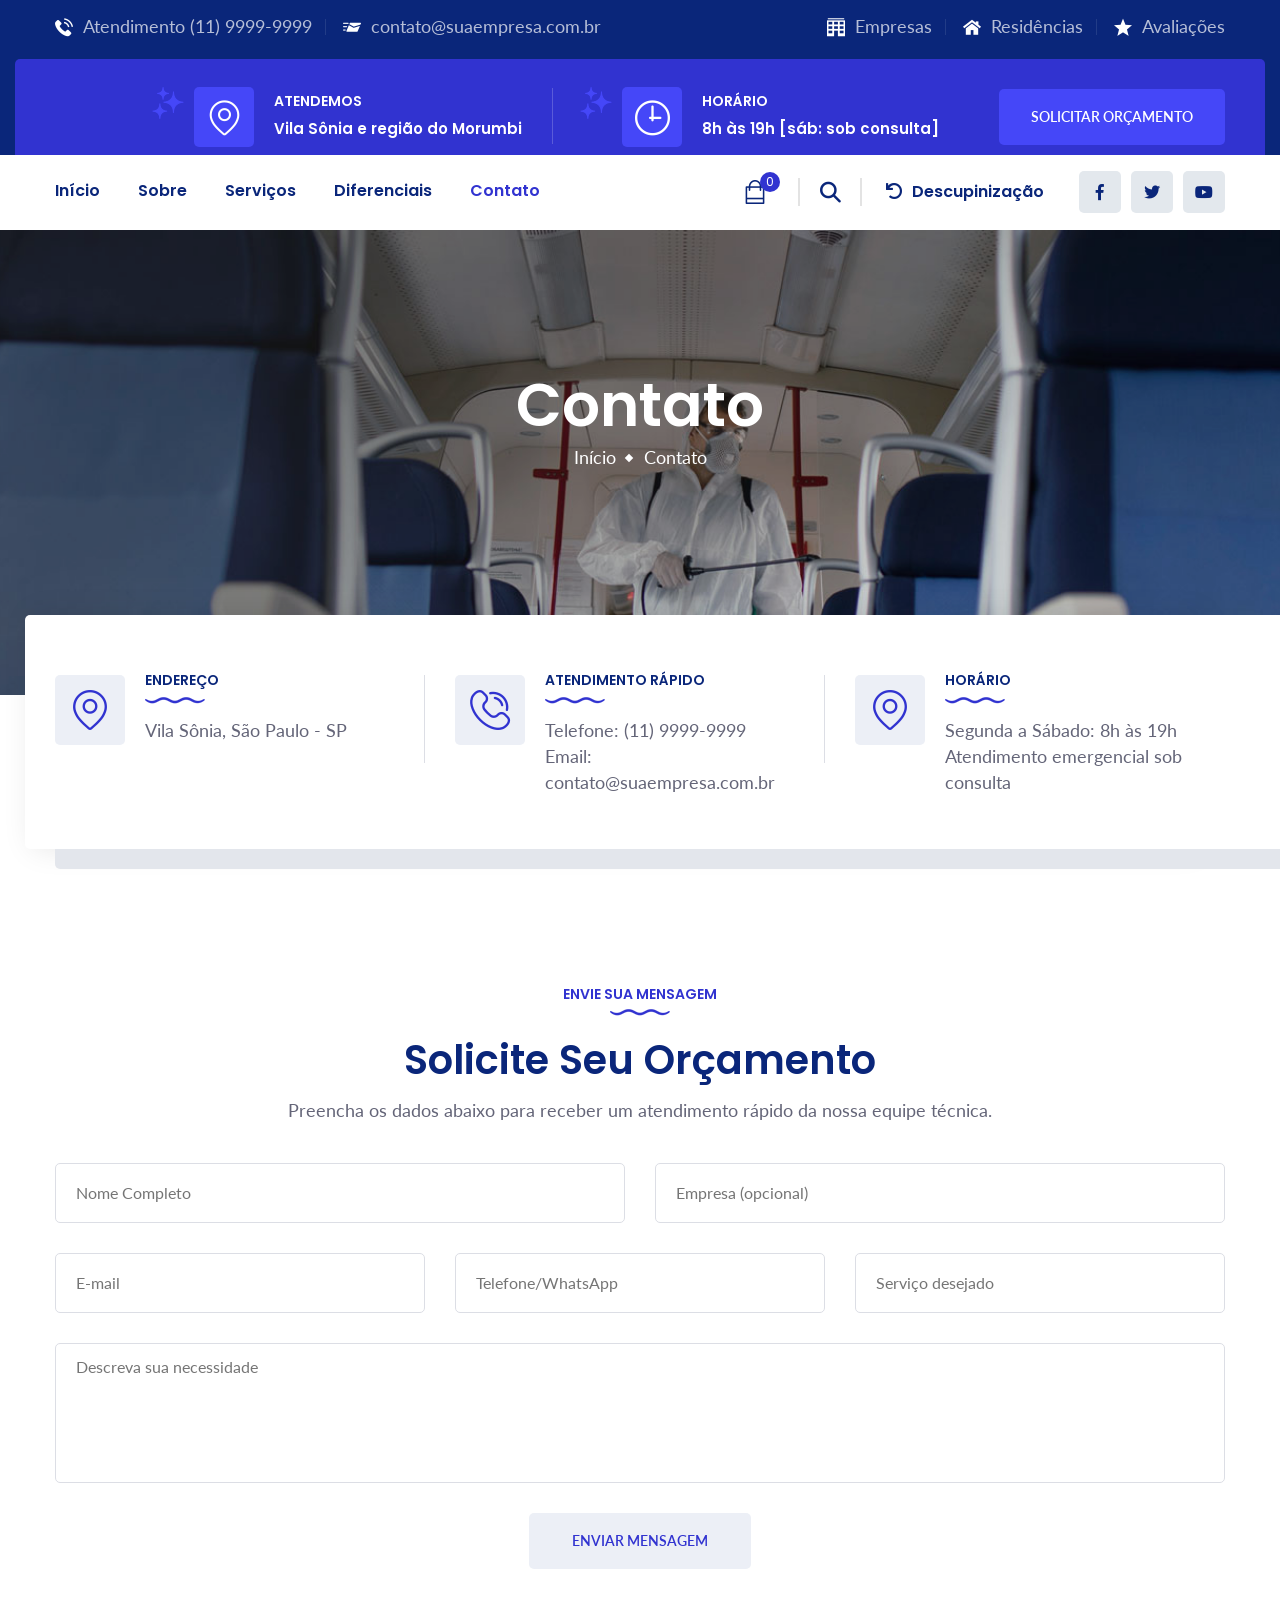
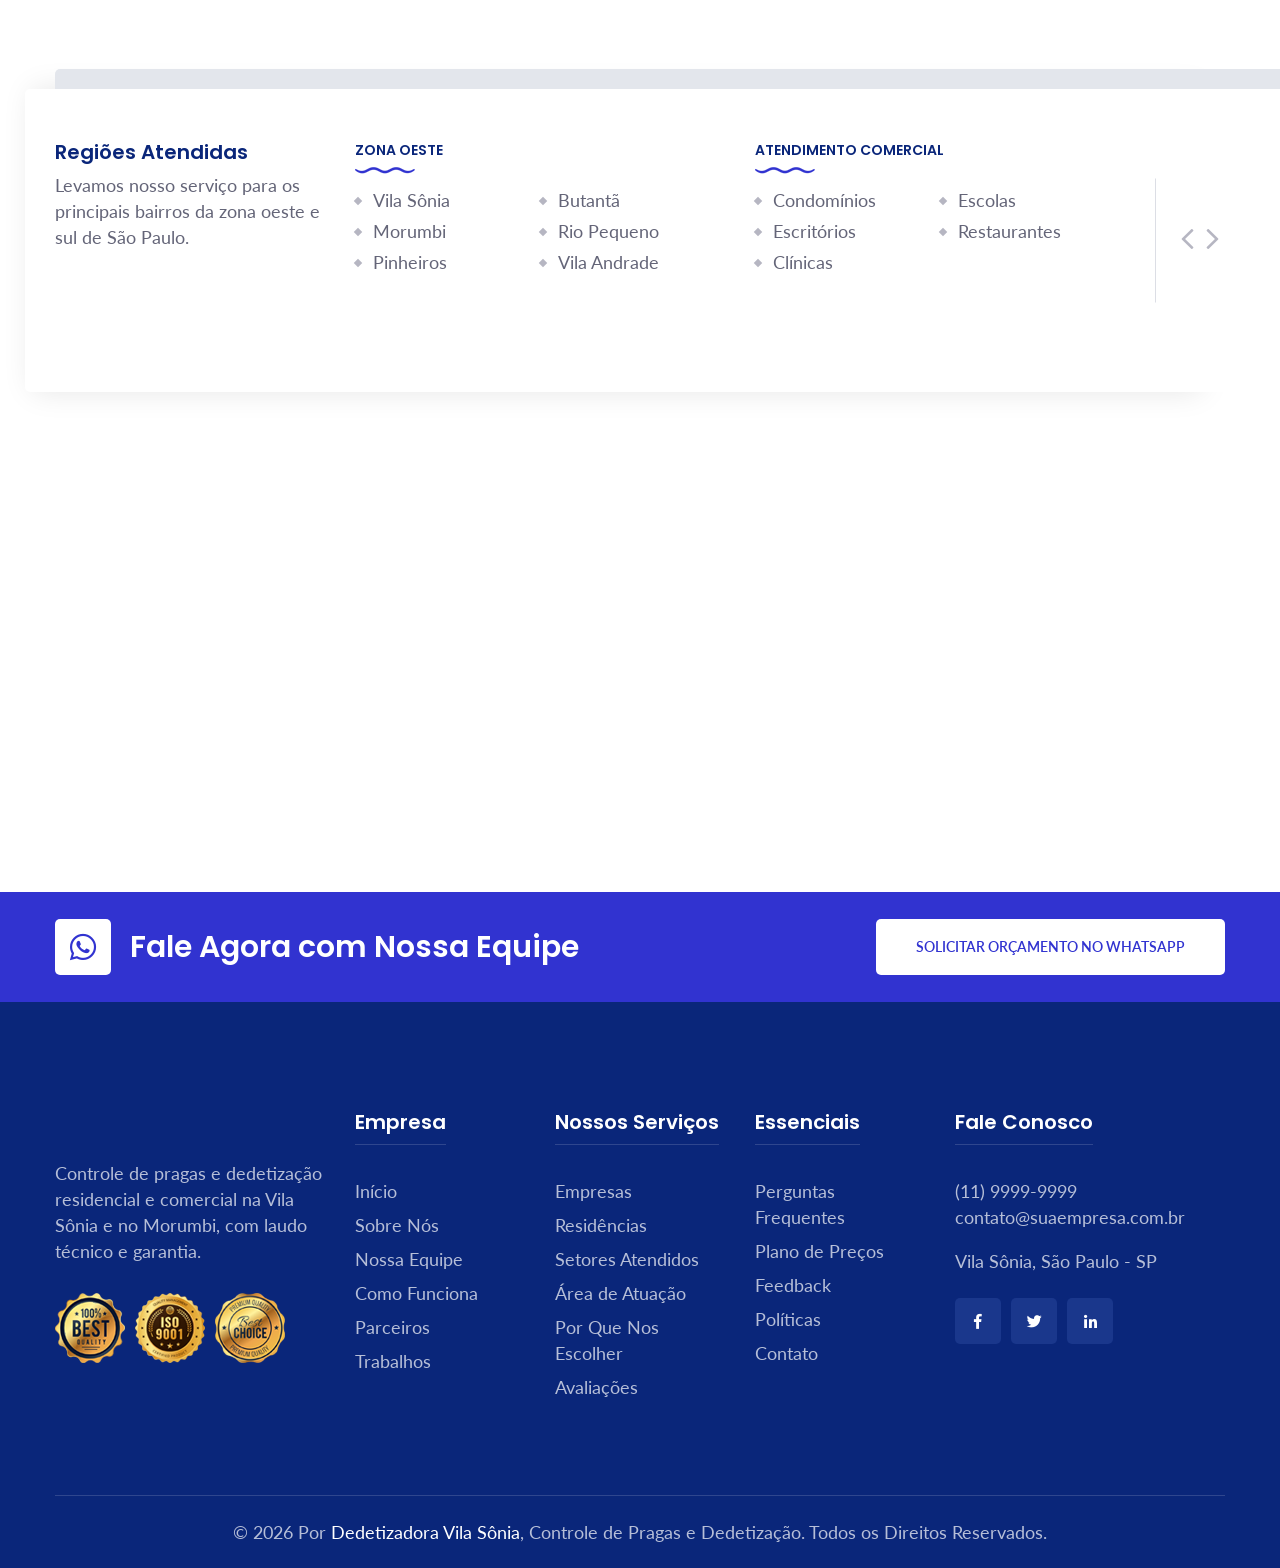
==== contato.html @ 726e2c31 "Ajusta páginas e conteúdo do site" ====
<!DOCTYPE html>
<html lang="pt-BR">
<head>
<meta charset="utf-8">
<meta http-equiv="X-UA-Compatible" content="IE=edge">
<meta name="viewport" content="width=device-width, initial-scale=1.0, maximum-scale=1.0, user-scalable=0">

<title>Contato | Dedetizadora Vila Sônia</title>

<!-- Fav Icon -->
<link rel="icon" href="assets/images/favicon.ico" type="image/x-icon">

<!-- Google Fonts -->
<link href="https://fonts.googleapis.com/css2?family=Poppins:ital,wght@0,300;0,400;0,500;0,600;0,700;0,800;0,900;1,300;1,400;1,500;1,600;1,700;1,800;1,900&display=swap" rel="stylesheet">
<link href="https://fonts.googleapis.com/css2?family=Lato:ital,wght@0,300;0,400;0,700;0,900;1,300;1,400;1,700;1,900&display=swap" rel="stylesheet">

<!-- Stylesheets -->
<link href="assets/css/font-awesome-all.css" rel="stylesheet">
<link href="assets/css/flaticon.css" rel="stylesheet">
<link href="assets/css/owl.css" rel="stylesheet">
<link href="assets/css/bootstrap.css" rel="stylesheet">
<link href="assets/css/jquery.fancybox.min.css" rel="stylesheet">
<link href="assets/css/animate.css" rel="stylesheet">
<link href="assets/css/nice-select.css" rel="stylesheet">
<link href="assets/css/jquery-ui.css" rel="stylesheet">
<link href="assets/css/jquery.bootstrap-touchspin.css" rel="stylesheet">
<link href="assets/css/color.css" rel="stylesheet">
<link href="assets/css/style.css" rel="stylesheet">
<link href="assets/css/responsive.css" rel="stylesheet">

<style>
    .area-section .single-area-box .area-list.contact-list li {
        float: none;
        width: 100%;
    }

    .area-section .single-area-box .area-list.contact-list li a {
        overflow-wrap: anywhere;
        word-break: break-word;
    }
</style>

</head>


<!-- page wrapper -->
<body>

    <div class="boxed_wrapper">

        <!-- main header -->
        <header class="main-header style-five">
            <div class="page-header-mobile-info">
                <div class="page-header-mobile-info-content">
                    <!-- header-top -->
                    <div class="header-top-two">
                        <div class="auto-container">
                            <div class="top-inner clearfix">
                                <ul class="info pull-left clearfix">
                                    <li><i class="flaticon-telephone"></i>Atendimento <a href="tel:+551199999999">(11) 9999-9999</a></li>
                                    <li><i class="flaticon-email"></i><a href="mailto:contato@suaempresa.com.br">contato@suaempresa.com.br</a></li>
                                </ul>
                                <ul class="info pull-right clearfix">
                                    <li><i class="flaticon-property"></i><a href="index.html">Empresas</a></li>
                                    <li><i class="flaticon-home"></i><a href="index.html">Residências</a></li>
                                    <li><i class="flaticon-star"></i><a href="index.html">Avaliações</a></li>
                                </ul>
                            </div>
                        </div>
                    </div>
                    <!-- header-upper -->
                    <div class="header-upper">
                        <div class="auto-container">
                            <div class="upper-inner clearfix">
                                <div class="logo-box pull-left">
                                    <figure class="logo"><a href="index-3.html"><img src="assets/images/logo.png" alt=""></a></figure>
                                </div>
                                <div class="right-column pull-right">
                                    <ul class="info-list clearfix">
                                        <li>
                                            <div class="shape" style="background-image: url(assets/images/icons/star-8.png);"></div>
                                            <i class="flaticon-location"></i>
                                            <h6>Atendemos</h6>
                                            <h5>Vila Sônia e região do Morumbi</h5>
                                        </li>
                                        <li>
                                            <div class="shape" style="background-image: url(assets/images/icons/star-8.png);"></div>
                                            <i class="flaticon-circular-clock"></i>
                                            <h6>Horário</h6>
                                            <h5>8h às 19h [sáb: sob consulta]</h5>
                                        </li>
                                        <li class="btn-box">
                                            <a href="index-3.html" class="theme-btn-four thm-btn">Solicitar Orçamento</a>
                                        </li>
                                    </ul>
                                </div>
                            </div>
                        </div>
                    </div>
                </div>
                <div class="toggle-box clearfix">
                    <div class="page-header-mobile-info-toggle"></div>
                    <div class="btn-box">
                        <a href="index.html" class="theme-btn-four thm-btn">Solicitar Orçamento</a>
                    </div>
                </div>
            </div>
            <!-- header-top -->
            <div class="header-top-two auto-hidden">
                <div class="auto-container">
                    <div class="top-inner clearfix">
                        <ul class="info pull-left clearfix">
                            <li><i class="flaticon-telephone"></i>Atendimento <a href="tel:+551199999999">(11) 9999-9999</a></li>
                            <li><i class="flaticon-email"></i><a href="mailto:contato@suaempresa.com.br">contato@suaempresa.com.br</a></li>
                        </ul>
                        <ul class="info pull-right clearfix">
                            <li><i class="flaticon-property"></i><a href="index.html">Empresas</a></li>
                            <li><i class="flaticon-home"></i><a href="index.html">Residências</a></li>
                            <li><i class="flaticon-star"></i><a href="index.html">Avaliações</a></li>
                        </ul>
                    </div>
                </div>
            </div>
            <!-- header-upper -->
            <div class="header-upper auto-hidden">
                <div class="auto-container">
                    <div class="upper-inner clearfix">
                        <div class="logo-box pull-left">
                            <figure class="logo"><a href="index-3.html"><img src="" alt=""></a></figure>
                        </div>
                        <div class="right-column pull-right">
                            <ul class="info-list clearfix">
                                <li>
                                    <div class="shape" style="background-image: url(assets/images/icons/star-8.png);"></div>
                                    <i class="flaticon-location"></i>
                                    <h6>Atendemos</h6>
                                    <h5>Vila Sônia e região do Morumbi</h5>
                                </li>
                                <li>
                                    <div class="shape" style="background-image: url(assets/images/icons/star-8.png);"></div>
                                    <i class="flaticon-circular-clock"></i>
                                    <h6>Horário</h6>
                                    <h5>8h às 19h [sáb: sob consulta]</h5>
                                </li>
                                <li class="btn-box">
                                    <a href="index-3.html" class="theme-btn-four thm-btn">Solicitar Orçamento</a>
                                </li>
                            </ul>
                        </div>
                    </div>
                </div>
            </div>

            <!-- header-lower -->
            <div class="header-lower">
                <div class="auto-container">
                    <div class="outer-box clearfix">
                        <div class="menu-area pull-left clearfix">
                            <!--Mobile Navigation Toggler-->
                            <div class="mobile-nav-toggler">
                                <i class="icon-bar"></i>
                                <i class="icon-bar"></i>
                                <i class="icon-bar"></i>
                            </div>
                            <nav class="main-menu navbar-expand-md navbar-light">
                                <div class="collapse navbar-collapse show clearfix" id="navbarSupportedContent">
                                    <ul class="navigation clearfix">
                                        <li class="dropdown"><a href="index.html">Início</a></li>
                                        <li class="dropdown"><a href="quem-somos.html">Sobre</a></li>
                                        <li class="dropdown"><a href="servicos.html">Serviços</a></li>
                                        <li class="dropdown"><a href="index.html">Diferenciais</a></li>
                                        <li class="current"><a href="contato.html">Contato</a></li>
                                    </ul>
                                </div>
                            </nav>
                        </div>
                        <div class="menu-right-content clearfix">
                            <div class="cart-box"><a href="shop.html"><i class="flaticon-shopping-bag"></i><span>0</span></a></div>
                            <div class="search-box-outer">
                                <div class="dropdown">
                                    <button class="search-box-btn" type="button" id="dropdownMenu3" data-toggle="dropdown" aria-haspopup="true" aria-expanded="false"><i class="flaticon-loupe"></i></button>
                                    <div class="dropdown-menu search-panel" aria-labelledby="dropdownMenu3">
                                        <div class="form-container">
                                            <form method="post" action="blog.html">
                                                <div class="form-group">
                                                    <input type="search" name="search-field" value="" placeholder="Buscar...." required="">
                                                    <button type="submit" class="search-btn"><span class="fas fa-search"></span></button>
                                                </div>
                                            </form>
                                        </div>
                                    </div>
                                </div>
                            </div>
                            <div class="restore-option"><a href="index.html"><i class="fas fa-undo"></i>Descupinização</a></div>
                            <ul class="social-links clearfix">
                                <li><a href="index.html"><i class="fab fa-facebook-f"></i></a></li>
                                <li><a href="index.html"><i class="fab fa-twitter"></i></a></li>
                                <li><a href="index.html"><i class="fab fa-youtube"></i></a></li>
                            </ul>
                        </div>
                    </div>
                </div>
            </div>

            <!--sticky Header-->
            <div class="sticky-header">
                <div class="auto-container">
                    <div class="outer-box clearfix">
                        <div class="menu-area pull-left">
                            <nav class="main-menu clearfix">
                                <!--Keep This Empty / Menu will come through Javascript-->
                            </nav>
                        </div>
                        <div class="menu-right-content clearfix">
                            <div class="cart-box"><a href="shop.html"><i class="flaticon-shopping-bag"></i><span>0</span></a></div>
                            <div class="search-box-outer">
                                <div class="dropdown">
                                    <button class="search-box-btn" type="button" id="dropdownMenu4" data-toggle="dropdown" aria-haspopup="true" aria-expanded="false"><i class="flaticon-loupe"></i></button>
                                    <div class="dropdown-menu search-panel" aria-labelledby="dropdownMenu4">
                                        <div class="form-container">
                                            <form method="post" action="blog.html">
                                                <div class="form-group">
                                                    <input type="search" name="search-field" value="" placeholder="Buscar...." required="">
                                                    <button type="submit" class="search-btn"><span class="fas fa-search"></span></button>
                                                </div>
                                            </form>
                                        </div>
                                    </div>
                                </div>
                            </div>
                            <div class="restore-option"><a href="index.html"><i class="fas fa-undo"></i>Descupinização</a></div>
                            <ul class="social-links clearfix">
                                <li><a href="index.html"><i class="fab fa-facebook-f"></i></a></li>
                                <li><a href="index.html"><i class="fab fa-twitter"></i></a></li>
                                <li><a href="index.html"><i class="fab fa-youtube"></i></a></li>
                            </ul>
                        </div>
                    </div>
                </div>
            </div>
        </header>
        <!-- main-header end -->

        <div class="mobile-menu">
            <div class="menu-backdrop"></div>
            <div class="close-btn"><i class="fas fa-times"></i></div>
            
            <nav class="menu-box">
                <div class="nav-logo"><a href="index.html"><img src="assets/images/logo-2.png" alt="" title=""></a></div>
                <div class="menu-outer"><!--Here Menu Will Come Automatically Via Javascript / Same Menu as in Header--></div>
                <div class="contact-info">
                    <h4>Fale Conosco</h4>
                    <ul>
                        <li>Vila Sônia, São Paulo - SP</li>
                        <li><a href="tel:+551199999999">(11) 9999-9999</a></li>
                        <li><a href="mailto:contato@suaempresa.com.br">contato@suaempresa.com.br</a></li>
                    </ul>
                </div>
                <div class="social-links">
                    <ul class="clearfix">
                        <li><a href="index.html"><span class="fab fa-twitter"></span></a></li>
                        <li><a href="index.html"><span class="fab fa-facebook-square"></span></a></li>
                        <li><a href="index.html"><span class="fab fa-pinterest-p"></span></a></li>
                        <li><a href="index.html"><span class="fab fa-instagram"></span></a></li>
                        <li><a href="index.html"><span class="fab fa-youtube"></span></a></li>
                    </ul>
                </div>
            </nav>
        </div><!-- End Mobile Menu -->

        <!-- Page Title -->
        <section class="page-title contact-page style-two centred" style="background-image: url(assets/images/background/page-title-2.jpg);">
            <div class="auto-container">
                <div class="content-box">
                    <div class="title">
                        <h1>Contato</h1>
                    </div>
                    <ul class="bread-crumb clearfix">
                        <li><a href="index.html">Início</a></li>
                        <li>Contato</li>
                    </ul>
                </div>
            </div>
        </section>
        <!-- End Page Title -->


        <!-- contact-info-section -->
        <section class="contact-info-section">
            <div class="auto-container">
                <div class="inner-container">
                    <div class="row clearfix">
                        <div class="col-lg-4 col-md-6 col-sm-12 info-column">
                            <div class="single-info-box">
                                <div class="inner-box">
                                    <div class="icon-box"><i class="flaticon-location"></i></div>
                                    <h6>Endereço</h6>
                                    <p>Vila Sônia, São Paulo - SP</p>
                                </div>
                            </div>
                        </div>
                        <div class="col-lg-4 col-md-6 col-sm-12 info-column">
                            <div class="single-info-box">
                                <div class="inner-box">
                                    <div class="icon-box"><i class="flaticon-phone-call"></i></div>
                                    <h6>Atendimento Rápido</h6>
                                    <p>Telefone: <a href="tel:+551199999999">(11) 9999-9999</a><br />Email: <a href="mailto:contato@suaempresa.com.br">contato@suaempresa.com.br</a></p>
                                </div>
                            </div>
                        </div>
                        <div class="col-lg-4 col-md-6 col-sm-12 info-column">
                            <div class="single-info-box">
                                <div class="inner-box">
                                    <div class="icon-box"><i class="flaticon-location"></i></div>
                                    <h6>Horário</h6>
                                    <p>Segunda a Sábado: 8h às 19h<br />Atendimento emergencial sob consulta</p>
                                </div>
                            </div>
                        </div>
                    </div>
                </div>
            </div>
        </section>
        <!-- contact-info-section -->


        <!-- contact-section -->
        <section class="contact-section sec-pad">
            <div class="auto-container">
                <div class="sec-title text-center">
                    <h6>Envie Sua Mensagem</h6>
                    <h2>Solicite Seu Orçamento</h2>
                    <p>Preencha os dados abaixo para receber um atendimento rápido da nossa equipe técnica.</p>
                </div>
                <div class="form-inner">
                    <form method="post" action="index.html" id="contact-form" class="default-form"> 
                        <div class="row clearfix">
                            <div class="col-lg-6 col-md-6 col-sm-12 form-group">
                                <input type="text" name="username" placeholder="Nome Completo" required="">
                            </div>
                            <div class="col-lg-6 col-md-6 col-sm-12 form-group">
                                <input type="text" name="company" placeholder="Empresa (opcional)">
                            </div>
                            <div class="col-lg-4 col-md-6 col-sm-12 form-group">
                                <input type="email" name="email" placeholder="E-mail" required="">
                            </div>
                            <div class="col-lg-4 col-md-6 col-sm-12 form-group">
                                <input type="text" name="phone" required="" placeholder="Telefone/WhatsApp">
                            </div>
                            <div class="col-lg-4 col-md-12 col-sm-12 form-group">
                                <input type="text" name="subject" required="" placeholder="Serviço desejado">
                            </div>
                            <div class="col-lg-12 col-md-12 col-sm-12 form-group">
                                <textarea name="message" placeholder="Descreva sua necessidade"></textarea>
                            </div>
                            <div class="col-lg-12 col-md-12 col-sm-12 form-group message-btn centred">
                                <button class="theme-btn-three thm-btn" type="submit" name="submit-form">Enviar Mensagem</button>
                            </div>
                        </div>
                    </form>
                </div>
            </div>
        </section>
        <!-- contact-section end -->


        <!-- area-section -->
        <section class="area-section">
            <div class="auto-container">
                <div class="inner-container">
                    <div class="single-item-carousel owl-carousel owl-theme owl-dots-none">
                        <div class="row clearfix">
                            <div class="col-lg-3 col-md-6 col-sm-12 text-column">
                                <div class="text">
                                    <h4>Regiões Atendidas</h4>
                                    <p>Levamos nosso serviço para os principais bairros da zona oeste e sul de São Paulo.</p>
                                </div>
                            </div>
                            <div class="col-lg-4 col-md-6 col-sm-12 area-column">
                                <div class="single-area-box">
                                    <h6>Zona Oeste</h6>
                                    <ul class="area-list clearfix">
                                        <li>Vila Sônia</li>
                                        <li>Butantã</li>
                                        <li>Morumbi</li>
                                        <li>Rio Pequeno</li>
                                        <li>Pinheiros</li>
                                        <li>Vila Andrade</li>
                                    </ul>
                                </div>
                            </div>
                            <div class="col-lg-4 col-md-12 col-sm-12 area-column">
                                <div class="single-area-box">
                                    <h6>Atendimento Comercial</h6>
                                    <ul class="area-list clearfix">
                                        <li>Condomínios</li>
                                        <li>Escolas</li>
                                        <li>Escritórios</li>
                                        <li>Restaurantes</li>
                                        <li>Clínicas</li>
                                    </ul>
                                </div>
                            </div>
                        </div>
                        <div class="row clearfix">
                            <div class="col-lg-3 col-md-6 col-sm-12 text-column">
                                <div class="text">
                                    <h4>Regiões Atendidas</h4>
                                    <p>Atendimento rápido para imóveis residenciais e comerciais.</p>
                                </div>
                            </div>
                            <div class="col-lg-4 col-md-6 col-sm-12 area-column">
                                <div class="single-area-box">
                                    <h6>Zona Sul</h6>
                                    <ul class="area-list clearfix">
                                        <li>Santo Amaro</li>
                                        <li>Campo Limpo</li>
                                        <li>Vila Progredior</li>
                                        <li>Brooklin</li>
                                        <li>Itaim Bibi</li>
                                        <li>Jardim Guedala</li>
                                    </ul>
                                </div>
                            </div>
                            <div class="col-lg-4 col-md-12 col-sm-12 area-column">
                                <div class="single-area-box">
                                    <h6>Soluções Mais Buscadas</h6>
                                    <ul class="area-list clearfix">
                                        <li>Dedetização</li>
                                        <li>Desratização</li>
                                        <li>Descupinização</li>
                                        <li>Controle preventivo</li>
                                        <li>Laudo técnico</li>
                                    </ul>
                                </div>
                            </div>
                        </div>
                        <div class="row clearfix">
                            <div class="col-lg-3 col-md-6 col-sm-12 text-column">
                                <div class="text">
                                    <h4>Fale Conosco</h4>
                                    <p>Solicite uma visita técnica e receba orientação personalizada.</p>
                                </div>
                            </div>
                            <div class="col-lg-4 col-md-6 col-sm-12 area-column">
                                <div class="single-area-box">
                                    <h6>Contato Direto</h6>
                                    <ul class="area-list clearfix contact-list">
                                        <li><a href="tel:+551199999999">(11) 9999-9999</a></li>
                                        <li><a href="mailto:contato@suaempresa.com.br">contato@suaempresa.com.br</a></li>
                                        <li>Segunda a Sábado</li>
                                        <li>8h às 19h</li>
                                        <li>Vila Sônia - SP</li>
                                    </ul>
                                </div>
                            </div>
                            <div class="col-lg-4 col-md-12 col-sm-12 area-column">
                                <div class="single-area-box">
                                    <h6>Canal Rápido</h6>
                                    <ul class="area-list clearfix contact-list">
                                        <li><a href="https://wa.me/551199999999?text=Ol%C3%A1!%20Quero%20um%20or%C3%A7amento%20de%20controle%20de%20pragas." target="_blank" rel="noopener noreferrer">Falar no WhatsApp</a></li>
                                        <li>Resposta rápida</li>
                                        <li>Orçamento sem compromisso</li>
                                        <li>Atendimento técnico</li>
                                        <li>Suporte pós-serviço</li>
                                    </ul>
                                </div>
                            </div>
                        </div>
                    </div>
                </div>
            </div>
        </section>
        <!-- area-section end -->


        <!-- google-map-section -->
        <section class="google-map-section">
            <div class="map-inner">
                <div 
                    class="google-map" 
                    id="contact-google-map" 
                    data-map-lat="40.712776" 
                    data-map-lng="-74.005974" 
                    data-icon-path="assets/images/icons/map-marker.png"  
                    data-map-title="Brooklyn, New York, United Kingdom" 
                    data-map-zoom="12" 
                    data-markers='{
                        "marker-1": [40.712776, -74.005974, "<h4>Branch Office</h4><p>77/99 New York</p>","assets/images/icons/map-marker.png"]
                    }'>

                </div>
            </div>
        </section>
        <!-- google-map-section end -->


        <!-- subscribe-section -->
        <section class="subscribe-section bg-color-1">
            <div class="auto-container">
                <div class="row clearfix">
                    <div class="col-lg-6 col-md-6 col-sm-12 text-column">
                        <div class="text">
                            <h3><i class="fab fa-whatsapp"></i>Fale Agora com Nossa Equipe</h3>
                        </div>
                    </div>
                    <div class="col-lg-6 col-md-6 col-sm-12 form-column">
                        <div class="subscribe-form">
                            <div class="form-group">
                                <button type="button" class="theme-btn-two" onclick="window.open('https://wa.me/551199999999?text=Ol%C3%A1!%20Quero%20um%20or%C3%A7amento%20de%20dedetiza%C3%A7%C3%A3o.','_blank','noopener')">Solicitar Orçamento no WhatsApp</button>
                            </div>
                        </div>
                    </div>
                </div>
            </div>
        </section>
        <!-- subscribe-section end -->


        <!-- main-footer -->
        <footer class="main-footer bg-color-2">
            <div class="auto-container">
                <div class="footer-top">
                    <div class="row clearfix">
                        <div class="col-lg-3 col-md-6 col-sm-12 footer-column">
                            <div class="footer-widget logo-widget">
                                <figure class="footer-logo"><a href="index.html"><img src="" alt=""></a></figure>
                                <div class="text">
                                    <p>Controle de pragas e dedetização residencial e comercial na Vila Sônia e no Morumbi, com laudo técnico e garantia.</p>
                                </div>
                                <ul class="award-list clearfix">
                                    <li><img src="assets/images/resource/award-1.png" alt="Certificado ANVISA"></li>
                                    <li><img src="assets/images/resource/award-2.png" alt="Certificado Vigilância Sanitária"></li>
                                    <li><img src="assets/images/resource/award-3.png" alt="Selo de garantia"></li>
                                </ul>
                            </div>
                        </div>
                        <div class="col-lg-2 col-md-6 col-sm-12 footer-column">
                            <div class="footer-widget links-widget">
                                <div class="widget-title">
                                    <h4>Empresa</h4>
                                </div>
                                <div class="widget-content">
                                    <ul class="links-list clearfix">
                                        <li><a href="index.html">Início</a></li>
                                        <li><a href="index.html">Sobre Nós</a></li>
                                        <li><a href="index.html">Nossa Equipe</a></li>
                                        <li><a href="index.html">Como Funciona</a></li>
                                        <li><a href="index.html">Parceiros</a></li>
                                        <li><a href="index.html">Trabalhos</a></li>
                                    </ul>
                                </div>
                            </div>
                        </div>
                        <div class="col-lg-2 col-md-6 col-sm-12 footer-column">
                            <div class="footer-widget links-widget">
                                <div class="widget-title">
                                    <h4>Nossos Serviços</h4>
                                </div>
                                <div class="widget-content">
                                    <ul class="links-list clearfix">
                                        <li><a href="index.html">Empresas</a></li>
                                        <li><a href="index.html">Residências</a></li>
                                        <li><a href="index.html">Setores Atendidos</a></li>
                                        <li><a href="index.html">Área de Atuação</a></li>
                                        <li><a href="index.html">Por Que Nos Escolher</a></li>
                                        <li><a href="index.html">Avaliações</a></li>
                                    </ul>
                                </div>
                            </div>
                        </div>
                        <div class="col-lg-2 col-md-6 col-sm-12 footer-column">
                            <div class="footer-widget links-widget">
                                <div class="widget-title">
                                    <h4>Essenciais</h4>
                                </div>
                                <div class="widget-content">
                                    <ul class="links-list clearfix">
                                        <li><a href="index.html">Perguntas Frequentes</a></li>
                                        <li><a href="index.html">Plano de Preços</a></li>
                                        <li><a href="index.html">Feedback</a></li>
                                        <li><a href="index.html">Políticas</a></li>
                                        <li><a href="index.html">Contato</a></li>
                                    </ul>
                                </div>
                            </div>
                        </div>
                        <div class="col-lg-3 col-md-6 col-sm-12 footer-column">
                            <div class="footer-widget contact-widget">
                                <div class="widget-title">
                                    <h4>Fale Conosco</h4>
                                </div>
                                <ul class="info clearfix"> 
                                    <li>
                                        <a href="tel:+551199999999">(11) 9999-9999</a>
                                        <a href="mailto:contato@suaempresa.com.br">contato@suaempresa.com.br</a>
                                    </li>
                                    <li>Vila Sônia, São Paulo - SP</li>
                                </ul>
                                <ul class="footer-social clearfix">
                                    <li><a href="index.html"><i class="fab fa-facebook-f"></i></a></li>
                                    <li><a href="index.html"><i class="fab fa-twitter"></i></a></li>
                                    <li><a href="index.html"><i class="fab fa-linkedin-in"></i></a></li>
                                </ul>
                            </div>
                        </div>
                    </div>
                </div>
                <div class="footer-bottom centred">
                    <p>&copy; 2026 Por <a href="index.html">Dedetizadora Vila Sônia</a>, Controle de Pragas e Dedetização. Todos os Direitos Reservados. </p>
                </div>
            </div>
        </footer>
        <!-- main-footer end -->


        <!--Scroll to top-->
        <button class="scroll-top scroll-to-target" data-target="html">
            <span class="flaticon-up-arrow"></span>
        </button>
    </div>


    <!-- jequery plugins -->
    <script src="assets/js/jquery.js"></script>
    <script src="assets/js/popper.min.js"></script>
    <script src="assets/js/bootstrap.min.js"></script>
    <script src="assets/js/owl.js"></script>
    <script src="assets/js/wow.js"></script>
    <script src="assets/js/validation.js"></script>
    <script src="assets/js/jquery.fancybox.js"></script>
    <script src="assets/js/appear.js"></script>
    <script src="assets/js/jquery.countTo.js"></script>
    <script src="assets/js/scrollbar.js"></script>
    <script src="assets/js/jquery.nice-select.min.js"></script>

    <!-- map script -->
    <script src="https://maps.googleapis.com/maps/api/js?key=AIzaSyA-CE0deH3Jhj6GN4YvdCFZS7DpbXexzGU"></script>
    <script src="assets/js/gmaps.js"></script>
    <script src="assets/js/map-helper.js"></script>

    <!-- main-js -->
    <script src="assets/js/script.js"></script>

</body><!-- End of .page_wrapper -->
</html>
---- assets/css/flaticon.css ----
/*
  	Flaticon icon font: Flaticon
  	Creation date: 24/12/2020 15:12
  	*/

@font-face {
  font-family: "Flaticon";
  src: url("../fonts/Flaticon.eot");
  src: url("../fonts/Flaticon.eot?#iefix") format("embedded-opentype"),
       url("../fonts/Flaticon.woff2") format("woff2"),
       url("../fonts/Flaticon.woff") format("woff"),
       url("../fonts/Flaticon.ttf") format("truetype"),
       url("../fonts/Flaticon.svg#Flaticon") format("svg");
  font-weight: normal;
  font-style: normal;
}

@media screen and (-webkit-min-device-pixel-ratio:0) {
  @font-face {
    font-family: "Flaticon";
    src: url("../fonts/Flaticon.svg#Flaticon") format("svg");
  }
}

[class^="flaticon-"]:before, [class*=" flaticon-"]:before,
[class^="flaticon-"]:after, [class*=" flaticon-"]:after {   
  font-family: Flaticon;
  font-style: normal;
}

.flaticon-property:before { content: "\f100"; }
.flaticon-home:before { content: "\f101"; }
.flaticon-loupe:before { content: "\f102"; }
.flaticon-telephone:before { content: "\f103"; }
.flaticon-shopping-bag:before { content: "\f104"; }
.flaticon-right-arrow:before { content: "\f105"; }
.flaticon-next:before { content: "\f106"; }
.flaticon-location:before { content: "\f107"; }
.flaticon-circular-clock:before { content: "\f108"; }
.flaticon-appointment:before { content: "\f109"; }
.flaticon-cleaning:before { content: "\f10a"; }
.flaticon-smartphone:before { content: "\f10b"; }
.flaticon-check-mark:before { content: "\f10c"; }
.flaticon-chat:before { content: "\f10d"; }
.flaticon-calculator:before { content: "\f10e"; }
.flaticon-brush:before { content: "\f10f"; }
.flaticon-virus:before { content: "\f110"; }
.flaticon-play-button:before { content: "\f111"; }
.flaticon-share:before { content: "\f112"; }
.flaticon-quote:before { content: "\f113"; }
.flaticon-up-arrow:before { content: "\f114"; }
.flaticon-email:before { content: "\f115"; }
.flaticon-star:before { content: "\f116"; }
.flaticon-life-insurance:before { content: "\f117"; }
.flaticon-man:before { content: "\f118"; }
.flaticon-save-the-world:before { content: "\f119"; }
.flaticon-rating:before { content: "\f11a"; }
.flaticon-hospital:before { content: "\f11b"; }
.flaticon-gym:before { content: "\f11c"; }
.flaticon-office-building:before { content: "\f11d"; }
.flaticon-school:before { content: "\f11e"; }
.flaticon-clean-1:before { content: "\f11f"; }
.flaticon-money:before { content: "\f120"; }
.flaticon-phone-call:before { content: "\f121"; }
.flaticon-goverment:before { content: "\f122"; }
.flaticon-blog:before { content: "\f123"; }
.flaticon-faq:before { content: "\f124"; }
.flaticon-location-1:before { content: "\f125"; }
.flaticon-maze:before { content: "\f126"; }
.flaticon-knowledge:before { content: "\f127"; }
.flaticon-email-1:before { content: "\f128"; }
.flaticon-play-button-arrowhead:before { content: "\f129"; }
.flaticon-virus-1:before { content: "\f12a"; }
.flaticon-check-list:before { content: "\f12b"; }
.flaticon-reliability:before { content: "\f12c"; }
.flaticon-check-list-1:before { content: "\f12d"; }
.flaticon-workplace:before { content: "\f12e"; }
.flaticon-right-arrow-1:before { content: "\f12f"; }
.flaticon-right-quotes-symbol:before { content: "\f130"; }
.flaticon-heart-shape-outline:before { content: "\f131"; }
.flaticon-compare:before { content: "\f132"; }
---- assets/css/nice-select.css ----
.nice-select {
  -webkit-tap-highlight-color: transparent;
  background-color: #fff;
  border-radius: 5px;
  border: solid 1px #e8e8e8;
  box-sizing: border-box;
  clear: both;
  cursor: pointer;
  display: block;
  float: left;
  font-family: inherit;
  font-size: 14px;
  font-weight: normal;
  height: 42px;
  line-height: 40px;
  outline: none;
  padding-left: 18px;
  padding-right: 30px;
  position: relative;
  text-align: left !important;
  -webkit-transition: all 0.2s ease-in-out;
  transition: all 0.2s ease-in-out;
  -webkit-user-select: none;
     -moz-user-select: none;
      -ms-user-select: none;
          user-select: none;
  white-space: nowrap;
  width: auto; }
  .nice-select:hover {
    border-color: #dbdbdb; }
  .nice-select:active, .nice-select.open, .nice-select:focus {
    border-color: #999; }
  .nice-select:after {
    border-bottom: 2px solid #999;
    border-right: 2px solid #999;
    content: '';
    display: block;
    height: 5px;
    margin-top: -4px;
    pointer-events: none;
    position: absolute;
    right: 12px;
    top: 50%;
    -webkit-transform-origin: 66% 66%;
        -ms-transform-origin: 66% 66%;
            transform-origin: 66% 66%;
    -webkit-transform: rotate(45deg);
        -ms-transform: rotate(45deg);
            transform: rotate(45deg);
    -webkit-transition: all 0.15s ease-in-out;
    transition: all 0.15s ease-in-out;
    width: 5px; }
  .nice-select.open:after {
    -webkit-transform: rotate(-135deg);
        -ms-transform: rotate(-135deg);
            transform: rotate(-135deg); }
  .nice-select.open .list {
    opacity: 1;
    pointer-events: auto;
    -webkit-transform: scale(1) translateY(0);
        -ms-transform: scale(1) translateY(0);
            transform: scale(1) translateY(0); }
  .nice-select.disabled {
    border-color: #ededed;
    color: #999;
    pointer-events: none; }
    .nice-select.disabled:after {
      border-color: #cccccc; }
  .nice-select.wide {
    width: 100%; }
    .nice-select.wide .list {
      left: 0 !important;
      right: 0 !important; }
  .nice-select.right {
    float: right; }
    .nice-select.right .list {
      left: auto;
      right: 0; }
  .nice-select.small {
    font-size: 12px;
    height: 36px;
    line-height: 34px; }
    .nice-select.small:after {
      height: 4px;
      width: 4px; }
    .nice-select.small .option {
      line-height: 34px;
      min-height: 34px; }
  .nice-select .list {
    background-color: #fff;
    border-radius: 5px;
    box-shadow: 0 0 0 1px rgba(68, 68, 68, 0.11);
    box-sizing: border-box;
    margin-top: 4px;
    opacity: 0;
    overflow: hidden;
    padding: 0;
    pointer-events: none;
    position: absolute;
    top: 100%;
    left: 0;
    -webkit-transform-origin: 50% 0;
        -ms-transform-origin: 50% 0;
            transform-origin: 50% 0;
    -webkit-transform: scale(0.75) translateY(-21px);
        -ms-transform: scale(0.75) translateY(-21px);
            transform: scale(0.75) translateY(-21px);
    -webkit-transition: all 0.2s cubic-bezier(0.5, 0, 0, 1.25), opacity 0.15s ease-out;
    transition: all 0.2s cubic-bezier(0.5, 0, 0, 1.25), opacity 0.15s ease-out;
    z-index: 9; }
    .nice-select .list:hover .option:not(:hover) {
      background-color: transparent !important; }
  .nice-select .option {
    cursor: pointer;
    font-weight: 400;
    line-height: 40px;
    list-style: none;
    min-height: 40px;
    outline: none;
    padding-left: 18px;
    padding-right: 29px;
    text-align: left;
    -webkit-transition: all 0.2s;
    transition: all 0.2s; }
    .nice-select .option:hover, .nice-select .option.focus, .nice-select .option.selected.focus {
      background-color: #f6f6f6; }
    .nice-select .option.selected {
      font-weight: bold; }
    .nice-select .option.disabled {
      background-color: transparent;
      color: #999;
      cursor: default; }

.no-csspointerevents .nice-select .list {
  display: none; }

.no-csspointerevents .nice-select.open .list {
  display: block; }
---- assets/css/color.css ----
/* template-color */

.scroll-top{
  background-color: #3133d0;
}

.preloader-close{
	color: #3133d0;
}

.green-color .preloader-close{
	color: #17ab4b;
}

.red-color .preloader-close{
	color: #f4544e;
}

.handle-preloader{
	background: #3133d0;
}

.green-color .handle-preloader{
	background: #17ab4b;
}

.red-color .handle-preloader{
	background: #f4544e;
}

.header-top .top-inner .info li a:hover{
   color: #3133d0;
}

.header-top .top-inner .info li i{
	color: #3133d0;
}

.header-top .top-inner .search-box .form-group input:focus + button,
.header-top .top-inner .search-box .form-group button:hover{
  color: #3133d0;
}

.header-top .top-inner .social-links li a:hover{
  color: #3133d0;
}

.header-top .top-inner .support-box p a:hover{
  color: #3133d0;
}

.header-top .top-inner .support-box p i{
	color: #3133d0;
}

.main-menu .navigation > li.current > a,
.main-menu .navigation > li:hover > a{
  color: #3133d0;
}

.main-menu .navigation > li > ul,
.main-menu .navigation > li > .megamenu{
	border-top: 3px solid #3133d0;
}

.main-menu .navigation > li > ul > li > a:hover,
.main-menu .navigation > li > .megamenu li > a:hover{
	color: #3133d0;
}

.main-menu .navigation > li > ul > li > a:hover:before{
	color: #3133d0;
}

.main-menu .navigation > li > ul > li > ul > li > a:hover{
  color: #3133d0;
}

.main-header .menu-right-content .cart-box a span{
	background: #3133d0;
}

.thm-btn-one{
	border: 2px solid #3133d0;
}

.thm-btn-one i{
	background: #3133d0;
}

.thm-btn-one:before{
	background: #3133d0;
}

.thm-btn-one:hover{
	background: #3133d0;
}

.main-header .menu-right-content .cart-box a:hover{
  color: #3133d0;
}

.thm-btn:before{
	background: #3133d0;
}

.banner-section .owl-nav .owl-next:hover,
.banner-section .owl-nav .owl-prev:hover{
  color: #3133d0;
}

.banner-section .other-content{
	background: rgba(79,104,197,0.95);
}

.banner-section .other-content .mail-box i{
	background: #3133d0;
}

.banner-section .other-content .mail-box p a:hover{
  color: #3133d0;
}

.highlights-section .big-block .inner-box .location-box .zip-form .form-group input:focus + button{
  background: #3133d0;
}

.highlights-section .big-block .inner-box .location-box .zip-form .form-group input:focus{
  border-color: #3133d0 !important;
}

.highlights-section .small-block .inner-box .icon-box{
	color: #3133d0;
}

.highlights-section .small-block .inner-box:hover .icon-box{
	background: #3133d0;
}

.highlights-section .small-block .inner-box:before{
	border: 2px solid #3133d0;
}

.sec-title h6{
	color: #3133d0;
}

.content_block_1 .content-box .inner-box .right-column li i{
	background: #3133d0;
}

.service-section .image-layer:before{
	background: #3133d0;
}

.service-section .tab-btn-one .tab-btns li.active-btn:before{
  border-color: #3133d0;
}

.service-section .tab-btn-one .tab-btns li.active-btn:after{
  background: #3133d0;
}

.service-section .product-tab-btns li.active-btn{
	background: #3133d0;
}

.service-carousel .owl-nav .owl-prev:hover,
.service-carousel .owl-nav .owl-next:hover{
  color: #3133d0;
}

.content_block_2 .content-box .list-item li:before{
	color: #3133d0;
}

.other-text p a{
	color: #3133d0;
	border-bottom: 1px solid #3133d0;
}

.image_block_2 .image-box .image:after{
	border: 2px solid #3133d0;
}

.image_block_2 .image-box .image-content{
	background: #3133d0;
}

.progress-box .bar-inner{
	background: #3133d0;
}

.progress-box .bar-inner:before{
	background: #3133d0;
}

.progress-box .count-text{
	color: #3133d0;
}

.content_block_4 .content-box .inner-box a{
	color: #3133d0;
}

.content_block_4 .content-box .inner-box .step-list li:hover .icon-box{
  color: #3133d0;
}

.content_block_4 .content-box .inner-box .step-list li:before{
  border: 4px dotted #3133d0;
}

.project-block-one .inner-box .text a{
	background: #3133d0;
}

.nav-style-one .owl-nav .owl-prev:hover,
.nav-style-one .owl-nav .owl-next:hover{
  background: #3133d0 !important;
}

.project-section .other-text p a{
  color: #3133d0;
  border-bottom: 1px solid #3133d0;
}

.content_block_6 .content-box .estimate-form .form-group input:focus{
  border-color: #3133d0 !important;
}

.content_block_6 .content-box .estimate-form button{
	background: #3133d0;
}

.content_block_7 .content-box .other-text .share-option .list li a:hover{
  color: #3133d0;
}

.news-block-one .inner-box .image-box .post-date h6{
	background: #3133d0;
}

.news-block-one .inner-box .lower-content .category a:hover{
  color: #3133d0;
  border-color: #3133d0;
}

.news-block-one .inner-box .lower-content h4 a:hover{
  color: #3133d0;
}

.news-block-one .inner-box .lower-content .link a{
	color: #3133d0;
}

.news-block-one .inner-box .lower-content .link a:before{
	background: #3133d0;
}

.testimonial-section .client-thumb-outer .thumb-item .thumb-box:before{
	border: 2px solid #3133d0;
}

.testimonial-block-one .inner-box h4{
	color: #3133d0;
}

.testimonial-block-one .inner-box .author-box .designation{
	color: #3133d0;
}

.testimonial-block-one .inner-box .quote-box .quote{
	background: #3133d0;
}

.bg-color-1{
	background: #3133d0;
}

.subscribe-section .text h3 i{
	color: #3133d0;
}

.subscribe-section .subscribe-form .form-group button{
	color: #3133d0;
}

.scroll-top{
	background: #3133d0;
}

.main-header.style-two .header-top .top-inner .info li i{
  color: #17ab4b;
}

.main-header.style-two .header-top .top-inner .info li a:hover{
  color: #17ab4b;
}

.main-header.style-two .social-links .social-list li a:hover{
  color: #17ab4b;
}

.main-header.style-two .social-links .social-list li a span{
	color: #17ab4b;
}

.thm-btn.green-color:before{
  background: #17ab4b !important;
}

.main-header.style-two .main-menu .navigation > li.current > a, 
.main-header.style-two .main-menu .navigation > li:hover > a{
  color: #17ab4b;
}

.main-header.style-two .main-menu .navigation > li > ul, 
.main-header.style-two .main-menu .navigation > li > .megamenu{
  border-color: #17ab4b;
}

.main-header.style-two .main-menu .navigation > li > ul > li > a:hover, 
.main-header.style-two .main-menu .navigation > li > .megamenu li > a:hover{
  color: #17ab4b;
}

.main-header.style-two .main-menu .navigation > li > ul > li > a:hover:before{
  color: #17ab4b;
}

.main-header.style-two .main-menu .navigation > li > ul > li > ul > li > a:hover{
  color: #17ab4b;
}

.main-header .search-box-btn:hover{
  color: #17ab4b;
}

.main-header.style-two .menu-right-content .cart-box a:hover{
	color: #17ab4b;
}

.main-header.style-two .menu-right-content .cart-box a span{
  background: #17ab4b;
}

.banner-section.style-two .banner-content .support-box .btn-box a{
	border: 2px solid #17ab4b;
	color: #17ab4b;
}

.banner-section.style-two .banner-content .support-box .btn-box a:hover{
	background: #17ab4b;
}

.banner-section.style-two .banner-content .support-box .mail-box i{
	background: #17ab4b;
}

.banner-section.style-two .banner-content .support-box .mail-box a:hover{
  color: #17ab4b;
}

.banner-section.style-two .owl-nav .owl-next:hover, 
.banner-section.style-two .owl-nav .owl-prev:hover{
  background: #17ab4b;
}

.feature-block-one .inner-box .icon-box{
	color: #17ab4b;
}

.feature-block-one .inner-box:hover .icon-box{
  background: #17ab4b;
}

.green-color .feature-block-one .inner-box:before{
	border: 2px solid #17ab4b;
}

.green-color .sec-title h6{
  color: #17ab4b;
}

.green-color .content_block_8 .content-box .list li:before{
  color: #17ab4b;
}

.green-color .content_block_8 .content-box h4 span{
  color: #17ab4b;
}

.green-color .service-block-one .inner-box .lower-content .icon-box{
	color: #17ab4b;
}

.green-color .service-block-one .inner-box:hover .lower-content .icon-box{
	background: #17ab4b;
}

.green-color .service-block-one .inner-box .lower-content a:hover{
  color: #17ab4b;
}

.green-color .service-block-one .inner-box .lower-content .link a{
	color: #17ab4b;
}

.green-color .service-block-one .inner-box:hover .lower-content .link a:before{
	background: #17ab4b;
}

.green-color .service-style-two .tab-btn-box .tab-btns li.active-btn,
.green-color .service-style-two .tab-btn-box .tab-btns li:hover{
  background: #17ab4b;
  border-color: #17ab4b;
}

.green-color .facts-section .single-column .inner-box .content-box .icon-box{
	background: #17ab4b;
}

.green-color .facts-section .single-column .inner-box .content-box h6{
	color: #17ab4b;
}

.green-color .facts-section .single-column .inner-box .content-box a:hover{
  border-color: #17ab4b;
  background: #17ab4b;
}

.green-color .content_block_9 .content-box .icon-list li span{
	background: #17ab4b;
}

.content_block_9 .content-box .icon-list li:hover,
.content_block_9 .content-box .icon-list li.active-btn{
  border-color: #17ab4b;
  color: #17ab4b;
}

.green-color .theme-btn-three{
  color: #17ab4b;
}

.green-color .scroll-top{
	background: #17ab4b;
}

.green-color .project-block-two .inner-box .image-box:before{
	background: #17ab4b;
}

.green-color .project-block-two .inner-box .content-box .link a{
	color: #17ab4b;
}

.team-block-one .inner-box .social-links .social-list li a{
	background: #3b5998;
}

.team-block-one .inner-box .social-links .social-list li:nth-child(2) a{
	background: #55acee;
}

.team-block-one .inner-box .social-links .social-list li:last-child a{
	background: #dc4e41;
}

.green-color .team-block-one .inner-box .image-box:before{
	background: #17ab4b;
}

.green-color .team-block-one .inner-box .lower-content h4 a:hover{
  color: #17ab4b;
}

.green-color .team-block-one .inner-box .lower-content .designation{
	color: #17ab4b;
}

.green-color .content_block_6 .content-box .estimate-form .form-group input:focus{
	border-color: #17ab4b !important;
}

.green-color .content_block_6 .content-box .estimate-form button{
	background: #17ab4b;
}

.green-color .content_block_7 .content-box .other-text .share-option .list li a:hover{
	color: #17ab4b;
}

.green-color .testimonial-style-two .slider-pager .thumb-box li .thumb:before{
	background: #17ab4b;
}

.green-color .content_block_11 .content-box h4{
	color: #17ab4b;
}

.green-color .content_block_11 .content-box .author-info h4 span{
	color: #17ab4b;
}

.green-color .testimonial-style-two .bx-controls.bx-has-controls-direction a.bx-prev:hover,
.green-color .testimonial-style-two .bx-controls.bx-has-controls-direction a.bx-next:hover{
  background: #17ab4b;
}

.bg-color-4{
	background: #17ab4b;
}

.green-color .news-section.style-two .nav-style-one .owl-nav .owl-prev:hover, 
.green-color .news-section.style-two .nav-style-one .owl-nav .owl-next:hover{
  background: #17ab4b !important;
}

.green-color .news-block-one .inner-box .image-box .post-date h6{
	background: #17ab4b;
}

.green-color .news-block-one .inner-box .lower-content .category a:hover{
	color: #17ab4b;
	border-color: #17ab4b;
}

.green-color .news-block-one .inner-box .lower-content h4 a:hover{
	color: #17ab4b;
}

.green-color .news-block-one .inner-box .lower-content .link a{
	color: #17ab4b;
}

.green-color .news-block-one .inner-box .lower-content .link a:before{
	background: #17ab4b;
}

.green-color .appointment-section .inner-box .info-list li.btn-box a:hover{
	color: #17ab4b;
}

.green-color .footer-top-two .links-widget .links-list li a:hover{
  color: #17ab4b;
}

.green-color .footer-top-two .post-widget .post h6 a{
	color: #17ab4b;
	border-bottom: 1px solid #17ab4b;
}

.green-color .footer-top-two .post-widget .post h5 a:hover{
  color: #17ab4b;
}

.green-color .footer-top-two .location-widget .zip-form input:focus{
  border-color: #17ab4b !important;
}

.green-color .footer-top-two .location-widget .zip-form button{
	background: #17ab4b;
}

.green-color .footer-bottom-two .footer-nav li a:hover{
  color: #17ab4b;
}

.theme-btn-four{
	background: #f4544e;
}

.red-color .header-upper .info-list li i{
	color: #f4544e;
}

.red-color .main-menu .navigation > li.current > a, 
.red-color .main-menu .navigation > li:hover > a{
	color: #f4544e;
}

.red-color .main-menu .navigation > li > ul, 
.red-color .main-menu .navigation > li > .megamenu{
	border-top: 3px solid #f4544e;
}

.red-color .main-menu .navigation > li > ul > li > a:hover, 
.red-color .main-menu .navigation > li > .megamenu li > a:hover{
	color: #f4544e;
}

.red-color .main-menu .navigation > li > ul > li > a:hover:before{
	color: #f4544e;
}

.red-color .main-menu .navigation > li > ul > li > ul > li > a:hover{
	color: #f4544e;
}

.main-header.style-three .menu-right-content .social-links li a{
	background: #3b5998;
}

.main-header.style-three .menu-right-content .social-links li:nth-child(2) a{
	background: #55acee;
}

.main-header.style-three .menu-right-content .social-links li:last-child a{
	background: #cd201f;
}

.red-color .main-header .menu-right-content .cart-box a span{
	background: #f4544e;
}

.red-color .main-header .menu-right-content .cart-box a:hover{
	color: #f4544e;
}

.red-color .main-header .search-box-btn:hover{
	color: #f4544e;
}

.banner-section.style-three .content-box h6{
	background: #f4544e;
}

.banner-section.style-three .banner-carousel .content-box .btn-box a:hover{
	color: #f4544e;
}

.banner-section.style-three .owl-nav .owl-next:hover, 
.banner-section.style-three .owl-nav .owl-prev:hover{
  background: #f4544e;
}

.red-color .banner-section.style-three .more-content .inner-box .icon-box{
	color: #f4544e;
}

.red-color .banner-section.style-three .more-content .inner-box .link a:hover{
	background: #f4544e;
}

.bg-color-5{
	background: #f4544e;
}

.red-color .feature-style-two .single-column .review-box .author-info h6{
	color: #f4544e;
}

.red-color .feature-style-two .single-column .review-box .icon-box:before{
	background: #f4544e;
}

.red-color .sec-title h6{
	color: #f4544e;
}

.red-color .service-block-two .inner-box .lower-content h4 a:hover{
  color: #f4544e;
}

.red-color .service-block-two .inner-box .lower-content .link a{
	color: #f4544e;
}

.red-color .service-block-two .inner-box .lower-content .link a:hover{
  border-color: #f4544e;
}

.red-color .project-block-three .inner-box .lower-content .icon-box{
	color: #f4544e;
}

.red-color .project-block-three .inner-box:hover .lower-content .icon-box{
  background: #f4544e;
}

.red-color .project-block-three .inner-box:hover .lower-content .text .link a{
	background: #f4544e;
}

.red-color .project-style-three .owl-nav .owl-prev:hover,
.red-color .project-style-three .owl-nav .owl-next:hover{
  background: #f4544e !important;
}

.red-color .works-block-one .inner-box .icon-box{
	color: #f4544e;
}

.red-color .works-block-one .inner-box:hover .count-text{
	color: #f4544e;
}

.red-color .scroll-top{
	background: #f4544e;
}

.red-color .content_block_13 .content-box{
	background: #f4544e;
}

.red-color .accordion-box .block .acc-btn.active .icon-outer{
	border-color: #f4544e;
	background: #f4544e;
}

.red-color .testimonial-block-two .inner-box:hover{
  border-color: #f4544e;
}

.red-color .testimonial-block-two .inner-box:hover .icon-box{
	background: #f4544e;
	border-color: #f4544e;
}

.red-color .testimonial-block-two .inner-box h4{
	color: #f4544e;
}

.red-color .testimonial-block-two .inner-box .author-info .designation{
	color: #f4544e;
}

.red-color .nav-style-one .owl-nav .owl-prev:hover, 
.red-color .nav-style-one .owl-nav .owl-next:hover{
  background: #f4544e !important;
}

.red-color .news-block-one .inner-box .image-box .post-date h6{
	background: #f4544e;
}

.red-color .news-block-one .inner-box .lower-content .category a:hover{
	color: #f4544e;
	border-color: #f4544e;
}

.red-color .news-block-one .inner-box .lower-content h4 a:hover{
	color: #f4544e;
}

.red-color .news-block-one .inner-box .lower-content .link a{
	color: #f4544e;
}

.red-color .news-block-one .inner-box .lower-content .link a:before{
	background: #f4544e;
}

.red-color .other-text p a{
	color: #f4544e;
	border-color: #f4544e;
}

.red-color .footer-top-three .logo-inner .call i{
	color: #f4544e;
}

.red-color .footer-top-three .subscribe-form .form-group input:focus{
  border-color: #f4544e !important;
}

.red-color .footer-top-three .subscribe-form .form-group .theme-btn-four.thm-btn:hover{
  color: #f4544e !important;
}

.red-color .footer-style-three .widget-section .links-widget .links-list li a:hover{
  color: #f4544e;
}

.red-color .footer-style-three .widget-section .post-widget .post h6 a{
	color: #f4544e;
	border-bottom: 1px solid #f4544e;
}

.red-color .footer-style-three .widget-section .post-widget .post h5 a:hover{
  color: #f4544e;
}

.red-color .footer-style-three .widget-section .subscribe-widget .form-group input:focus{
	border-color: #f4544e !important;
}

.red-color .footer-style-three .widget-section .subscribe-widget .form-group button:hover{
  color: #f4544e !important;
}

.red-color .footer-bottom-three .copyright p a{
  color: #f4544e;
}

.red-color .footer-bottom-three .footer-nav li a:hover{
  color: #f4544e;
}

.feature-style-two .single-column .review-box .icon-box:before{
	background: #3133d0;
}

.feature-style-two .upper-content .inner-box .single-item h2{
	color: #3133d0;
}

.feature-style-two .upper-content .inner-box .single-item .link a:hover:before{
	background: #3133d0;
}

.feature-style-two .upper-content .inner-box .single-item .link a i{
	color: #3133d0;
}

.award-section .bg-layer:before{
	background: #3133d0;
}

.award-block-one .inner-box:before{
	background: #3133d0;
}

.team-block-one .inner-box .lower-content h4 a:hover{
	color: #3133d0;
}

.team-block-one .inner-box .lower-content .designation{
	color: #3133d0;
}

.team-block-one .inner-box .image-box:before{
	background: #3133d0;
}

.page-links:before{
	background: #3133d0;
}

.chooseus-section .tabs-box .tab-buttons li.active-btn,
.chooseus-section .tabs-box .tab-buttons li:hover{
  background: #3133d0;
}

.chooseus-section .tabs-content .tabs-inner .content-box a{
	color: #3133d0;
}

.main-header.style-four .header-lower .menu-right-content .cart-box a:hover{
  background: #3133d0;
}

.main-header.style-four .header-lower .menu-right-content .btn-box i{
	color: #3133d0;
}

.main-header.style-four .header-lower .menu-right-content .btn-box a:hover{
  color: #3133d0;
}

.project-block-two .inner-box .image-box:before{
	background: #3133d0;
}

.project-block-two .inner-box .content-box .link a{
	color: #3133d0;
}

.pagination li a:hover,
.pagination li a.current{
  background: #3133d0;
}

.project-details-content .two-column .content-box .single-box .rating li{
	color: #3133d0;
}

.project-details-content .single-discription .title-inner h3 i{
	background: #3133d0;
}

.project-details-content .single-discription .text-inner:before{
	color: #3133d0;
}

.feedback-block-one .inner-box .video-btn a:hover{
  background: #f60202;
}

.feedback-block-one .inner-box .share-option .share-links li a:hover{
  color: #3133d0;
}

.testimonial-block-two .inner-box:hover .icon-box{
	background: #3133d0;
}

.testimonial-block-two .inner-box:hover{
	border-color: #3133d0;
}

.testimonial-block-two .inner-box h4{
	color: #3133d0;
}

.testimonial-block-two .inner-box .author-info .designation{
	color: #3133d0;
}

.faq-search .title-inner .icon-box{
	color: #3133d0;
}

.faq-search .search-inner .search-form .form-group input:focus{
  border-color: #3133d0 !important;
}

.faq-search .search-inner .search-form .form-group button{
	background: #3133d0;
}

.accordion-box .block .acc-btn.active .icon-outer{
	background: #3133d0;
	border-color: #3133d0;;
}

.faq-style-three .tab-btn-box .tab-btns li i{
	color: #3133d0;
}

.faq-style-three .tab-btn-box .tab-btns li.active-btn:after{
	color: #3133d0;
}

.ask-section .ask-form .form-group input:focus,
.ask-section .ask-form .form-group textarea:focus{
  border-color: #3133d0 !important;
}

.error-section .inner-box h1{
	color: #3133d0;
}

.content_block_15 .content-box .list-item li:before{
	color: #3133d0;
}

.service-block-three .inner-box .image-box{
	background: #3133d0;
}

.service-block-three .inner-box .lower-content h4 a:hover{
  color: #3133d0;
}

.service-block-one .inner-box .lower-content a:hover{
	color: #3133d0;
}

.service-block-one .inner-box:hover .lower-content .icon-box{
	background: #3133d0;
}

.service-block-one .inner-box:hover .lower-content .link a:before{
	background: #3133d0;
}

.service-block-one .inner-box .lower-content .link a{
	color: #3133d0;
}

.content_block_16 .content-box .inner-box .single-item .icon-box{
	color: #3133d0;
}

.pricing-block-one .pricing-table .table-header a{
	color: #3133d0;
}

.pricing-block-one .pricing-table .table-header a:hover{
  background: #3133d0;
}

.pricing-block-one .pricing-table .table-content .list li:before{
	color: #3133d0;
}

.service-sidebar .category-widget .category-list li a:after{
	background: #3133d0;
}

.service-sidebar .category-widget .category-list li a.current:before,
.service-sidebar .category-widget .category-list li a:hover:before{
	color: #3133d0;
}

.service-sidebar .banner-widget .content-box .icon-box{
	color: #3133d0;
}

.service-sidebar .banner-widget .form-inner .form-group input:focus,
.service-sidebar .banner-widget .form-inner .form-group textarea:focus{
	border: 1px solid #3133d0 !important;
}

.service-sidebar .banner-widget .form-inner .form-group .theme-btn-four{
	background: #3133d0;
}

.service-details-content .content-two .inner-box .single-item .icon-box{
	color: #3133d0;
	box-shadow: 3px 3px 0px 0px #3133d0;
}

.service-details-content .content-two .image-box .doc-content a{
	background: #3133d0;
}

.service-details-content .content-three .inner-box{
	background: #3133d0;
}

.blog-sidebar .sidebar-search .search-form .form-group input:focus{
  border-color: #3133d0 !important;
}

.blog-sidebar .sidebar-search .search-form .form-group button{
	background: #3133d0;
}

.blog-sidebar .category-widget .category-list li a:hover{
  background: #3133d0;
}

.blog-sidebar .post-widget .post .category a:hover{
  color: #3133d0;
  border-color: #3133d0;
}

.blog-sidebar .post-widget .post h5 a:hover{
  color: #3133d0;
}

.blog-sidebar .post-widget .owl-nav .owl-prev:hover,
.blog-sidebar .post-widget .owl-nav .owl-next:hover{
  color: #3133d0;
}

.blog-sidebar .tags-widget .tags-list li a:hover{
  background: #3133d0;
}

.blog-sidebar .archives-widget .widget-content .icon-box{
	background: #3133d0;
}

.news-block-one .inner-box .lower-content .post-date h6{
	background: #3133d0;
}

.sidebar-page-container .news-block-one .inner-box:before{
	border: 2px solid #3133d0;
}

.news-block-two .inner-box .lower-content .link a{
	color: #3133d0;
}

.news-block-two .inner-box .lower-content .link a:before{
	background: #3133d0;
}

.news-block-two .inner-box .lower-content .inner .category a:hover{
	color: #3133d0;
	border-color: #3133d0;
}

.news-block-two .inner-box .lower-content .inner h2 a:hover{
  color: #3133d0;
}

.news-block-two .inner-box .lower-content .info-box .share-box .social-links .social-box li a:hover{
  color: #3133d0;
}

.news-block-two .inner-box .lower-content .info-box .share-box:hover{
	color: #3133d0;
}

.blog-details-content .content-two blockquote{
	background: #3133d0;
}

.blog-details-content .post-share-option .post-tags li a:hover{
  color: #3133d0;
}

.blog-details-content .post-share-option .post-tags li h6 i{
	color: #3133d0;
}

.blog-details-content .post-share-option .social-links li:first-child a{
	background: #3b5999;
}

.blog-details-content .post-share-option .social-links li:nth-child(2) a{
	background: #55acee;
}

.blog-details-content .post-share-option .social-links li:nth-child(3) a{
	background: #dd4b39;
}

.blog-details-content .post-share-option .social-links li:last-child a{
	background: #0077b5;
}

.blog-details-content .post-nav h5 a:hover{
	color: #3133d0;
}

.blog-details-content .comment-box .comment .comment-info .post-date{
	color: #3133d0;
}

.blog-details-content .comment-box .comment .comment-inner .reply-btn:hover{
  color: #3133d0;
}

.default-form .form-group input:focus,
.default-form .form-group textarea:focus{
  border-color: #3133d0 !important;
}

.default-form .form-group button{
	background: #3133d0;
}

.service-section .tab-buttons-2 li.active-btn-2{
  background: #3133d0;
}

.shop-sidebar .sidebar-search .search-form .form-group button{
	background: #3133d0;
}

.shop-sidebar .sidebar-search .search-form .form-group input:focus{
  border-color: #3133d0 !important;
}

.shop-sidebar .category-widget .category-list li a:hover{
  color: #3133d0;
}

.range-slider .ui-slider .ui-slider-range{
	background: #3133d0;
}

.range-slider .ui-state-default,
.range-slider .ui-widget-content .ui-state-default{
	background: #3133d0;
}

.shop-sidebar .post-widget .post:hover .post-thumb{
	border-color: #3133d0;
}

.shop-sidebar .post-widget .post a:hover{
  color: #3133d0;
}

.shop-block-one .inner-box .image-box .info-list li a:hover{
  background: #3133d0;
}

.shop-block-one .inner-box .lower-content .rating-box li{
	color: #3133d0;
}

.shop-block-one .inner-box .lower-content a:hover{
  color: #3133d0;
}

.shop-block-one .inner-box:hover{
  border-color: #3133d0;
}

.product-details-content .product-details .title-box .customer-review .rating-box li{
	color: #3133d0;
}

.product-details-content .product-details .title-box .customer-review a:hover{
  color: #3133d0;
}

.product-details-content .product-details .text .category li a{
  color: #3133d0;
}

.product-details-content .product-details .product-info li:before{
	color: #3133d0;
}

.addto-cart-box button{
	background: #3133d0;
}

.addto-cart-box .like-btn a:hover{
  background: #3133d0;
}

.product-details-content .product-details .share-option .social-links li:first-child a{
	background: #3b5998;
}

.product-details-content .product-details .share-option .social-links li:nth-child(2) a{
	background: #55acee;
}

.product-details-content .product-details .share-option .social-links li:nth-child(3) a{
	background: #dc4e41;
}

.product-details-content .product-details .share-option .social-links li:last-child a{
	background: #cd201f;
}

.product-discription .tabs-content .single-review-box .rating-box li{
	color: #3133d0;
}

.product-discription .tabs-content .single-review-box h5 span{
	color: #3133d0;
}

.product-discription .tabs-content .comment-form .rating-box .rating li{
	color: #3133d0;
}

.cart-table tbody tr .prod-column .column-box .prod-thumb:hover{
  border-color: #3133d0;
}

.cart-table tbody tr .total-price{
	color: #3133d0;
}

.cart-table tbody tr .remove-btn:hover{
	color: #3133d0;
	border-color: #3133d0;
}

.cart-section .apply-coupon .form-group input:focus{
	border-color: #3133d0 !important;
}

.cart-section .apply-coupon .form-group button{
	color: #3133d0;
}

.cart-section .btn-box .cart-btn{
	color: #3133d0;
}

.cart-section .btn-box .cart-btn:hover{
  background: #3133d0;
  border-color: #3133d0;
}

.cart-section .btn-box button.theme-btn-four{
	background: #3133d0;
}

.myaccount-section .form-group input:focus{
	border-color: #3133d0 !important;
}

.myaccount-section .login-inner .other-option li:nth-child(2) a{
	background: #3b5998;
}

.myaccount-section .login-inner .other-option li:nth-child(3) a{
	background: #55acee;
}

.myaccount-section .login-inner .other-option li:last-child a{
	background: #dc4e41;
}

.myaccount-section .form-group button.theme-btn-four{
	background: #3133d0;
}

.myaccount-section .register-inner .text p span{
	color: #3133d0;
}

.contact-section .default-form .theme-btn-three{
	color: #3133d0;
}

.contact-info-section .single-info-box .inner-box .icon-box{
	color: #3133d0;
}

.contact-info-section .single-info-box .inner-box p a:hover{
  color: #3133d0;
}

.area-section .owl-nav .owl-prev:hover,
.area-section .owl-nav .owl-next:hover{
	color: #3133d0;
}

.checkout-page-section .information-inner .field-input input:focus{
  border-color: #3133d0 !important;
}

.checkout-page-section .order-summary .tax-box h5 span{
	color: #3133d0;
}

.checkout-page-section .order-summary .btn-box .theme-btn-four{
	background: #3133d0;
}

.checkout-page-section .accordion .payment-info .field-input input:focus{
  border-color: #3133d0 !important;
}

.checkout-page-section .accordion .payment-info .field-input .theme-btn-four{
	background: #3133d0;
}

.mobile-menu .navigation li > a:before{
	border-left: 5px solid #3133d0;
}

.green-color .mobile-menu .navigation li > a:before{
	border-left: 5px solid #17ab4b;
}

.red-color .mobile-menu .navigation li > a:before{
	border-left: 5px solid #f4544e;
}

.theme-btn-three{
	background: #0a267a;
}

.footer-social li a:hover{
	color: #3133d0;
}

.main-header.style-five{
	background: #0a267a;
}

.main-header.style-five .menu-right-content .restore-option a:hover{
 	color: #3133d0; 
}

.main-header.style-five .menu-right-content .social-links li a:hover{
	background: #3133d0;
}

.main-header.style-five .search-box-btn:hover{
  color: #3133d0;
}
---- assets/css/style.css ----
/* Css For Sanito */

/************ TABLE OF CONTENTS ***************
1. Fonts
2. Reset
3. Global
4. Main Header/style-one/style-two
5. Main Slider/style-one/style-two
6. Intro Section
7. Welcome Section
9. Cta Section
8. Research Fields
10. Testimonial Section
11. Researches Section
12. Team Section
14. Video
15. Fact Counter
16. News Section
19. Clients Section
20. Main Footer
21. Footer Bottom
22. Research Style Two
23. Innovative Solution
24. Discover Section
25. Testimonial Section
26. Chooseus Section
27. News Style Two
28. Page Title
29. Research Page Section
30. Research Details
31. Professor Page Section
32. Professor Details
33. About Section
34. Error Section
35. Blog Page Section
36. Blog Details
37. Blog Sidebar
38. Contact Section
39. Google Map


**********************************************/



/*** 

====================================================================
  Reset
====================================================================

 ***/
* {
  margin:0px;
  padding:0px;
  border:none;
  outline:none;
}


/*** 

====================================================================
  Global Settings
====================================================================

 ***/


body {
  font-size:18px;
  color:#646578;
  line-height:26px;
  font-weight:400;
  background:#ffffff;
  font-family: 'Lato', sans-serif;
  background-size:cover;
  background-repeat:no-repeat;
  background-position:center top;
  -webkit-font-smoothing: antialiased;
}

  @media (min-width:1200px) {
  .container {
    max-width: 1170px;
    padding: 0px 15px;
  }
}

.large-container{
  max-width: 1450px;
  padding: 0px 15px;
  margin: 0 auto;
}

.container-fluid{
  padding: 0px;
}

.auto-container{
  position:static;
  max-width:1200px;
  padding:0px 15px;
  margin:0 auto;
}

.small-container{
  max-width:680px;
  margin:0 auto;
}

.boxed_wrapper{
  position: relative;
  margin: 0 auto;
  overflow: hidden !important;
  width: 100%;
  min-width: 300px;
}


a{
  text-decoration:none;
  transition:all 500ms ease;
  -moz-transition:all 500ms ease;
  -webkit-transition:all 500ms ease;
  -ms-transition:all 500ms ease;
  -o-transition:all 500ms ease;
}

a:hover{
  text-decoration:none;
  outline:none;
}

input,button,select,textarea{
  font-family: 'Lato', sans-serif;
  font-weight: 400;
  font-size: 15px;
}

ul,li{
  list-style:none;
  padding:0px;
  margin:0px; 
}

input{
  transition: all 500ms ease;
}

button:focus,
input:focus,
textarea:focus{
  outline: none;
  box-shadow: none;
  transition: all 500ms ease;
}

p{
  position: relative;
  font-family: 'Lato', sans-serif;
  color: #646578;
  font-weight: 400;
  margin: 0px;
  transition: all 500ms ease;
}

h1,h2,h3,h4,h5,h6{
  position:relative;
  font-family: 'Poppins', sans-serif;
  font-weight: 400;
  color: #0a267a;
  margin: 0px;
  transition: all 500ms ease;
}

h4{
  font-size: 20px;
  line-height: 30px;
  font-weight: 600;
}

h6{
  font-size: 14px;
  line-height: 24px;
  font-weight: 600;
}

/* Preloader */

.handle-preloader {
  align-items: center;
  -webkit-align-items: center;
  display: flex;
  display: -ms-flexbox;
  height: 100%;
  justify-content: center;
  -webkit-justify-content: center;
  position: fixed;
  left: 0;
  top: 0;
  width: 100%;
  z-index: 9999999;
}

.preloader-close{
  position: fixed;
  z-index: 99999999;
  font-size: 14px;
  line-height: 30px;
  background: #fff;
  padding: 5px 20px 3px 20px;
  cursor: pointer;
  right: 0;
  top: 0;
  font-weight: 600;
}

.handle-preloader .animation-preloader {
  position: absolute;
  z-index: 100;
}

.handle-preloader .animation-preloader .spinner{
  animation: spinner 1s infinite linear;
  border-radius: 50%;
  height: 150px;
  margin: 0 auto 45px auto;
  width: 150px;
}

.handle-preloader .animation-preloader .txt-loading {
  text-align: center;
  user-select: none;
}

.handle-preloader .animation-preloader .txt-loading .letters-loading:before{
  animation: letters-loading 4s infinite;
  content: attr(data-text-preloader);
  left: 0;
  opacity: 0;
  top:0;
  position: absolute;
}

.handle-preloader .animation-preloader .txt-loading .letters-loading{
  font-weight: 700;
  letter-spacing: 15px;
  display: inline-block;
  position: relative;
  font-size: 70px;
  line-height: 70px;
  text-transform: uppercase;
}

.handle-preloader .animation-preloader .txt-loading .letters-loading:nth-child(2):before {animation-delay: 0.2s;}
.handle-preloader .animation-preloader .txt-loading .letters-loading:nth-child(3):before {animation-delay: 0.4s;}
.handle-preloader .animation-preloader .txt-loading .letters-loading:nth-child(4):before {animation-delay: 0.6s;}
.handle-preloader .animation-preloader .txt-loading .letters-loading:nth-child(5):before {animation-delay: 0.8s;}
.handle-preloader .animation-preloader .txt-loading .letters-loading:nth-child(6):before { animation-delay: 1s;}
.handle-preloader .animation-preloader .txt-loading .letters-loading:nth-child(7):before { animation-delay: 1.2s;}
.handle-preloader .animation-preloader .txt-loading .letters-loading:nth-child(8):before { animation-delay: 1.4s;}
.handle-preloader .loader-section {
  background-color: #ffffff;
  height: 100%;
  position: fixed;
  top: 0;
  width: calc(50% + 1px);
}

.preloader .loaded .animation-preloader {
  opacity: 0;
  transition: 0.3s ease-out;
}

.handle-preloader .animation-preloader .txt-loading .letters-loading{
  color: #ffffff;
}

.handle-preloader .animation-preloader .txt-loading .letters-loading:before{
  color: #ffffff;
}

.handle-preloader .animation-preloader .spinner{
  border: 3px solid #ffffff;
  border-top-color: rgba(255, 255, 255, 0.4); 
}

/* AnimaciÃ³n del preloader */
@keyframes spinner {
  to {
    transform: rotateZ(360deg);
  }
}
@keyframes letters-loading {
  0%,
  75%,
  100% {
    opacity: 0;
    transform: rotateY(-90deg);
  }

  25%,
  50% {
    opacity: 1;
    transform: rotateY(0deg);
  }
}

@media screen and (max-width: 767px) {
  .handle-preloader .animation-preloader .spinner {
    height: 8em;
    width: 8em;
  }
}
@media screen and (max-width: 500px) {
  .handle-preloader .animation-preloader .spinner {
    height: 7em;
    width: 7em;
  }
  .handle-preloader .animation-preloader .txt-loading .letters-loading {font-size: 40px; letter-spacing: 10px;}
}


.centred{
  text-align: center;
}

.pull-left{
  float: left;
}

.pull-right{
  float: right;
}


figure{
  margin: 0px;
}

img {
  display: inline-block;
  max-width: 100%;
  height: auto;
  transition-delay: .1s;
  transition-timing-function: ease-in-out;
  transition-duration: .7s;
  transition-property: all;
}

/** button **/

.thm-btn-one{
  position: relative;
  display: inline-block;
  font-size: 14px;
  line-height: 26px;
  font-family: 'Poppins', sans-serif;
  color: #0a267a;
  font-weight: 600;
  padding: 7px 60px 9px 15px;
  text-align: center;
  text-transform: uppercase;
  border-radius: 5px;
  transition: all 500ms ease;
  z-index: 1;
}

.thm-btn-one i{
  position: absolute;
  top: -2px;
  right: -2px;
  width: 46px;
  height: 46px;
  line-height: 46px;
  font-size: 20px;
  color: #fff;
  text-align: center;
  border-radius: 0px 5px 5px 0px;
}

.thm-btn-one:before{
  position: absolute;
  content: '';
  width: 0%;
  top: 0px;
  right: 44px;
  height: 100%;
  border-radius: 5px 0px 0px 5px;
  z-index: -1;
  transition: all 500ms ease;
}

.thm-btn-one:hover:before{
  width: calc(100% - 44px);
}

.thm-btn-one:hover{
  color: #fff;
}

.theme-btn-two{
  position: relative;
  display: inline-block;
  font-size: 14px;
  line-height: 24px;
  font-weight: 600;
  color: #0a267a;
  text-transform: uppercase;
  background: #ffffff;
  padding: 16px 34px;
  border-radius: 5px;
  transition: all 500ms ease;
}

.theme-btn-two:hover{
  color: #ffffff;
}

.thm-btn{
  position: relative;
  overflow: hidden;
  z-index: 1;
}

.thm-btn:before{
  webkit-transition-duration: 800ms;
  transition-duration: 800ms;
  position: absolute;
  width: 200%;
  height: 200%;
  content: "";
  top: 110%;
  left: 50%;
  -webkit-transform: translateX(-50%);
  transform: translateX(-50%);
  border-radius: 50%;
  z-index: -1;
}

.thm-btn:hover:before{
  top: -40%;
}

.thm-btn.green-color:before{

}

.theme-btn-three{
  position: relative;
  display: inline-block;
  font-size: 14px;
  line-height: 24px;
  font-weight: 600;
  color: #ffffff;
  text-transform: uppercase;
  padding: 16px 54px;
  border-radius: 5px;
  transition: all 500ms ease;
}

.theme-btn-three:hover{
  color: #fff !important;
}

.theme-btn-four{
  position: relative;
  display: inline-block;
  font-size: 14px;
  line-height: 24px;
  font-weight: 600;
  text-transform: uppercase;
  color: #fff !important;
  padding: 16px 32px;
  border-radius: 5px;
  transition: all 500ms ease;
}

.theme-btn-four.thm-btn:before{
  background: #0a267a;
}


.pagination{
  position: relative;
  display: block;
}

.pagination li{
  display: inline-block;
  margin: 0px 3px;
}

.pagination li a{
  position: relative;
  display: inline-block;
  font-size: 18px;
  font-weight: 600;
  font-family: 'Poppins', sans-serif;
  height: 52px;
  width: 52px;
  line-height: 52px;
  text-align: center;
  color: #0a267a;
  background: #eceff6;
  border-radius: 5px;
  z-index: 1;
  transition: all 500ms ease;
}

.pagination li:last-child a{
  width: 90px;
  font-size: 14px;
  text-transform: uppercase;
  color: #646578;
}

.pagination li:last-child a i{
  margin-left: 5px;
}

.pagination li a:hover,
.pagination li a.current{
  color: #ffffff !important;
}


.sec-pad{
  padding: 113px 0px 120px 0px;
}

.sec-pad-2{
  padding: 120px 0px !important;
}

.mr-0{
  margin: 0px !important;
}

.scroll-top{
  width: 55px;
  height: 55px;
  line-height: 55px;
  position: fixed;
  bottom: 105%;
  right: 60px;
  font-size: 20px;
  border-radius: 5px;
  z-index: 99;
  color: #ffffff;
  text-align: center;
  cursor: pointer;
  transition: 1s ease;
}

.scroll-top.open {
  bottom: 60px;
}

.scroll-top span{
  color: #fff;
}

.sec-title{
  position: relative;
  display: block;
  margin-bottom: 40px;
}

.sec-title h6{
  display: block;
  font-size: 14px;
  line-height: 24px;
  font-weight: 600;
  text-transform: uppercase;
  margin-bottom: 11px;
}

.sec-title h2{
  display: block;
  font-size: 40px;
  line-height: 50px;
  font-weight: 600;
}

.sec-title.text-left h6{
  padding-left: 70px;
}

.green-color .sec-title h6{

}

.sec-title.text-left h6:before{
  position: absolute;
  content: '';
  background: url(../images/icons/wave-2.png);
  width: 60px;
  height: 7px;
  left: 0px;
  top: 50%;
  transform: translateY(-50%);
  background-repeat: no-repeat;
}

.green-color .sec-title h6:before{
  background: url(../images/icons/wave-5.png) !important;
}

.red-color .sec-title h6:before{
  background: url(../images/icons/wave-6.png) !important;
}

.sec-title.text-center{
  text-align: center !important;
}

.sec-title.text-center h6{
  padding-bottom: 10px;
  margin-bottom: 19px;
}

.sec-title.text-center h6:before{
  position: absolute;
  content: '';
  background: url(../images/icons/wave-2.png);
  width: 60px;
  height: 7px;
  left: 50%;
  transform: translateX(-50%);
  bottom: 0px;
  background-repeat: no-repeat;
}

.sec-title.light h6,
.sec-title.light h2{
  color: #fff;
}

.sec-title.light h6:before{
  background: url(../images/icons/wave-3.png);
}



/*** 

====================================================================
                        Home-Page-One
====================================================================

***/


/** main-header **/

.main-header{
  position:relative;
  left:0px;
  top:0px;
  z-index:999;
  width:100%;
  transition:all 500ms ease;
  -moz-transition:all 500ms ease;
  -webkit-transition:all 500ms ease;
  -ms-transition:all 500ms ease;
  -o-transition:all 500ms ease;
}

.sticky-header{
  position:fixed;
  opacity:0;
  visibility:hidden;
  left:0px;
  top:0px;
  width:100%;
  z-index:0;
  background-color: #ffffff;
  border-bottom: 1px solid rgba(0,0,0,0.1);
  transition:all 500ms ease;
  -moz-transition:all 500ms ease;
  -webkit-transition:all 500ms ease;
  -ms-transition:all 500ms ease;
  -o-transition:all 500ms ease;
}

.fixed-header .sticky-header{
  z-index:999;
  opacity:1;
  visibility:visible;
  -ms-animation-name: fadeInDown;
  -moz-animation-name: fadeInDown;
  -op-animation-name: fadeInDown;
  -webkit-animation-name: fadeInDown;
  animation-name: fadeInDown;
  -ms-animation-duration: 500ms;
  -moz-animation-duration: 500ms;
  -op-animation-duration: 500ms;
  -webkit-animation-duration: 500ms;
  animation-duration: 500ms;
  -ms-animation-timing-function: linear;
  -moz-animation-timing-function: linear;
  -op-animation-timing-function: linear;
  -webkit-animation-timing-function: linear;
  animation-timing-function: linear;
  -ms-animation-iteration-count: 1;
  -moz-animation-iteration-count: 1;
  -op-animation-iteration-count: 1;
  -webkit-animation-iteration-count: 1;
  animation-iteration-count: 1;
}


/** header-top **/

.header-top{
  position: relative;
  border-bottom: 1px solid #dcdee5;
}

.header-top .top-inner{
  position: relative;
  display: flex;
  flex-wrap: wrap;
  align-items: center;
  justify-content: space-between;
}

.header-top .top-inner .info li{
  position: relative;
  display: inline-block;
  font-size: 18px;
  line-height: 52.5px;
  padding-left: 28px;
  color: #646578;
  margin-right: 26px;
}

.header-top .top-inner .info li:last-child{
  margin: 0px !important;
}

.header-top .top-inner .info li:before{
  position: absolute;
  content: '';
  background: #dcdee5;
  width: 1px;
  height: 16px;
  top: 19px;
  right: -14px;
}

.header-top .top-inner .info li:last-child:before{
  display: none;
}

.header-top .top-inner .info li a{
  color: #646578;
}

.header-top .top-inner .info li a:hover{
  text-decoration: underline;
}

.header-top .top-inner .info li i{
  position: absolute;
  left: 0px;
  top: 1px;
}

.header-top .top-inner .info{
  position: relative;
  padding: 0px 20px;
  border-left: 1px solid #dcdee5;
  border-right: 1px solid #dcdee5;
}

.header-top .top-inner .search-box .form-group{
  position: relative;
  min-width: 430px;
  padding: 0px 20px;
  margin: 0px;
}

.header-top .top-inner .search-box .form-group input[type='search']{
  position: relative;
  width: 100%;
  height: 52px;
  font-size: 18px;
  color: #646578;
  padding: 10px 0px;
}

.header-top .top-inner .search-box .form-group button{
  position: absolute;
  top: 12px;
  right: 18px;
  font-size: 18px;
  background: transparent;
  font-weight: 600;
  color: #646578;
  cursor: pointer;
  transition: all 500ms ease;
}

.header-top .top-inner .search-box .form-group input:focus + button,
.header-top .top-inner .search-box .form-group button:hover{

}

.header-top .top-inner .social-links li{
  position: relative;
  display: inline-block;
  font-size: 16px;
  line-height: 52.5px;
  margin: 0px 14px;
}

.header-top .top-inner .social-links li:before{
  position: absolute;
  content: '';
  background: #dcdee5;
  width: 1px;
  height: 16px;
  top: 18px;
  right: -17px;
}

.header-top .top-inner .social-links li:last-child:before{
  display: none;
}

.header-top .top-inner .social-links li a{
  display: inline-block;
  font-size: 16px;
  color: #646578;
}

.header-top .top-inner .social-links li a:hover{

}

.header-top .top-inner .social-links{
  position: relative;
  padding: 0px 6px;
  border-left: 1px solid #dcdee5;
  border-right: 1px solid #dcdee5;
}

.header-top .top-inner .support-box{
  position: relative;
  margin-left: 17px;
}

.header-top .top-inner .support-box p{
  position: relative;
  font-size: 18px;
  color: #646578;
  padding-left: 28px;
}

.header-top .top-inner .support-box p a{
  color: #646578;
}

.header-top .top-inner .support-box p a:hover{

}

.header-top .top-inner .support-box p i{
  position: absolute;
  left: 0px;
  top: 0px;
}

.main-header .logo-box{
  position: relative;
  padding: 23px 0px;
}

.main-header .logo-box .logo{
  max-width: 137px;
  width: 100%;
}

.main-header .logo-box .logo img{
  width: 100%;
}

.main-header .menu-right-content{
  position: relative;
  float: left;
  padding-left: 18px;
  margin-left: 20px;
  margin-top: 23px;
}

.main-header .menu-right-content:before{
  position: absolute;
  content: '';
  background: #dcdee5;
  width: 1px;
  height: 34px;
  left: 0px;
  top: 6px;
}

.main-header .menu-right-content .cart-box,
.main-header .menu-right-content .btn-box{
  position: relative;
  float: left;
}

.main-header .menu-right-content .cart-box{
  margin-right: 53px;
  margin-top: 10px;
}

.main-header .menu-right-content .cart-box a{
  position: relative;
  display: inline-block;
  font-size: 24px;
  color: #0a267a;
}

.main-header .menu-right-content .cart-box a:hover{

}

.main-header .menu-right-content .cart-box a span{
  position: absolute;
  top: 1px;
  right: -13px;
  width: 20px;
  height: 20px;
  line-height: 20px;
  font-size: 12px;
  font-family: 'Poppins', sans-serif;
  color: #fff;
  text-align: center;
  border-radius: 50%;
  transition: all 500ms ease;
}

.main-header .menu-right-content .cart-box a:hover span{
  background: #222;
}


/** main-menu **/

.main-menu{
  float: left;
}

.main-menu .navbar-collapse{
  padding:0px;
  display:block !important;
}

.main-menu .navigation{
  margin:0px;
}

.main-menu .navigation > li{
  position:inherit;
  float:left;
  z-index:2;
  padding:31.5px 0px;
  margin: 0px 19px;
  -webkit-transition:all 300ms ease;
  -moz-transition:all 300ms ease;
  -ms-transition:all 300ms ease;
  -o-transition:all 300ms ease;
  transition:all 300ms ease;
}

.main-menu .navigation > li:last-child{
  margin-right:0px !important;
}

.main-menu .navigation > li:first-child{
  margin-left: 0px !important;
}

.main-menu .navigation > li > a{
  position:relative;
  display:block;
  text-align:center;
  font-size:16px;
  line-height:30px;
  font-family: 'Poppins', sans-serif;
  font-weight:600;
  opacity:1;
  color: #0a267a;
  z-index:1;
  -webkit-transition:all 500ms ease;
  -moz-transition:all 500ms ease;
  -ms-transition:all 500ms ease;
  -o-transition:all 500ms ease;
  transition:all 500ms ease;
}

.main-menu .navigation > li.current > a,
.main-menu .navigation > li:hover > a{
  
}

.main-menu .navigation > li > ul,
.main-menu .navigation > li > .megamenu{
  position:absolute;
  left: inherit;
  top:85%;
  width:230px;
  z-index:100;
  display:none;
  opacity: 0;
  visibility: hidden;
  padding: 10px 0px;
  filter: alpha(opacity=0);
  background: #fff;
  border-radius: 5px;
  -webkit-transition: all 0.2s ease-out;
  transition: all 0.2s ease-out;
  -moz-transition: all 0.2s ease-out;
  -ms-transition: all 0.2s ease-out;
  box-shadow: 0px 4px 4px 1px rgba(0,0,0,0.1);
  -webkit-transform: rotateX(-90deg);
  transform: rotateX(-90deg);
  -webkit-transform-origin: 0 0;
  transform-origin: 0 0;
}

.main-menu .navigation > li > ul.from-right{
  left:auto;
  right:0px;  
}

.main-menu .navigation > li > ul > li{
  position:relative;
  width:100%;
  padding: 0px 30px;
  -webkit-transition: all 0.2s cubic-bezier(0.4,0.28,0.31,1.28) 0s;
  transition: all 0.2s cubic-bezier(0.4,0.28,0.31,1.28) 0s;
  opacity: 0;
  visibility: hidden;
  -webkit-transform: translateY(5px);
  transform: translateY(5px);
}

.main-menu .navigation > li:hover > ul > li{
  opacity: 1;
  visibility: visible;
  -webkit-transform: translateY(0);
  transform: translateY(0);
}

.main-menu .navigation > li > ul > li:nth-child(2n+1) {
  -webkit-transition-delay: 0.1s;
  transition-delay: 0.1s;
}

.main-menu .navigation > li > ul > li:nth-child(2n+2) {
  -webkit-transition-delay: 0.15s;
  transition-delay: 0.15s;
}

.main-menu .navigation > li > ul > li:nth-child(2n+3) {
  -webkit-transition-delay: 0.2s;
  transition-delay: 0.2s;
}

.main-menu .navigation > li > ul > li:nth-child(2n+4) {
  -webkit-transition-delay: 0.25s;
  transition-delay: 0.25s;
}

.main-menu .navigation > li > ul > li:nth-child(2n+5) {
  -webkit-transition-delay: 0.3s;
  transition-delay: 0.3s;
}

.main-menu .navigation > li > ul > li:nth-child(2n+6) {
  -webkit-transition-delay: 0.35s;
  transition-delay: 0.35s;
}

.main-menu .navigation > li > ul > li:nth-child(2n+7) {
  -webkit-transition-delay: 0.4s;
  transition-delay: 0.4s;
}

.main-menu .navigation > li > ul > li:nth-child(2n+8) {
  -webkit-transition-delay: 0.45s;
  transition-delay: 0.45s;
}

.main-menu .navigation > li > ul > li:last-child{
  border-bottom:none; 
}

.main-menu .navigation > li > ul > li > a,
.main-menu .navigation > li > .megamenu li > a{
  position:relative;
  display:block;
  padding:7px 0px;
  line-height:24px;
  font-weight:600;
  font-size:16px;
  font-family: 'Poppins', sans-serif;
  text-transform:capitalize;
  color:#646578;
  text-align: left;
  transition:all 500ms ease;
  -moz-transition:all 500ms ease;
  -webkit-transition:all 500ms ease;
  -ms-transition:all 500ms ease;
  -o-transition:all 500ms ease;
}

.main-menu .navigation > li > ul > li > a{
  border-bottom: 1px solid #dcdee5;
  padding: 14px 0px 13px 0px;
}

.main-menu .navigation > li > ul > li > a:hover{
  padding-left: 11px;
}

.main-menu .navigation > li > ul > li > a:before{
  position: absolute;
  content: "\f105";
  font-family: 'Font Awesome 5 Pro';
  font-size: 16px;
  left: 0px;
  top: 14px;
  color: #fff;
  opacity: 0;
  font-weight: 400;
  transition: all 500ms ease;
}

.main-menu .navigation > li > ul > li > a:hover:before{
  opacity: 1;
}

.main-menu .navigation > li > ul > li > a:hover,
.main-menu .navigation > li > .megamenu li > a:hover{

}

.main-menu .navigation > li > ul > li:last-child > a,
.main-menu .navigation > li > .megamenu li:last-child > a{
  border-bottom: none;
}

.main-menu .navigation > li > ul > li.dropdown > a:after{
  font-family: 'Font Awesome 5 Pro';
  content: "\f105";
  position:absolute;
  right:20px;
  top:14px;
  display:block;
  line-height:24px;
  font-size:16px;
  font-weight:800;
  text-align:center;
  z-index:5;  
}

.main-menu .navigation > li > ul > li > ul{
  position:absolute;
  right:100%;
  top:0%;
  width:230px;
  z-index:100;
  display:none;
  padding: 10px 0px;
  filter: alpha(opacity=0);
  background: #fff;
  border-radius: 0px 0px 10px 10px;
  -webkit-transition: all 0.2s ease-out;
  transition: all 0.2s ease-out;
  -moz-transition: all 0.2s ease-out;
  -ms-transition: all 0.2s ease-out;
  -webkit-box-shadow: 0px 4px 4px 1px rgba(0,0,0,0.2);
  box-shadow: 0px 4px 4px 1px rgba(0,0,0,0.2);
  -webkit-transform: rotateX(-90deg);
  transform: rotateX(-90deg);
  -webkit-transform-origin: 0 0;
  transform-origin: 0 0;
}

.main-menu .navigation > li > ul > li > ul.from-right{
  left:auto;
  right:0px;  
}

.main-menu .navigation > li > ul > li > ul > li{
  position:relative;
  width:100%;
  padding: 0px 30px;
}

.main-menu .navigation > li > ul > li > ul > li{
  position:relative;
  width:100%;
  padding: 0px 30px;
  -webkit-transition: all 0.2s cubic-bezier(0.4,0.28,0.31,1.28) 0s;
  transition: all 0.2s cubic-bezier(0.4,0.28,0.31,1.28) 0s;
  opacity: 0;
  visibility: hidden;
  -webkit-transform: translateY(5px);
  transform: translateY(5px);
}

.main-menu .navigation > li > ul > li:hover > ul > li{
  opacity: 1;
  visibility: visible;
  -webkit-transform: translateY(0);
  transform: translateY(0);
}

.main-menu .navigation > li > ul > li > ul > li:nth-child(2n+1) {
  -webkit-transition-delay: 0.1s;
  transition-delay: 0.1s;
}

.main-menu .navigation > li > ul > li > ul > li:nth-child(2n+2) {
  -webkit-transition-delay: 0.15s;
  transition-delay: 0.15s;
}

.main-menu .navigation > li > ul > li > ul > li:nth-child(2n+3) {
  -webkit-transition-delay: 0.2s;
  transition-delay: 0.2s;
}

.main-menu .navigation > li > ul > li > ul > li:nth-child(2n+4) {
  -webkit-transition-delay: 0.25s;
  transition-delay: 0.25s;
}

.main-menu .navigation > li > ul > li > ul > li:last-child{
  border-bottom:none; 
}

.main-menu .navigation > li > ul > li > ul > li:last-child{
  border-bottom:none; 
}

.main-menu .navigation > li > ul > li > ul > li > a{
  position:relative;
  display:block;
  padding:7px 0px;
  line-height:24px;
  font-weight:500;
  font-size:15px;
  font-family: 'Poppins', sans-serif;
  text-transform:capitalize;
  color:#646578;
  text-align: left;
  transition:all 500ms ease;
  -moz-transition:all 500ms ease;
  -webkit-transition:all 500ms ease;
  -ms-transition:all 500ms ease;
  -o-transition:all 500ms ease;
}

.main-menu .navigation > li > ul > li > ul > li:last-child > a{
  border-bottom: none;
}

.main-menu .navigation > li > ul > li > ul > li > a:hover{
  
}

.main-menu .navigation > li > ul > li > ul > li.dropdown > a:after{
  font-family: 'Font Awesome 5 Pro';
  content: "\f105";
  position:absolute;
  right:20px;
  top:12px;
  display:block;
  line-height:24px;
  font-size:16px;
  font-weight:900;
  z-index:5;  
}

.main-menu .navigation > li.dropdown:hover > ul,
.main-menu .navigation > li.dropdown:hover > .megamenu{
  visibility:visible;
  opacity:1;
  filter: alpha(opacity=100);
  top: 85%;
  -webkit-transform: rotateX(0);
  transform: rotateX(0);
}

.main-menu .navigation li > ul > li.dropdown:hover > ul{
  visibility:visible;
  opacity:1;
  filter: alpha(opacity=100);
  top: 0%;
  -webkit-transform: rotateX(0);
  transform: rotateX(0); 
}

.main-menu .navigation li.dropdown .dropdown-btn{
  position:absolute;
  right:-32px;
  top:66px;
  width:34px;
  height:30px;
  text-align:center;
  font-size:18px;
  line-height:26px;
  color:#3b3b3b;
  cursor:pointer;
  display: none;
  z-index:5;
  transition: all 500ms ease;
}

.main-menu .navigation li.current.dropdown .dropdown-btn,
.main-menu .navigation li:hover .dropdown-btn{
  
}

.main-menu .navigation li.dropdown ul li.dropdown .dropdown-btn{
  display: none;
}

.menu-area .mobile-nav-toggler {
  position: relative;
  float: right;
  font-size: 40px;
  line-height: 50px;
  cursor: pointer;
  color: #3786ff;
  display: none;
}

.menu-area .mobile-nav-toggler .icon-bar{
  position: relative;
  height: 2px;
  width: 30px;
  display: block;
  margin-bottom: 5px;
  background-color: #222222;
  -webkit-transition: all 300ms ease;
  -moz-transition: all 300ms ease;
  -ms-transition: all 300ms ease;
  -o-transition: all 300ms ease;
  transition: all 300ms ease;
}

.menu-area .mobile-nav-toggler .icon-bar:last-child{
  margin-bottom: 0px;
}


/** megamenu-style **/

.main-menu .navigation > li.dropdown > .megamenu{
  position: absolute;
  width: 100%;
  padding: 30px 50px;
  left: 0px;
}

.main-menu .navigation li.dropdown .megamenu li h4{
  font-weight: 500;
  padding: 3px 0px;
  margin-bottom: 10px;
}


/** mobile-menu **/

.nav-outer .mobile-nav-toggler{
  position: relative;
  float: right;
  font-size: 40px;
  line-height: 50px;
  cursor: pointer;
  color:#3786ff;
  display: none;
}

.mobile-menu{
  position: fixed;
  right: 0;
  top: 0;
  width: 300px;
  padding-right:30px;
  max-width:100%;
  height: 100%;
  opacity: 0;
  visibility: hidden;
  z-index: 999999;
  transition: all 900ms ease;
}

.mobile-menu .navbar-collapse{
  display:block !important; 
}

.mobile-menu .nav-logo{
  position:relative;
  padding:50px 25px;
  text-align:left;  
  padding-bottom: 100px;
}

.mobile-menu-visible{
  overflow: hidden;
}

.mobile-menu-visible .mobile-menu{
  opacity: 1;
  visibility: visible;
}

.mobile-menu .menu-backdrop{
  position: fixed;
  left: 0%;
  top: 0;
  width: 100%;
  height: 100%;
  z-index: 1;
  transition: all 900ms ease;
  background-color: #000;
}

.mobile-menu-visible .mobile-menu .menu-backdrop{
  opacity: 0.70;
  visibility: visible;
  right: 100%;
  -webkit-transition: all .8s ease-out 0s;
  -o-transition: all .8s ease-out 0s
}

.mobile-menu .menu-box{
  position: absolute;
  left: 0px;
  top: 0px;
  width: 100%;
  height: 100%;
  max-height: 100%;
  overflow-y: auto;
  background: #262626;
  padding: 0px 0px;
  z-index: 5;
  opacity: 0;
  visibility: hidden;
  border-radius: 0px;
  -webkit-transform: translateX(100%);
  -ms-transform: translateX(100%);
  transform: translateX(100%);
  transition: all 900ms ease !important;
}

.mobile-menu-visible .mobile-menu .menu-box{
  opacity: 1;
  visibility: visible;
  -webkit-transition: all 0.7s ease;
  -o-transition: all 0.7s ease;
  transition: all 0.7s ease;
  -webkit-transform: translateX(0%);
  -ms-transform: translateX(0%);
  transform: translateX(0%);
}

.mobile-menu .close-btn{
  position: absolute;
  right: 25px;
  top: 10px;
  line-height: 30px;
  width: 24px;
  text-align: center;
  font-size: 16px;
  color: #ffffff;
  cursor: pointer;
  z-index: 10;
  -webkit-transition:all 0.9s ease;
  -moz-transition:all 0.9s ease;
  -ms-transition:all 0.9s ease;
  -o-transition:all 0.9s ease;
  transition:all 0.9s ease;
}

.mobile-menu-visible .mobile-menu .close-btn{
  -webkit-transform:rotate(360deg);
  -ms-transform:rotate(360deg);
  transform:rotate(360deg);
}

.mobile-menu .close-btn:hover{
  -webkit-transform:rotate(90deg);
  -ms-transform:rotate(90deg);
  transform:rotate(90deg);
}

.mobile-menu .navigation{
  position: relative;
  display: block;
  width: 100%;
  float: none;
}

.mobile-menu .navigation li{
  position: relative;
  display: block;
  border-top: 1px solid rgba(255,255,255,0.10);
}

.mobile-menu .navigation:last-child{
  border-bottom: 1px solid rgba(255,255,255,0.10);
}

.mobile-menu .navigation li > ul > li:first-child{
  border-top: 1px solid rgba(255,255,255,0.10);
}

.mobile-menu .navigation li > a{
  position: relative;
  display: block;
  line-height: 24px;
  padding: 10px 25px;
  font-size: 15px;
  font-weight: 500;
  color: #ffffff;
  text-transform: uppercase;
  -webkit-transition: all 500ms ease;
  -moz-transition: all 500ms ease;
  -ms-transition: all 500ms ease;
  -o-transition: all 500ms ease;
  transition: all 500ms ease; 
}

.mobile-menu .navigation li ul li > a{
  font-size: 16px;
  margin-left: 20px;
  text-transform: capitalize;
}

.mobile-menu .navigation li > a:before{
  content:'';
  position:absolute;
  left:0;
  top:0;
  height:0;
  -webkit-transition: all 500ms ease;
  -moz-transition: all 500ms ease;
  -ms-transition: all 500ms ease;
  -o-transition: all 500ms ease;
  transition: all 500ms ease; 
}

.mobile-menu .navigation li.current > a:before{
  height:100%;
}

.mobile-menu .navigation li.dropdown .dropdown-btn{
  position:absolute;
  right:6px;
  top:6px;
  width:32px;
  height:32px;
  text-align:center;
  font-size:16px;
  line-height:32px;
  color:#ffffff;
  background:rgba(255,255,255,0.10);
  cursor:pointer;
  border-radius:2px;
  -webkit-transition: all 500ms ease;
  -moz-transition: all 500ms ease;
  -ms-transition: all 500ms ease;
  -o-transition: all 500ms ease;
  transition: all 500ms ease; 
  z-index:5;
}

.mobile-menu .navigation li.dropdown .dropdown-btn.open{
  color: #ffffff;
  -webkit-transform:rotate(90deg);
  -ms-transform:rotate(90deg);
  transform:rotate(90deg);  
}

.mobile-menu .navigation li > ul,
.mobile-menu .navigation li > ul > li > ul,
.mobile-menu .navigation > li.dropdown > .megamenu{
  display: none;
}

.mobile-menu .social-links{
  position:relative;
  padding:0px 25px;
}

.mobile-menu .social-links li{
  position:relative;
  display:inline-block;
  margin:0px 10px 10px;
}

.mobile-menu .social-links li a{
  position:relative;
  line-height:32px;
  font-size:16px;
  color:#ffffff;
  -webkit-transition: all 500ms ease;
  -moz-transition: all 500ms ease;
  -ms-transition: all 500ms ease;
  -o-transition: all 500ms ease;
  transition: all 500ms ease; 
}

.mobile-menu .social-links li a:hover{
  
}

div#mCSB_1_container{
  top: 0px !important;
}

.mobile-menu .contact-info {
  position: relative;
  padding: 120px 30px 20px 30px;
}

.mobile-menu .contact-info h4 {
  position: relative;
  font-size: 20px;
  color: #ffffff;
  font-weight: 700;
  margin-bottom: 20px;
}

.mobile-menu .contact-info ul li {
  position: relative;
  display: block;
  font-size: 15px;
  color: rgba(255,255,255,0.80);
  margin-bottom: 3px;
}

.mobile-menu .contact-info ul li a{
  color: rgba(255,255,255,0.80);
}

.mobile-menu .contact-info ul li a:hover{
  
}

.mobile-menu .contact-info ul li:last-child{
  margin-bottom: 0px;
}

.main-header .outer-box{
  position: relative;
}



/** banner-section **/

.banner-section{
  position: relative;
}

.banner-carousel{
  position: relative;
}

.banner-carousel .slide-item{
  position: relative;
  padding: 150px 0px 260px 0px;
  overflow: hidden;
}

.banner-carousel .slide-item:before{
  position: absolute;
  content: '';
  width: 100%;
  height: 100%;
  background: -webkit-linear-gradient(0deg, rgba(35,35,35,1), rgba(0,0,0,0.0) 100%);
  top: 0px;
  right: 0px;
  z-index: 1;
}

.banner-carousel .slide-item .image-layer{
  position:absolute;
  left:0;
  top:0;
  width:100%;
  height:100%;
  background-repeat: no-repeat;
  background-position: center;
  background-size: cover;
  -webkit-transform:scale(1);
  -ms-transform:scale(1);
  transform:scale(1);
  -webkit-transition: all 6000ms linear;
  -moz-transition: all 6000ms linear;
  -ms-transition: all 6000ms linear;
  -o-transition: all 6000ms linear;
  transition: all 6000ms linear;
}

.banner-carousel .active .slide-item .image-layer{
  -webkit-transform:scale(1.15);
  -ms-transform:scale(1.15);
  transform:scale(1.15);
}

.banner-carousel .content-box{
  position: relative;
  display: block;
  max-width: 480px;
  z-index:5;
}

.banner-carousel .content-box h2{
  position: relative;
  display: block;
  color: #fff;
  font-size: 60px;
  line-height: 72px;
  font-weight: 600;
  margin-bottom: 28px;
  opacity: 0;
  -webkit-transform: translateY(100px);
  -moz-transform: translateY(100px);
  -ms-transform: translateY(100px);
  -o-transform: translateY(100px);
  transform: translateY(100px);
  -webkit-transition: all 700ms ease;
  -moz-transition: all 700ms ease;
  -ms-transition: all 700ms ease;
  -o-transition: all 700ms ease;
  transition: all 700ms ease;
}

.banner-carousel .active .content-box h2{
  opacity: 1;
  -webkit-transform: translateY(0);
  -moz-transform: translateY(0);
  -ms-transform: translateY(0);
  -o-transform: translateY(0);
  transform: translateY(0);
  -webkit-transition-delay: 700ms;
  -moz-transition-delay: 700ms;
  -ms-transition-delay: 700ms;
  -o-transition-delay: 700ms;
  transition-delay: 700ms;
}

.banner-carousel .content-box p{
  position: relative;
  display: block;
  color: #fff;
  margin-bottom: 35px;
  opacity: 0;
  -webkit-transform: translateY(100px);
  -moz-transform: translateY(100px);
  -ms-transform: translateY(100px);
  -o-transform: translateY(100px);
  transform: translateY(100px);
  -webkit-transition: all 1000ms ease;
  -moz-transition: all 1000ms ease;
  -ms-transition: all 1000ms ease;
  -o-transition: all 1000ms ease;
  transition: all 1000ms ease;
}

.banner-carousel .active .content-box p{
  opacity: 1;
  -webkit-transform: translateY(0);
  -moz-transform: translateY(0);
  -ms-transform: translateY(0);
  -o-transform: translateY(0);
  transform: translateY(0);
  -webkit-transition-delay: 1000ms;
  -moz-transition-delay: 1000ms;
  -ms-transition-delay: 1000ms;
  -o-transition-delay: 1000ms;
  transition-delay: 1000ms;
}

.banner-carousel .content-box .btn-box{
  position: relative;
  opacity: 0;
  -webkit-transform: translateY(100px);
  -moz-transform: translateY(100px);
  -ms-transform: translateY(100px);
  -o-transform: translateY(100px);
  transform: translateY(100px);
  -webkit-transition: all 1300ms ease;
  -moz-transition: all 1300ms ease;
  -ms-transition: all 1300ms ease;
  -o-transition: all 1300ms ease;
  transition: all 1300ms ease;
}

.banner-carousel .active .content-box .btn-box{
  opacity: 1;
  -webkit-transform: translateY(0);
  -moz-transform: translateY(0);
  -ms-transform: translateY(0);
  -o-transform: translateY(0);
  transform: translateY(0);
  -webkit-transition-delay: 1300ms;
  -moz-transition-delay: 1300ms;
  -ms-transition-delay: 1300ms;
  -o-transition-delay: 1300ms;
  transition-delay: 1300ms;
}

.owl-dots-none .owl-dots,
.owl-nav-none .owl-nav{
  display: none !important;
}

.banner-section .owl-nav{
  position: absolute;
  top: 50%;
  transform: translateY(-50%);
  width: 100%;
}

.banner-section .owl-nav .owl-next,
.banner-section .owl-nav .owl-prev{
  position: absolute;
  display: inline-block;
  font-size: 60px;
  line-height: 60px;
  color: #fff;
  font-weight: 400;
  cursor: pointer;
  transition: all 500ms ease;
  z-index: 1;
}

.banner-section .owl-nav .owl-prev{
  right: 50px;
}

.banner-section .owl-nav .owl-next{
  left: 50px;
}

.banner-section .owl-nav .owl-next:hover,
.banner-section .owl-nav .owl-prev:hover{

}

.banner-section .other-content{
  position: absolute;
  left: 0px;
  bottom: 0px;
  right: 0px;
  width: 100%;
  z-index: 1;
}

.banner-section .other-content .content-inner{
  position: relative;
  padding: 22px 0px 26px 0px;
}

.banner-section .other-content .content-inner .cloud-shape{
  position: absolute;
  right: -120px;
  bottom: 0px;
  width: 577px;
  height: 193px;
  background-repeat: no-repeat;
}

.banner-section .other-content .info-box li{
  position: relative;
  display: inline-block;
  padding-left: 50px;
  margin-right: 85px;
}

.banner-section .other-content .info-box li:last-child{
  margin: 0px !important;
}

.banner-section .other-content .info-box li i{
  position: absolute;
  left: 0px;
  top: 8px;
  font-size: 40px;
  color: #fff;
  line-height: 40px;
}

.banner-section .other-content .info-box li h6{
  display: block;
  font-size: 14px;
  line-height: 26px;
  color: #fff;
  font-weight: 600;
}

.banner-section .other-content .info-box li h6 strong{
  display: block;
  text-transform: uppercase;
  font-weight: 600;
}

.banner-section .other-content .mail-box{
  position: relative;
  padding-right: 70px;
  text-align: right;
}

.banner-section .other-content .mail-box i{
  position: absolute;
  top: 1px;
  right: 0px;
  width: 54px;
  height: 54px;
  line-height: 54px;
  font-size: 30px;
  color: #fff;
  text-align: center;
  border-radius: 10px;
}

.banner-section .other-content .mail-box h6{
  display: block;
  font-size: 14px;
  line-height: 26px;
  font-weight: 600;
  text-transform: uppercase;
}

.banner-section .other-content .mail-box p{
  display: block;
  font-size: 16px;
  line-height: 24px;
  color: #646578;
  font-weight: 600;
}

.banner-section .other-content .mail-box p a{
  display: inline-block;
  color: #646578;
}

.banner-section .other-content .mail-box p a:hover{

}


/** highlights-section **/

.highlights-section{
  position: relative;
  padding-top: 120px;
}

.highlights-section .big-block .inner-box{
  position: relative;
  display: block;
  overflow: hidden;
  background: #fff;
  padding: 29px 30px 40px 30px;
  box-shadow: 0px 15px 20px 0px rgba(0,0,0,0.04);
  border-radius: 5px;
  text-align: right;
}

.highlights-section .big-block .inner-box .shape{
  position: absolute;
  top: 0px;
  right: 0px;
  left: 0px;
  width: 100%;
  height: 100%;
  background-size: cover;
  background-repeat: no-repeat;
  background-position: top center;
}

.highlights-section .big-block .inner-box .image-box{
  position: absolute;
  left: 0px;
  bottom: 0px;
}

.highlights-section .big-block .inner-box h4{
  display: block;
  font-size: 20px;
  line-height: 30px;
  font-weight: 600;
  text-transform: uppercase;
  margin-bottom: 71px;
}

.highlights-section .big-block .inner-box .location-box{
  position: relative;
  display: inline-block;
  text-align: left;
}

.highlights-section .big-block .inner-box .location-box h6{
  display: block;
  font-size: 14px;
  line-height: 24px;
  font-weight: 600;
  text-transform: uppercase;
  margin-bottom: 8px;
}

.highlights-section .big-block .inner-box .location-box .zip-form .form-group{
  position: relative;
  min-width: 270px;
  margin: 0px;
}

.highlights-section .big-block .inner-box .location-box .zip-form .form-group input[type='text']{
  position: relative;
  width: 100%;
  height: 60px;
  border: 1px solid #dcdee5;
  font-size: 18px;
  color: #dcdee5;
  border-radius: 5px;
  padding: 10px 50px 10px 20px;
  transition: all 500ms ease;
}

.highlights-section .big-block .inner-box .location-box .zip-form .form-group button{
  position: absolute;
  top: 1px;
  right: 1px;
  height: 58px;
  width: 59px;
  line-height: 58px;
  font-size: 24px;
  background: #eceff6;
  text-align: center;
  color: #babac5;
  font-weight: 700;
  border-radius: 0px 5px 5px 0px;
  transition: all 500ms ease;
}

.highlights-section .big-block .inner-box .location-box .zip-form .form-group input:focus{

}

.highlights-section .big-block .inner-box .location-box .zip-form .form-group input:focus + button{
  color: #fff;
}

.highlights-section .small-block .inner-box{
  position: relative;
  display: block;
  padding: 40px 15px 34px 30px;
  background: #eceff6;
  border-radius: 5px;
  transition: all 500ms ease;
}

.highlights-section .small-block .inner-box:hover{
  background: #fff;
}

.highlights-section .small-block .inner-box:before{
  position: absolute;
  content: '';
  width: 100%;
  height: 0%;
  left: 0px;
  top: 0px;
  right: 0px;
  opacity: 0;
  border-radius: 5px;
  transition: all 500ms ease;
}

.highlights-section .small-block .inner-box:hover:before{
  height: 100%;
  opacity: 1;
}

.highlights-section .small-block .inner-box .icon-box{
  position: relative;
  display: inline-block;
  width: 60px;
  height: 60px;
  line-height: 60px;
  font-size: 40px;
  background: #fff;
  text-align: center;
  border-radius: 5px;
  margin-bottom: 24px;
  transition: all 500ms ease;
}

.highlights-section .small-block .inner-box:hover .icon-box{
  color: #fff;
}

.highlights-section .small-block .inner-box .icon-box .shape{
  position: absolute;
  top: -15px;
  right: -37px;
  width: 32px;
  height: 32px;
  transform: scale(0,0);
  transition: all 500ms ease;
  background-repeat: no-repeat;
}

.highlights-section .small-block .inner-box:hover .icon-box .shape{
  transform: scale(1,1);
}

.highlights-section .small-block .inner-box h4{
  display: block;
  font-size: 20px;
  line-height: 30px;
  font-weight: 600;
  padding-bottom: 30px;
  margin-bottom: 22px;
}

.highlights-section .small-block .inner-box h4:before{
  position: absolute;
  content: '';
  background: url(../images/icons/wave-1.png);
  width: 60px;
  height: 18px;
  left: 0px;
  bottom: 0px;
  background-repeat: no-repeat;
}

.highlights-section .small-block .inner-box p{
  position: relative;
  color: #646578;
}


/** about-section **/

.about-section{
  position: relative;
  padding: 113px 0px;
}

.content_block_1 .content-box .text{
  position: relative;
  margin-bottom: 30px;
}

.content_block_1 .content-box .inner-box .left-column li{
  position: relative;
  margin-bottom: 21px;
}

.content_block_1 .content-box .inner-box .left-column li:last-child{
  margin-bottom: 0px;
}

.content_block_1 .content-box .inner-box .left-column li h6{
  font-size: 14px;
  line-height: 24px;
  font-weight: 600;
  color: #646578;
  text-transform: uppercase;
  margin-bottom: 1px;
}

.content_block_1 .content-box .inner-box .right-column li{
  position: relative;
  display: block;
  padding-left: 75px;
  margin-bottom: 24px;
}

.content_block_1 .content-box .inner-box .right-column li:last-child{
  margin-bottom: 0px;
}

.content_block_1 .content-box .inner-box .right-column li i{
  position: absolute;
  left: 0px;
  top: 5px;
  width: 46px;
  height: 46px;
  line-height: 46px;
  font-size: 24px;
  color: #fff;
  border-radius: 5px;
  text-align: center;
}

.content_block_1 .content-box .inner-box{
  position: relative;
  margin-bottom: 42px;
}

.content_block_1 .content-box .sec-title{
  margin-bottom: 22px;
}

.image_block_1 .image-box{
  position: relative;
  display: block;
  padding-right: 60px;
}

.image_block_1 .image-box img{
  width: 100%;
}

.image_block_1 .image-box .image-1{
  position: relative;
  border-radius: 50%;
}

.image_block_1 .image-box .image-1 img{
  border-radius: 50%;
}

.image_block_1 .image-box .image-2{
  position: absolute;
  right: 0px;
  bottom: 28px;
  border-radius: 50%;
}

.image_block_1 .image-box .image-2 img{
  border-radius: 50%;
}

.image_block_1 .image-box .image-3-bg{
  position: absolute;
  top: 32px;
  right: 0px;
  width: 190px;
  height: 190px;
  background: #fff;
  border: 15px solid #eceff6;
  border-radius: 50%;
  box-shadow: 0px 15px 20px 0px rgba(0,0,0,0.1);
}

.image_block_1 .image-box .image-3-bg:before{
  position: absolute;
  content: '';
  background: #eceff6;
  width: 15px;
  height: 160px;
  top: 3px;
  right: 68px;
  z-index: 1;
  transform: rotate(30deg);
  box-shadow: 0px 0px 10px 0px rgba(0,0,0,0.15);
}

.image_block_1 .image-box .image-3{
  position: absolute;
  top: 63px;
  right: 31px;
}

.rotate-me {
  animation-name: rotateme;
  animation-duration: 30s;
  animation-iteration-count: infinite;
  animation-timing-function: linear;
  -webkit-animation-name: rotateme;
  -webkit-animation-duration: 30s;
  -webkit-animation-iteration-count: infinite;
  -webkit-animation-timing-function: linear;
  -moz-animation-name: rotateme;
  -moz-animation-duration: 30s;
  -moz-animation-iteration-count: infinite;
  -moz-animation-timing-function: linear;
  -ms-animation-name: rotateme;
  -ms-animation-duration: 30s;
  -ms-animation-iteration-count: infinite;
  -ms-animation-timing-function: linear;
  -o-animation-name: rotateme;
  -o-animation-duration: 30s;
  -o-animation-iteration-count: infinite;
  -o-animation-timing-function: linear;
}


/** service-section **/

.service-section{
  position: relative;
  padding-top: 113px;
}

.service-section .image-layer{
  position: absolute;
  top: 0px;
  left: 0px;
  right: 0px;
  width: 100%;
  height: 515px;
  background-size: cover;
  background-repeat: no-repeat;
  background-position: center;
}

.service-section .image-layer:before{
  position: absolute;
  content: '';
  width: 100%;
  height: 100%;
  left: 0px;
  top: 0px;
  right: 0px;
  opacity: 0.9;
}

.tabs-box .tab{
  position:relative;
  display:none;
  transition: all 900ms ease;
  -moz-transition: all 900ms ease;
  -webkit-transition: all 900ms ease;
  -ms-transition: all 900ms ease;
  -o-transition: all 900ms ease;
}

.tabs-box .tab.active-tab{
  display:block;  
}

.tabs-box .tab{
  transform:scale(0.9,0.9) translateY(0px);
}

.tabs-box .tab.active-tab{
  transform:scale(1) translateY(0px);
}

.tabs-box-2 .tab-2{
  position:relative;
  display:none;
}

.tabs-box-2 .tab-2.active-tab-2{
  display:block;  
}

.tabs-box-2 .tab-2{
  transform:scale(0.9,0.9) translateY(0px);
}

.tabs-box-2 .tab-2.active-tab-2{
  transform:scale(1) translateY(0px);
}

.service-section .tab-btn-one .tab-btns{
  position: relative;
  display: block;
}

.service-section .tab-btn-one .tab-btns li{
  position: relative;
  display: inline-block;
  font-size: 20px;
  line-height: 30px;
  font-family: 'Poppins', sans-serif;
  color: #fff;
  font-weight: 600;
  width: 270px;
  background: rgba(255,255,255,0.3);
  padding: 20px 30px;
  text-align: left;
  cursor: pointer;
  margin-right: 7px;
  border-radius: 5px 5px 0px 0px;
  transition: all 500ms ease;
}

.service-section .tab-btn-one .tab-btns li:last-child{
  margin: 0px !important;
}

.service-section .tab-btn-one .tab-btns li:before{
  position: absolute;
  content: '';
  width: 20px;
  height: 20px;
  border: 1px solid #b2bbdd;
  border-radius: 50%;
  top: 25px;
  right: 20px;
  transition: all 500ms ease;
}

.service-section .tab-btn-one .tab-btns li.active-btn:before{

}

.service-section .tab-btn-one .tab-btns li:after{
  position: absolute;
  content: '';
  width: 8px;
  height: 8px;
  background: #c5cdea;
  border-radius: 50%;
  top: 31px;
  right: 26px;
  transition: all 500ms ease;
}

.service-section .tab-btn-one .tab-btns li.active-btn:after{
  
}

.service-section .tab-btn-one .tab-btns li.active-btn{
  background: #eceff6;
  color: #0a267a;
}

.service-section .tab-buttons-2{
  position: relative;
  display: block;
  background: #eceff6;
  padding: 40px 30px;
  padding-right: 120px;
  border-radius: 0px 5px 5px 5px;
}

.service-section .tab-buttons-2 li{
  position: relative;
  display: block;
  width: 100%;
  font-size: 18px;
  line-height: 28px;
  color: #0a267a;
  font-weight: 600;
  background: #fff;
  padding: 16px 30px;
  text-align: left;
  border-radius: 5px;
  cursor: pointer;
  z-index: 1;
  transition: all 500ms ease;
}

.service-section .tab-buttons-2 li i{
  position: absolute;
  top: 18px;
  right: 20px;
  font-size: 24px;
  transition: all 500ms ease;
}

.service-section .tab-buttons-2 li.active-btn-2{
  color: #fff;
}

.service-section .tab-buttons-2 li.active-btn-2 i{
  transform: rotate(90deg);
}

.service-carousel .owl-nav{
  position: absolute;
  top: 40px;
  right: 30px;
  display: inline-block;
  background: #fff;
  width: 70px;
  height: 60px;
  line-height: 60px;
  text-align: center;
}

.service-carousel .owl-nav .owl-prev,
.service-carousel .owl-nav .owl-next{
  position: relative;
  display: inline-block;
  font-size: 35px;
  margin: 0px 0px;
  padding: 0px 5px;
  font-weight: 400;
  cursor: pointer;
  border-radius: 5px;
  transition: all 500ms ease;
}

.service-carousel .owl-nav .owl-prev:hover,
.service-carousel .owl-nav .owl-next:hover{

}

.service-section .tabs-content-2{
  position: relative;
  display: block;
  padding: 75px 0px 80px 0px;
}

.service-section .tabs-content-2:before{
  position: absolute;
  content: '';
  background: #ffffff;
  width: calc(100% + 150px);
  height: calc(100% + 90px);
  left: -75px;
  top: -90px;
  box-shadow: 0px 10px 30px 0px rgba(0,0,0,0.08);
  border-radius: 5px;
  z-index: -1;
}

.content_block_2 .content-box h2{
  display: block;
  font-size: 30px;
  line-height: 38px;
  font-weight: 600;
  margin-bottom: 24px;
}

.content_block_2 .content-box .text{
  margin-bottom: 28px;
}

.content_block_2 .content-box .list-item{
  margin-bottom: 37px;
}

.content_block_2 .content-box .list-item li{
  position: relative;
  display: block;
  padding-left: 30px;
  margin-bottom: 11px;
}

.content_block_2 .content-box .list-item li:last-child{
  margin-bottom: 0px;
}

.content_block_2 .content-box .list-item li:before{
  position: absolute;
  content: "\f10c";
  font-family: 'Flaticon';
  font-size: 16px;
  left: 0px;
  top: 1px;
}

.content_block_2 .content-box .btn-box{
  margin-bottom: 27px;
}

.content_block_2 .content-box .other-text{
  position: relative;
  display: block;
}

.content_block_2 .content-box .other-text p{
  color: #0a267a;
}

.content_block_2 .content-box .other-text p a{
  display: inline-block;
}

.content_block_2 .content-box .other-text p a:hover{
  color: #0a267a;
  border-color: #0a267a;
}

.content_block_2 .content-box .other-text .arrow{
  position: absolute;
  bottom: 35px;
  right: -23px;
  width: 166px;
  height: 107px;
  background-repeat: no-repeat;
}

.image_block_2 .image-box{
  position: relative;
  display: block;
  padding-left: 65px;
  margin-top: 25px;
}

.image_block_2 .image-box .image{
  position: relative;
  display: block;
  border-radius: 5px;
}

.image_block_2 .image-box .image:after{
  position: absolute;
  content: '';
  width: 100%;
  height: 100%;
  left: -20px;
  top: -20px;
  border-radius: 5px;
}

.image_block_2 .image-box .image img{
  width: 100%;
  border-radius: 5px;
}

.image_block_2 .image-box .image-content{
  position: absolute;
  left: 0px;
  bottom: 80px;
  width: 130px;
  height: 130px;
  text-align: center;
  border-radius: 50%;
  padding: 36px 15px;
}

.image_block_2 .image-box .image-content h6{
  display: block;
  font-size: 14px;
  line-height: 22px;
  font-weight: 600;
  color: #ffffff;
  text-transform: uppercase;
}

.image_block_2 .image-box .image-content h2{
  display: block;
  font-size: 36px;
  line-height: 45px;
  color: #ffffff;
  font-weight: 600;
}


/** works-section **/

.works-section{
  position: relative;
}

.works-section .pattern-layer{
  position: absolute;
  left: 0px;
  bottom: 0px;
  right: 0px;
  width: 100%;
  height: 251px;
  background-repeat: no-repeat;
  background-size: cover;
}

.content_block_3 .content-box .text{
  margin-bottom: 43px;
}

.content_block_3 .content-box .inner-box{
  position: relative;
  padding-right: 30px;
  padding-bottom: 30px;
}

.content_block_3 .content-box .inner-box .image{
  position: relative;
  display: block;
  border-radius: 5px;
}

.content_block_3 .content-box .inner-box .image img{
  width: 100%;
  border-radius: 5px;
}

.content_block_3 .content-box .inner-box .progress-inner{
  position: absolute;
  right: 0px;
  bottom: 0px;
  width: 370px;
  padding: 34px 30px 40px 30px;
  background: #fff;
  box-shadow: 0px 10px 30px 0px rgba(0,0,0,0.08);
  border-radius: 5px;
}

.content_block_3 .content-box .sec-title{
  margin-bottom: 22px;
}

.progress-box{
  position: relative;
  display: block;
  margin-bottom: 24px;
}

.progress-box:last-child{
  margin-bottom: 0px;
}

.progress-box .bar{
  position:relative;
  width:100%;
  height:8px;
  background:#eceff6;
  border-radius:5px;
}

.progress-box .bar:before{
  position: absolute;
  content: '';
  width: 2px;
  height: 14px;
  left: 0px;
  top: -6px;
}

.progress-box .bar-inner{
  position:relative;
  display:block;
  border-radius:5px;
  width:0px;
  height:8px;
  -webkit-transition:all 1500ms ease;
  -ms-transition:all 1500ms ease;
  -o-transition:all 1500ms ease;
  -moz-transition:all 1500ms ease;
  transition:all 1500ms ease; 
}

.progress-box .bar-inner:before{
  position: absolute;
  content: '';
  width: 16px;
  height: 16px;
  border: 3px solid #fff;
  border-radius: 50%;
  top: -4px;
  right: 0px;
}

.progress-box .count-text{
  position:absolute;
  top: -33px;
  right: 0px;
  font-size:14px;
  font-family: 'Poppins', sans-serif;
  font-weight: 600;
  -webkit-transition:all 500ms ease;
  -ms-transition:all 500ms ease;
  -o-transition:all 500ms ease;
  -moz-transition:all 500ms ease;
  transition:all 500ms ease;  
}

.progress-box h6{
  display: block;
  font-size: 15px;
  line-height: 24px;
  font-weight: 600;
  margin-bottom: 8px;
}

.content_block_4 .content-box{
  position: relative;
  display: block;
  padding: 0px 90px;
  max-width: 570px;
  width: 100%;
  margin: 0 auto;
  margin-top: 108px;
}

.content_block_4 .content-box .inner-box{
  position: relative;
  display: inline-block;
  width: 390px;
  height: 390px;
  background: #eceff6;
  border-radius: 50%;
  text-align: center;
  padding: 80px 70px;
}

.content_block_4 .content-box .inner-box h4{
  display: block;
  font-size: 20px;
  line-height: 30px;
  font-weight: 600;
  padding-bottom: 30px;
  margin-bottom: 22px;
}

.content_block_4 .content-box .inner-box h4:before {
  position: absolute;
  content: '';
  background: url(../images/icons/wave-1.png);
  width: 60px;
  height: 18px;
  left: 50%;
  transform: translateX(-50%);
  bottom: 0px;
  background-repeat: no-repeat;
}

.content_block_4 .content-box .inner-box p{
  margin-bottom: 14px;
}

.content_block_4 .content-box .inner-box a{
  position: relative;
  display: inline-block;
  font-size: 14px;
  line-height: 24px;
  font-family: 'Poppins', sans-serif;
  font-weight: 600;
  text-transform: uppercase;
  z-index: 1;
}

.content_block_4 .content-box .inner-box a:hover{
  text-decoration: underline;
}

.content_block_4 .content-box .inner-box .step-list{
  position: absolute;
  left: 0px;
  top: 0px;
  right: 0px;
  width: 100%;
  height: 100%;
}

.content_block_4 .content-box .inner-box .step-list li{
  position: absolute;
  display: inline-block;
  width: 150px;
  height: 150px;
  text-align: center;
  background: #fff;
  border-radius: 50%;
  padding: 38px 30px;
  cursor: pointer;
  box-shadow: 0px 0px 20px 0px rgba(0,0,0,0.05);
}

.content_block_4 .content-box .inner-box .step-list li:before{
  position: absolute;
  content: '';
  width: calc(100% - 20px);
  height: calc(100% - 20px);
  left: 10px;
  top: 10px;
  border-radius: 50%;
  opacity: 0;
  transition: all 500ms ease;
}

.content_block_4 .content-box .inner-box .step-list li:hover:before{
  opacity: 1;
}

.content_block_4 .content-box .inner-box .step-list li:first-child{
  left: 50%;
  transform: translateX(-50%);
  top: -105px;
}

.content_block_4 .content-box .inner-box .step-list li:nth-child(2){
  top: 50%;
  transform: translateY(-50%);
  right: -90px;
}

.content_block_4 .content-box .inner-box .step-list li:nth-child(3){
  left: 50%;
  transform: translateX(-50%);
  bottom: -105px;
}

.content_block_4 .content-box .inner-box .step-list li:last-child{
  left: -90px;
  top: 50%;
  transform: translateY(-50%);
}

.content_block_4 .content-box .inner-box .step-list li .icon-box{
  position: relative;
  display: inline-block;
  font-size: 42px;
  line-height: 40px;
  color: #b6b6c2;
  margin-bottom: 9px;
  transition: all 500ms ease;
}

.content_block_4 .content-box .inner-box .step-list li:hover .icon-box{

}

.content_block_4 .content-box .inner-box .step-list li h6{
  display: block;
  font-size: 14px;
  line-height: 24px;
  font-weight: 600;
  text-transform: uppercase;
}

.content_block_4 .content-box .inner-box .arrow{
  position: absolute;
  left: 0px;
  top: 0px;
  right: 0px;
  width: 100%;
  height: 100%;
}

.content_block_4 .content-box .inner-box .arrow{
  position: absolute;
  width: 460px;
  height: 461px;
  left: -35px;
  top: -38px;
  background-repeat: no-repeat;
  z-index: -1;
}


/** project-section **/

.project-section{
  position: relative;
  padding: 113px 0px 119px 0px;
}

.project-section .owl-carousel{
  max-width: 570px;
  margin: 0 auto;
  width: 100%;
  display: block;
}

.project-section .owl-stage-outer {
  overflow: visible;
}

.project-section .project-inner{
  position: relative;
  display: block;
  overflow: hidden;
  border-radius: 5px;
}

.project-block-one .inner-box{
  position: relative;
  display: block;
}

.project-block-one .inner-box .image-box{
  position: relative;
  display: block;
  border-radius: 5px;
}

.project-block-one .inner-box .image-box img{
  width: 100%;
  border-radius: 5px;
}

.project-block-one .inner-box .text{
  position: absolute;
  left: 30px;
  bottom: 30px;
  width: calc(100% - 60px);
  background: #fff;
  padding: 15px 30px;
  overflow: hidden;
  border-radius: 5px;
  transform: scale(0,0);
  transition: all 500ms ease;
}

.project-block-one .inner-box .text a{
  position: absolute;
  top: 0px;
  right: 0px;
  width: 60px;
  height: 60px;
  line-height: 60px;
  text-align: center;
  font-size: 24px;
  color: #fff;
}

.project-block-one .inner-box .text a:hover{
  background: #0a267a;
}

.owl-item.active .project-block-one .inner-box .text{
  transform: scale(1,1);
}

.project-section .owl-nav{
  position: absolute;
  top: 40%;
  width: 100%;
}

.project-section .nav-style-one .owl-nav .owl-prev,
.project-section .nav-style-one .owl-nav .owl-next{
  position: absolute;
}

.nav-style-one .owl-nav .owl-prev,
.nav-style-one .owl-nav .owl-next{
  position: relative;
  display: inline-block;
  font-size: 30px;
  color: #b1b6c1;
  width: 50px;
  height: 70px;
  text-align: center;
  line-height: 70px;
  background: #fff;
  border-radius: 5px;
  cursor: pointer;
  margin: 0px;
  box-shadow: 0px 0px 20px 0px rgba(0,0,0,0.1);
  transition: all 500ms ease;
}

.project-section .owl-nav .owl-prev{
  left: -95px;
}

.project-section .owl-nav .owl-next{
  right: -95px;
}

.nav-style-one .owl-nav .owl-prev:hover,
.nav-style-one .owl-nav .owl-next:hover{
  color: #fff;
}

.other-text{
  position: relative;
  display: block;
  margin-top: 53px;
}

.other-text p{
  color: #0a267a;
}

.other-text p a{

}

.other-text p a:hover{
  color: #0a267a;
  border-color: #0a267a;
}


/** booking-section **/

.booking-section{
  position: relative;
  background: #edf0f7;
}

.nice-select:after{
  position: absolute;
  content: "\f0dd";
  font-family: 'Font Awesome 5 Pro';
  font-size: 18px;
  color: #b6b6c2;
  top: -7px;
  right: 7px;
  margin: 0px;
  font-weight: 700;
  border: none !important;
  transform: rotate(0deg) !important;
}

.nice-select{
  position: relative;
  display: block;
  width: 100%;
  height: 50px;
  max-width: 100%;
  line-height: 50px;
  border: none !important;
  border-bottom: 1px solid #dcdee5 !important;
  font-size: 15px;
  color: #646578;
  background: transparent;
  border-radius: 0px;
  padding: 0px 0px;
}

.booking-section .single-column{
  position: relative;
  float: left;
  width: 33.333%;
}

.content_block_5 .content-box{
  position: relative;
  display: block;
  padding: 73px 50px 80px 60px;
  width: 100%;
  background-size: cover;
  background-repeat: no-repeat;
  background-position: center;
}

.content_block_5 .content-box .shape{
  position: absolute;
  left: 0px;
  top: 0px;
  height: 100%;
  width: 478px;
  background-repeat: no-repeat;
}

.content_block_5 .content-box h2{
  display: block;
  font-size: 40px;
  line-height: 50px;
  color: #fff;
  font-weight: 600;
  margin-bottom: 24px;
}

.content_block_5 .content-box .list-item{
  position: relative;
  margin-bottom: 160px;
}

.content_block_5 .content-box .list-item li{
  position: relative;
  display: block;
  color: #fff;
  padding-left: 30px;
  margin-bottom: 10px;
}

.content_block_5 .content-box .list-item li:last-child{
  margin-bottom: 0px;
}

.content_block_5 .content-box .list-item li:before {
  position: absolute;
  content: "\f10c";
  font-family: 'Flaticon';
  font-size: 16px;
  left: 0px;
  top: 1px;
}

.content_block_5 .content-box .support-box{
  position: relative;
  display: block;
  background: #fff;
  padding: 14.5px 30px;
  border-radius: 5px;
  text-align: center;
}

.content_block_5 .content-box .support-box h6{
  position: relative;
  display: inline-block;
  font-size: 14px;
  line-height: 24px;
  font-weight: 600;
  text-transform: uppercase;
  padding-left: 30px;
}

.content_block_5 .content-box .support-box h6 i{
  position: absolute;
  left: 0px;
  top: 0px;
  font-size: 20px;
  font-weight: 400;
}

.content_block_5 .content-box .support-box h6 a{
  display: inline-block;
  color: #0a267a;
}

.content_block_5 .content-box .support-box h6 a:hover{
  text-decoration: underline;
}

.content_block_6 .content-box{
  position: relative;
  display: block;
  padding: 73px 60px 74px 60px;
}

.content_block_6 .content-box .bg-layer{
  position: absolute;
  top: 0px;
  right: 0px;
  left: 0px;
  width: 100%;
  height: 100%;
  background-size: cover;
  background-repeat: no-repeat;
  background-position: center;
}

.content_block_6 .content-box .sec-title{
  margin-bottom: 29px;
}

.content_block_6 .content-box .estimate-form .inner-box{
  position: relative;
  display: block;
  background: #fff;
  padding: 10px 30px 24px 30px;
  border-radius: 5px;
  margin-bottom: 20px;
}

.content_block_6 .content-box .estimate-form .form-group{
  position: relative;
  height: 50px;
  margin-bottom: 7px;
}

.content_block_6 .content-box .estimate-form .form-group input[type='text'],
.content_block_6 .content-box .estimate-form .form-group input[type='email']{
  position: relative;
  width: 100%;
  height: 50px;
  border-bottom: 1px solid #dcdee5;
  font-size: 15px;
  color: #646578;
  padding: 0px 0px;
  transition: all 500ms ease;
}

.content_block_6 .content-box .estimate-form .form-group input:focus{

}

.content_block_6 .content-box .estimate-form button{
  position: relative;
  display: block;
  width: 100%;
  font-size: 14px;
  line-height: 24px;
  font-family: 'Poppins', sans-serif;
  color: #fff;
  font-weight: 600;
  text-transform: uppercase;
  text-align: center;
  padding: 16px 30px;
  text-align: center;
  border-radius: 5px;
  transition: all 500ms ease;
}

.content_block_6 .content-box .estimate-form button:hover{
  background: #0a267a;
}

.content_block_7 .content-box{
  position: relative;
  display: block;
  width: 100%;
  background-size: cover;
  background-repeat: no-repeat;
  background-position: center;
  padding: 299px 60px 80px 60px;
}

.content_block_7 .content-box .video-btn{
  position: relative;
  display: block;
  text-align: center;
  margin-bottom: 168px;
}

.content_block_7 .content-box .video-btn a{
  position: relative;
  display: inline-block;
  font-size: 110px;
  width: 110px;
  height: 110px;
  line-height: 110px;
  color: #fff;
  text-align: center;
  border-radius: 50%;
}

.content_block_7 .content-box .video-btn .border-animation {
  position: absolute;
  top: 0;
  left: 0;
  width: 100%;
  height: 100%;
  border: 2px solid rgba(255,255,255,.5);
  -webkit-border-radius: 50%;
  -khtml-border-radius: 50%;
  -moz-border-radius: 50%;
  -ms-border-radius: 50%;
  -o-border-radius: 50%;
  border-radius: 50%;
  animation: squares 2.9s linear 0s infinite;
  -webkit-animation: squares 2.9s linear 0s infinite;
  -ms-animation: squares 2.9s linear 0s infinite;
  -o-animation: squares 2.9s linear 0s infinite;
  -webkit-animation-play-state: running;
  -moz-animation-play-state: running;
  -o-animation-play-state: running;
  animation-play-state: running;
  opacity: 0;
}

.content_block_7 .content-box .video-btn .border-animation.border-2 {
  -webkit-animation-delay: 1s;
  -moz-animation-delay: 1s;
  -o-animation-delay: 1s;
  animation-delay: 1s;
}

.content_block_7 .content-box .video-btn .border-animation.border-3 {
  -webkit-animation-delay: 2s;
  -moz-animation-delay: 2s;
  -o-animation-delay: 2s;
  animation-delay: 2s;
}

.content_block_7 .content-box .other-text{
  position: relative;
  display: block;
  background: #fff;
  padding: 15px 30px;
  border-radius: 5px;
}

.content_block_7 .content-box .other-text h6{
  font-size: 15px;
  line-height: 26px;
  font-weight: 600;
}

.content_block_7 .content-box .other-text h6 i{
  margin-right: 6px;
}

.content_block_7 .content-box .other-text .share-option{
  position: absolute;
  top: 15px;
  right: 30px;
  cursor: pointer;
}

.content_block_7 .content-box .other-text .share-option h6{
  text-transform: uppercase;
}

.content_block_7 .content-box .other-text .share-option:before{
  position: absolute;
  content: '';
  background: #dcdee5;
  width: 1px;
  height: 36px;
  left: -20px;
  top: -5px;
}

.content_block_7 .content-box .other-text .share-option .list{
  position: absolute;
  left: 0px;
  top: -10px;
  width: 110px;
  opacity: 0;
  visibility: hidden;
  transition: all 500ms ease;
}

.content_block_7 .content-box .other-text .share-option:hover .list{
  top: -20px;
  opacity: 1;
  visibility: visible;
}

.content_block_7 .content-box .other-text .share-option .list li{
  position: relative;
  display: inline-block;
  font-size: 15px;
  color: #0a267a;
  margin: 0px 5px;
}

.content_block_7 .content-box .other-text .share-option .list li a{
  color: #0a267a;
}

.content_block_7 .content-box .other-text .share-option .list li a:hover{

}


/** news-section **/

.news-section{
  position: relative;
}

.news-section .owl-carousel .owl-stage-outer{
  overflow: visible;
}

.news-section .owl-item{
  opacity: 0;
}

.news-section .owl-item.active{
  opacity: 1;
}

.news-block-one .inner-box{
  position: relative;
  display: block;
  background: #fff;
  border-radius: 5px;
  box-shadow: 0px 10px 30px 0px rgba(0,0,0,0.08);
}

.news-block-one .inner-box .image-box{
  position: relative;
}

.news-block-one .inner-box .image-box .image{
  position: relative;
  display: block;
  overflow: hidden;
  border-radius: 5px 5px 0px 0px;
}

.news-block-one .inner-box .image-box .image img{
  width: 100%;
  border-radius: 5px 5px 0px 0px;
  transition: all 500ms ease;
}

.news-block-one .inner-box:hover .image-box .image img{
  transform: scale(1.05);
}

.news-block-one .inner-box .image-box .post-date{
  position: absolute;
  left: 30px;
  top: -23px;
}

.news-block-one .inner-box .image-box .post-date h6{
  position: relative;
  display: inline-block;
  font-size: 14px;
  line-height: 24px;
  font-weight: 600;
  color: #fff;
  text-transform: uppercase;
  padding: 9.5px 13px;
  text-align: center;
  border-radius: 5px;
}

.news-block-one .inner-box .image-box .post-date h6 span{
  font-size: 24px;
}

.news-block-one .inner-box .lower-content{
  position: relative;
  display: block;
  padding: 20px 30px 23px 30px;
}

.news-block-one .inner-box .lower-content .category a{
  position: relative;
  display: inline-block;
  font-size: 14px;
  line-height: 18px;
  font-family: 'Poppins', sans-serif;
  color: #646578;
  font-weight: 600;
  text-transform: uppercase;
  border-bottom: 1px solid #9e9ea9;
  margin-bottom: 13px;
}

.news-block-one .inner-box .lower-content .category a:hover{

}

.news-block-one .inner-box .lower-content h4{
  margin-bottom: 13px;
}

.news-block-one .inner-box .lower-content h4 a{
  display: inline-block;
  color: #0a267a; 
}

.news-block-one .inner-box .lower-content h4 a:hover{

}

.news-block-one .inner-box .lower-content .link a{
  position: relative;
  display: inline-block;
  font-size: 14px;
  line-height: 24px;
  font-family: 'Poppins', sans-serif;
  font-weight: 600;
  text-transform: uppercase;
  padding-left: 10px;
}

.news-block-one .inner-box .lower-content .link a:before{
  position: absolute;
  content: '';
  width: 2px;
  height: 11px;
  left: 0px;
  top: 6px;
}

.news-block-one .inner-box .lower-content .link a:hover{
  text-decoration: underline;
}

.news-section .owl-nav{
  position: absolute;
  top: -130px;
  right: 0px;
}

.news-section .owl-nav .owl-prev{
  margin-right: 15px;
}

.news-section .sec-title{
  margin-bottom: 52px;
}

.news-section .nav-style-one .owl-nav .owl-prev,
.news-section .nav-style-one .owl-nav .owl-next{
  background: #eceff6;
  box-shadow: none;
}


/** testimonial-section **/

.testimonial-section{
  position: relative;
  padding: 113px 0px 55px 0px;
}

.testimonial-section .bg-layer{
  position: absolute;
  left: 0px;
  top: 0px;
  right: 0px;
  width: 100%;
  height: 710px;
  background-size: cover;
  background-repeat: no-repeat;
}

.testimonial-section .bg-layer:before{
  position: absolute;
  content: '';
  background: #eceff6;
  width: 100%;
  height: 100%;
  left: 0px;
  top: 0px;
  right: 0px;
  opacity: 0.9;
}

.testimonial-section .client-thumb-outer{
  position: relative;
  display: block;
  width: 490px;
  margin: 0 auto;
  margin-top: 60px;
  overflow: hidden;
  padding: 10px 10px;
}

.testimonial-section .client-thumb-outer .client-thumbs-carousel{
  position: relative;
  max-width: 100px;
}

.testimonial-section .client-thumb-outer .client-thumbs-carousel .owl-stage-outer{
  overflow:visible;
}

.testimonial-section .client-thumb-outer .client-thumbs-carousel .thumb-item{
  position:relative;
  width:100px;
  border-radius:50%;
}

.testimonial-section .client-thumb-outer .thumb-item .thumb-box{
  width:100px;
  height:100px;
  cursor:pointer;
  overflow: hidden;
  border-radius:50%;
}

.testimonial-section .client-thumb-outer .thumb-item .thumb-box:before{
  position: absolute;
  content: '';
  width: calc(100% + 14px);
  height: calc(100% + 14px);
  left: -7px;
  top: -7px;
  border-radius: 50%;
  opacity: 0;
  transition: all 500ms ease;
}

.testimonial-section .client-thumb-outer .owl-item.active .thumb-box:before{
  opacity: 1;
}

.testimonial-section .client-thumb-outer .client-thumbs-carousel .thumb-item img{
  overflow:hidden;
  width:100%;
  height:100%;
  display:block;
  border-radius:50%;
}

.testimonial-section .image-box .image{
  position: relative;
  display: block;
  overflow: hidden;
  border-radius: 5px;
}

.testimonial-section .image-box .image img{
  width: 100%;
  border-radius: 5px;
}

.testimonial-section .image-box .image h6{
  position: relative;
  display: inline-block;
  font-size: 14px;
  line-height: 24px;
  color: #fff;
  font-weight: 600;
  text-transform: uppercase;
  background: rgba(255,255,255,0.3);
  padding: 6px 20px;
  text-align: center;
  border-radius: 5px;
}

.testimonial-section .image-box .image .before{
  position: absolute;
  left: 20px;
  top: 20px;
}

.testimonial-section .image-box .image .after{
  position: absolute;
  right: 20px;
  bottom: 20px;
}

.testimonial-block-one .inner-box{
  position: relative;
  display: block;
  background: #fff;
  padding: 43px 40px 47px 40px;
  border-radius: 5px;
}

.testimonial-block-one .inner-box h4{
  margin-bottom: 3px;
}

.testimonial-block-one .inner-box .rating-box{
  position: relative;
  margin-bottom: 16px;
}

.testimonial-block-one .inner-box .rating-box li{
  position: relative;
  display: inline-block;
  font-size: 14px;
  color: #b6b6c2;
}

.testimonial-block-one .inner-box .text{
  margin-bottom: 26px;
}

.testimonial-block-one .inner-box .text p{
  line-height: 30px;
}

.testimonial-block-one .inner-box .author-box h4{
  color: #0a267a;
  margin-bottom: 2px;
}

.testimonial-block-one .inner-box .author-box .designation{
  position: relative;
  display: block;
  font-size: 14px;
  line-height: 20px;
  font-family: 'Poppins', sans-serif;
  font-weight: 600;
  text-transform: uppercase;
}

.testimonial-block-one .inner-box .quote-box{
  position: absolute;
  right: 30px;
  bottom: 30px;
}

.testimonial-block-one .inner-box .quote-box .quote{
  position: relative;
  display: inline-block;
  width: 60px;
  height: 60px;
  line-height: 60px;
  font-size: 30px;
  color: #fff;
  text-align: center;
  border-radius: 50%;
}

.testimonial-block-one .inner-box .quote-box .shape{
  position: absolute;
  left: -37px;
  top: -3px;
  width: 32px;
  height: 32px;
  transition: all 500ms ease;
  background-repeat: no-repeat;
}


/** clients-section **/

.clients-section{
  position: relative;
  padding-bottom: 120px;
}

.clients-section .upper-title .sec-title,
.clients-section .upper-title .text{
  width: 50%;
}

.clients-section .upper-title .text{
  margin-top: 25px;
}

.clients-section .clients-logo-box img{
  display: block;
  max-width: 100%;
  width: auto;
  margin: 0 auto;
  -webkit-transition: all 300ms ease;
  -moz-transition: all 300ms ease;
  -ms-transition: all 300ms ease;
  -o-transition: all 300ms ease;
  transition: all 300ms ease;
}

.clients-section .clients-logo-box img:hover{
  filter: grayscale(100%);
  -webkit-filter: grayscale(100%);
  -moz-filter: grayscale(100%);
  -o-filter: grayscale(100%);
  -ms-filter: grayscale(100%);
}

.clients-section .clients-logo-box{
  position: relative;
  display: block;
}

.clients-section .clients-logo-box:before{
  position: absolute;
  content: '';
  background: #dcdee5;
  width: 1px;
  height: 75px;
  top: 0px;
  right: -15px;
}

.clients-section .clients-carousel{
  position: relative;
  border-bottom: 1px solid #dcdee5;
  padding-bottom: 40px;
  margin-bottom: 20px;
}

.clients-section .clients-carousel:before{
  position: absolute;
  content: '';
  background: #dcdee5;
  width: 1px;
  height: 75px;
  top: 0px;
  right: 0px;
}

.clients-section .clients-carousel:after{
  position: absolute;
  content: '';
  background: #dcdee5;
  width: 1px;
  height: 75px;
  top: 0px;
  left: 0px;
}


/** subscribe-section **/

.subscribe-section{
  position: relative;
  padding: 27px 0px;
}

.subscribe-section .text h3{
  position: relative;
  display: block;
  font-size: 30px;
  line-height: 56px;
  color: #fff;
  font-weight: 600;
  padding-left: 75px;
}

.subscribe-section .text h3 i{
  position: absolute;
  left: 0px;
  top: 0px;
  width: 56px;
  height: 56px;
  line-height: 56px;
  font-size: 30px;
  background: #fff;
  border-radius: 5px;
  font-weight: 400;
  text-align: center;
}

.subscribe-section .subscribe-form .form-group{
  position: relative;
  display: block;
  padding-right: 195px;
  margin-bottom: 0px;
}

.subscribe-section .subscribe-form .form-group input[type='email']{
  position: relative;
  width: 100%;
  height: 56px;
  border: 1px solid rgba(255,255,255,0.2);
  border-radius: 5px;
  font-size: 18px;
  color: #fff;
  padding: 10px 30px;
  background: transparent;
  transition: all 500ms ease;
}

.subscribe-section .subscribe-form .form-group input::-webkit-input-placeholder{
  color:#fff;
}

.subscribe-section .subscribe-form .form-group input:focus{
  border-color: #0a267a;
}

.subscribe-section .subscribe-form .form-group button{
  position: absolute;
  top: 0px;
  right: 0px;
  padding: 16px 40px;
  transition: all 500ms ease;
}

.subscribe-section .subscribe-form .form-group button:hover{
  background: #0a267a;
  color: #fff;
}

.bg-color-2{
  background: #0a267a;
}


/** main-footer **/

.main-footer{
  position: relative;
}

.footer-top{
  position: relative;
  padding: 105px 0px 95px 0px;
  border-bottom: 1px solid rgba(255,255,255,0.15);
}

.footer-top .logo-widget{
  margin-top: -5px;
}

.footer-top .logo-widget .footer-logo{
  position: relative;
  margin-bottom: 32px;
}

.main-footer p,
.main-footer a{
  color: rgba(255,255,255,0.7);
}

.footer-top .logo-widget .text{
  margin-bottom: 29px;
}

.footer-top .logo-widget .award-list li{
  position: relative;
  display: inline-block;
  float: left;
  margin-right: 10px;
}

.footer-top .logo-widget .award-list li:last-child{
  margin: 0px !important;
}

.footer-top .widget-title{
  position: relative;
  display: block;
  margin-bottom: 33px;
}

.footer-top .widget-title h4{
  display: inline-block;
  color: #fff;
  padding-bottom: 7px;
  border-bottom: 1px solid rgba(255,255,255,0.15);
}

.footer-top .links-widget .links-list li{
  position: relative;
  display: block;
  margin-bottom: 8px;
}

.footer-top .links-widget .links-list li:last-child{
  margin-bottom: 0px;
}

.footer-top .links-widget .links-list li a{
  display: inline-block;
}

.footer-top .links-widget .links-list li a:hover{
  color: #fff;
}

.footer-top .contact-widget .info li{
  position: relative;
  display: block;
  margin-bottom: 18px;
  color: rgba(255,255,255,0.7);
}

.footer-top .contact-widget .info li:last-child{
  margin-bottom: 0px;
}

.footer-top .contact-widget .info li a:hover{
  color: #fff;
}

.footer-top .contact-widget .info{
  margin-bottom: 24px;
}

.footer-social li{
  position: relative;
  display: inline-block;
  float: left;
  margin-right: 10px;
}

.footer-social li:last-child{
  margin: 0px !important;
}

.footer-social li a{
  position: relative;
  display: inline-block;
  font-size: 15px;
  color: #fff;
  background: #1a378c;
  width: 46px;
  height: 46px;
  line-height: 46px;
  text-align: center;
  border-radius: 5px;
}

.footer-social li a:hover{
  background: #ffffff;
}

.footer-bottom{
  position: relative;
  padding: 23px 0px;
}

.footer-bottom a{
  color: #fff;
}

.footer-bottom a:hover{
  text-decoration: underline;
}


/*** 

====================================================================
                        Home-Page-Two
====================================================================

***/


/** header-style-two **/

.main-header.style-two{
  position: relative;
  background: #f3f3f3;
  padding: 0px 250px;
}

.main-header.style-two .logo-box{
  position: absolute;
  left: 40px;
  top: 46px;
  padding: 0px;
}

.main-header.style-two .header-top .top-inner{
  display: block;
}

.main-header.style-two .header-top .top-inner .info li i{

}

.main-header.style-two .header-top .top-inner .info li a:hover{

}

.main-header.style-two .header-top .top-inner .info{
  border: none;
}

.main-header.style-two .header-top{
  border-bottom: none;
}

.main-header.style-two .social-links{
  position: absolute;
  top: 45px;
  right: 40px;
  z-index: 1;
}

.main-header.style-two .social-links .social-list{
  position: relative;
  display: inline-block;
  padding: 10px 5px;
  border: 1px solid #d0d0d0;
  border-radius: 5px;
}

.main-header.style-two .social-links .social-list li{
  position: relative;
  display: inline-block;
  margin: 0px 14px;
}

.main-header.style-two .social-links .social-list li:before{
  position: absolute;
  content: '';
  background: #d2d2d2;
  width: 1px;
  height: 16px;
  top: 6px;
  right: -16px;
}

.main-header.style-two .social-links .social-list li:last-child:before{
  display: none;
}

.main-header.style-two .social-links .social-list li a{
  position: relative;
  display: inline-block;
  font-size: 16px;
  color: #646578;
}

.main-header.style-two .social-links .social-list li a:hover{

}

.main-header.style-two .social-links .social-list li a span{
  position: absolute;
  left: 50%;
  transform: translateX(-50%);
  top: 44px;
  width: 90px;
  height: 30px;
  line-height: 30px;
  background: #fff;
  font-size: 14px;
  border-radius: 4px;
  text-align: center;
  opacity: 0;
  visibility: hidden;
  box-shadow: 0px 0px 20px 0px rgba(0,0,0,0.1);
  transition: all 500ms ease;
}

.main-header.style-two .social-links .social-list li a span:before{
  position: absolute;
  content: '';
  background: #fff;
  width: 14px;
  height: 14px;
  left: 50%;
  transform: translateX(-50%) rotate(45deg);
  top: -6px;
}

.main-header.style-two .social-links .social-list li a:hover span{
  top: 34px;
  opacity: 1;
  visibility: visible;
}

.main-header.style-two .header-lower{
  position: relative;
  display: block;
  background: #fff;
  padding: 0px 40px;
  border-radius: 5px 5px 0px 0px;
}

.main-header.style-two .menu-right-content{
  float: right;
  padding-left: 0px;
  margin-left: 0px;
}

.main-header.style-two .menu-right-content:before{
  display: none;
}

.main-header.style-two .main-menu .navigation > li.current > a, 
.main-header.style-two .main-menu .navigation > li:hover > a{

}

.main-header.style-two .main-menu .navigation > li > ul, 
.main-header.style-two .main-menu .navigation > li > .megamenu{

}

.main-header.style-two .main-menu .navigation > li > ul > li > a:hover, 
.main-header.style-two .main-menu .navigation > li > .megamenu li > a:hover{

}

.main-header.style-two .main-menu .navigation > li > ul > li > a:hover:before{

}

.main-header.style-two .main-menu .navigation > li > ul > li > ul > li > a:hover{

}

.main-header.style-two .menu-right-content .btn-box .theme-btn-three{
  padding: 16px 32px;
  color: #0a267a;
  background: #f3f3f3;
}

.main-header.style-two .menu-right-content{
  margin-top: 18px;
}

.main-header.style-two .menu-right-content .cart-box{
  margin-top: 15px;
}

.main-header.style-two .menu-right-content .cart-box a:hover{

}

.main-header.style-two .menu-right-content .cart-box a span{
  
}


/** search box btn **/

.main-header .search-box-outer {
  position: relative;
  display: inline-block;
  float: left;
  margin: 14px 40px 0px 0px;
}

.main-header .search-box-outer:before{
  position: absolute;
  content: '';
  background: #e3e3e3;
  width: 2px;
  height: 28px;
  left: -24px;
  top: -1px;
}

.main-header .search-box-btn{
  position: relative;
  font-size: 20px;
  color: #0a267a;
  cursor: pointer;
  font-weight: 600;
  display: inline-block;
  background: transparent;
  transition: all 500ms ease;
}

.main-header .search-box-btn:hover{
  
}

.main-header .search-box-outer .dropdown-menu {
  top: 55px !important;
  padding: 0px;
  width: 330px;
  border-radius: 0px;
  background: #ffffff;
  right: 0;
  left: auto !important;
  transform: translate3d(0px, 0px, 0px) scale3d(0.8,0.8,0.8) !important;
  border-color: transparent;
  border-radius: 3px;
  box-shadow: 7px 5px 30px 0 rgba(72,73,121,0.15);
  transition: .5s ease;
  display: block;
  opacity: 0;
  visibility: hidden;
}

.main-header .search-box-outer .show .dropdown-menu {
  display: block;
  transform: scale3d(1,1,1)!important;
  opacity: 1;
  visibility: visible;
}

.main-header .search-panel .form-container{
  padding: 30px;
}

.main-header .search-panel .form-group {
  position: relative;
  margin: 0px;
}

.main-header .search-panel input[type="text"],
.main-header .search-panel input[type="search"],
.main-header .search-panel input[type="password"],
.main-header .search-panel select {
  display: block;
  width: 100%;
  line-height: 24px;
  padding: 9px 50px 9px 15px;
  height: 50px;
  border: 1px solid #f3f5fe;
  border-radius: 3px;
  background: #f3f5fe;
}

.main-header .search-panel input:focus,
.main-header .search-panel select:focus {
  border-color: #f3f5fe;
}

.main-header .search-panel .search-btn {
  position: absolute;
  right: 1px;
  top: 1px;
  width: 50px;
  height: 48px;
  text-align: center;
  color: #111111;
  background: #f3f5fe;
  font-size: 14px;
  border-radius: 0px 3px 3px 0px;
  cursor: pointer;
}

.dropdown-toggle::after {
  display: none;
}


/** banner-style-two **/

.banner-section.style-two{
  position: relative;
}

.banner-section.style-two .banner-carousel .slide-item{
  padding: 230px 0px;
}

.banner-section.style-two .banner-carousel .slide-item:before{
  display: none;
}

.banner-section.style-two .banner-content{
  position: relative;
  max-width: 570px;
  width: 100%;
  background: #fff;
  padding: 41px 30px 50px 30px;
  border-radius: 5px;
  z-index: 5;
  opacity: 0;
  -webkit-transform: translateY(100px);
  -moz-transform: translateY(100px);
  -ms-transform: translateY(100px);
  -o-transform: translateY(100px);
  transform: translateY(100px);
  -webkit-transition: all 1000ms ease;
  -moz-transition: all 1000ms ease;
  -ms-transition: all 1000ms ease;
  -o-transition: all 1000ms ease;
  transition: all 1000ms ease;
}

.banner-section.style-two .active .banner-content{
  opacity: 1;
  -webkit-transform: translateY(0);
  -moz-transform: translateY(0);
  -ms-transform: translateY(0);
  -o-transform: translateY(0);
  transform: translateY(0);
  -webkit-transition-delay: 1000ms;
  -moz-transition-delay: 1000ms;
  -ms-transition-delay: 1000ms;
  -o-transition-delay: 1000ms;
  transition-delay: 1000ms;
}

.banner-section.style-two .banner-content h2{
  font-size: 40px;
  line-height: 50px;
  font-weight: 600;
  margin-bottom: 22px;
}

.banner-section.style-two .banner-content p{
  margin-bottom: 34px;
}

.banner-section.style-two .banner-content .support-box .btn-box,
.banner-section.style-two .banner-content .support-box .mail-box{
  position: relative;
  float: left;
}

.banner-section.style-two .banner-content .support-box .btn-box{
  margin-right: 20px;
}

.banner-section.style-two .banner-content .support-box .btn-box a{
  position: relative;
  display: inline-block;
  font-size: 14px;
  line-height: 26px;
  font-family: 'Poppins', sans-serif;
  font-weight: 600;
  text-transform: uppercase;
  text-align: center;
  padding: 13px 30px;
  border-radius: 5px;
}

.banner-section.style-two .banner-content .support-box .btn-box a:hover{
  color: #fff;
}

.banner-section.style-two .banner-content .support-box .mail-box{
  position: relative;
  padding-left: 70px;
}

.banner-section.style-two .banner-content .support-box .mail-box i{
  position: absolute;
  left: 0px;
  top: 0px;
  width: 56px;
  height: 56px;
  line-height: 56px;
  font-size: 30px;
  color: #fff;
  text-align: center;
  border-radius: 10px;
}

.banner-section.style-two .banner-content .support-box .mail-box h6{
  display: block;
  font-size: 14px;
  line-height: 24px;
  font-weight: 600;
  text-transform: uppercase;
  margin-bottom: 0px;
}

.banner-section.style-two .banner-content .support-box .mail-box a{
  display: inline-block;
  font-size: 14px;
  line-height: 20px;
  font-family: 'Poppins', sans-serif;
  color: #646578;
  font-weight: 600;
  text-transform: uppercase;
}

.banner-section.style-two .banner-content .support-box .mail-box a:hover{

}

.banner-section.style-two .owl-nav .owl-next, 
.banner-section.style-two .owl-nav .owl-prev{
  display: inline-block;
  width: 70px;
  height: 70px;
  line-height: 70px;
  text-align: center;
  background: #ffffff;
  border-radius: 5px;
  color: #b6b6c2;
  font-size: 40px;
}

.banner-section.style-two .owl-nav .owl-next:hover, 
.banner-section.style-two .owl-nav .owl-prev:hover{
  color: #fff;
}


/** feature-section **/

.feature-section{
  position: relative;
  padding: 120px 0px 120px 0px;
}

.feature-block-one .inner-box{
  position: relative;
  display: block;
  background: #ffffff;
  box-shadow: 0px 5px 40px 0px rgba(0,0,0,0.07);
  padding: 40px 15px 34px 30px;
  border-radius: 5px;
}

.feature-block-one .inner-box:before{
  position: absolute;
  content: '';
  width: 100%;
  height: 0%;
  left: 0px;
  top: 0px;
  right: 0px;
  opacity: 0;
  border-radius: 5px;
  transition: all 500ms ease;
}

.feature-block-one .inner-box:hover:before{
  height: 100%;
  opacity: 1;
}

.green-color .feature-block-one .inner-box:before{

}

.feature-block-one .inner-box .icon-box{
  position: relative;
  display: inline-block;
  width: 60px;
  height: 60px;
  line-height: 60px;
  font-size: 35px;
  background: #f3f3f3;
  text-align: center;
  border-radius: 5px;
  margin-bottom: 24px;
  transition: all 500ms ease;
}

.feature-block-one .inner-box:hover .icon-box{
  color: #fff;
}

.feature-block-one .inner-box .icon-box .shape{
  position: absolute;
  top: -15px;
  right: -37px;
  width: 32px;
  height: 32px;
  transform: scale(0,0);
  transition: all 500ms ease;
  background-repeat: no-repeat;
}

.feature-block-one .inner-box:hover .icon-box .shape{
  transform: scale(1,1);
}

.feature-block-one .inner-box h4{
  position: relative;
  margin-bottom: 22px;
  padding-bottom: 30px;
}

.feature-block-one .inner-box h4:before {
  position: absolute;
  content: '';
  background: url(../images/icons/wave-4.png);
  width: 60px;
  height: 18px;
  left: 0px;
  bottom: 0px;
  background-repeat: no-repeat;
}

.bg-color-3{
  background: #f3f3f3;
}


/** about-style-two **/

.about-style-two{
  position: relative;
}

.about-style-two .image-layer{
  position: absolute;
  top: 0px;
  right: 0px;
  height: 100%;
  width: 100%;
  background-size: cover;
  background-repeat: no-repeat;
}

.about-style-two .image-box{
  position: relative;
  display: block;
  margin-right: 10px;
}

.about-style-two .image-box .image{
  position: relative;
  display: block;
  overflow: hidden;
  border-radius: 5px;
}

.about-style-two .image-box .image img{
  width: 100%;
  border-radius: 5px;
}

.about-style-two .image-box .image:before{
  position: absolute;
  top: 0;
  left: -75%;
  display: block;
  content: '';
  width: 50%;
  height: 100%;
  background: -o-linear-gradient(left, rgba(255, 255, 255, 0) 0%, rgba(255, 255, 255, .3) 100%);
  background: -webkit-gradient(linear, left top, right top, from(rgba(255, 255, 255, 0)), to(rgba(255, 255, 255, .3)));
  background: linear-gradient(to right, rgba(255, 255, 255, 0) 0%, rgba(255, 255, 255, .3) 100%);
  -webkit-transform: skewX(-25deg);
  -ms-transform: skewX(-25deg);
  transform: skewX(-25deg);
}

.about-style-two .image-box .image:hover:before{
  -webkit-animation: shine 1s;
  animation: shine 1s;
}

@-webkit-keyframes shine {
  100% {
    left: 125%;
  }
}

@keyframes shine {
  100% {
    left: 125%;
  }
}

.content_block_8 .content-box{
  position: relative;
  display: block;
  margin-top: -7px;
}

.content_block_8 .content-box p{
  margin-bottom: 20px;
}

.content_block_8 .content-box .list{
  margin-bottom: 29px;
}

.content_block_8 .content-box .list li{
  position: relative;
  display: block;
  padding-left: 30px;
  margin-bottom: 11px;
}

.content_block_8 .content-box .list li:last-child{
  margin-bottom: 0px;
}

.content_block_8 .content-box .list li:before {
  position: absolute;
  content: "\f10c";
  font-family: 'Flaticon';
  font-size: 16px;
  left: 0px;
  top: 2px;
}

.green-color .content_block_8 .content-box .list li:before{

}

.content_block_8 .content-box .signature{
  position: relative;
  margin-bottom: 14px;
}

.content_block_8 .content-box h4 span{
  font-size: 14px;
  text-transform: uppercase;
}

.green-color .content_block_8 .content-box h4 span{

}


/** service-style-two **/

.service-style-two{
  position: relative;
  padding-bottom: 66px;
}

.line-box{
  position: absolute;
  left: 0px;
  top: 0px;
  right: 0px;
  max-width: 1170px;
  width: 100%;
  height: 100%;
  margin: 0 auto;
}

.line-box .line{
  position: absolute;
  width: 1px;
  height: 100%;
  background: #e3e3e3;
}

.line-box .line-1{
  left: 0px;
}

.line-box .line-2{
  left: 25%;
}

.line-box .line-3{
  left: 50%;
}

.line-box .line-4{
  left: 75%;
}

.line-box .line-5{
  left: 100%;
}

.tabs-inner .service-block-one{
  float: left;
  width: 25%;
}

.tabs-inner .service-block-one:nth-child(2),
.tabs-inner .service-block-one:last-child{
  margin-top: 30px;
}

.service-block-one .inner-box{
  position: relative;
  display: block;
  overflow: hidden;
}

.service-block-one .inner-box .image-box{
  position: relative;
  display: block;
  overflow: hidden;
  border-radius: 5px;
}

.service-block-one .inner-box .image-box img{
  width: 100%;
  transition: all 500ms ease;
}

.service-block-one .inner-box:hover .image-box img{
  transform: scale(1.05);
}

.service-block-one .inner-box .lower-content{
  position: relative;
  padding: 24px 20px 20px 20px;
}

.service-block-one .inner-box .lower-content .icon-box{
  position: absolute;
  top: -29px;
  right: 20px;
  width: 56px;
  height: 56px;
  line-height: 56px;
  background: #fff;
  text-align: center;
  border-radius: 5px;
  font-size: 30px;
  box-shadow: 0px 10px 30px 0px rgba(0,0,0,0.1);
  transition: all 500ms ease;
}

.service-block-one .inner-box:hover .lower-content .icon-box{
  color: #fff;
}

.service-block-one .inner-box .lower-content h4{
  position: relative;
  padding-bottom: 30px;
  margin-bottom: 22px;
}

.service-block-one .inner-box .lower-content h4:before {
  position: absolute;
  content: '';
  background: url(../images/icons/wave-4.png);
  width: 60px;
  height: 18px;
  left: 0px;
  bottom: 0px;
  background-repeat: no-repeat;
}

.service-block-one .inner-box .lower-content a{
  color: #0a267a;
}

.service-block-one .inner-box .lower-content a:hover{

}

.service-block-one .inner-box .lower-content p{
  margin-bottom: 14px;
}

.service-block-one .inner-box .lower-content .link a{
  position: relative;
  display: inline-block;
  font-size: 14px;
  line-height: 26px;
  font-family: 'Poppins', sans-serif;
  font-weight: 600;
  padding-left: 16px;
  text-transform: uppercase;
}

.service-block-one .inner-box .lower-content .link a i{
  position: absolute;
  left: 2px;
  top: 4px;
  font-size: 20px;
  opacity: 0;
  transition: all 500ms ease;
}

.service-block-one .inner-box:hover .lower-content .link a i{
  opacity: 1;
}

.service-block-one .inner-box .lower-content .link{
  position: relative;
  display: block;
  text-align: right;
}

.service-block-one .inner-box .lower-content .link a:before{
  position: absolute;
  content: '';
  background: #e3e3e3;
  width: 165px;
  height: 0.5px;
  top: 50%;
  transform: translateY(-50%);
  right: 88px;
  transition: all 500ms ease;
}

.service-block-one .inner-box:hover .lower-content .link a:before{

}

.service-style-two .tab-btn-box{
  position: relative;
  margin-bottom: 50px;
}

.service-style-two .tab-btn-box .tab-btns{
  position: relative;
  max-width: 320px;
  width: 100%;
  margin: 0 auto;
}

.service-style-two .tab-btn-box .tab-btns li{
  position: relative;
  display: inline-block;
  float: left;
  font-size: 18px;
  line-height: 26px;
  font-family: 'Poppins', sans-serif;
  color: #0a267a;
  font-weight: 600;
  width: 160px;
  padding: 14px 15px;
  text-align: center;
  cursor: pointer;
  border: 1px solid #e3e3e3;
  transition: all 500ms ease;
}

.service-style-two .tab-btn-box .tab-btns li:first-child{
  border-right: none;
  border-radius: 5px 0px 0px 5px;
}

.service-style-two .tab-btn-box .tab-btns li:last-child{
  border-left: none;
  border-radius: 0px 5px 5px 0px;
}

.service-style-two .tab-btn-box .tab-btns li.active-btn,
.service-style-two .tab-btn-box .tab-btns li:hover{
  color: #fff;
}

.service-style-two .sec-title{
  margin-bottom: 30px;
}


/** facts-section **/

.facts-section{
  position: relative;
}

.facts-section .single-column{
  position: relative;
  float: left;
  width: 50%;
  overflow: hidden;
}

.facts-section .single-column .inner-box{
  position: relative;
  width: 100%;
  background-size: cover;
  background-repeat: no-repeat;
  background-position: center;
  padding: 120px 30px;
}

.facts-section .single-column .inner-box:before{
  position: absolute;
  content: '';
  background: #121212;
  width: 100%;
  height: 100%;
  left: 0px;
  top: 0px;
  opacity: 0.6;
}

.facts-section .single-column .inner-box .content-box{
  position: relative;
  max-width: 560px;
  width: 100%;
  margin: 0 auto;
}

.facts-section .single-column .inner-box .content-box .icon-box{
  position: relative;
  display: inline-block;
  width: 100px;
  height: 100px;
  line-height: 100px;
  font-size: 60px;
  color: #fff;
  border-radius: 50%;
  margin-bottom: 23px;
}

.facts-section .single-column .inner-box .content-box h6{
  display: block;
  font-size: 14px;
  line-height: 24px;
  font-weight: 600;
  text-transform: uppercase;
  margin-bottom: 10px;
}

.facts-section .single-column .inner-box .content-box h2{
  display: block;
  font-size: 40px;
  line-height: 52px;
  color: #fff;
  font-weight: 600;
  margin-bottom: 28px;
}

.facts-section .single-column .inner-box .content-box a{
  position: relative;
  display: inline-block;
  font-size: 14px;
  line-height: 26px;
  font-family: 'Poppins', sans-serif;
  font-weight: 600;
  text-transform: uppercase;
  color: #fff;
  border: 2px solid #fff;
  text-align: center;
  padding: 13px 41px;
  border-radius: 5px;
}

.facts-section .single-column .inner-box .content-box a:hover{

}

.facts-section .single-column:first-child .bubble-box{
  position: absolute;
  left: -150px;
  top: 50%;
  width: 554px;
  height: 572px;
  background-repeat: no-repeat;
  -webkit-animation: animateBubble 15s linear infinite,sideWays 2s ease-in-out infinite alternate;
  -moz-animation: animateBubble 15s linear infinite,sideWays 2s ease-in-out infinite alternate;
  animation: animateBubble 15s linear infinite,sideWays 2s ease-in-out infinite alternate;
}

.facts-section .single-column:last-child .bubble-box{
  position: absolute;
  right: -150px;
  top: 50%;
  width: 572px;
  height: 554px;
  background-repeat: no-repeat;
  -webkit-animation: animateBubble 15s linear infinite,sideWays 2s ease-in-out infinite alternate;
  -moz-animation: animateBubble 15s linear infinite,sideWays 2s ease-in-out infinite alternate;
  animation: animateBubble 15s linear infinite,sideWays 2s ease-in-out infinite alternate;
}


/** works-style-two **/

.works-style-two{
  position: relative;
  padding: 120px 0px;
}

.content_block_9 .content-box{
  position: relative;
  display: block;
  padding-top: 115px;
  max-width: 370px;
  margin: 0 auto;
  margin-right: 130px;
  margin-left: 70px;
}

.content_block_9 .image-box{
  position: relative;
  display: block;
  max-width: 370px;
  margin: 0 auto;
}

.content_block_9 .image-box .image-1{
  position: relative;
  display: block;
  border-radius: 50%;
}

.content_block_9 .image-box .image-1 img{
  width: 100%;
  border-radius: 50%;
}

.content_block_9 .image-box .image-2{
  position: absolute;
  left: 90px;
  top: 90px;
}

.content_block_9 .content-box .icon-list{
  position: absolute;
  left: 0px;
  top: 0px;
  right: 0px;
  width: 100%;
  height: 100%;
}

.content_block_9 .content-box .icon-list li{
  position: absolute;
  display: inline-block;
  width: 90px;
  height: 90px;
  line-height: 90px;
  border: 1px solid #e3e3e3;
  border-radius: 50%;
  text-align: center;
  background: #fff;
  font-size: 40px;
  color: #b6b6c2;
  cursor: pointer;
  z-index: 1;
  transition: all 500ms ease;
}

.content_block_9 .content-box .icon-list li:hover,
.content_block_9 .content-box .icon-list li.active-btn{

}

.content_block_9 .content-box .icon-list li:first-child{
  top: 0px;
  left: 50%;
  transform: translateX(-50%);
}

.content_block_9 .content-box .icon-list li:nth-child(2){
  top: 80px;
  right: -42px;
}

.content_block_9 .content-box .icon-list li:nth-child(3){
  bottom: 140px;
  right: -114px;
}

.content_block_9 .content-box .icon-list li:last-child{
  bottom: -33px;
  right: -47px;
}

.content_block_9 .content-box .icon-list li span{
  position: absolute;
  top: -6px;
  right: -5px;
  width: 32px;
  height: 32px;
  line-height: 32px;
  font-size: 15px;
  font-family: 'Poppins', sans-serif;
  color: #ffffff;
  font-weight: 600;
  border-radius: 50%;
  transform: scale(0,0);
  transition: all 500ms ease;
}

.content_block_9 .content-box .icon-list li:hover span,
.content_block_9 .content-box .icon-list li.active-btn span{
  transform: scale(1,1);
}

.content_block_9 .content-box .stroke-line{
  position: absolute;
  top: 46px;
  right: -71px;
  width: 262px;
  height: 515px;
  background-repeat: no-repeat;
}

.content_block_10 .content-box{
  position: relative;
  display: block;
}

.content_block_10 .content-box .text{
  position: relative;
  margin-bottom: 34px;
}

.content_block_10 .content-box .tabs-inner .inner{
  position: relative;
  padding: 9px 0px 13px 200px;
  margin-bottom: 40px;
}

.content_block_10 .content-box .tabs-inner .inner .image-box{
  position: absolute;
  left: 0px;
  top: 0px;
  width: 170px;
  height: 170px;
  border-radius: 50%;
}

.content_block_10 .content-box .tabs-inner .inner .image-box img{
  width: 100%;
  border-radius: 50%;
}

.content_block_10 .content-box .tabs-inner .inner h6{
  position: relative;
  display: block;
  font-size: 14px;
  line-height: 24px;
  font-weight: 600;
  color: #646578;
  text-transform: uppercase;
  margin-bottom: 1px;
}

.content_block_10 .content-box .tabs-inner .inner h4{
  margin-bottom: 15px;
}

.content_block_10 .content-box .sec-title{
  margin-bottom: 22px;
}

.content_block_10 .content-box .tabs-inner .btn-box .theme-btn-three{
  background: #f3f3f3;
  padding: 16px 50px;
}


/** project-style-two **/

.project-style-two{
  position: relative;
  padding: 113px 0px 90px 0px;
}

.project-block-two .inner-box{
  position: relative;
  display: block;
  border-radius: 5px;
  margin-bottom: 30px;
  transition: all 500ms ease;
}

.project-block-two .inner-box:hover{
  box-shadow: 0 40px 20px -30px rgba(0,0,0,0.5);
}

.project-block-two .inner-box .image-box{
  position: relative;
  display: block;
  overflow: hidden;
  border-radius: 5px;
}

.project-block-two .inner-box .image-box:before{
  position: absolute;
  content: '';
  left: 0px;
  top: 0px;
  right: 0px;
  width: 100%;
  height: 100%;
  opacity: 0.9;
  transform: scale(0,0);
  transition: all 500ms ease;
}

.project-block-two .inner-box:hover .image-box:before{
  transform: scale(1,1);
}

.project-block-two .inner-box .image-box img{
  width: 100%;
  border-radius: 5px;
}

.project-block-two .inner-box .content-box{
  position: absolute;
  left: 50%;
  top: 50%;
  width: 100%;
  padding: 15px;
  transform: translate(-50%,-50%);
  text-align: center;
  z-index: 1;
  transition: all 500ms ease;
}

.project-block-two .inner-box .content-box .link a{
  position: relative;
  display: inline-block;
  width: 70px;
  height: 50px;
  line-height: 50px;
  background: #fff;
  font-size: 24px;
  text-align: center;
  border-radius: 5px;
  margin-bottom: 23px;
  transform: scale(0,0);
}

.project-block-two .inner-box:hover .content-box .link a{
  transform: scale(1,1);
}

.project-block-two .inner-box .content-box h4{
  position: relative;
  top: 15px;
  opacity: 0;
  display: block;
  transition: all 500ms ease;
  -webkit-transition-delay: 500ms;
  -moz-transition-delay: 500ms;
  -ms-transition-delay: 500ms;
  -o-transition-delay: 500ms;
  transition-delay: 500ms;
}

.project-block-two .inner-box:hover .content-box h4{
  opacity: 1;
  top: 0px;
}

.project-block-two .inner-box .content-box a{
  display: inline-block;
  color: #fff;
}

.project-block-two .inner-box .content-box a:hover{
  text-decoration: underline;
}

.project-block-two .inner-box .content-box h6{
  position: relative;
  top: 15px;
  opacity: 0;
  color: #fff;
  text-transform: uppercase;
  transition: all 500ms ease;
  -webkit-transition-delay: 600ms;
  -moz-transition-delay: 600ms;
  -ms-transition-delay: 600ms;
  -o-transition-delay: 600ms;
  transition-delay: 600ms;
}

.project-block-two .inner-box:hover .content-box h6{
  top: 0px;
  opacity: 1;
}


/** team-section **/

.team-section{
  position: relative;
}

.team-block-one .inner-box{
  position: relative;
  display: block;
  border: 1px solid #e3e3e3;
  border-radius: 5px;
  overflow: hidden;
  max-width: 270px;
  margin: 0 auto;
}

.team-block-one .inner-box .social-links{
  position: absolute;
  top: 20px;
  right: 20px;
  width: 46px;
  height: 46px;
  line-height: 46px;
  border: 1px solid #e3e3e3;
  border-radius: 5px;
  text-align: center;
  font-size: 24px;
  font-family: 'Poppins', sans-serif;
  color: #b6b6c2;
  cursor: pointer;
  z-index: 3;
}

.team-block-one .inner-box .social-links .social-list li{
  position: relative;
  display: block;
  padding-bottom: 5px;
}

.team-block-one .inner-box .social-links .social-list li:last-child{
  padding-bottom: 0px;
}

.team-block-one .inner-box .social-links .social-list li a{
  position: relative;
  display: inline-block;
  width: 46px;
  height: 46px;
  line-height: 46px;
  font-size: 15px;
  color: #fff;
  text-align: center;
  border-radius: 5px;
}

.team-block-one .inner-box .social-links .social-list li:nth-child(2) a{
  
}

.team-block-one .inner-box .social-links .social-list li:last-child a{
  
}

.team-block-one .inner-box .social-links .social-list{
  position: absolute;
  left: 0px;
  top: 0px;
  visibility: hidden;
  opacity: 0;
  z-index: 1;
  transition: all 500ms ease;
}

.team-block-one .inner-box .social-links:hover .social-list{
  top: 50px;
  opacity: 1;
  visibility: visible;
}

.team-block-one .inner-box .image-box{
  position: relative;
  margin: 39px 0px 0px 29px;
  width: 160px;
  height: 160px;
  border-radius: 50%;
  overflow: hidden;
}

.team-block-one .inner-box .image-box img{
  width: 100%;
  border-radius: 50%;
}

.team-block-one .inner-box .image-box a{
  position: absolute;
  left: 0px;
  top: 0px;
  right: 0px;
  width: 100%;
  height: 100%;
  font-size: 0px;
  color: #fff;
  z-index: 2;
}

.team-block-one .inner-box .image-box:before{
  position: absolute;
  content: '';
  width: 100%;
  height: 100%;
  left: 0px;
  top: 0px;
  right: 0px;
  transform: scale(0,0);
  opacity: 0.9;
  z-index: 1;
  transition: all 500ms ease;
}

.team-block-one .inner-box:hover .image-box:before{
  transform: scale(1,1);
}

.team-block-one .inner-box .lower-content{
  position: relative;
  padding: 24px 30px 32px 30px;
}

.team-block-one .inner-box .lower-content h4{
  display: block;
}

.team-block-one .inner-box .lower-content h4 a{
  display: inline-block;
  color: #0a267a;
}

.team-block-one .inner-box .lower-content h4 a:hover{

}

.team-block-one .inner-box .lower-content .designation{
  position: relative;
  display: block;
  font-size: 14px;
  line-height: 24px;
  font-family: 'Poppins', sans-serif;
  font-weight: 600;
  text-transform: uppercase;
}

.team-block-one .inner-box .pattern{
  position: absolute;
  left: 0px;
  top: 0px;
  width: 100%;
  height: 100%;
  background-size: cover;
  background-repeat: no-repeat;
  z-index: -1;
}

.team-section .sec-title{
  margin-bottom: 30px;
}

.team-section .sec-title .btn-box{
  position: absolute;
  top: 18px;
  right: 0px;
}

.team-section .sec-title .btn-box .theme-btn-three{
  background: #f3f3f3;
  padding: 16px 47px;
}


/** testimonial-style-two **/

.testimonial-style-two{
  position: relative;
  padding: 120px 0px;
}

.testimonial-style-two .slider-pager{
  position: relative;
  display: block;
  min-height: 465px;
  margin-right: 40px;
  margin-top: 7px;
  max-width: 530px;
  width: 100%;
}

.testimonial-style-two .slider-pager .thumb-box{
  position: absolute;
  width: 100%;
  min-height: 465px;
}

.testimonial-style-two .slider-pager .thumb-box li{
  position: absolute;
  width: 290px;
  height: 290px;
  border-radius: 5px;
}

.testimonial-style-two .slider-pager .thumb-box li img{
  width: 100%;
  border-radius: 5px;
}

.testimonial-style-two .slider-pager .thumb-box li:first-child{
  left: 0px;
  top: 0px;
}

.testimonial-style-two .slider-pager .thumb-box li:nth-child(2){
  left: 95px;
  bottom: 0px;
}

.testimonial-style-two .slider-pager .thumb-box li:last-child{
  right: 0px;
  top: 60px;
}

.testimonial-style-two .slider-pager .thumb-box li .thumb{
  position: relative;
  display: inline-block;
  filter: blur(2px);
  -webkit-filter: blur(2px);
  transition: all 500ms ease;
}

.testimonial-style-two .slider-pager .thumb-box li .thumb:before{
  position: absolute;
  content: "\f113";
  font-family: 'Flaticon';
  width: 90px;
  height: 90px;
  line-height: 90px;
  text-align: center;
  font-size: 30px;
  color: #fff;
  border-radius: 50%;
  left: 50%;
  top: 50%;
  transform: translate(-50%,-50%) scale(0,0);
  transition: all 500ms ease;
}

.testimonial-style-two .slider-pager .thumb-box li .active .thumb:before{
  transform: translate(-50%,-50%) scale(1,1);
}

.testimonial-style-two .slider-pager .thumb-box li .active .thumb{
  z-index: 1;
  filter: blur(0px);
  -webkit-filter: blur(0px);
}

.content_block_11 .content-box{
  position: relative;
  display: block;
}

.content_block_11 .content-box h4{
  margin-bottom: 4px;
}

.content_block_11 .content-box .rating-box li{
  position: relative;
  display: inline-block;
  font-size: 14px;
  color: #b6b6c2;
}

.content_block_11 .content-box .rating-box{
  margin-bottom: 15px;
  position: relative;
}

.content_block_11 .content-box p{
  line-height: 30px;
  margin-bottom: 26px;
}

.content_block_11 .content-box .author-info h4{
  color: #0a267a;
}

.content_block_11 .content-box .author-info h4 span{
  font-size: 14px;
  text-transform: uppercase;
}

.content_block_11 .content-box .sec-title{
  margin-bottom: 22px;
}

.bx-wrapper{
  position: relative;
}

.testimonial-style-two .bx-controls.bx-has-controls-direction{
  position: absolute;
  left: 50%;
  bottom: 0px;
  margin-left: 10px;
  z-index: 99;
}

.testimonial-style-two .bx-controls.bx-has-controls-direction a.bx-prev,
.testimonial-style-two .bx-controls.bx-has-controls-direction a.bx-next{
  position: relative;
  display: inline-block;
  width: 70px;
  height: 50px;
  line-height: 50px;
  font-size: 30px;
  background: #f3f3f3;
  color: #b6b6c2;
  text-align: center;
  border-radius: 10px;
  cursor: pointer;
  z-index: 1;
  margin: 0px 5px;
  transition: all 500ms ease;
}

.testimonial-style-two .bx-controls.bx-has-controls-direction a.bx-prev:hover,
.testimonial-style-two .bx-controls.bx-has-controls-direction a.bx-next:hover{
  color: #fff;
}


/** clients-style-two **/

.clients-section.style-two{
  padding: 60px 0px;
}

.clients-section.style-two .clients-carousel{
  padding-bottom: 0px;
  border-bottom: none;
  margin-bottom: 0px
}

.clients-section.style-two .clients-logo-box:before{
  background: rgba(0,0,0,0.2);
}

.clients-section.style-two .clients-carousel:before,
.clients-section.style-two .clients-carousel:after{
  background: rgba(0,0,0,0.2);
}


/** news-style-two **/

.news-section.style-two .nav-style-one .owl-nav .owl-prev, 
.news-section.style-two .nav-style-one .owl-nav .owl-next{
  background: #f3f3f3;
  color: #b6b6c2;
}

.news-section.style-two .nav-style-one .owl-nav .owl-prev:hover, 
.news-section.style-two .nav-style-one .owl-nav .owl-next:hover{
  color: #fff;
}


/** appointment-section **/

.appointment-section{
  position: relative;
}

.appointment-section .inner-box{
  position: relative;
  padding: 38px 40px 41px 40px;
  border-radius: 5px;
  margin-bottom: -75px;
  z-index: 1;
}

.appointment-section .inner-box h5{
  display: block;
  font-size: 15px;
  line-height: 26px;
  color: #fff;
  font-weight: 600;
  margin-bottom: 7px;
}

.appointment-section .inner-box .text h3{
  display: block;
  font-size: 30px;
  line-height: 38px;
  font-weight: 600;
  color: #ffffff;
}

.appointment-section .inner-box .info-list li{
  position: relative;
  display: inline-block;
  float: left;
  margin-right: 90px;
  padding-left: 57px;
}

.appointment-section .inner-box .info-list li:before{
  position: absolute;
  content: '';
  background: rgba(0,0,0,0.15);
  width: 2px;
  height: 56px;
  left: -40px;
  top: 0px;
}

.appointment-section .inner-box .info-list li:last-child{
  margin: 0px !important;
  padding: 0px;
}

.appointment-section .inner-box .info-list li i{
  position: absolute;
  left: 0px;
  top: 12px;
  font-size: 36px;
  color: #fff;
}

.appointment-section .inner-box .info-list{
  position: relative;
  margin-top: 12px;
}

.appointment-section .inner-box .info-list li h6{
  color: #fff;
  text-transform: uppercase;
}

.appointment-section .inner-box .info-list li h5 a{
  color: #fff;
}

.appointment-section .inner-box .info-list li h5 a:hover{
  text-decoration: underline;
}

.appointment-section .inner-box .info-list li h5{
  margin-bottom: 6px;
}

.appointment-section .inner-box .info-list li.btn-box a{
  position: relative;
  display: inline-block;
  font-size: 14px;
  line-height: 26px;
  font-family: 'Poppins', sans-serif;
  font-weight: 600;
  text-transform: uppercase;
  color: #fff;
  border: 2px solid #fff;
  text-align: center;
  padding: 13px 28px;
  border-radius: 5px;
}

.appointment-section .inner-box .info-list li.btn-box a:hover{
  background: #fff;
}


/** footer-style-two **/

.footer-style-two{
  position: relative;
}

.footer-style-two .footer-top-two{
  position: relative;
  padding: 166px 0px 97px 0px;
  border-top: 1px solid #e3e3e3;
  border-bottom: 1px solid #e3e3e3;
}

.footer-style-two p,
.footer-style-two a{
  color: #646578;
}

.footer-top-two .widget-title{
  margin-bottom: 15px;
}

.footer-top-two .logo-widget .text{
  margin-bottom: 34px;
}

.footer-top-two .footer-logo{
  position: relative;
  margin-bottom: 12px;
}

.footer-top-two .links-widget .links-list li{
  position: relative;
  display: block;
  float: left;
  width: 50%;
  margin-bottom: 8px;
}

.footer-top-two .links-widget .links-list li:last-child{
  margin-bottom: 0px;
}

.footer-top-two .links-widget .links-list li a{
  display: inline-block;
}

.footer-top-two .links-widget .links-list li a:hover{

}

.footer-top-two .post-widget .post h6 {
  position: relative;
  text-transform: uppercase;
  line-height: 20px;
  margin-bottom: 13px;
}

.footer-top-two .post-widget .post h6 a{
  display: inline-block;
}

.footer-top-two .post-widget .post{
  position: relative;
  margin-bottom: 22px;
}

.footer-top-two .post-widget .post:last-child{
  margin-bottom: 0px;
}

.footer-top-two .post-widget .post h5{
  display: block;
  font-size: 15px;
  line-height: 26px;
  color: #646578;
  font-weight: 500;
}

.footer-top-two .post-widget .post h5 a{
  display: inline-block;
  color: #646578;
}

.footer-top-two .post-widget .post h5 a:hover{

}

.footer-top-two .location-widget .text{
  position: relative;
  margin-bottom: 24px;
}

.footer-top-two .location-widget .zip-form{
  position: relative;
}

.footer-top-two .location-widget .zip-form input[type='text']{
  position: relative;
  width: 100%;
  height: 56px;
  border: 1px solid #e3e3e3;
  border-radius: 5px;
  font-size: 15px;
  color: #646578;
  padding: 10px 20px;
  margin-bottom: 15px;
  transition: all 500ms ease;
}

.footer-top-two .location-widget .zip-form input:focus{

}

.footer-top-two .location-widget .zip-form button{
  position: relative;
  display: inline-block;
  font-size: 14px;
  line-height: 26px;
  font-family: 'Poppins', sans-serif;
  font-weight: 600;
  text-transform: uppercase;
  color: #fff;
  text-align: center;
  padding: 10.5px 37.5px;
  border-radius: 5px;
  cursor: pointer;
  transition: all 500ms ease;
}

.footer-top-two .location-widget .zip-form button:hover{
  background: #0a267a;
}

.footer-top-two .anim-icon{
  position: absolute;
  left: 0px;
  top: 0px;
  right: 0px;
  max-width: 1920px;
  width: 100%;
  height: 100%;
  margin: 0 auto;
}

.footer-top-two .anim-icon .icon{
  position: absolute;
  background-repeat: no-repeat;
}

.footer-top-two .anim-icon .icon-1{
  left: 100px;
  top: 100px;
  width: 47px;
  height: 46px;
}

.footer-top-two .anim-icon .icon-2{
  left: 130px;
  bottom: 180px;
  width: 28px;
  height: 27px;
}

.footer-top-two .anim-icon .icon-3{
  left: 310px;
  bottom: 60px;
  width: 39px;
  height: 39px;
}

.footer-top-two .anim-icon .icon-4{
  left: 585px;
  top: 120px;
  width: 46px;
  height: 46px;
}

.footer-top-two .anim-icon .icon-5{
  width: 30px;
  height: 30px;
  border: 9px solid #f3f3f3;
  border-radius: 50%;
  left: 48%;
  top: 90px;
}

.footer-top-two .anim-icon .icon-6{
  width: 30px;
  height: 30px;
  border: 9px solid #f3f3f3;
  border-radius: 50%;
  left: 48%;
  bottom: 50px;
}

.footer-top-two .anim-icon .icon-7{
  right: 690px;
  top: 135px;
  width: 47px;
  height: 46px;
}

.footer-top-two .anim-icon .icon-8{
  width: 30px;
  height: 30px;
  border: 9px solid #f3f3f3;
  border-radius: 50%;
  right: 250px;
  top: 190px;
}

.footer-top-two .anim-icon .icon-9{
  right: 290px;
  bottom: 100px;
  width: 39px;
  height: 39px;
}

.footer-top-two .anim-icon .icon-10{
  right: 100px;
  top: 240px;
  width: 47px;
  height: 46px;
}

.footer-top-two .anim-icon .icon-11{
  right: 80px;
  top: 50px;
  width: 46px;
  height: 46px;
}

.footer-bottom-two{
  position: relative;
  padding: 24px 0px;
}

.footer-bottom-two .footer-nav li{
  position: relative;
  display: inline-block;
  margin: 0px 15px;
}

.footer-bottom-two .footer-nav li:before{
  position: absolute;
  content: '';
  background: #d2d2d2;
  width: 1px;
  height: 16px;
  top: 6px;
  right: -15px;
}

.footer-bottom-two .footer-nav li:last-child:before{
  display: none;
}

.footer-bottom-two .footer-nav li a{
  display: inline-block;
}

.footer-bottom-two .footer-nav li a:hover{

}



/*** 

====================================================================
                        Home-Page-Three
====================================================================

***/


/** header-style-three **/

.header-upper{
  position: relative;
  width: 100%;
  background: #f3f3f3;
  padding-bottom: 38px;
}

.header-upper .logo-box{
  position: relative;
  padding: 21.5px 0px;
}

.header-upper .info-list li{
  position: relative;
  display: inline-block;
  float: left;
  padding-left: 53px;
  margin-right: 60px;
}

.header-upper .info-list li:first-child:before{
  position: absolute;
  content: '';
  background: #dadada;
  width: 2px;
  height: 56px;
  top: -1px;
  right: -31px;
}

.header-upper .right-column{
  position: relative;
  margin-top: 18px;
}

.header-upper .info-list li.btn-box{
  padding: 0px !important;
  margin: 0px !important;
}

.header-upper .info-list li i{
  position: absolute;
  left: 0px;
  top: 14px;
  font-size: 40px;
}

.header-upper .info-list li h6{
  text-transform: uppercase;
  color: #646578;
  margin-bottom: 1px;
}

.header-upper .info-list li h5{
  position: relative;
  display: block;
  font-size: 15px;
  line-height: 26px;
  color: #646578;
  font-weight: 600;
}

.main-header.style-three .header-lower .outer-box{
  position: relative;
  width: 100%;
}

.main-header.style-three .header-lower .outer-box .main-box{
  position: absolute;
  left: 0px;
  top: -38px;
  right: 0px;
  width: 100%;
  background: #fff;
  padding: 0px 40px;
  border-radius: 5px;
}

.main-header.style-three .header-lower .outer-box .main-box:before{
  position: absolute;
  content: '';
  background: rgba(255,255,255,0.4);
  left: 10px;
  top: 10px;
  width: calc(100% - 20px);
  height: 100%;
  border-radius: 5px;
}

.main-header.style-three .menu-right-content{
  float: right;
  margin-top: 16px;
  padding-left: 0px;
  margin-left: 0px;
}

.main-header.style-three .menu-right-content:before{
  display: none;
}

.main-header.style-three .menu-right-content .social-links{
  position: relative;
  float: left;
}

.main-header.style-three .menu-right-content .social-links li{
  position: relative;
  display: inline-block;
  float: left;
  margin-right: 10px;
}

.main-header.style-three .menu-right-content .social-links li:last-child{
  margin: 0px !important;
}

.main-header.style-three .menu-right-content .social-links li a{
  position: relative;
  display: inline-block;
  width: 42px;
  height: 42px;
  line-height: 42px;
  font-size: 15px;
  color: #fff;
  text-align: center;
  border-radius: 5px;
}

.main-header.style-three .menu-right-content .social-links li:nth-child(2) a{
  
}

.main-header.style-three .menu-right-content .social-links li:last-child a{
  
}

.main-header.style-three .header-lower .main-menu .navigation > li{
  padding: 23px 0px;
}

.main-header.style-three .search-box-outer{
  margin-top: 10px;
  margin-right: 32px;
}


/** banner-style-three **/

.banner-section.style-three{
  position: relative;
}

.banner-section.style-three .banner-carousel .slide-item{
  padding: 250px 0px 310px 0px;
}

.banner-section.style-three .banner-carousel .slide-item:before{
  background: #000000;
  opacity: 0.3;
}

.banner-section.style-three .content-box{
  max-width: 100%;
}

.banner-section.style-three .content-box h6{
  position: relative;
  display: inline-block;
  font-size: 14px;
  line-height: 24px;
  color: #fff;
  text-transform: uppercase;
  font-weight: 600;
  padding: 10px 19px;
  text-align: center;
  border-radius: 5px;
  margin-bottom: 16px;
  opacity: 0;
  -webkit-transform: translateY(100px);
  -moz-transform: translateY(100px);
  -ms-transform: translateY(100px);
  -o-transform: translateY(100px);
  transform: translateY(100px);
  -webkit-transition: all 700ms ease;
  -moz-transition: all 700ms ease;
  -ms-transition: all 700ms ease;
  -o-transition: all 700ms ease;
  transition: all 700ms ease;
}

.banner-section.style-three .banner-carousel .active .content-box h6{
  opacity: 1;
  -webkit-transform: translateY(0);
  -moz-transform: translateY(0);
  -ms-transform: translateY(0);
  -o-transform: translateY(0);
  transform: translateY(0);
  -webkit-transition-delay: 700ms;
  -moz-transition-delay: 700ms;
  -ms-transition-delay: 700ms;
  -o-transition-delay: 700ms;
  transition-delay: 700ms;
}

.banner-section.style-three .banner-carousel .content-box h2{
  position: relative;
  display: block;
  color: #fff;
  font-size: 72px;
  line-height: 82px;
  font-weight: 600;
  margin-bottom: 24px;
  text-transform: uppercase;
  opacity: 0;
  -webkit-transform: translateY(100px);
  -moz-transform: translateY(100px);
  -ms-transform: translateY(100px);
  -o-transform: translateY(100px);
  transform: translateY(100px);
  -webkit-transition: all 1000ms ease;
  -moz-transition: all 1000ms ease;
  -ms-transition: all 1000ms ease;
  -o-transition: all 1000ms ease;
  transition: all 1000ms ease;
}

.banner-section.style-three .banner-carousel .active .content-box h2{
  opacity: 1;
  -webkit-transform: translateY(0);
  -moz-transform: translateY(0);
  -ms-transform: translateY(0);
  -o-transform: translateY(0);
  transform: translateY(0);
  -webkit-transition-delay: 1000ms;
  -moz-transition-delay: 1000ms;
  -ms-transition-delay: 1000ms;
  -o-transition-delay: 1000ms;
  transition-delay: 1000ms;
}

.banner-section.style-three .banner-carousel .content-box .btn-box a{
  position: relative;
  display: inline-block;
  font-size: 14px;
  line-height: 26px;
  font-family: 'Poppins', sans-serif;
  font-weight: 600;
  text-transform: uppercase;
  color: #fff;
  border: 2px solid #fff;
  text-align: center;
  padding: 13px 32px;
  border-radius: 5px;
}

.banner-section.style-three .banner-carousel .content-box .btn-box a:hover{
  background: #fff;
}

.banner-section.style-three .owl-nav .owl-next, 
.banner-section.style-three .owl-nav .owl-prev {
  display: inline-block;
  width: 70px;
  height: 70px;
  line-height: 70px;
  text-align: center;
  background: #ffffff;
  border-radius: 5px;
  color: #b6b6c2;
  font-size: 40px;
}

.banner-section.style-three .owl-nav .owl-next:hover, 
.banner-section.style-three .owl-nav .owl-prev:hover{
  color: #fff;
}

.banner-section.style-three .more-content{
  position: absolute;
  left: 0px;
  bottom: 0px;
  width: 100%;
  background: transparent;
  z-index: 1;
}

.banner-section.style-three .more-content .content-inner{
  position: relative;
  display: block;
  background: #fff;
  border-radius: 5px;
  box-shadow: 0px 10px 30px 0px rgba(0,0,0,0.07);
}

.banner-section.style-three .more-content .content-inner .single-column{
  position: relative;
  float: left;
  width: 33.333%;
}

.banner-section.style-three .more-content .inner-box{
  position: relative;
  padding: 25px 30px 25px 92px;
  border-right: 1px solid #e3e3e3;
  text-align: left;
}

.banner-section.style-three .more-content .single-column:nth-child(2) .inner-box{
  padding-left: 30px;
}

.banner-section.style-three .more-content .single-column:last-child .inner-box{
  border: none;
}

.banner-section.style-three .more-content .inner-box .icon-box{
  position: absolute;
  left: 30px;
  top: 35px;
  font-size: 50px;
  line-height: 50px;
}

.banner-section.style-three .more-content .inner-box .link{
  position: absolute;
  top: 30px;
  right: 30px;
}

.banner-section.style-three .more-content .inner-box .link a{
  position: relative;
  display: inline-block;
  width: 50px;
  height: 50px;
  line-height: 50px;
  background: #f3f3f3;
  text-align: center;
  border-radius: 5px;
  font-size: 24px;
  color: #babac5;
}

.banner-section.style-three .more-content .inner-box .link a:hover{
  color: #fff;
}


/** feature-style-two **/

.feature-style-two{
  position: relative;
  padding-top: 120px;
}

.feature-style-two .inner-container{
  position: relative;
  display: block;
  border-radius: 5px;
  overflow: hidden;
}

.feature-style-two .inner-container .single-column{
  position: relative;
  float: left;
  width: 33.333%;
}

.feature-style-two .single-column .image-box img{
  width: 100%;
}

.feature-style-two .single-column .review-box{
  position: relative;
  display: block;
  padding: 70px 47px 53px 40px;
}

.feature-style-two .single-column .review-box .icon-box{
  position: relative;
  display: inline-block;
  font-size: 65px;
  line-height: 50px;
  color: #fff;
  margin-bottom: 20px;
  z-index: 1;
}

.feature-style-two .single-column .review-box .icon-box:before{
  position: absolute;
  content: '';
  top: -10px;
  right: -35px;
  width: 60px;
  height: 60px;
  border-radius: 50%;
  z-index: -1;
}

.feature-style-two .single-column .review-box .text{
  margin-bottom: 26px;
}

.feature-style-two .single-column .review-box .text p{
  font-size: 22px;
  line-height: 32px;
  color: #ffffff;
}

.feature-style-two .single-column .review-box .author-info h4{
  color: #ffffff;
  margin-bottom: 0px;
}

.feature-style-two .single-column .review-box .author-info h6{
  text-transform: uppercase;
  color: rgba(255,255,255,0.8);
}

.feature-style-two .single-column .inner-box{
  position: relative;
  display: block;
  padding: 53px 40px 61px 40px;
}

.feature-style-two .single-column .inner-box h3{
  font-size: 24px;
  line-height: 32px;
  color: #fff;
  font-weight: 600;
  margin-bottom: 16px;
}

.feature-style-two .single-column .inner-box p{
  color: #fff;
  margin-bottom: 18px;
}

.feature-style-two .single-column .inner-box .list li{
  position: relative;
  display: block;
  color: #fff;
  padding-left: 30px;
  margin-bottom: 10px;
}

.feature-style-two .single-column .inner-box .list li:last-child{
  margin-bottom: 0px;
}

.feature-style-two .single-column .inner-box .list li:before {
  position: absolute;
  content: "\f10c";
  font-family: 'Flaticon';
  font-size: 16px;
  left: 0px;
  top: 1px;
}

.feature-style-two .single-column .inner-box .shape{
  position: absolute;
  right: 20px;
  bottom: 20px;
  width: 200px;
  height: 205px;
  background-repeat: no-repeat;
}


/** service-style-three **/

.service-style-three{
  position: relative;
  padding: 113px 0px;
}

.service-style-three .sec-title{
  margin-bottom: 128px;
}

.service-block-two .inner-box{
  position: relative;
  display: block;
  text-align: center;
}

.service-block-two .inner-box .image-box{
  position: relative;
  display: inline-block;
  margin-bottom: 75px;
}

.service-block-two .inner-box .image-box .image{
  position: relative;
  display: inline-block;
  width: 160px;
  height: 160px;
  border-radius: 50%;
}

.service-block-two .inner-box .image-box .image img{
  width: 100%;
  border-radius: 50%;
  filter: grayscale(100%);
  -webkit-filter: grayscale(100%);
  -moz-filter: grayscale(100%);
  -o-filter: grayscale(100%);
  -ms-filter: grayscale(100%);
  transition: all 500ms ease;
}

.service-block-two .inner-box:hover .image-box .image img{
  filter: grayscale(0%);
  -webkit-filter: grayscale(0%);
  -moz-filter: grayscale(0%);
  -o-filter: grayscale(0%);
  -ms-filter: grayscale(0%);
}

.service-block-two .inner-box .image-box .shape-1{
  position: absolute;
  top: -87px;
  right: 0px;
  width: 93px;
  height: 70px;
  background-repeat: no-repeat;
  transition: all 500ms ease;
}

.service-block-two .inner-box:hover .image-box .shape-1{
  opacity: 0;
}

.service-block-two .inner-box .image-box .shape-2{
  position: absolute;
  top: -87px;
  right: 0px;
  width: 93px;
  height: 70px;
  background-repeat: no-repeat;
  transform: scale(0,0);
  transition: all 500ms ease;
}

.service-block-two .inner-box:hover .image-box .shape-2{
  transform: scale(1,1);
}

.service-block-two .inner-box .image-box .shape-3{
  position: absolute;
  left: -40px;
  top: -26px;
  width: 240px;
  height: 233px;
  background-repeat: no-repeat;
}

.service-block-two .inner-box .lower-content h4{
  display: block;
  margin-bottom: 10px;
}

.service-block-two .inner-box .lower-content h4 a{
  display: inline-block;
  color: #0a267a;
}

.service-block-two .inner-box .lower-content h4 a:hover{

}

.service-block-two .inner-box .lower-content p{
  margin-bottom: 19px;
}

.service-block-two .inner-box .lower-content .link a{
  position: relative;
  display: inline-block;
  font-size: 14px;
  line-height: 20px;
  font-family: 'Poppins', sans-serif;
  font-weight: 600;
  text-transform: uppercase;
  border-bottom: 2px solid transparent;
}

.service-block-two .inner-box .lower-content .link a:hover{

}


/** project-style-three **/

.project-style-three{
  position: relative;
  padding: 113px 0px 110px 0px;
}

.project-style-three .sec-title{
  margin-bottom: 20px;
}

.project-style-three .outer-container{
  position: relative;
  padding: 0px 20px;
}

.project-block-three{
  position: relative;
  margin: 10px 0px;
}

.project-block-three .inner-box{
  position: relative;
  display: block;
  overflow: hidden;
  border-radius: 5px;
  transition: all 500ms ease;
}

.project-block-three .inner-box:hover{
  transform: scaleY(1.04);
}

.project-block-three .inner-box .image-box{
  position: relative;
  display: block;
  overflow: hidden;
  border-radius: 5px;
}

.project-block-three .inner-box .image-box:before{
  position: absolute;
  content: '';
  background: #000000;
  width: 100%;
  height: 100%;
  left: 0px;
  top: 0px;
  right: 0px;
  opacity: 0.2;
  z-index: 1;
  transition: all 500ms ease;
}

.project-block-three .inner-box:hover .image-box:before{
  opacity: 0.8;
}

.project-block-three .inner-box .image-box img{
  width: 100%;
  border-radius: 5px;
  transition: all 500ms ease;
}

.project-block-three .inner-box:hover .image-box img{
  transform: scale(1.05);
}

.project-block-three .inner-box .lower-content{
  position: absolute;
  left: 0px;
  top: 0px;
  right: 0px;
  width: 100%;
  height: 100%;
  z-index: 2;
}

.project-block-three .inner-box .lower-content .icon-box{
  position: absolute;
  left: 30px;
  top: 40px;
  width: 56px;
  height: 56px;
  line-height: 56px;
  background: #fff;
  border-radius: 5px;
  font-size: 35px;
  text-align: center;
  transition: all 500ms ease;
}

.project-block-three .inner-box:hover .lower-content .icon-box{
  color: #fff;
}

.project-block-three .inner-box .lower-content .text{
  position: absolute;
  left: 0px;
  right: 0px;
  bottom: 0px;
  width: 100%;
  padding: 0px 25px 41px 40px;
}

.project-block-three .inner-box .lower-content .text p{
  position: relative;
  color: #a4a4ae;
  margin-bottom: 27px;
  opacity: 0;
  top: 15px;
  transition: all 500ms ease;
}

.project-block-three .inner-box:hover .lower-content .text p{
  top: 0px;
  opacity: 1;
}

.project-block-three .inner-box .lower-content .text h3{
  display: block;
  font-size: 24px;
  line-height: 32px;
  color: #ffffff;
  font-weight: 600;
}

.project-block-three .inner-box .lower-content .text .link{
  position: absolute;
  right: 25px;
  bottom: 30px;
}

.project-block-three .inner-box .lower-content .text .link a{
  position: relative;
  display: inline-block;
  width: 50px;
  height: 50px;
  line-height: 50px;
  text-align: center;
  font-size: 24px;
  color: #fff;
  border-radius: 50%;
}

.project-block-three .inner-box:hover .lower-content .text .link a{

}

.project-style-three .owl-nav{
  position: absolute;
  top: -100px;
  right: 0px;
  left: 0px;
  max-width: 1170px;
  width: 100%;
  margin: 0 auto;
  text-align: right;
}

.project-style-three .owl-nav .owl-prev{
  margin-right: 10px;
}

.project-style-three .owl-nav .owl-prev,
.project-style-three .owl-nav .owl-next{
  box-shadow: none;
}

.project-style-three .owl-nav .owl-prev:hover,
.project-style-three .owl-nav .owl-next:hover{
  color: #fff;
}


/** works-style-three **/

.works-style-three{
  position: relative;
}

.works-style-three .content_block_5 .content-box {
  padding: 42px 50px 50px 60px;
}

.works-style-three .content_block_5 .content-box .list-item{
  margin-bottom: 47px;
}

.works-style-three .inner-content{
  position: relative;
  display: block;
  margin: 0px -30px;
  background: #fff;
  border-radius: 5px;
  overflow: hidden;
  box-shadow: 0px 0px 40px 0px rgba(0,0,0,0.07);
}

.content_block_12 .content-box{
  position: relative;
  display: block;
}

.content_block_12 .content-box:before{
  position: absolute;
  content: '';
  background: #e3e3e3;
  width: calc(100% - 30px);
  height: 0.5px;
  left: 30px;
  top: 53%;
  transform: translateY(-50%);
}

.content_block_12 .content-box:after{
  position: absolute;
  content: '';
  background: #e3e3e3;
  width: 0.5px;
  height: calc(100% - 100px);
  left: 50%;
  top: 50px;
  transform: translateX(-50%);
}

.works-block-one .inner-box{
  position: relative;
  display: block;
  padding: 50px 0px 23px 30px;
}

.works-block:nth-child(2) .works-block-one .inner-box,
.works-block:last-child .works-block-one .inner-box{
  padding-left: 10px;
}

.works-block:nth-child(3) .works-block-one .inner-box,
.works-block:nth-child(4) .works-block-one .inner-box{
  padding-top: 30px;
}

.works-block-one .inner-box .count-text{
  position: absolute;
  top: 60px;
  right: 10px;
  font-size: 60px;
  line-height: 60px;
  font-family: 'Poppins', sans-serif;
  color: #f3f3f3;
  font-weight: 600;
  transition: all 500ms ease;
}

.works-block-one .inner-box:hover .count-text{

}

.works-block-one .inner-box .icon-box{
  position: relative;
  display: inline-block;
  font-size: 40px;
  width: 77px;
  height: 77px;
  line-height: 77px;
  background: #fff;
  text-align: center;
  border-radius: 50px;
  margin-bottom: 27px;
  box-shadow: -5px 1px 15px 0px rgba(0,0,0,0.06);
  transition: all 500ms ease;
}

.works-block-one .inner-box:hover .icon-box{
  background: #f3f3f3;
  box-shadow: none;
}

.works-block-one .inner-box .icon-box:before{
  position: absolute;
  content: '';
  width: 100%;
  height: 100%;
  left: 0px;
  top: 0px;
  border-radius: 50%;    
  box-shadow: 3px 3px 0px 0px #eaeaea;
  transition: all 500ms ease;
}

.works-block-one .inner-box:hover .icon-box:before{

}

.red-color .works-block-one .inner-box:hover .icon-box:before{
  box-shadow: 3px 3px 0px 0px #f4544e;
}

.works-block-one .inner-box h4{
  margin-bottom: 10px;
}


/** faq-section **/

.faq-section{
  position: relative;
  overflow: hidden;
}

.faq-section .sec-title{
  margin-bottom: 22px;
}

.faq-section .image-layer{
  position: absolute;
  left: 0px;
  top: 120px;
}

.faq-section .image-layer img{
  width: 100%;
}

.content_block_13 .content-box{
  position: relative;
  display: block;
  margin-right: 30px;
  padding: 45px 30px 17px 30px;
  border-radius: 5px;
  margin-top: 107px;
}

.content_block_13 .content-box .upper-box h3{
  display: block;
  font-size: 30px;
  line-height: 38px;
  color: #fff;
  font-weight: 600;
  margin-bottom: 4px;
}

.content_block_13 .content-box .upper-box p{
  color: #fff;
}

.content_block_13 .content-box .upper-box{
  position: relative;
  margin-bottom: 31px;
}

.content_block_13 .content-box .single-box{
  position: relative;
  padding: 0px 0px 0px 110px;
  padding-bottom: 37px;
  margin-bottom: 32px;
  border-bottom: 1px solid rgba(0,0,0,0.15);
}

.content_block_13 .content-box .single-box:last-child{
  border-bottom: none;
  margin-bottom: 0px;
}

.content_block_13 .content-box .single-box .image-box{
  position: absolute;
  left: 0px;
  top: 3px;
  width: 90px;
  height: 90px;
}

.content_block_13 .content-box .single-box h4{
  color: #fff;
  margin-bottom: 10px;
}

.content_block_13 .content-box .single-box p{
  color: #fff;
}

.accordion-box .block{
  position: relative;
  display: block;
  padding: 0px 30px;
  margin-bottom: 13px;
  border-radius: 5px;
  background: #fff;
  transition: all 500ms ease;
}

.accordion-box .block.active-block{
  padding-bottom: 26px;
}

.accordion-box .block:last-child{
  margin-bottom: 0px;
}

.accordion-box .block .acc-content.current{
  display:block;  
}

.accordion-box .block .acc-btn{
  position: relative;
  display: block;
  padding: 20px 50px 18px 0px;
  cursor: pointer;
  transition: all 500ms ease;
}

.accordion-box .block .acc-btn h5{
  font-size: 16px;
  line-height: 26px;
  font-weight: 600;
  transition: all 500ms ease;
}

.accordion-box .block .acc-btn.active h5{

}

.accordion-box .block .acc-btn .icon-outer{
  position: absolute;
  display: inline-block;
  top: 17px;
  right: 0px;
  font-size: 18px;
  width: 30px;
  height: 30px;
  line-height: 25px;
  border: 1px solid #e4e4e4;
  border-radius: 50%;
  font-weight: 700;
  text-align: center;
  cursor: pointer;
  color: #646578;
  transition: all 500ms ease;
  z-index: 1;
}

.accordion-box .block .acc-btn.active .icon-outer{
  line-height: 36px;
  color: #fff;
}

.accordion-box .block .acc-btn.active .icon-outer i:before{
  font-family: 'Font Awesome 5 Pro';
  content: "\f0de";
}

.accordion-box .block .acc-content{
  position:relative;
  display:none;
  background: #f3f3f3;
  padding: 23px 30px 24px 30px;
  border-radius: 5px;
}


/** testimonial-style-three **/

.testimonial-style-three{
  position: relative;
}

.testimonial-style-three .owl-carousel .owl-stage-outer{
  overflow: visible;
}

.testimonial-style-three .owl-carousel .owl-stage-outer .owl-item{
  opacity: 0;
}

.testimonial-style-three .owl-carousel .owl-stage-outer .owl-item.active{
  opacity: 1;
}

.testimonial-block-two .inner-box{
  position: relative;
  display: block;
  background: #fff;
  border-radius: 5px;
  box-shadow: 0px 0px 40px 0px rgba(0,0,0,0.08);
  padding: 49px 20px 41px 30px;
  border: 2px solid transparent;
  transition: all 500ms ease;
}

.testimonial-block-two .inner-box:hover{

}

.testimonial-block-two .inner-box .icon-box{
  position: absolute;
  display: inline-block;
  left: 30px;
  top: -25px;
  width: 50px;
  height: 50px;
  line-height: 50px;
  background: #fff;
  border: 1px solid #e7e7e7;
  border-radius: 50%;
  font-size: 20px;
  color: #b6b6c2;
  text-align: center;
  transition: all 500ms ease;
}

.testimonial-block-two .inner-box:hover .icon-box{
  color: #fff;
  box-shadow: 0px 0px 0px 10px rgba(255,255,255,1);
}

.testimonial-block-two .inner-box h4{
  margin-bottom: 4px;
}

.testimonial-block-two .inner-box .rating-box li{
  position: relative;
  display: inline-block;
  font-size: 14px;
  color: #b6b6c2;
}

.testimonial-block-two .inner-box .rating-box{
  margin-bottom: 15px;
}

.testimonial-block-two .inner-box p{
  line-height: 30px;
  margin-bottom: 26px;
}

.testimonial-block-two .inner-box .author-info h4{
  color: #0a267a;
  margin-bottom: 0px;
}

.testimonial-block-two .inner-box .author-info .designation{
  position: relative;
  display: block;
  font-size: 14px;
  line-height: 24px;
  font-family: 'Poppins', sans-serif;
  font-weight: 600;
  text-transform: uppercase;
}

.testimonial-style-three .owl-nav{
  position: absolute;
  top: -135px;
  right: 0px;
}

.testimonial-style-three .nav-style-one .owl-nav .owl-prev{
  margin-right: 10px;
}

.testimonial-style-three .nav-style-one .owl-nav .owl-prev, 
.testimonial-style-three .nav-style-one .owl-nav .owl-next{
  box-shadow: none;
  background: #f3f3f3;
  color: #b6b6c2;
}

.testimonial-style-three .nav-style-one .owl-nav .owl-prev:hover, 
.testimonial-style-three .nav-style-one .owl-nav .owl-next:hover{
  color: #fff;
}

.testimonial-style-three .sec-title{
  margin-bottom: 52px;
}


/** footer-style-three **/

.footer-style-three{
  position: relative;
}

.footer-top-three{
  position: relative;
  padding: 97px 0px 36px 0px;
  border-bottom: 1px solid rgba(255,255,255,0.1);
}

.footer-top-three .logo-inner .footer-logo,
.footer-top-three .logo-inner .call{
  position: relative;
  float: left;
}

.footer-top-three .logo-inner .footer-logo{
  margin-right: 63px;
}

.footer-top-three .logo-inner .footer-logo:before{
  position: absolute;
  content: '';
  background: rgba(255,255,255,0.1);
  width: 1px;
  height: 56px;
  top: 0px;
  right: -32px;
}

.footer-top-three .logo-inner .call{
  padding-left: 52px;
  margin-top: 3px;
}

.footer-top-three .logo-inner .call i{
  position: absolute;
  left: 0px;
  top: 12px;
  font-size: 36px;
}

.footer-top-three .logo-inner .call h6{
  color: #fff;
  text-transform: uppercase;
  margin-bottom: 1px;
}

.footer-top-three .logo-inner .call h5{
  position: relative;
  display: block;
  font-size: 15px;
  line-height: 26px;
  color: #a4a4ae;
}

.footer-top-three .logo-inner .call h5 a{
  display: inline-block;
  color: #a4a4ae;
}

.footer-top-three .logo-inner .call h5 a:hover{
  color: #fff;
  text-decoration: underline;
}

.footer-top-three .subscribe-form .form-group{
  position: relative;
  padding-right: 195px;
  margin-bottom: 0px;
}

.footer-top-three .subscribe-form .form-group input[type='email']{
  position: relative;
  width: 100%;
  height: 56px;
  border: 1px solid rgba(255,255,255,0.1);
  border-radius: 5px;
  font-size: 18px;
  color: #a4a4ae;
  background: transparent;
  padding: 10px 20px;
  transition: all 500ms ease;
}

.footer-top-three .subscribe-form .form-group input::-webkit-input-placeholder{
  color:#a4a4ae;
}

.footer-top-three .subscribe-form .form-group input:focus{

}

.footer-top-three .subscribe-form .form-group button{
  position: absolute;
  top: 0px;
  right: 0px;
  padding: 16px 40px;
  transition: all 500ms ease;
}

.footer-top-three .subscribe-form .form-group .theme-btn-four.thm-btn:before{
  background: #ffffff;
}

.footer-top-three .subscribe-form .form-group .theme-btn-four.thm-btn:hover{

}

.footer-style-three .widget-section{
  position: relative;
  padding: 74px 0px 100px 0px;
  border-bottom: 1px solid rgba(255,255,255,0.1);
}

.footer-style-three .widget-section .widget-title{
  position: relative;
  margin-bottom: 24px;
  padding-bottom: 14px;
}

.footer-style-three .widget-section .widget-title h4{
  color: #fff;
}

.footer-style-three .widget-section .widget-title:before{
  position: absolute;
  content: '';
  background: url(../images/icons/wave-6.png);
  width: 60px;
  height: 7px;
  left: 0px;
  bottom: 0px;
  background-repeat: no-repeat;
}

.footer-style-three .widget-section .links-widget .links-list li{
  position: relative;
  display: inline-block;
  float: left;
  width: 50%;
  margin-bottom: 14px;
}

.footer-style-three .widget-section .links-widget .links-list li:last-child{
  margin-bottom: 0px;
}

.footer-style-three .widget-section .links-widget .links-list li a{
  position: relative;
  display: inline-block;
  font-size: 18px;
  color: #a4a4ae;
  padding-left: 16px;
}

.footer-style-three .widget-section .links-widget .links-list li a:before{
  position: absolute;
  content: '\f101';
  font-family: 'Font Awesome 5 Pro';
  left: 0px;
  top: 2px;
  font-size: 15px;
}

.footer-style-three .widget-section .links-widget .links-list li a:hover{

}

.footer-style-three .widget-section .post-widget .post{
  position: relative;
  padding: 0px 0px 0px 100px;
  margin-bottom: 15px;
  min-height: 88px;
}

.footer-style-three .widget-section .post-widget .post:last-child{
  margin-bottom: 0px;
}

.footer-style-three .widget-section .post-widget .post .post-thumb{
  position: absolute;
  left: 0px;
  top: 7px;
  width: 70px;
  height: 70px;
  border-radius: 5px;
}

.footer-style-three .widget-section .post-widget .post .post-thumb img{
  width: 100%;
  border-radius: 5px;
}

.footer-style-three .widget-section .post-widget .post h6{
  text-transform: uppercase;
  margin-bottom: 12px;
}

.footer-style-three .widget-section .post-widget .post h6 a{
  display: inline-block;
  line-height: 18px;
}

.footer-style-three .widget-section .post-widget .post h6 a:hover{
  color: #fff;
  border-color: #fff;
}

.footer-style-three .widget-section .post-widget .post h5{
  display: block;
  font-size: 15px;
  line-height: 26px;
  color: #a4a4ae;
}

.footer-style-three .widget-section .post-widget .post h5 a{
  display: inline-block;
  color: #a4a4ae;
}

.footer-style-three .widget-section .post-widget .post h5 a:hover{

}

.footer-style-three .widget-section .subscribe-widget .form-group{
  position: relative;
  margin-bottom: 12px;
  min-height: 60px;
}

.footer-style-three .widget-section .subscribe-widget .form-group:last-child{
  margin-bottom: 0px;
}

.footer-style-three .widget-section .subscribe-widget .form-group input[type='text'],
.footer-style-three .widget-section .subscribe-widget .form-group input[type='email']{
  position: relative;
  display: block;
  width: 100%;
  height: 60px;
  border: 1px solid rgba(255,255,255,0.1);
  border-radius: 5px;
  font-size: 15px;
  color: #a4a4ae;
  background: transparent;
  padding: 10px 20px;
  transition: all 500ms ease;
}

.footer-style-three .widget-section .subscribe-widget .form-group input::-webkit-input-placeholder{
  color:#a4a4ae;
}

.footer-style-three .widget-section .subscribe-widget .form-group input:focus{

}

.footer-style-three .widget-section .subscribe-widget .form-group .nice-select{
  font-size: 15px;
  color: #a4a4ae;
  height: 60px;
  border: 1px solid rgba(255,255,255,0.1) !important;
  padding: 5px 20px;
  border-radius: 5px;
}

.footer-style-three .widget-section .subscribe-widget .form-group .nice-select:after{
  top: 0px;
  right: 27px;
}

.footer-style-three .widget-section .subscribe-widget .form-group button{
  display: block;
  width: 100%;
  padding: 18px 30px;
  transition: all 500ms ease;
}

.footer-style-three .widget-section .subscribe-widget .form-group button:before{
  background: #ffffff;
}

.footer-style-three .widget-section .subscribe-widget .form-group button:hover{

}

.footer-style-three .widget-section .subscribe-widget .widget-title{
  margin-bottom: 30px;
}

.footer-bottom-three{
  position: relative;
  padding: 34px 0px;
}

.footer-bottom-three .copyright p{
  color: #a4a4ae;
}

.footer-bottom-three .copyright p a{

}

.footer-bottom-three .copyright p a:hover{
  color: #fff; 
}

.footer-bottom-three .footer-nav li{
  position: relative;
  display: inline-block;
  color: #a4a4ae;
  float: left;
  margin-right: 30px;
}

.footer-bottom-three .footer-nav li:last-child{
  margin: 0px !important;
}

.footer-bottom-three .footer-nav li a{
  color: #a4a4ae;
}

.footer-bottom-three .footer-nav li a:hover{

}

.footer-bottom-three .footer-nav li a:before{
  position: absolute;
  content: '';
  background: rgba(255,255,255,0.1);
  width: 1px;
  height: 15px;
  top: 8px;
  right: -16px;
}

.footer-bottom-three .footer-nav li:last-child a:before{
  display: none;
}


/*** 

====================================================================
                        About-Page
====================================================================

***/

/** page-title **/

.page-title{
  position: relative;
  padding: 124px 0px 129px 0px;
  width: 100%;
  background-size: cover;
  background-repeat: no-repeat;
  background-position: center;
}

.page-title:before{
  position: absolute;
  content: '';
  background: #131313;
  width: 100%;
  height: 100%;
  left: 0px;
  top: 0px;
  right: 0px;
  opacity: 0.2;
}

.page-title .content-box .title{
  position: relative;
  display: block;
  margin-bottom: 9px;
}

.page-title .content-box .title h1{
  font-size: 60px;
  line-height: 60px;
  color: #fff;
  font-weight: 600;
}

.page-title .bread-crumb li{
  position: relative;
  display: inline-block;
  color: #fff;
  padding-right: 16px;
  margin-right: 7px;
}

.page-title .bread-crumb li:last-child{
  padding: 0px !important;
  margin: 0px !important;
}

.page-title .bread-crumb li a{
  color: #fff;
}

.page-title .bread-crumb li a:hover{
  text-decoration: underline;
}

.page-title .bread-crumb li:before{
  position: absolute;
  content: '';
  background: #fff;
  width: 6px;
  height: 6px;
  top: 11px;
  right: 0px;
  transform: rotate(45deg);
}

.page-title .bread-crumb li:last-child:before{
  display: none;
}


/** feature-style-two **/

.feature-style-two .upper-content{
  position: relative;
  display: block;
  margin-bottom: 54px;
}

.feature-style-two .upper-content .sec-title{
  margin-bottom: 0px;
}

.feature-style-two .upper-content .sec-title h2{
  margin-bottom: 22px;
}

.feature-style-two .upper-content .inner-box{
  position: relative;
  display: block;
  border: 1px solid #dcdee5;
  border-radius: 5px;
  margin-top: 7px;
}

.feature-style-two .upper-content .inner-box .single-item{
  position: relative;
  float: left;
  width: 50%;
  padding: 31px 30px 28px 30px;
  overflow: hidden;
}

.feature-style-two .upper-content .inner-box .single-item:before{
  position: absolute;
  content: '';
  background: #dcdee5;
  width: 1px;
  height: calc(100% - 70px);
  top: 35px;
  right: 0px;
}

.feature-style-two .upper-content .inner-box .single-item:last-child:before{
  display: none;
}

.feature-style-two .upper-content .inner-box .single-item .icon-box{
  position: absolute;
  top: 47px;
  right: 20px;
  font-size: 60px;
  color: #eceff6;
}

.feature-style-two .upper-content .inner-box .single-item h2{
  display: block;
  font-size: 45px;
  line-height: 45px;
  font-weight: 600;
  margin-bottom: 8px;
}

.feature-style-two .upper-content .inner-box .single-item h5{
  display: block;
  font-size: 18px;
  line-height: 28px;
  font-weight: 600;
  margin-bottom: 28px;
}

.feature-style-two .upper-content .inner-box .single-item .link a i{
  position: absolute;
  left: -11px;
  top: 3px;
  font-size: 20px;
  opacity: 0;
  transition: all 500ms ease;
}

.feature-style-two .upper-content .inner-box .single-item .link a:hover i{
  opacity: 1;
}

.feature-style-two .upper-content .inner-box .single-item .link{
  position: relative;
  display: block;
  text-align: right;
}

.feature-style-two .upper-content .inner-box .single-item .link a:before{
  position: absolute;
  content: '';
  background: #e3e3e3;
  width: 113px;
  height: 0.5px;
  top: 50%;
  transform: translateY(-50%);
  right: 111px;
  transition: all 500ms ease;
}

.feature-style-two .upper-content .inner-box .single-item .link a:hover:before{

}

.feature-style-two .upper-content .inner-box .single-item .link a{
  position: relative;
  display: inline-block;
  font-size: 14px;
  line-height: 24px;
  font-family: 'Poppins', sans-serif;
  color: #646578;
  font-weight: 600;
  text-transform: uppercase;
}

.feature-style-two .upper-content .inner-box .single-item:last-child .link a:before{
  width: 123px;
  right: 101px;
}


/** award-section **/

.award-section{
  position: relative;
  padding-top: 113px;
}

.award-section .bg-layer{
  position: absolute;
  left: 0px;
  top: 0px;
  right: 0px;
  width: 100%;
  height: 445px;
  background-size: cover;
  background-repeat: no-repeat;
  background-attachment: fixed;
}

.award-section .bg-layer:before{
  position: absolute;
  content: '';
  width: 100%;
  height: 100%;
  left: 0px;
  top: 0px;
  right: 0px;
  opacity: 0.9;
}

.award-section .owl-stage-outer{
  overflow: visible;
}

.award-section .owl-stage-outer .owl-item{
  opacity: 0;
}

.award-section .owl-stage-outer .owl-item.active{
  opacity: 1;
}

.award-block-one .inner-box{
  position: relative;
  display: block;
  background: #fff;
  padding: 47px 20px 47px 140px;
  border-radius: 5px;
  box-shadow: 0px 10px 30px 0px rgba(0,0,0,0.08);
}

.award-block-one .inner-box:before{
  position: absolute;
  content: '';
  left: 0px;
  top: 5px;
  width: 100%;
  height: 100%;
  border-radius: 5px;
  z-index: -1;
}

.award-block-one .inner-box .award-image{
  position: absolute;
  left: 30px;
  top: 50px;
}

.award-block-one .inner-box h4{
  margin-bottom: 10px;
}

.award-section .owl-nav{
  position: relative;
  display: block;
  text-align: center;
  margin-top: 55px;
}

.award-section .nav-style-one .owl-nav .owl-prev, 
.award-section .nav-style-one .owl-nav .owl-next{
  box-shadow: none;
  margin: 0px 5px;
  width: 70px;
  height: 50px;
  line-height: 50px;
  background: #eceff6;
}

.team-section.about-page .team-block-one .inner-box{
  border: none;
  box-shadow: 0px 0px 20px 0px rgba(0,0,0,0.08);
}

.page-links{
  position: relative;
  padding: 38px 0px 42px 0px;
}

.page-links:before{
  position: absolute;
  content: '';
  left: 0px;
  top: 0px;
  width: 50%;
  height: 100%;
}

.page-links .text-column:first-child{
  padding-right: 30px;
}

.page-links .text-column:first-child .text a{
  right: 30px;
}

.page-links .text-column:last-child{
  padding-left: 30px;
}

.page-links .text h4{
  color: #fff;
}

.page-links .text a{
  position: absolute;
  top: 1px;
  right: 0px;
  display: inline-block;
  font-size: 14px;
  line-height: 24px;
  font-family: 'Poppins', sans-serif;
  font-weight: 600;
  color: #ffffff;
  text-transform: uppercase;
}

.page-links .text a i{
  position: relative;
  top: 3px;
  margin-left: 10px;
  font-size: 24px;
}

.page-links .text a:hover{
  text-decoration: underline;
}

.page-links .text .icon-box{
  position: absolute;
  top: 5px;
  right: 140px;
  font-size: 90px;
  color: rgba(0,0,0,0.1);
}


/** chooseus-section **/

.chooseus-section{
  position: relative;
  background: #eceff6;
}

.chooseus-section .tabs-box{
  position: relative;
  display: block;
  background: #fff;
  border-radius: 5px;
  padding: 50px 50px;
}

.chooseus-section .tabs-box .tabs-content{
  position: relative;
  padding: 0px 180px;
}

.chooseus-section .tabs-box .tab-buttons{
  position: absolute;
  top: 50px;
  z-index: 1;
}

.chooseus-section .tabs-box .tab-btns-one{
  left: 50px;
}

.chooseus-section .tabs-box .tab-btns-two{
  right: 50px;
}

.chooseus-section .tabs-box .tab-buttons li{
  position: relative;
  display: block;
  width: 150px;
  height: 150px;
  background: #eceff6;
  border-radius: 5px;
  text-align: center;
  padding: 30px 30px;
  cursor: pointer;
  z-index: 1;
  margin-bottom: 12px;
  transition: all 500ms ease;
}

.chooseus-section .tabs-box .tab-buttons li:last-child{
  margin-bottom: 0px;
}

.chooseus-section .tabs-box .tab-buttons li .icon-box{
  position: relative;
  display: inline-block;
  font-size: 45px;
  line-height: 40px;
  color: #aeaeba;
  transition: all 500ms ease;
  margin-bottom: 8px;
}

.chooseus-section .tabs-box .tab-buttons li h5{
  display: block;
  font-size: 18px;
  line-height: 26px;
  font-weight: 600;
  transition: all 500ms ease;
}

.chooseus-section .tabs-box .tab-buttons li.active-btn,
.chooseus-section .tabs-box .tab-buttons li:hover{

}

.chooseus-section .tabs-box .tab-buttons li.active-btn .icon-box,
.chooseus-section .tabs-box .tab-buttons li:hover .icon-box{
  color: #fff;
}

.chooseus-section .tabs-box .tab-buttons li.active-btn h5,
.chooseus-section .tabs-box .tab-buttons li:hover h5{
  color: #fff;
}

.chooseus-section .tabs-content .tabs-inner{
  position: relative;
}

.chooseus-section .tabs-content .tabs-inner .image-box{
  position: relative;
  display: block;
  border-radius: 5px;
}

.chooseus-section .tabs-content .tabs-inner .image-box img{
  width: 100%;
  border-radius: 5px;
}

.chooseus-section .tabs-content .tabs-inner .content-box{
  position: absolute;
  left: 30px;
  bottom: 30px;
  width: calc(100% - 60px);
  background: #fff;
  border-radius: 5px;
  padding: 35px 30px 33px 30px;
}

.chooseus-section .tabs-content .tabs-inner .content-box h3{
  display: block;
  font-size: 24px;
  line-height: 32px;
  font-weight: 600;
  margin-bottom: 10px;
}

.chooseus-section .tabs-content .tabs-inner .content-box p{
  margin-bottom: 14px;
}

.chooseus-section .tabs-content .tabs-inner .content-box a{
  position: relative;
  display: inline-block;
  font-size: 14px;
  line-height: 24px;
  font-family: 'Poppins', sans-serif;
  font-weight: 600;
  text-transform: uppercase;
}

.chooseus-section .tabs-content .tabs-inner .content-box a:hover{
  text-decoration: underline;
}


/*** 

====================================================================
                        Project-Page
====================================================================

***/

/** header-style-four **/

.main-header.style-four{
  position: relative;
}

.main-header.style-four .header-lower{
  position: relative;
  background: transparent;
}

.main-header.style-four .header-lower .main-box{
  position: absolute;
  width: 100%;
  left: 0px;
  top: 0px;
  right: 0px;
  background: transparent;
}

.main-header.style-four .header-lower .main-menu .navigation > li > a{
  color: #ffffff;
}

.main-header.style-four .header-lower .menu-right-content .cart-box a{
  width: 44px;
  height: 44px;
  line-height: 44px;
  text-align: center;
  color: #fff;
  font-size: 20px;
  border-radius: 50%;
  background: rgba(0,0,0,0.4);
}

.main-header.style-four .header-lower .menu-right-content .cart-box a:hover{

}

.main-header.style-four .header-lower .menu-right-content .btn-box{
  position: relative;
  background: #fff;
  border-radius: 5px;
  padding: 12px 25px 12px 70px;
}

.main-header.style-four .header-lower .menu-right-content .btn-box i{
  position: absolute;
  left: 20px;
  top: 18px;
  font-size: 40px;
  line-height: 40px;
}

.main-header.style-four .header-lower .menu-right-content .btn-box h6{
  display: block;
  font-size: 14px;
  line-height: 20px;
  font-weight: 600;
  text-transform: uppercase;
  margin-bottom: 0px;
}

.main-header.style-four .header-lower .menu-right-content .btn-box a{
  display: inline-block;
  font-size: 15px;
  line-height: 22px;
  font-family: 'Poppins', sans-serif;
  color: #75768a;
  font-weight: 600;
}

.main-header.style-four .header-lower .menu-right-content .btn-box a:hover{

}

.main-header.style-four .header-lower .main-menu .navigation > li{
  padding-top: 40px;
}

.main-header.style-four .header-top{
  border-bottom: none;
}

.main-header.style-four .header-lower .menu-right-content:before{
  background: rgba(255,255,255,0.3);
  top: 10px;
  height: 50px;
}

.main-header.style-four .header-lower .menu-right-content{
  margin-top: 20px;
}

.main-header.style-four .header-lower .menu-right-content .cart-box{
  margin-top: 13px;
}

.page-title.style-two{
  padding: 145px 0px;
}

.project-style-two .pagination-wrapper{
  position: relative;
  margin-top: 20px;
}


/** project-details **/

.project-details{
  position: relative;
  padding: 120px 0px 55px 0px;
}

.project-details-content .two-column .image-box{
  position: relative;
  display: block;
  border-radius: 5px;
}

.project-details-content .two-column .image-box img{
  width: 100%;
  border-radius: 5px;
}

.project-details-content .two-column .content-box{
  position: relative;
  display: block;
  background: #eceff6;
  padding: 34px 40px 32px 40px;
  border-radius: 5px;
  margin-bottom: 30px;
}

.project-details-content .two-column .content-box h4{
  position: relative;
  display: block;
  padding-bottom: 14px;
  margin-bottom: 24px;
}

.project-details-content .two-column .content-box h4:before{
  position: absolute;
  content: '';
  background: url(../images/icons/wave-2.png);
  width: 60px;
  height: 7px;
  left: 0px;
  bottom: 0px;
  background-repeat: no-repeat;
}

.project-details-content .two-column .content-box .left-column,
.project-details-content .two-column .content-box .right-column{
  position: relative;
  float: left;
  width: 50%;
}

.project-details-content .two-column .content-box .single-box{
  position: relative;
  margin-bottom: 18px;
}

.project-details-content .two-column .content-box .single-box:last-child{
  margin-bottom: 0px;
}

.project-details-content .two-column .content-box .single-box h6{
  display: block;
  font-size: 14px;
  line-height: 22px;
  font-weight: 600;
  text-transform: uppercase;
  margin-bottom: 0px;
}

.project-details-content .two-column .content-box .single-box .rating li{
  position: relative;
  display: inline-block;
  font-size: 13px;
}

.project-details-content .two-column .content-box .single-box .social-box li{
  position: relative;
  display: inline-block;
  float: left;
  margin-right: 10px;
}

.project-details-content .two-column .content-box .single-box .social-box li:last-child{
  margin: 0px !important;
}

.project-details-content .two-column .content-box .single-box .social-box li a{
  position: relative;
  display: inline-block;
  font-size: 14px;
  color: #ffffff;
  width: 35px;
  height: 35px;
  line-height: 35px;
  text-align: center;
  border-radius: 5px;
}

.project-details-content .two-column .content-box .single-box .social-box li:first-child a{
  background: #3b5998;
}

.project-details-content .two-column .content-box .single-box .social-box li:nth-child(2) a{
  background: #55acee;
}

.project-details-content .two-column .content-box .single-box .social-box li:nth-child(3) a{
  background: #dc4e41;
}

.project-details-content .two-column .content-box .single-box .social-box li:last-child a{
  background: #cd201f;
}

.project-details-content .two-column .content-box .single-box .social-box{
  padding-top: 6px;
}

.project-details-content .text{
  position: relative;
  display: block;
  padding: 43px 0px 54px 0px;
  border-bottom: 1px solid #dcdee5;
}

.project-details-content .text p{
  margin-bottom: 17px;
}

.project-details-content .text p:last-child{
  margin-bottom: 0px;
}

.project-details-content .single-discription{
  position: relative;
  display: block;
  padding: 44px 0px 43px 0px;
  border-bottom: 1px solid #dcdee5;
}

.project-details-content .single-discription .title-inner,
.project-details-content .single-discription .text-inner{
  position: relative;
  float: left;
  width: 50%;
}

.project-details-content .single-discription .title-inner h3{
  position: relative;
  display: block;
  font-size: 24px;
  line-height: 34px;
  font-weight: 600;
  padding-left: 75px;
}

.project-details-content .single-discription .title-inner h3 i{
  position: absolute;
  display: inline-block;
  left: 0px;
  top: 6px;
  width: 55px;
  height: 55px;
  line-height: 55px;
  font-size: 35px;
  color: #ffffff;
  font-weight: 400;
  text-align: center;
  border-radius: 5px;
}

.project-details-content .single-discription .title-inner{
  padding-right: 50px;
}

.project-details-content .single-discription .title-inner:before{
  position: absolute;
  content: '';
  background: #dcdee5;
  width: 1px;
  height: 150px;
  top: 7px;
  right: 30px;
}

.project-details-content .single-discription .text-inner{
  position: relative;
  padding-left: 30px;
}

.project-details-content .single-discription .text-inner:before {
  position: absolute;
  content: "\f10c";
  font-family: 'Flaticon';
  font-size: 16px;
  left: 0px;
  top: 1px;
}

.project-details-content .single-discription .text-inner p{
  margin-bottom: 17px;
}

.project-details-content .single-discription .text-inner .list li{
  position: relative;
  display: block;
  padding-left: 18px;
  margin-bottom: 7px;
}

.project-details-content .single-discription .text-inner .list li:last-child{
  margin-bottom: 0px;
}

.project-details-content .single-discription .text-inner .list li:before{
  position: absolute;
  content: '';
  background: #b6b6c2;
  width: 6px;
  height: 6px;
  left: 0px;
  top: 11px;
  transform: rotate(45deg);
}

.related-project{
  position: relative;
  padding-bottom: 120px;
}

.related-project .title-box{
  position: relative;
  display: block;
  margin-bottom: 22px;
}

.related-project .title-box h3{
  display: block;
  font-size: 24px;
  line-height: 32px;
  font-weight: 600;
}

.related-project .project-block-two .inner-box{
  margin-bottom: 0px;
}


/** feedback-section **/

.feedback-section{
  position: relative;
  background: #eceff6;
}

.feedback-block-one .inner-box{
  position: relative;
  display: block;
  overflow: hidden;
  border-radius: 5px;
  box-shadow: 0px 0px 20px 0px rgba(0,0,0,0.05);
}

.feedback-block-one .inner-box .video-btn{
  position: absolute;
  left: 50%;
  top: 50%;
  transform: translate(-50%,-50%);
  width: 100%;
  text-align: center;
}

.feedback-block-one .inner-box .video-btn a{
  position: relative;
  display: inline-block;
  font-size: 20px;
  color: #fff;
  width: 90px;
  height: 50px;
  line-height: 50px;
  border-radius: 5px;
  text-align: center;
  background: rgba(0,0,0,0.8);
}

.feedback-block-one .inner-box .video-btn a:hover{

}

.feedback-block-one .inner-box .share-option{
  position: absolute;
  top: 20px;
  right: 20px;
  width: 90px;
  height: 30px;
  line-height: 30px;
  background: #fff;
  border-radius: 5px;
  text-align: center;
  cursor: pointer;
}

.feedback-block-one .inner-box .share-option span{
  font-size: 14px;
  font-family: 'Poppins', sans-serif;
  font-weight: 600;
  color: #000;
  text-transform: uppercase;
}

.feedback-block-one .inner-box .share-option span i{
  color: #0a267a;
  margin-right: 8px;
}

.feedback-block-one .inner-box .share-option .share-links{
  position: absolute;
  right: 0px;
  top: 35px;
  width: 90px;
  opacity: 0;
  visibility: hidden;
  transition: all 500ms ease;
}

.feedback-block-one .inner-box .share-option:hover .share-links{
  opacity: 1;
  visibility: visible;
  top: 25px;
}

.feedback-block-one .inner-box .share-option .share-links li{
  position: relative;
  display: inline-block;
  margin: 0px 3px;
}

.feedback-block-one .inner-box .share-option .share-links li a{
  display: inline-block;
  font-size: 15px;
  color: #fff;
}

.feedback-block-one .inner-box .share-option .share-links li a:hover{

}


/** review-page-section **/

.review-page-section{
  position: relative;
  padding-bottom: 65px;
  padding-top: 25px;
  background: #eceff6;
}

.review-page-section .testimonial-block-two .inner-box{
  margin-bottom: 55px;
}


/*** 

====================================================================
                        Faq-Page
====================================================================

***/

.faq-search{
  position: relative;
  padding-top: 120px;
  padding-bottom: 70px;
}

.faq-search .title-inner{
  position: relative;
  display: block;
  margin-bottom: 29px;
}

.faq-search .title-inner .icon-box{
  position: relative;
  font-size: 55px;
  line-height: 50px;
  margin-bottom: 23px;
}

.faq-search .title-inner h2{
  font-size: 40px;
  line-height: 50px;
  font-weight: 600;
}

.faq-search .search-inner{
  position: relative;
  display: block;
  margin-bottom: 22px;
}

.faq-search .search-inner .search-form .form-group{
  position: relative;
  max-width: 770px;
  width: 100%;
  margin: 0 auto;
}

.faq-search .search-inner .search-form .form-group input[type='search']{
  position: relative;
  width: 100%;
  height: 60px;
  border: 1px solid #dcdee5;
  border-radius: 5px;
  font-size: 18px;
  color: #646578;
  padding: 10px 140px 10px 50px;
}

.faq-search .search-inner .search-form .form-group i{
  position: absolute;
  left: 20px;
  top: 17px;
  font-size: 18px;
  font-weight: 700;
  color: #646578;
  z-index: 1;
}

.faq-search .search-inner .search-form .form-group input:focus{

}

.faq-search .search-inner .search-form .form-group button{
  position: absolute;
  top: 8px;
  right: 8px;
  width: 120px;
  height: 45px;
  line-height: 45px;
  font-size: 14px;
  font-family: 'Poppins', sans-serif;
  font-weight: 600;
  color: #fff;
  text-transform: uppercase;
  cursor: pointer;
  border-radius: 5px;
  transition: all 500ms ease;
}

.faq-search .search-inner .search-form .form-group button:hover{
  background: #0a267a;
}

.faq-search .other-text{
  margin: 0px;
}

.faq-search .other-text a{
  border-bottom: none;
}


/** faq-style-two **/

.faq-style-two{
  position: relative;
  padding-bottom: 120px;
}

.faq-style-two .accordion-box .block,
.faq-style-three .accordion-box .block{
  background: #eceff6;
}

.faq-style-two .accordion-box .block .acc-content,
.faq-style-three .accordion-box .block .acc-content{
  background: #ffffff;
}

.faq-style-two .content_block_7 .content-box{
  padding-top: 200px;
  padding-bottom: 20px;
  border-radius: 5px;
}

.faq-style-two .content_block_7 .content-box .video-btn{
  margin-bottom: 150px;
}

.faq-style-two .content_block_14 .content-box{
  margin-top: -6px;
}

.faq-style-two .content_block_14 .title-box{
  position: relative;
  display: block;
  padding-bottom: 17px;
  margin-bottom: 40px;
}

.faq-style-two .content_block_14 .title-box:before {
  position: absolute;
  content: '';
  background: url(../images/icons/wave-2.png);
  width: 60px;
  height: 7px;
  left: 0px;
  bottom: 0px;
  background-repeat: no-repeat;
}

.faq-style-two .content_block_14 .title-box h3{
  font-size: 30px;
  line-height: 40px;
  font-weight: 600;
}


/** faq-style-three **/

.faq-style-three{
  position: relative;
  padding-bottom: 120px;
  border-bottom: 1px solid #dcdee5;
}

.faq-style-three .tab-btn-box{
  position: relative;
  display: block;
  border-top: 1px solid #dcdee5;
  border-bottom: 1px solid #dcdee5;
  margin-bottom: 60px;
}

.faq-style-three .tab-btn-box .tab-btns li{
  position: relative;
  float: left;
  width: 50%;
  font-size: 18px;
  line-height: 26px;
  font-family: 'Poppins', sans-serif;
  color: #0a267a;
  font-weight: 600;
  padding: 26px 0px 25px 0px;
  cursor: pointer;
  z-index: 1;
  transition: all 500ms ease;
}

.faq-style-three .tab-btn-box .tab-btns li i{
  margin-right: 10px;
}

.faq-style-three .tab-btn-box .tab-btns li:last-child{
  padding-left: 30px;
}

.faq-style-three .tab-btn-box .tab-btns li.active-btn{
  background: #eceff6;
}

.faq-style-three .tab-btn-box .tab-btns li:before{
  position: absolute;
  content: '';
  background: #eceff6;
  width: 5000px;
  height: 100%;
  top: 0px;
  opacity: 0;
  z-index: -1;
  transition: all 500ms ease;
}

.faq-style-three .tab-btn-box .tab-btns li.active-btn:before{
  opacity: 1;
}

.faq-style-three .tab-btn-box .tab-btns li:first-child:before{
  right: 0px;
}

.faq-style-three .tab-btn-box .tab-btns li:last-child:before{
  left: 0px;
}

.faq-style-three .tab-btn-box .tab-btns li:after{
  position: absolute;
  content: "\f105";
  font-family: 'Flaticon';
  font-size: 24px;
  top: 27px;
  right: 0px;
  color: #bbbbc6;
  font-weight: 400;
  transition: all 500ms ease;
}

.faq-style-three .tab-btn-box .tab-btns li:first-child:after{
  right: 30px;
}

.faq-style-three .tab-btn-box .tab-btns li.active-btn:after{
  transform: rotate(90deg);
}


/** ask-section **/

.ask-section{
  position: relative;
  padding: 93px 0px 120px 0px;
}

.ask-section .title-inner{
  position: relative;
  margin-bottom: 44px;
}

.ask-section .title-inner h3{
  position: relative;
  display: block;
  font-size: 30px;
  line-height: 40px;
  font-weight: 600;
  padding-bottom: 15px;
  margin-bottom: 8px;
}

.ask-section .title-inner h3:before {
  position: absolute;
  content: '';
  background: url(../images/icons/wave-2.png);
  width: 60px;
  height: 7px;
  left: 50%;
  transform: translateX(-50%);
  bottom: 0px;
  background-repeat: no-repeat;
}

.ask-section .ask-form .form-group{
  position: relative;
  margin-bottom: 30px;
}

.ask-section .ask-form .form-group:last-child{
  margin-bottom: 0px;
}

.ask-section .ask-form .form-group input[type='text'],
.ask-section .ask-form .form-group input[type='email'],
.ask-section .ask-form .form-group textarea{
  position: relative;
  display: block;
  width: 100%;
  height: 60px;
  border: 1px solid #dcdee5;
  border-radius: 5px;
  font-size: 15px;
  color: #646578;
  padding: 10px 30px;
  text-align: left;
  transition: all 500ms ease;
}

.ask-section .ask-form .form-group textarea{
  height: 140px;
  resize: none;
}

.ask-section .ask-form .form-group input:focus,
.ask-section .ask-form .form-group textarea:focus{

}

/** error-section **/

.error-section{
  position: relative;
  padding: 100px 0px 120px 0px;
}

.error-section .inner-box .theme-btn-one i{
  margin-right: 10px;
}

.error-section .inner-box .error-image{
  position: relative;
  display: inline-block;
  margin-bottom: 60px;
}

.error-section .inner-box h1{
  font-size: 200px;
  line-height: 200px;
  font-weight: 700;
  margin-bottom: 10px;
}

.error-section .inner-box h2{
  position: relative;
  display: block;
  font-size: 30px;
  line-height: 42px;
  font-weight: 600;
  margin-bottom: 60px;
}


/*** 

====================================================================
                        Service-Page
====================================================================

***/

.about-service{
  position: relative;
  padding: 120px 0px 115px 0px;
}

.content_block_15 .content-box{
  position: relative;
}

.content_block_15 .content-box .text{
  position: relative;
  margin-bottom: 20px;
}

.content_block_15 .content-box .list-item li{
  position: relative;
  display: block;
  padding-left: 30px;
  margin-bottom: 11px;
}

.content_block_15 .content-box .list-item li:last-child{
  margin-bottom: 0px;
}

.content_block_15 .content-box .list-item li:before {
  position: absolute;
  content: "\f10c";
  font-family: 'Flaticon';
  font-size: 16px;
  left: 0px;
  top: 2px;
}

.content_block_15 .content-box .sec-title{
  margin-bottom: 22px;
}

.service-block-three .inner-box{
  position: relative;
  display: block;
}

.service-block-three .inner-box .image-box{
  position: relative;
  display: block;
  overflow: hidden;
  border-radius: 5px 5px 0px 0px;
  margin-bottom: 10px;
}

.service-block-three .inner-box .image-box img{
  width: 100%;
  border-radius: 5px 5px 0px 0px;
  transition: all 500ms ease;
}

.service-block-three .inner-box:hover .image-box img{
  opacity: 0.2;
  transform: scale(1.05);
}

.service-block-three .inner-box .lower-content{
  position: relative;
  display: block;
  background: #fff;
  padding: 34px 20px 34px 30px;
  box-shadow: 0px 0px 20px 0px rgba(0,0,0,0.08);
}

.service-block-three .inner-box .lower-content h4{
  display: block;
  margin-bottom: 5px;
}

.service-block-three .inner-box .lower-content h4 a{
  display: inline-block;
  color: #0a267a;
}

.service-block-three .inner-box .lower-content h4 a:hover{

}

.bg-color-6{
  background: #eceff6;
}

.service-style-two.service-page .service-block-one .inner-box .lower-content h4:before{
  background: url(../images/icons/wave-1.png);
}

.service-style-two.service-page .owl-nav{
  position: absolute;
  top: -110px;
  right: 0px;
}

.mt-30{
  margin-top: 30px;
}

.service-style-two.service-page .nav-style-one .owl-nav .owl-prev, 
.service-style-two.service-page .nav-style-one .owl-nav .owl-next{
  box-shadow: none;
}

.service-style-two.service-page .nav-style-one .owl-nav .owl-prev{
  margin-right: 10px;
}


/** pricing-section **/

.pricing-section{
  position: relative;
  padding: 113px 0px 70px 0px;
}

.pricing-section .pricing-inner{
  margin-top: 7px;
}

.content_block_16 .content-box{
  position: relative;
  display: block;
}

.content_block_16 .content-box .inner-box .single-item{
  position: relative;
  display: block;
  margin-bottom: 43px;
}

.content_block_16 .content-box .inner-box .single-item .icon-box{
  position: relative;
  font-size: 70px;
  line-height: 70px;
  margin-bottom: 21px;
}

.content_block_16 .content-box .inner-box .single-item h4{
  margin-bottom: 9px;
}

.content_block_16 .content-box .sec-title h2{
  margin-bottom: 22px;
}

.content_block_16 .content-box .sec-title{
  margin-bottom: 32px;
}

.pricing-block-one .pricing-table{
  position: relative;
  display: block;
  background: #fff;
  padding: 36px 30px 30px 30px;
  border-radius: 5px;
  box-shadow: 0px 0px 30px 0px rgba(0,0,0,0.08);
}

.pricing-block-one .pricing-table .table-header{
  position: relative;
  text-align: center;
  margin-bottom: 22px;
}

.pricing-block-one .pricing-table .table-header h3{
  display: block;
  font-size: 24px;
  line-height: 30px;
  font-weight: 600;
  margin-bottom: 1px;
}

.pricing-block-one .pricing-table .table-header p{
  font-size: 15px;
  margin-bottom: 25px;
}

.pricing-block-one .pricing-table .table-header a{
  position: relative;
  display: block;
  font-size: 14px;
  line-height: 26px;
  font-family: 'Poppins', sans-serif;
  font-weight: 600;
  background: #eceff6;
  padding: 16px 20px;
  text-align: center;
  border-radius: 5px;
  text-transform: uppercase;
}

.pricing-block-one .pricing-table .table-header a:hover{
  color: #fff;
}

.pricing-block-one .pricing-table .table-content .list li{
  position: relative;
  display: block;
  font-size: 18px;
  line-height: 28px;
  padding: 12px 0px;
  border-bottom: 1px solid #dcdee5;
}

.pricing-block-one .pricing-table .table-content .list li:before{
  position: absolute;
  content: "\f00c";
  font-family: 'Font Awesome 5 Pro';
  font-size: 14px;
  font-weight: 700;
  top: 13px;
  right: 0px;
}

.pricing-block-one .pricing-table .table-content .list li.remove:before{
  content: "\f00d";
  color: #b6b6c2;
}

.pricing-block-one .pricing-table .table-content{
  position: relative;
  margin-bottom: 20px;
}

.pricing-block-one .pricing-table .table-footer h2{
  font-size: 40px;
  line-height: 50px;
  font-weight: 600;
  padding-left: 15px;
}

.pricing-block-one .pricing-table .table-footer h2 span{
  position: absolute;
  left: 0px;
  top: -6px;
  font-size: 20px;
}

.pricing-block:first-child{
  padding-top: 80px;
}


/** service-details **/

.service-details{
  position: relative;
  padding: 120px 0px;
}

.service-sidebar .category-widget{
  position: relative;
  display: block;
  background: #eceff6;
  padding: 30px;
  border-radius: 5px;
  margin-bottom: 40px;
}

.service-sidebar .category-widget .category-list li{
  position: relative;
  display: block;
  margin-bottom: 3px;
}

.service-sidebar .category-widget .category-list li:last-child{
  margin-bottom: 0px;
}

.service-sidebar .category-widget .category-list li a{
  position: relative;
  display: block;
  font-size: 18px;
  line-height: 28px;
  font-family: 'Poppins', sans-serif;
  color: #0a267a;
  font-weight: 600;
  background: #ffffff;
  border-radius: 5px;
  padding: 18.5px 20px;
  z-index: 1;
}

.service-sidebar .category-widget .category-list li a:before{
  position: absolute;
  content: '\f0da';
  font-family: 'Font Awesome 5 Pro';
  width: 30px;
  height: 30px;
  line-height: 30px;
  border: 1px solid #d0d4dd;
  color: #646578;
  background: #ffffff;
  border-radius: 5px;
  text-align: center;
  top: 18px;
  right: 20px;
  transition: all 500ms ease;
}

.service-sidebar .category-widget .category-list li a:after{
  position: absolute;
  content: '';
  width: 0%;
  height: 100%;
  left: 0px;
  top: 0px;
  z-index: -1;
  border-radius: 5px;
  transition: all 500ms ease;
}

.service-sidebar .category-widget .category-list li a.current:after,
.service-sidebar .category-widget .category-list li a:hover:after{
  width: 100%;
}

.service-sidebar .category-widget .category-list li a.current,
.service-sidebar .category-widget .category-list li a:hover{
  color: #fff;
}

.service-sidebar .category-widget .category-list li a.current:before,
.service-sidebar .category-widget .category-list li a:hover:before{
  border-color: #ffffff;
}

.service-sidebar .banner-widget{
  position: relative;
  display: block;
  background: #fff;
  border-radius: 10px;
  overflow: hidden;
  box-shadow: 0px 10px 30px 0px rgba(0,0,0,0.08);
}

.service-sidebar .banner-widget .widget-content{
  position: relative;
  display: block;
  width: 100%;
  padding: 45px 30px 40px 30px;
  background-size: cover;
  background-repeat: no-repeat;
}

.service-sidebar .banner-widget .widget-content .shape{
  position: absolute;
  left: 0px;
  top: 0px;
  height: 100%;
  width: 278px;
  background-repeat: no-repeat;
  background-size: cover;
}

.service-sidebar .banner-widget .content-box{
  position: relative;
  max-width: 200px;
  width: 100%;
}

.service-sidebar .banner-widget .content-box .icon-box{
  position: relative;
  display: inline-block;
  width: 60px;
  height: 60px;
  line-height: 60px;
  font-size: 40px;
  background: #ffffff;
  text-align: center;
  border-radius: 5px;
  margin-bottom: 23px;
}

.service-sidebar .banner-widget .content-box .icon-box .icon-shape{
  position: absolute;
  top: -15px;
  right: -38px;
  width: 32px;
  height: 32px;
  background-repeat: no-repeat;
}

.service-sidebar .banner-widget .content-box h3{
  display: block;
  font-size: 24px;
  line-height: 32px;
  color: #ffffff;
  font-weight: 600;
  text-transform: uppercase;
  margin-bottom: 22px;
}

.service-sidebar .banner-widget .content-box .theme-btn-two:hover{
  background: #0a267a;
}

.service-sidebar .banner-widget .form-inner{
  position: relative;
  display: block;
  padding: 33px 30px 40px 30px;
}

.service-sidebar .banner-widget .form-inner h3{
  display: block;
  font-size: 24px;
  line-height: 32px;
  font-weight: 600;
  margin-bottom: 22px;
}

.service-sidebar .banner-widget .form-inner .form-group{
  position: relative;
  min-height: 56px;
  margin-bottom: 20px;
}

.service-sidebar .banner-widget .form-inner .form-group:last-child{
  margin-bottom: 0px;
}

.service-sidebar .banner-widget .form-inner .form-group input[type='text'],
.service-sidebar .banner-widget .form-inner .form-group input[type='email'],
.service-sidebar .banner-widget .form-inner .form-group .nice-select,
.service-sidebar .banner-widget .form-inner .form-group textarea{
  position: relative;
  display: block;
  width: 100%;
  height: 56px;
  line-height: 36px;
  background: #eceff6;
  border: 1px solid #eceff6;
  border-radius: 5px;
  padding: 10px 20px;
  font-size: 15px;
  color: #646578;
  transition: all 500ms ease;
}

.service-sidebar .banner-widget .form-inner .form-group .nice-select{
  border: 1px solid #eceff6 !important;
}

.service-sidebar .banner-widget .form-inner .form-group textarea{
  resize: none;
  height: 110px;
}

.service-sidebar .banner-widget .form-inner .form-group input:focus,
.service-sidebar .banner-widget .form-inner .form-group textarea:focus{

}

.service-sidebar .banner-widget .form-inner .form-group .nice-select:after{
  top: 3px;
  right: 25px;
  font-size: 18px;
  color: #b6b6c2;
}

.service-sidebar .banner-widget .form-inner .form-group .theme-btn-four{
  display: block;
  width: 100%;
}

.service-details-content{
  position: relative;
}

.service-details-content .content-one .image-box{
  position: relative;
  display: block;
  margin-bottom: 35px;
  border-radius: 5px;
}

.service-details-content .content-one .image-box img{
  width: 100%;
  border-radius: 5px;
}

.service-details-content .content-one h3{
  display: block;
  font-size: 30px;
  line-height: 38px;
  font-weight: 600;
  margin-bottom: 15px;
}

.service-details-content .content-one .text p{
  margin-bottom: 17px;
}

.service-details-content .content-one .text p:last-child{
  margin-bottom: 0px;
}

.service-details-content .content-one{
  position: relative;
  margin-bottom: 48px;
}

.service-details-content .content-two .inner-box .single-item{
  position: relative;
  display: block;
  padding-left: 100px;
  margin-bottom: 27px;
}

.service-details-content .content-two .inner-box .single-item:last-child{
  margin-bottom: 0px;
}

.service-details-content .content-two .inner-box .single-item .icon-box{
  position: absolute;
  left: 0px;
  top: 6px;
  display: inline-block;
  width: 77px;
  height: 77px;
  line-height: 77px;
  text-align: center;
  background: #eceff6;
  border-radius: 50%;
  font-size: 40px;
}

.service-details-content .content-two .inner-box .single-item h4{
  position: relative;
  padding-bottom: 30px;
  margin-bottom: 23px
}

.service-details-content .content-two .inner-box .single-item h4:before {
  position: absolute;
  content: '';
  background: url(../images/icons/wave-1.png);
  width: 60px;
  height: 18px;
  left: 0px;
  bottom: 0px;
  background-repeat: no-repeat;
}

.service-details-content .content-two .image-box{
  position: relative;
  display: block;
  border-radius: 5px;
  background: #ffffff;
  overflow: hidden;
  margin-top: 6px;
  box-shadow: 0px 10px 30px 0px rgba(0,0,0,0.08);
}

.service-details-content .content-two .image-box img{
  width: 100%;
}

.service-details-content .content-two .image-box .doc-content{
  position: relative;
  padding: 17px 20px 19px 20px;
}

.service-details-content .content-two .image-box .doc-content h6{
  font-size: 16px;
  line-height: 26px;
  font-weight: 600;
  margin-bottom: 0px;
}

.service-details-content .content-two .image-box .doc-content span{
  position: relative;
  display: block;
  font-size: 14px;
  line-height: 18px;
  font-family: 'Poppins', sans-serif;
  color: #5a5a68;
  font-weight: 600;
  text-transform: uppercase;
}

.service-details-content .content-two .image-box .doc-content a{
  position: absolute;
  top: 20px;
  right: 20px;
  display: inline-block;
  font-size: 14px;
  line-height: 24px;
  font-weight: 600;
  text-transform: uppercase;
  color: #fff !important;
  padding: 8px 22px;
  border-radius: 5px;
  z-index: 1;
  transition: all 500ms ease;
}

.service-details-content .content-two .image-box .doc-content a:hover{
  background: #0a267a;
}

.service-details-content .content-two{
  position: relative;
  margin-bottom: 54px;
}

.service-details-content .content-three .inner-box{
  position: relative;
  display: block;
  padding-left: 360px;
  border-radius: 5px;
  overflow: hidden;
}

.service-details-content .content-three .inner-box .image-box{
  position: absolute;
  left: 0px;
  top: 0px;
}

.service-details-content .content-three .inner-box .image-box img{
  width: 100%;
}

.service-details-content .content-three .inner-box .text{
  position: relative;
  padding: 36px 30px 34px 40px;
}

.service-details-content .content-three .inner-box .text .shape {
  position: absolute;
  right: 20px;
  bottom: 20px;
  width: 200px;
  height: 205px;
  background-repeat: no-repeat;
}

.service-details-content .content-three .inner-box .text h3{
  display: block;
  font-size: 24px;
  line-height: 30px;
  color: #ffffff;
  font-weight: 600;
  margin-bottom: 11px;
}

.service-details-content .content-three .inner-box .text p{
  color: #ffffff;
  margin-bottom: 17px;
}

.service-details-content .content-three .inner-box .text .list li{
  position: relative;
  color: #ffffff;
  padding-left: 18px;
  margin-bottom: 7px;
}

.service-details-content .content-three .inner-box .text .list li:last-child{
  margin-bottom: 0px;
}


.service-details-content .content-three .inner-box .text .list li:before{
  position: absolute;
  content: '';
  background: #ffffff;
  width: 6px;
  height: 6px;
  left: 0px;
  top: 11px;
  transform: rotate(45deg);
}

.service-details-content .content-three{
  margin-bottom: 56px;
}

.service-details-content .content-four h3{
  display: block;
  font-size: 24px;
  line-height: 30px;
  font-weight: 600;
  margin-bottom: 23px;
}

.service-details-content .content-four .cost-box{
  position: relative;
  display: block;
  border: 1px solid #dcdee5;
  border-radius: 5px;
  overflow: hidden;
}

.service-details-content .content-four .cost-box .single-item{
  position: relative;
  float: left;
  width: 33.333%;
}

.service-details-content .content-four .cost-box .single-item li{
  position: relative;
  display: block;
  padding: 15px 20px 19px 30px;
}

.service-details-content .content-four .cost-box .single-item li.title{
  padding: 27px 20px 25px 30px;
}

.service-details-content .content-four .cost-box .single-item li h5{
  font-size: 18px;
  line-height: 28px;
  font-weight: 600;
}

.service-details-content .content-four .cost-box .single-item li:nth-child(2n+1) {
  background: #eceff6;
}

.service-details-content .content-four .cost-box .single-item li{
  border-right: 1px solid #dcdee5;
}

.service-details-content .content-four .cost-box .single-item:last-child li{
  border: none !important;
}

.mr-30{
  margin-right: 30px;
}


/*** 

====================================================================
                        Blog-Page
====================================================================

***/

.sidebar-page-container{
  position: relative;
  padding: 120px 0px;
}

.blog-sidebar .sidebar-widget{
  position: relative;
  display: block;
  background: #e9ecf3;
  padding: 32px 30px 40px 30px;
  border-radius: 5px;
  margin-bottom: 40px;
}

.blog-sidebar .sidebar-widget:last-child{
  margin-bottom: 0px;
}

.blog-sidebar .widget-title{
  position: relative;
  margin-bottom: 22px;
}

.blog-sidebar .sidebar-search .search-form .form-group{
  position: relative;
  padding-right: 62px;
  margin: 0px;
}

.blog-sidebar .sidebar-search .search-form .form-group input[type='search']{
  position: relative;
  width: 100%;
  height: 52px;
  background: #fff;
  border: 1px solid #ffffff;
  border-radius: 5px;
  font-size: 18px;
  color: #646578;
  padding: 10px 20px;
  transition: all 500ms ease;
}

.blog-sidebar .sidebar-search .search-form .form-group input:focus{

}

.blog-sidebar .sidebar-search .search-form .form-group button{
  position: absolute;
  top: 0px;
  right: 0px;
  width: 52px;
  height: 52px;
  line-height: 52px;
  font-size: 20px;
  color: #ffffff;
  text-align: center;
  border-radius: 5px;
  cursor: pointer;
  transition: all 500ms ease;
}

.blog-sidebar .category-widget .category-list li{
  position: relative;
  display: block;
  margin-bottom: 10px;
}

.blog-sidebar .category-widget .category-list li a{
  position: relative;
  display: block;
  font-size: 18px;
  color: #646578;
  background: #ffffff;
  padding: 15px 40px 9px 45px;
  border-radius: 5px;
}

.blog-sidebar .category-widget .category-list li a span{
  position: absolute;
  top: 12px;
  right: 20px;
  color: #ffffff;
  transition: all 500ms ease;
}

.blog-sidebar .category-widget .category-list li a:before{
  position: absolute;
  content: "\f07b";
  font-family: 'Font Awesome 5 Pro';
  font-size: 14px;
  font-weight: 400;
  color: #b6b6c2;
  left: 20px;
  top: 15px;
  transition: all 500ms ease;
}

.blog-sidebar .category-widget .category-list li a:hover:before{
  color: #ffffff;
}

.blog-sidebar .category-widget .category-list li a:hover{
  color: #ffffff;
}

.blog-sidebar .post-widget .post .post-thumb{
  position: relative;
  display: block;
  border-radius: 5px;
  margin-bottom: 10px;
}

.blog-sidebar .post-widget .post .post-thumb img{
  width: 100%;
  border-radius: 5px;
}

.blog-sidebar .post-widget .post .category a{
  position: relative;
  display: inline-block;
  font-size: 14px;
  line-height: 18px;
  font-family: 'Poppins', sans-serif;
  color: #646578;
  font-weight: 600;
  text-transform: uppercase;
  border-bottom: 1px solid #9e9ea9;
  margin-bottom: 9px;
}

.blog-sidebar .post-widget .post .category a:hover{

}

.blog-sidebar .post-widget .post h5{
  display: block;
  font-size: 18px;
  line-height: 28px;
  font-weight: 600;
}

.blog-sidebar .post-widget .post h5 a{
  display: inline-block;
  color: #0a267a;
}

.blog-sidebar .post-widget .post h5 a:hover{

}

.blog-sidebar .post-widget .owl-nav{
  position: absolute;
  top: -55px;
  right: -5px;
}

.blog-sidebar .post-widget .owl-nav .owl-prev,
.blog-sidebar .post-widget .owl-nav .owl-next{
  position: relative;
  display: inline-block;
  font-size: 40px;
  line-height: 40px;
  color: #b6b6c2;
  margin: 0px 5px;
  font-weight: 400;
  cursor: pointer;
  transition: all 500ms ease;
}

.blog-sidebar .post-widget .owl-nav .owl-prev:hover,
.blog-sidebar .post-widget .owl-nav .owl-next:hover{

}

.blog-sidebar .post-widget{
  padding-bottom: 32px;
}

.blog-sidebar .tags-widget .tags-list li{
  position: relative;
  float: left;
  margin-right: 10px;
  margin-bottom: 10px;
}

.blog-sidebar .tags-widget .tags-list li a{
  position: relative;
  display: inline-block;
  font-size: 18px;
  color: #646578;
  background: #ffffff;
  padding: 9px 12px;
  text-align: center;
  border-radius: 5px;
}

.blog-sidebar .tags-widget .tags-list li a:hover{
  color: #ffffff;
}

.blog-sidebar .tags-widget{
  padding-bottom: 30px;
}

.blog-sidebar .archives-widget .widget-content{
  position: relative;
  padding-right: 62px;
}

.blog-sidebar .archives-widget .widget-content .icon-box{
  position: absolute;
  top: 0px;
  right: 0px;
  width: 52px;
  height: 52px;
  line-height: 52px;
  font-size: 30px;
  text-align: center;
  color: #ffffff;
  border-radius: 5px;
}

.blog-sidebar .archives-widget .widget-content .select-box{
  position: relative;
  min-height: 52px;
}

.blog-sidebar .archives-widget .widget-content .select-box .nice-select:after{
  display: none;
}

.blog-sidebar .archives-widget .widget-content .select-box .nice-select{
  height: 52px;
  line-height: 52px;
  background: #ffffff;
  border-radius: 5px;
  padding: 0px 20px;
  border: none !important;
  font-size: 18px;
  color: #646578;
}

.sidebar-page-container .news-block-one .inner-box{
  position: relative;
  box-shadow: none;
  border: 1px solid #dcdee5;
  margin-bottom: 63px;
}

.sidebar-page-container .news-block-one .inner-box:before{
  position: absolute;
  content: '';
  width: 100%;
  height: 0%;
  left: 0px;
  top: 0px;
  right: 0px;
  opacity: 0;
  border-radius: 5px;
  transition: all 500ms ease;
}

.sidebar-page-container .news-block-one .inner-box:hover:before{
  height: 100%;
  opacity: 1;
}

.news-block-one .inner-box .lower-content .post-date{
  position: absolute;
  left: 30px;
  top: -24px;
}

.news-block-one .inner-box .lower-content .post-date h6{
  position: relative;
  display: inline-block;
  font-size: 14px;
  line-height: 24px;
  font-weight: 600;
  color: #fff;
  text-transform: uppercase;
  padding: 9.5px 13px;
  text-align: center;
  border-radius: 5px;
}

.news-block-one .inner-box .lower-content .post-date h6 span{
  font-size: 24px;
}

.news-block-one .inner-box .lower-content p{
  margin-bottom: 15px;
  padding-top: 2px;
}

.news-block-one .inner-box .lower-content{
  padding: 42px 30px 32px 30px;
}

.ml-30{
  margin-left: 30px;
}

.news-block-two .inner-box .lower-content .link a{
  position: relative;
  display: inline-block;
  font-size: 14px;
  line-height: 24px;
  font-family: 'Poppins', sans-serif;
  font-weight: 600;
  text-transform: uppercase;
  padding-left: 19px;
}

.news-block-two .inner-box .lower-content .link a:before{
  position: absolute;
  content: '';
  width: 11px;
  height: 2px;
  left: 0px;
  top: 11px;
}

.news-block-two .inner-box .lower-content .link a:hover{
  text-decoration: underline;
}

.news-block-two .inner-box{
  position: relative;
  display: block;
  background: #ffffff;
  overflow: hidden;
  border-radius: 5px;
  box-shadow: 0px 10px 30px 0px rgba(0,0,0,0.06);
  margin-bottom: 60px;
}

.news-block-two .inner-box .lower-content{
  position: relative;
  display: block;
  padding: 30px 30px 43px 130px;
}

.news-block-two .inner-box .image-box{
  position: relative;
  display: block;
  overflow: hidden;
}

.news-block-two .inner-box .image-box img{
  width: 100%;
  transition: all 500ms ease;
}

.news-block-two .inner-box:hover .image-box img{
  transform: scale(1.05);
}

.news-block-two .inner-box .lower-content .info-box{
  position: absolute;
  left: 0px;
  top: 0px;
  padding: 40px 0px 0px 30px;
}

.news-block-two .inner-box .lower-content .info-box .post-date h3{
  position: relative;
  display: inline-block;
  width: 70px;
  background: #eceff6;
  border-radius: 5px;
  padding: 14px 10px 8px 10px;
  font-size: 24px;
  line-height: 24px;
  color: #646578;
  font-weight: 600;
  text-align: center;
  margin-bottom: 15px;
}

.news-block-two .inner-box .lower-content .info-box .post-date h3 span{
  display: block;
  font-size: 14px;
  text-transform: uppercase;
}

.news-block-two .inner-box .lower-content .info-box .share-box{
  position: relative;
  display: inline-block;
  width: 70px;
  background: transparent;
  width: 70px;
  height: 35px;
  line-height: 35px;
  border: 1px solid #dcdee5;
  border-radius: 5px;
  text-align: center;
  font-size: 14px;
  font-family: 'Poppins', sans-serif;
  color: #b6b6c2;
  font-weight: 600;
  text-transform: uppercase;
  cursor: pointer;
  transition: all 500ms ease;
}

.news-block-two .inner-box .lower-content .info-box .share-box:hover{
  height: 135px;
  background: #ffffff;
  border-color: #ffffff;
  box-shadow: 0px 5px 20px 0px rgba(0,0,0,0.08);
}

.news-block-two .inner-box .lower-content .info-box .share-box .social-links{
  position: absolute;
  left: 0px;
  top: 34px;
  text-align: center;
  width: 70px;
  background: #fff;
  padding: 0px 10px 10px 10px;
  transform: scaleY(0);
  transform-origin: top center;
  transition: all 500ms ease;
}

.news-block-two .inner-box .lower-content .info-box .share-box:hover .social-links{
  transform: scaleY(1);
}

.news-block-two .inner-box .lower-content .info-box .share-box .social-links .social-box{
  border: 1px solid #dcdee5;
  border-radius: 5px;
}

.news-block-two .inner-box .lower-content .info-box .share-box .social-links .social-box li{
  position: relative;
  display: block;
}

.news-block-two .inner-box .lower-content .info-box .share-box .social-links .social-box li a{
  position: relative;
  display: block;
  border-bottom: 1px solid #dcdee5;
  font-size: 12px;
  color: #b6b6c2;
  height: 30px;
  line-height: 30px;
}

.news-block-two .inner-box .lower-content .info-box .share-box .social-links .social-box li:last-child a{
  border-bottom: none;
}

.news-block-two .inner-box .lower-content .info-box .share-box .social-links .social-box li a:hover{

}

.news-block-two .inner-box .lower-content .inner .category a{
  position: relative;
  display: inline-block;
  font-size: 14px;
  line-height: 18px;
  font-family: 'Poppins', sans-serif;
  color: #646578;
  font-weight: 600;
  text-transform: uppercase;
  border-bottom: 1px solid #9e9ea9;
  margin-bottom: 15px;
}

.news-block-two .inner-box .lower-content .inner .category a:hover{

}

.news-block-two .inner-box .lower-content .inner h2{
  display: block;
  font-size: 30px;
  line-height: 40px;
  font-weight: 600;
  margin-bottom: 14px;
}

.news-block-two .inner-box .lower-content .inner h2 a{
  display: inline-block;
  color: #0a267a;
}

.news-block-two .inner-box .lower-content .inner h2 a:hover{
  
}

.news-block-two .inner-box .lower-content .inner p{
  margin-bottom: 15px;
}

.page-title.blog-single{
  padding-bottom: 0px;
}

.page-title.blog-single .content-box{
  position: relative;
  padding-bottom: 145px;
}

.page-title.blog-single .bread-crumb{
  position: absolute;
  left: 0px;
  bottom: 24px;
}

.blog-details-content{
  position: relative;
}

.blog-details-content .content-one .top-text{
  position: relative;
  margin-bottom: 34px;
}

.blog-details-content .content-one .image-box{
  position: relative;
  display: block;
  border-radius: 5px;
  margin-bottom: 34px;
}

.blog-details-content .content-one .image-box img{
  width: 100%;
  border-radius: 5px;
}

.blog-details-content .content-one .text p{
  margin-bottom: 17px;
}

.blog-details-content .content-one .text .list li{
  position: relative;
  display: block;
  padding-left: 27px;
  margin-bottom: 11px;
}

.blog-details-content .content-one .text .list li:last-child{
  margin-bottom: 0px;
}

.blog-details-content .content-one .text .list li:before{
  position: absolute;
  content: "\f12f";
  font-size: 14px;
  font-family: 'Flaticon';
  color: #b6b6c2;
  left: 0px;
  top: 1px;
}

.blog-details-content .content-one .text .list{
  margin-bottom: 43px;
}

.blog-details-content .content-one .text h3{
  display: block;
  font-size: 24px;
  line-height: 30px;
  font-weight: 600;
  margin-bottom: 16px;
}

.blog-details-content .content-one{
  padding-bottom: 17px;
}

.blog-details-content .content-two .image-box{
  position: relative;
  display: block;
  border-radius: 5px;
}

.blog-details-content .content-two .image-box img{
  width: 100%;
  border-radius: 5px;
}

.blog-details-content .content-two blockquote{
  position: relative;
  display: block;
  text-align: center;
  padding: 50px 30px 52px 30px;
  border-radius: 5px;
  margin: 0px;
}

.blog-details-content .content-two blockquote .icon-box{
  position: absolute;
  left: 30px;
  top: 30px;
  font-size: 100px;
  line-height: 100px;
  color: rgba(0,0,0,0.07);
}

.blog-details-content .content-two blockquote p{
  font-size: 20px;
  line-height: 32px;
  color: #ffffff;
  margin-bottom: 17px;
}

.blog-details-content .content-two h4{
  color: #ffffff;
}

.blog-details-content .content-two .two-column{
  position: relative;
  margin-bottom: 33px;
}

.blog-details-content .content-two{
  position: relative;
  margin-bottom: 47px;
}

.blog-details-content .post-share-option .post-tags li{
  position: relative;
  display: inline-block;
  color: #646578;
}

.blog-details-content .post-share-option .post-tags li a{
  color: #646578;
}

.blog-details-content .post-share-option .post-tags li a:hover{

}

.blog-details-content .post-share-option .post-tags li h6{
  position: relative;
  font-size: 16px;
  font-weight: 600;
  padding-left: 27px;
}

.blog-details-content .post-share-option .post-tags li h6 i{
  position: absolute;
  left: 0px;
  top: 4px;
}

.blog-details-content .post-share-option .post-tags{
  position: relative;
  margin-bottom: 20px;
}

.blog-details-content .post-share-option .social-links li{
  position: relative;
  display: inline-block;
  float: left;
  width: 25%;
}

.blog-details-content .post-share-option .social-links li a{
  position: relative;
  display: inline-block;
  width: 170px;
  text-align: center;
  padding: 14px 15px;
  font-size: 14px;
  color: #fff;
  font-family: 'Poppins', sans-serif;
  font-weight: 600;
  text-transform: uppercase;
  border-radius: 5px;
}

.blog-details-content .post-share-option .social-links li a i{
  margin-right: 10px;
}

.blog-details-content .post-share-option .social-links li:first-child a{

}

.blog-details-content .post-share-option .social-links li:nth-child(2) a{

}

.blog-details-content .post-share-option .social-links li:nth-child(3) a{

}

.blog-details-content .post-share-option .social-links li:last-child a{

}

.blog-details-content .post-share-option .social-links{
  position: relative;
  margin-right: -30px;
}

.blog-details-content .post-share-option{
  position: relative;
  padding-bottom: 60px;
  border-bottom: 1px solid #dcdee5;
  margin-bottom: 30px;
}

.blog-details-content .post-nav{
  position: relative;
  display: block;
  padding-bottom: 40px;
  border-bottom: 1px solid #dcdee5;
  margin-bottom: 55px;
}

.blog-details-content .post-nav .image-box{
  position: absolute;
  top: 10px;
  width: 80px;
  height: 80px;
  background: #000;
  overflow: hidden;
  border-radius: 5px;
}

.blog-details-content .post-nav .image-box img{
  width: 100%;
  border-radius: 5px;
  transition: all 500ms ease;
}

.blog-details-content .post-nav .image-box i{
  position: absolute;
  left: 30px;
  top: 27px;
  font-size: 30px;
  font-weight: 400;
  color: #ffffff;
  z-index: 1;
  opacity: 0;
  transition: all 500ms ease;
}

.blog-details-content .post-nav .left-nav:hover .image-box i,
.blog-details-content .post-nav .right-nav:hover .image-box i{
  opacity: 1;
}

.blog-details-content .post-nav .left-nav:hover .image-box img,
.blog-details-content .post-nav .right-nav:hover .image-box img{
  opacity: 0.25;
}

.blog-details-content .post-nav .left-nav .image-box{
  left: 0px;
}

.blog-details-content .post-nav .right-nav .image-box{
  right: 0px;
}

.blog-details-content .post-nav .left-nav{
  position: relative;
  padding-left: 100px;
}

.blog-details-content .post-nav .right-nav{
  position: relative;
  padding-right: 100px;
}

.blog-details-content .post-nav span{
  position: relative;
  display: inline-block;
  font-size: 14px;
  line-height: 18px;
  font-family: 'Poppins', sans-serif;
  color: #646578;
  font-weight: 600;
  text-transform: uppercase;
  border-bottom: 1px solid #9e9ea9;
  margin-bottom: 9px;
}

.blog-details-content .post-nav h5{
  display: block;
  font-size: 18px;
  line-height: 28px;
  font-weight: 600;
}

.blog-details-content .post-nav h5 a{
  display: inline-block;
  color: #0a267a;
}

.blog-details-content .post-nav h5 a:hover{

}

.blog-details-content .group-title{
  position: relative;
  display: block;
  margin-bottom: 25px;
}

.blog-details-content .group-title h3{
  display: block;
  font-size: 24px;
  line-height: 32px;
  font-weight: 600;
}

.blog-details-content .comment-box .comment{
  position: relative;
  display: block;
  padding-left: 110px;
  padding-bottom: 36px;
  border-bottom: 1px solid #dcdee5;
  margin-bottom: 34px;
}

.blog-details-content .comment-box .comment.reply-comment{
  margin-left: 40px;
}

.blog-details-content .comment-box .comment:last-child{
  border-bottom: none;
  margin-bottom: 0px;
}

.blog-details-content .comment-box .comment .thumb-box{
  position: absolute;
  left: 0px;
  top: 7px;
  width: 80px;
  height: 80px;
  border-radius: 5px;
}

.blog-details-content .comment-box .comment .thumb-box img{
  width: 100%;
  border-radius: 5px;
}

.blog-details-content .comment-box .comment .comment-info .post-date{
  float: right;
  position: relative;
  display: block;
  font-size: 14px;
  line-height: 24px;
  font-family: 'Poppins', sans-serif;
  font-weight: 600;
  text-transform: uppercase;
}

.blog-details-content .comment-box .comment .comment-info h4{
  float: left;
}

.blog-details-content .comment-box .comment .comment-info{
  margin-bottom: 14px;
}

.blog-details-content .comment-box .comment .comment-inner p{
  margin-bottom: 14px;
  line-height: 28px;
}

.blog-details-content .comment-box .comment .comment-inner .reply-btn{
  position: relative;
  display: inline-block;
  font-size: 14px;
  line-height: 24px;
  font-family: 'Poppins', sans-serif;
  font-weight: 600;
  color: #b6b6c2;
  text-transform: uppercase
}

.blog-details-content .comment-box .comment .comment-inner .reply-btn i{
  margin-right: 8px;
}

.blog-details-content .comment-box .comment .comment-inner .reply-btn:hover{

}

.default-form .form-group{
  position: relative;
  margin-bottom: 30px;
}

.default-form .form-group:last-child{
  margin-bottom: 0px;
}

.default-form .form-group input[type='text'],
.default-form .form-group input[type='email'],
.default-form .form-group textarea{
  position: relative;
  display: block;
  width: 100%;
  height: 56px;
  border: 1px solid #dcdee5;
  border-radius: 5px;
  padding: 10px 20px;
  font-size: 16px;
  color: #727383;
  transition: all 500ms ease;
}

.default-form .form-group input:focus,
.default-form .form-group textarea:focus{

}

.default-form .form-group textarea{
  height: 120px;
  resize: none;
}

.blog-details-content .default-form .form-group button{
  display: block;
  width: 100%;
  color: #ffffff !important;
}

.default-form .form-group button:before{
  background: #0a267a;
}

.blog-details-content .comments-form-area .group-title h3{
  margin-bottom: 5px;
}

.blog-details-content .comment-box{
  margin-bottom: 14px;
}

.blog-details-content .comments-form-area .group-title{
  margin-bottom: 34px;
}


/*** 

====================================================================
                        Shop-Page
====================================================================

***/

.shop-page-section{
  position: relative;
  padding: 120px 0px;
}

.shop-sidebar{
  position: relative;
  display: block;
}

.shop-sidebar .sidebar-search .search-form .form-group{
  position: relative;
  margin: 0px;
}

.shop-sidebar .sidebar-search .search-form .form-group input[type='search']{
  position: relative;
  width: 100%;
  height: 52px;
  background: #eceff6;
  border: 1px solid #eceff6;
  border-radius: 5px;
  font-size: 18px;
  color: #646578;
  padding: 10px 60px 10px 20px;
  transition: all 500ms ease;
}

.shop-sidebar .sidebar-search .search-form .form-group button{
  position: absolute;
  display: inline-block;
  top: 5px;
  right: 5px;
  width: 42px;
  height: 42px;
  line-height: 42px;
  text-align: center;
  font-size: 18px;
  color: #ffffff;
  cursor: pointer;
  border-radius: 3px;
  transition: all 500ms ease;
}

.shop-sidebar .sidebar-search .search-form .form-group input:focus{

}

.shop-sidebar .sidebar-search{
  margin-bottom: 30px;
}

.shop-sidebar .sidebar-widget {
  position: relative;
  display: block;
  background: #e9ecf3;
  padding: 35px 30px 37px 30px;
  border-radius: 5px;
  margin-bottom: 30px;
}

.shop-sidebar .sidebar-widget:last-child{
  margin-bottom: 0px;
}

.shop-sidebar .sidebar-widget .widget-title{
  position: relative;
  display: block;
  margin-bottom: 16px;
}

.shop-sidebar .sidebar-widget .widget-title h5{
  font-size: 18px;
  line-height: 26px;
  font-weight: 600;
}

.shop-sidebar .category-widget .category-list li{
  position: relative;
  display: block;
  margin-bottom: 14px;
}

.shop-sidebar .category-widget .category-list li:last-child{
  margin-bottom: 0px;
}

.shop-sidebar .category-widget .category-list li a{
  position: relative;
  display: inline-block;
  font-size: 18px;
  color: #646578;
  font-weight: 400;
  padding-left: 20px;
}

.shop-sidebar .category-widget .category-list li a:before{
  position: absolute;
  content: "\f101";
  font-family: 'Font Awesome 5 Pro';
  left: 0px;
  top: 0px;
  font-size: 16px;
  font-weight: 400;
}

.shop-sidebar .category-widget .category-list li a:hover{

}

.range-slider{
  position:relative;
}

.range-slider .title {
  position: relative;
  display: inline-block;
}

.range-slider p{
  position: relative;
  display: inline-block;
  color: #646578;
  margin-right: 10px !important;
}

.range-slider .title:before {
  position: absolute;
  content: '$';
  left: -5px;
  top: -19px;
  color: #646578;
  font-size: 18px;
}

.range-slider .input{
  color:#646578;
  max-width: 75px;
  font-size:18px;
  margin-top:5px;
  position: relative;
  display: inline-block;
}

.range-slider .input input{
  background:none;
  color:#646578;
  font-size:15px;
  text-align:left;
}

.range-slider .ui-widget.ui-widget-content{
  height:4px;
  border:none;
  margin-bottom:14px;
  background:#d0d4dd; 
  border-radius: 2px;
}

.range-slider .ui-slider .ui-slider-range{
  top:0px;
  height:4px;
}

.range-slider .ui-state-default,
.range-slider .ui-widget-content .ui-state-default{
  top:-5px;
  width:14px;
  height:14px;
  border: none;
  border-radius:50%;
  cursor:pointer; 
  margin-left: 0px;
}

.range-slider .ui-state-default:before,
.range-slider .ui-widget-content .ui-state-default:before{
  position: absolute;
  content: '';
  background: #ffffff;
  width: 6px;
  height: 6px;
  left: 4px;
  top: 4px;
  border-radius: 50%;
}

.shop-sidebar .price-filters .widget-title{
  margin-bottom: 28px;
}

.shop-sidebar .post-widget .post{
  position: relative;
  padding-left: 90px;
  padding-bottom: 24px;
  margin-bottom: 23px;
  min-height: 108px;
  border-bottom: 1px solid #d0d4dd;
}

.shop-sidebar .post-widget .post:last-child{
  margin-bottom: 0px;
  border-bottom: none;
}

.shop-sidebar .post-widget .post .post-thumb{
  position: absolute;
  left: 0px;
  top: 7px;
  width: 70px;
  height: 70px;
  border: 1px solid #d0d4dd;
  border-radius: 5px;
  transition: all 500ms ease;
}

.shop-sidebar .post-widget .post:hover .post-thumb{

}

.shop-sidebar .post-widget .post .post-thumb img{
  width: 100%;
  border-radius: 5px;
}

.shop-sidebar .post-widget .post a{
  position: relative;
  display: inline-block;
  font-size: 16px;
  line-height: 26px;
  color: #646578;
  margin-bottom: 7px;
}

.shop-sidebar .post-widget .post a:hover{

}

.shop-sidebar .post-widget .post .price{
  position: relative;
  display: block;
  font-size: 14px;
  line-height: 24px;
  font-family: 'Poppins', sans-serif;
  font-weight: 600;
  color: #0a267a;
}

.shop-sidebar .post-widget{
  padding-bottom: 9px;
}

.our-shop .item-shorting{
  position: relative;
  display: block;
  background: #eceff6;
  border-radius: 5px;
  padding: 13px 30px;
  margin-bottom: 30px;
}

.our-shop .item-shorting .short-box p,
.our-shop .item-shorting .short-box .select-box{
  float: left;
}

.our-shop .item-shorting .short-box .nice-select{
  height: 26px;
  line-height: 26px;
  padding: 0px;
  border: none !important;
  font-size: 18px;
  color: #0a267a;
  font-family: 'Lato', sans-serif;
  padding-right: 78px;
  margin-left: 5px;
}

.our-shop .item-shorting .short-box .nice-select:after{
  color: #646578;
  top: -3px;
}

.shop-block-one .inner-box{
  position: relative;
  display: block;
  border: 1px solid #dcdee5;
  border-radius: 5px;
  margin-bottom: 30px;
  background: #ffffff;
  overflow: hidden;
  transition: all 500ms ease;
}

.shop-block-one .inner-box:hover{

}

.shop-block-one .inner-box .image-box{
  position: relative;
  display: block;
}

.shop-block-one .inner-box .image-box img{
  width: 100%;
  transition: all 500ms ease;
}

.shop-block-one .inner-box:hover .image-box img{
  opacity: 0.3;
}

.shop-block-one .inner-box .image-box .info-list{
  position: absolute;
  left: 50%;
  top: 50%;
  width: 100%;
  transform: translate(-50%,-50%);
  text-align: center;
}

.shop-block-one .inner-box .image-box .info-list li{
  position: relative;
  display: inline-block;
  margin: 0px 3px;
}

.shop-block-one .inner-box .image-box .info-list li a{
  position: relative;
  display: inline-block;
  font-size: 20px;
  color: #ffffff;
  width: 46px;
  height: 46px;
  line-height: 46px;
  background: #0a267a;
  border-radius: 50%;
  text-align: center;
  transform: scale(0,0);
}

.shop-block-one .inner-box:hover .image-box .info-list li a{
  transform: scale(1,1);
}

.shop-block-one .inner-box .image-box .info-list li a:hover{

}

.shop-block-one .inner-box .lower-content{
  position: relative;
  display: block;
  padding: 22px 30px;
}

.shop-block-one .inner-box .lower-content:before{
  position: absolute;
  content: '';
  background: #dcdee5;
  width: calc(100% - 60px);
  height: 1px;
  left: 30px;
  top: 0px;
}

.shop-block-one .inner-box .lower-content .rating-box li{
  position: relative;
  display: inline-block;
  font-size: 13px;
  font-weight: 700;
  margin-right: 4px;
}

.shop-block-one .inner-box .lower-content .rating-box li.light{
  color: #b6b6c2;
}

.shop-block-one .inner-box .lower-content .rating-box li:last-child{
  margin: 0px !important;
}

.shop-block-one .inner-box .lower-content .rating-box{
  margin-bottom: 6px;
}

.shop-block-one .inner-box .lower-content a{
  position: relative;
  display: inline-block;
  font-size: 18px;
  line-height: 26px;
  color: #646578;
  margin-bottom: 9px;
}

.shop-block-one .inner-box .lower-content a:hover{

}

.shop-block-one .inner-box .lower-content .price h6{
  position: relative;
  display: inline-block;
  font-size: 14px;
  line-height: 24px;
  font-weight: 600;
  text-transform: uppercase;
  margin-right: 10px;
}

.shop-block-one .inner-box .lower-content .price del{
  position: relative;
  display: inline-block;
  font-size: 14px;
  line-height: 24px;
  font-family: 'Poppins', sans-serif;
  font-weight: 600;
  color: #b6b6c2;
  text-transform: uppercase;
}

.our-shop .pagination-wrapper{
  margin-top: 10px;
}


/** shop-details **/

.shop-details{
  position: relative;
  padding: 120px 0px 92px 0px;
}

.product-details-content .slider-content{
  position: relative;
  display: block;
}

.product-details-content .slider-content .slider-pager{
  position: absolute;
  left: 0px;
  top: 0px;
}

.product-details-content .slider-content .slider-pager .thumb-box li{
  margin-bottom: 20px;
  position: relative;
  width: 80px;
  height: 80px;
  cursor: pointer;
  border: 1px solid #dcdee5;
  border-radius: 5px;
  overflow: hidden;
  background: #ffffff;
  z-index: 9;
}

.product-details-content .slider-content .slider-pager .thumb-box li:last-child{
  margin-bottom: 0px;
}

.product-details-content .slider-content .product-image{
  position: relative;
  padding-left: 100px;
}

.product-details-content .slider-content .product-image .image{
  position: relative;
  display: block;
  border: 1px solid #dcdee5;
  border-radius: 5px;
  background: #ffffff;
  overflow: hidden;
}

.product-details-content .slider-content .product-image .image img{
  width: 100%;
}

.product-details-content .slider-inner{
  position: relative;
  margin-right: 30px;
}

.product-details-content .product-details .title-box h3{
  position: relative;
  display: block;
  font-size: 24px;
  line-height: 30px;
  font-family: 'Lato', sans-serif;
  color: #646578;
  margin-bottom: 8px;
}

.product-details-content .product-details .title-box .customer-review .rating-box{
  position: relative;
  float: left;
  margin-right: 10px;
}

.product-details-content .product-details .title-box .customer-review .rating-box li{
  position: relative;
  display: inline-block;
  font-size: 15px;
  font-weight: 700;
}

.product-details-content .product-details .title-box .customer-review a{
  position: relative;
  display: inline-block;
  float: left;
  font-size: 18px;
  color: #0a267a;
  z-index: 1;
}

.product-details-content .product-details .title-box .customer-review a:hover{

}

.product-details-content .product-details .title-box .customer-review{
  position: relative;
  margin-bottom: 18px;
}

.product-details-content .product-details .title-box h4{
  display: block;
  text-transform: uppercase;
}

.product-details-content .product-details .title-box h4 del{
  color: #b6b6c2;
  margin-left: 10px;
}

.product-details-content .product-details .title-box{
  position: relative;
  padding-bottom: 34px;
  margin-bottom: 33px;
  border-bottom: 1px solid #dcdee5;
}

.product-details-content .product-details .text .category li{
  position: relative;
  display: inline-block;
  font-size: 18px;
  color: #0a267a;
}

.product-details-content .product-details .text .category li a{
  display: inline-block;
}

.product-details-content .product-details .text .category li a:hover{
  text-decoration: underline;
}

.product-details-content .product-details .text .category{
  margin-bottom: 17px;
}

.product-details-content .product-details .text{
  margin-bottom: 34px;
}

.product-details-content .product-details .product-info{
  position: relative;
  display: block;
  padding: 14px 0px 16px 0px;
  border-top: 1px solid #dcdee5;
  border-bottom: 1px solid #dcdee5;
  margin-bottom: 33px;
}

.product-details-content .product-details .product-info li{
  position: relative;
  display: inline-block;
  float: left;
  width: 33.333%;
  font-size: 18px;
  line-height: 30px;
  color: #0a267a;
  padding-left: 27px;
}

.product-details-content .product-details .product-info li:before{
  position: absolute;
  content: "\f00c";
  font-family: 'Font Awesome 5 Pro';
  font-size: 15px;
  left: 0px;
  top: 2px;
  font-weight: 700;
}

.product-details-content .product-details .product-info li:after{
  position: absolute;
  content: '';
  background: #dcdee5;
  width: 1px;
  height: 100%;
  top: 0px;
  right: 12px;
}

.product-details-content .product-details .product-info li:last-child:after{
  display: none;
}

.product-details-content .addto-cart-box{
  margin-bottom: 33px;
}

.addto-cart-box .clearfix li{
  position: relative;
  display: inline-block;
  float: left;
}

.addto-cart-box .input-group{
  position: relative;
  display: table;
  border-collapse: separate;
  max-width: 50px;
  width: 100%;
  height: 33px;
}

.addto-cart-box .cart-btn button{
  position: relative;
  display: inline-block;
  font-size: 14px;
  line-height: 26px;
  font-family: 'Poppins', sans-serif;
  color: #fff;
  font-weight: 600;
  text-transform: uppercase;
  text-align: center;
  padding: 15px 63px;
  border-radius: 5px;
  cursor: pointer;
  margin-right: 20px;
  transition: all 500ms ease;
}

.addto-cart-box button:hover{
  background: #0a267a;
}

.addto-cart-box .like-btn a{
  position: relative;
  display: inline-block;
  font-size: 20px;
  color: #0a267a;
  background: #eceff6;
  width: 56px;
  height: 56px;
  line-height: 56px;
  text-align: center;
  border-radius: 5px;
}

.addto-cart-box .like-btn a:hover{
  color: #fff;
}

.addto-cart-box .item-quantity {
  position: relative;
  display: inline-block;
  max-width: 146px;
  width: 100%;
  float: left;
  padding: 0px 45px;
  margin-right: 20px;
  z-index: 1;
}

.addto-cart-box input.quantity-spinner {
  line-height: 56px;
  height: 56px;
  width: 56px !important;
  padding: 0px !important;
  box-shadow: none !important;
  font-family: 'Poppins', sans-serif;
  border: none;
  text-align: center;
  font-size: 18px;
  font-weight: 600;
  color: #0a267a;
  background: #eceff6;
  border-radius: 5px !important;
}

.bootstrap-touchspin .input-group-btn-vertical > .btn.bootstrap-touchspin-down{
  position: absolute;
  height: 56px;
  line-height: 56px;
  width: 40px;
  background: transparent;
  padding: 0px 0px;
  left: -45px;
  top: -56px;
  border: 1px solid #dcdee5;
  border-radius: 5px;
  text-align: center;
  z-index: 1
}

.bootstrap-touchspin .input-group-btn-vertical > .btn.bootstrap-touchspin-up{
  position: absolute;
  height: 56px;
  width: 40px;
  background: transparent;
  padding: 0px 0px;
  right: -45px;
  top: -56px;
  border: 1px solid #dcdee5;
  border-radius: 5px;
  text-align: center;
  z-index: 1;
}

.bootstrap-touchspin .glyphicon-chevron-up:before {
  content: "\f067";
  font-size: 12px;
  font-style: normal;
  color: #0a267a;
  font-family: 'Font Awesome 5 pro';
  font-weight: 700;
}

.bootstrap-touchspin .glyphicon-chevron-down:before {
  content: "\f068";
  font-size: 12px;
  font-style: normal;
  color: #0a267a;
  font-weight: 700;
  font-family: 'Font Awesome 5 pro';
}

.bootstrap-touchspin .input-group-btn-vertical{
  position: absolute;
  width: 100%;
}

.bootstrap-touchspin .input-group-btn-vertical .bootstrap-touchspin-down{
  margin-top: 0px;
}

.product-details-content .product-details .addto-cart-box p{
  display: block;
  margin-bottom: 9px;
}

.product-details-content .product-details .share-option p{
  position: relative;
  display: block;
  color: #0a267a;
  margin-bottom: 9px;
}

.product-details-content .product-details .share-option .social-links li{
  position: relative;
  display: inline-block;
  float: left;
  margin-right: 10px;
}

.product-details-content .product-details .share-option .social-links li:last-child{
  margin: 0px !important;
}

.product-details-content .product-details .share-option .social-links li a{
  position: relative;
  display: inline-block;
  font-size: 15px;
  color: #ffffff;
  width: 50px;
  height: 50px;
  line-height: 50px;
  text-align: center;
  border-radius: 5px;
}

.product-details-content .product-details .share-option .social-links li:first-child a{

}

.product-details-content .product-details .share-option .social-links li:nth-child(2) a{

}

.product-details-content .product-details .share-option .social-links li:nth-child(3) a{

}

.product-details-content .product-details .share-option .social-links li:last-child a{

}

.product-details-content .product-details{
  position: relative;
  margin-top: -7px;
}

.product-details-content{
  position: relative;
  display: block;
  margin-bottom: 96px;
}

.product-discription .tab-btn-box{
  position: relative;
  display: block;
  margin-bottom: 42px;
}

.product-discription .tab-btn-box:before{
  position: absolute;
  content: '';
  background: #dcdee5;
  width: 100%;
  height: 1px;
  left: 0px;
  top: 28px;
}

.product-discription .tab-btn-box .tab-buttons li{
  position: relative;
  display: inline-block;
  font-size: 15px;
  line-height: 26px;
  font-family: 'Poppins', sans-serif;
  color: #0a267a;
  font-weight: 600;
  border: 1px solid #dcdee5;
  border-radius: 5px;
  background: #ffffff;
  text-align: center;
  padding: 14px 35px;
  cursor: pointer;
  margin: 0px 8px;
  transition: all 500ms ease;
}

.product-discription .tab-btn-box .tab-buttons li.active-btn{
  background: #eceff6;
  border-color: #eceff6;
}

.product-discription .tabs-content .text p{
  position: relative;
  margin-bottom: 17px;
}

.product-discription .tabs-content .text p:last-child{
  margin-bottom: 0px;
}

.product-discription .tabs-content .single-review-box{
  position: relative;
  display: block;
  padding: 30px 30px 33px 125px;
  border: 1px solid #dcdee5;
  border-radius: 5px;
}

.product-discription .tabs-content .single-review-box .image-box{
  position: absolute;
  left: 30px;
  top: 40px;
  width: 70px;
  height: 70px;
  border-radius: 50%;
}

.product-discription .tabs-content .single-review-box .image-box img{
  width: 100%;
  border-radius: 50%;
}

.product-discription .tabs-content .single-review-box .rating-box li{
  position: relative;
  display: inline-block;
  font-size: 13px;
  font-weight: 700;
}

.product-discription .tabs-content .single-review-box .rating-box{
  margin-bottom: 6px;
}

.product-discription .tabs-content .single-review-box h5{
  display: block;
  font-size: 18px;
  font-weight: 600;
  margin-bottom: 14px;
}

.product-discription .tabs-content .single-review-box h5 span{
  font-size: 14px;
  text-transform: uppercase;
}

.product-discription .tabs-content .reviews-box{
  margin-bottom: 65px;
}

.product-discription .tabs-content .comment-form{
  position: relative;
  display: block;
  border: 1px solid #dcdee5;
  padding: 55px 60px 60px 60px;
  border-radius: 5px;
}

.product-discription .tabs-content .comment-form .title-box{
  position: relative;
  margin-bottom: 27px;
}

.product-discription .tabs-content .comment-form .title-box h3{
  display: block;
  font-size: 24px;
  line-height: 30px;
  font-weight: 600;
  margin-bottom: 6px;
}

.product-discription .tabs-content .comment-form .form-group label{
  position: relative;
  display: block;
  margin-bottom: 9px;
}

.product-discription .tabs-content .comment-form .form-group{
  margin-bottom: 22px;
}

.product-discription .tabs-content .comment-form .rating-box p{
  float: left;
  margin-right: 20px;
}

.product-discription .tabs-content .comment-form .rating-box .rating li{
  position: relative;
  display: inline-block;
  font-size: 13px;
}

.product-discription .tabs-content .comment-form .rating-box{
  margin-bottom: 33px;
}

.product-discription .tabs-content .comment-form .theme-btn-three{
  padding: 16px 50px;
  float: left;
  margin-right: 15px;
}

.product-discription .tabs-content .comment-form .message-btn .custom-controls-stacked{
  float: left;
  line-height: 56px;
}

.custom-control.material-checkbox {
  --color: #ebebeb;
  padding: 0px;
  margin: 0px;
  margin-bottom: 0px !important;
}

.custom-control.material-checkbox .material-control-input {
  display: none;
}

.custom-control.material-checkbox .material-control-indicator {
  display: inline-block;
  position: absolute;
  top: 20px;
  left: 0px;
  width: 16px;
  height: 16px;
  background: #eceff6;
  border: 1px solid #c8c8c8;
  border-radius: 2px;
  cursor: pointer;
}

.custom-control.material-checkbox .material-control-input:checked ~ .material-control-indicator {
  border-color: var(--color);
  -webkit-transform: rotateZ(45deg) translate(1px, -5px);
  transform: rotateZ(45deg) translate(1px, -5px);
  width: 8px;
  border: 2px solid #4f68c5;
  border-top: 0px;
  border-left: 0px;
  background: transparent;
  border-radius: 0px;
}

.product-discription .tabs-content .comment-form .message-btn .custom-controls-stacked .custom-control .text{
  margin-left: 26px;
  font-size: 18px;
  display: block;
  cursor: pointer;
}

.related-products{
  position: relative;
  padding-bottom: 90px;
}

.related-products .title-box{
  position: relative;
  display: block;
  margin-bottom: 33px;
}

.related-products .title-box h3{
  font-size: 24px;
  line-height: 30px;
  font-weight: 600;
}


/** cart-section **/

.cart-section{
  position: relative;
  padding: 120px 0px;
}

.cart-section .cart-title{
  position: relative;
  display: block;
  margin-bottom: 14px;
}

.cart-outer{
  position:relative;  
}

.cart-outer .table-outer{
  position:relative;
  width:100%;
  overflow-x: auto;
  margin-bottom:40px;
}

.cart-outer .cart-table{
  width:100%;
  min-width:900px;
  border-bottom:1px solid #dcdee5;
  border-radius: 5px;
}

.cart-outer .cart-table tbody{
  padding-bottom:30px;
}

.cart-table .cart-header{
  position:relative;
  width:100%;
  border:1px solid #e3e3e3;
}

.cart-table thead tr th{
  line-height:28px;
  padding: 16px 28px 15px 40px;
  font-weight:600;
  font-size:16px;
  font-family: 'Poppins', sans-serif;
  color: #0a267a;
  border-right:1px solid #dcdee5;
}

.cart-table thead tr th .fa{
  font-size:18px; 
}

.cart-table tbody tr td{
  padding: 30px 30px 30px 30px;
}

.cart-table tbody tr .qty .item-quantity{
  border:1px solid #dddddd;
}

.cart-table tbody tr .qty .quantity-spinner{
  background:#ffffff; 
}

.cart-table tbody tr .prod-column .column-box{
  position: relative;
  min-height: 80px;
  padding-top: 13px;
  padding-left: 140px;
}

.cart-table tbody tr td.prod-column{
  position: relative;
}

.cart-table tbody tr td.prod-column:before{
  position: absolute;
  content: '';
  background: #dcdee5;
  width: 1px;
  height: 100%;
  left: 140px;
  top: 0px;
}

.cart-table tbody tr .prod-column .column-box .prod-thumb{
  position:absolute;
  left:0px;
  top:5px;
  width: 70px;
  height: 70px;
  border: 1px solid #dcdee5;
  border-radius: 5px;
  transition: all 500ms ease;
}

.cart-table tbody tr .prod-column .column-box .prod-thumb:hover{

}

.cart-table tbody tr .prod-column .column-box .prod-thumb img{
  width: 100%;
  border-radius: 5px;
}

.cart-table tbody tr .prod-column .column-box h4{
  position:relative;
  font-size:18px;
  line-height: 26px;
  color: #646578;
  margin: 0px;
}

.cart-table tbody tr .sub-total{
  font-size: 18px;
  font-family: 'Poppins', sans-serif;
  font-weight: 600;
  color: #0a267a;
}

.cart-table tbody tr .remove-btn{
  position:relative;
  display: inline-block;
  font-size:18px;
  color:#bfbfc9;
  width: 34px;
  height: 34px;
  line-height: 34px;
  text-align: center;
  border: 1px solid #bfbfc9;
  -webkit-transition:all 500ms ease;
  -ms-transition:all 500ms ease;
  -o-transition:all 500ms ease;
  -moz-transition:all 500ms ease;
  transition:all 500ms ease;
}

.cart-table tbody tr .remove-btn:hover{

}

.cart-table tbody tr td{
  vertical-align:middle;
  border-left:1px solid #dcdee5;
  border-bottom: 1px solid #dcdee5;
}

.cart-table tbody tr .total-price{
  font-size: 18px;
  font-family: 'Poppins', sans-serif;
  font-weight: 600;
}

.cart-table tbody tr td:last-child{
  border-right:1px solid #dcdee5;
}

.cart-section .cart-outer .totle-table{
  position: relative;
  margin-bottom: 12px;
}

.cart-section .cart-outer .totle-table p{
  font-weight: 500;
}

.cart-section .cart-outer .totle-table p span{
  color: #1e1e2a;
}

.cart-section .cart-outer .totle-table .total p{

}

.cart-table tbody tr td.qty input{
  width: 90px;
  height: 50px;
  text-align: center;
  padding: 10px 10px;
  font-size: 18px;
  font-family: 'Poppins', sans-serif;
  color: #0a267a;
  font-weight: 600;
  border-radius: 5px;
  border: 1px solid #dcdee5;
}

.cart-section .apply-coupon .form-group{
  position: relative;
  float: left;
  margin-right: 20px;
  margin-bottom: 0px;
}

.cart-section .apply-coupon .form-group:last-child{
  margin-right: 0px;
}

.cart-section .apply-coupon .form-group input[type="text"] {
  position: relative;
  display: block;
  border: 1px solid #dcdee5;
  width: 250px;
  height: 56px;
  font-size: 18px;
  font-weight: 400;
  color: #646578;
  padding: 10px 20px;
  background: #ffffff;
  border-radius: 5px;
  transition: all 500ms ease;
}

.cart-section .apply-coupon .form-group input:focus{

}

.cart-section .apply-coupon .form-group button{
  background: #eceff6;
  padding: 16px 42px;
}

.cart-section .apply-coupon .form-group button:hover{
  color: #fff;
}

.cart-section .btn-box button{
  float: left;
  margin-right: 20px;
}

.cart-section .btn-box button:last-child{
  margin-right: 0px;
}

.cart-section .btn-box .cart-btn{
  position: relative;
  display: inline-block;
  font-size: 14px;
  font-weight: 600;
  font-family: 'Poppins', sans-serif;
  border: 1px solid #dcdee5;
  background: transparent;
  padding: 14px 46px;
  border-radius: 5px;
  cursor: pointer;
  text-transform: uppercase;
  transition: all 500ms ease;
}

.cart-section .btn-box .cart-btn:hover{
  color: #ffffff;
}

.cart-section .btn-box button.theme-btn-four{
  padding: 16px 56px;
  color: #ffffff;
}



/** myaccount-section **/

.myaccount-section{
  position: relative;
  padding: 115px 0px;
}

.myaccount-section .column h3{
  position: relative;
  font-size: 24px;
  line-height: 32px;
  font-weight: 600;
  margin-bottom: 32px;
}

.myaccount-section .form-group{
  position: relative;
  margin-bottom: 30px;
}

.myaccount-section .form-group:last-child{
  margin-bottom: 0px;
}

.myaccount-section .form-group input[type='text'],
.myaccount-section .form-group input[type='email'],
.myaccount-section .form-group input[type='password']{
  position: relative;
  width: 100%;
  height: 56px;
  border: 1px solid #dcdee5;
  font-size: 16px;
  color: #646578;
  border-radius: 5px;
  padding: 10px 50px 10px 20px;
  transition: all 500ms ease;
}

.myaccount-section .form-group input:focus{

}

.myaccount-section .form-group i{
  position: absolute;
  right: 20px;
  top: 18px;
  font-size: 14px;
  color: #b6b6c2;
  z-index: 1;
}

.myaccount-section .form-group .theme-btn-three{
  padding: 16px 73px;
  background: #eceff6;
  color: #0a267a;
}

.myaccount-section .custom-controls-stacked .description{
  font-size: 16px;
  cursor: pointer;
  margin-left: 23px;
}

.myaccount-section .custom-controls-stacked{
  top: -14px;
  display: inline-block;
}

.myaccount-section .custom-control.material-checkbox .material-control-indicator{
  top: 6px;
}

.myaccount-section .login-inner .other-option{
  position: absolute;
  right: 0px;
  bottom: 58px;
}

.myaccount-section .login-inner .other-option li{
  position: relative;
  display: inline-block;
  margin-right: 6px;
}

.myaccount-section .login-inner .other-option li:last-child{
  margin-right: 0px;
}

.myaccount-section .login-inner .other-option li p{
  font-size: 16px;
  padding-right: 9px;
}

.myaccount-section .login-inner .other-option li a{
  position: relative;
  display: inline-block;
  font-size: 15px;
  color: #ffffff;
  width: 50px;
  height: 50px;
  line-height: 50px;
  border-radius: 5px;
  text-align: center;
}

.myaccount-section .login-inner .other-option li:nth-child(2) a{

}

.myaccount-section .login-inner .other-option li:nth-child(3) a{

}

.myaccount-section .login-inner .other-option li:last-child a{

}

.myaccount-section .login-inner{
  position: relative;
}

.myaccount-section .form-group button.theme-btn-four{
  padding: 16px 62px;
}

.myaccount-section .register-inner{
  position: relative;
}

.myaccount-section .register-inner .form-group input{
  border-radius: 5px;
}

.myaccount-section .register-inner .text{
  position: absolute;
  right: 0px;
  bottom: 14px;
}

.myaccount-section .register-inner .text p{
  font-size: 16px;
}

.myaccount-section .register-inner .text p span{

}


/*** 

====================================================================
                        Contact-Page
====================================================================

***/

.contact-info-section{
  position: relative;
  padding-bottom: 20px;
}

.contact-info-section .inner-container{
  position: relative;
  background: #ffffff;
  margin-top: -80px;
  border-radius: 5px;
  z-index: 1;
  box-shadow: -23px 0px 30px 0px rgba(0,0,0,0.1);
}

.contact-info-section .inner-container:before{
  position: absolute;
  content: '';
  background: #ffffff;
  width: 5000px;
  height: 100%;
  left: -30px;
  top: 0px;
  border-radius: 5px;
}

.contact-info-section .inner-container:after{
  position: absolute;
  content: '';
  background: #e3e6ec;
  width: 5000px;
  height: 20px;
  left: 0px;
  bottom: -20px;
  border-bottom-left-radius: 5px;
}

.contact-info-section .single-info-box .inner-box{
  position: relative;
  display: block;
  padding: 53px 15px 54px 90px;
}

.contact-info-section .single-info-box .inner-box:before{
  position: absolute;
  content: '';
  background: #dcdee5;
  width: 1px;
  height: 88px;
  top: 60px;
  right: 0px;
}

.contact-info-section .info-column:last-child .single-info-box .inner-box:before{
  display: none;
}

.contact-info-section .single-info-box .inner-box .icon-box{
  position: absolute;
  left: 0px;
  top: 60px;
  width: 70px;
  height: 70px;
  line-height: 70px;
  font-size: 40px;
  background: #eceff6;
  text-align: center;
  border-radius: 5px;
}

.contact-info-section .single-info-box .inner-box h6{
  position: relative;
  display: block;
  font-size: 14px;
  line-height: 24px;
  font-weight: 600;
  padding-bottom: 12px;
  margin-bottom: 13px;
  text-transform: uppercase;
}

.contact-info-section .single-info-box .inner-box h6:before {
  position: absolute;
  content: '';
  background: url(../images/icons/wave-2.png);
  width: 60px;
  height: 7px;
  left: 0px;
  bottom: 0px;
  background-repeat: no-repeat;
}

.contact-info-section .single-info-box .inner-box p a{
  color: #646578;
}

.contact-info-section .single-info-box .inner-box p a:hover{

}


/** contect-section **/

.contact-section{
  position: relative;
}

.contact-section .default-form .theme-btn-three{
  background: #eceff6;
  padding: 16px 43px;
}

.contact-section .sec-title h2{
  margin-bottom: 12px;
}

.contact-section .default-form .form-group input{
  height: 60px;
}

.contact-section .default-form .form-group textarea{
  height: 140px;
}


/** area-section **/

.area-section{
  position: relative;
}

.area-section .inner-container {
  position: relative;
  background: #ffffff;
  margin-bottom: -165px;
  border-radius: 5px;
  padding: 48px 0px 50px 0px;
  z-index: 1;
  box-shadow: -23px 0px 30px 0px rgba(0,0,0,0.1);
}

.area-section .inner-container:before {
  position: absolute;
  content: '';
  background: #ffffff;
  width: 5000px;
  height: 100%;
  left: -30px;
  top: 0px;
  border-radius: 5px;
}

.area-section .inner-container:after {
  position: absolute;
  content: '';
  background: #e3e6ec;
  width: 5000px;
  height: 20px;
  left: 0px;
  top: -20px;
  border-top-left-radius: 5px;
}

.google-map-section{
  position: relative;
  width: 100%;
}

.google-map-section #contact-google-map{
  position: relative;
  width: 100%;
  height: 665px;
}

.area-section .text h4{
  margin-bottom: 5px;
}

.area-section .single-area-box h6{
  position: relative;
  display: block;
  font-size: 14px;
  line-height: 26px;
  font-weight: 600;
  text-transform: uppercase;
  padding-bottom: 11px;
  margin-bottom: 13px;
}

.area-section .single-area-box h6:before {
  position: absolute;
  content: '';
  background: url(../images/icons/wave-2.png);
  width: 60px;
  height: 7px;
  left: 0px;
  bottom: 0px;
  background-repeat: no-repeat;
}

.area-section .single-area-box .area-list li{
  position: relative;
  display: block;
  float: left;
  width: 50%;
  margin-bottom: 5px;
  padding-left: 18px;
}

.area-section .single-area-box .area-list li:before{
  position: absolute;
  content: '';
  background: #b6b6c2;
  width: 6px;
  height: 6px;
  left: 0px;
  top: 11px;
  transform: rotate(45deg);
}

.area-section .owl-nav{
  position: absolute;
  right: 0px;
  top: 50%;
  transform: translateY(-50%);
}

.area-section .owl-nav:before{
  position: absolute;
  content: '';
  background: #dcdee5;
  width: 1px;
  height: 124px;
  left: -20px;
  top: -40px;
}

.area-section .owl-nav .owl-prev,
.area-section .owl-nav .owl-next{
  position: relative;
  display: inline-block;
  font-size: 40px;
  line-height: 40px;
  color: #b6b6c2;
  margin: 0px 5px;
  font-weight: 400;
  cursor: pointer;
  transition: all 500ms ease;
}

.area-section .owl-nav .owl-prev:hover,
.area-section .owl-nav .owl-next:hover{

}

.elements .owl-carousel .owl-stage-outer{
  overflow: visible;
}

.elements .owl-carousel .owl-stage-outer .owl-item{
  opacity: 0;
}

.elements .owl-carousel .owl-stage-outer .owl-item.active{
  opacity: 1;
}


/** checkout **/

.checkout-page-section{
  position: relative;
  padding: 120px 0px;
}

.checkout-page-section .information-inner{
  position: relative;
  display: block;
  border: 1px solid #dcdee5;
  border-radius: 5px;
  padding: 54px 60px 36px 60px;
}

.checkout-page-section h3{
  position: relative;
  display: block;
  font-size: 24px;
  line-height: 32px;
  font-weight: 600;
  margin-bottom: 22px;
}

.checkout-page-section .information-inner .field-input{
  position: relative;
  display: block;
  margin-bottom: 20px;
  min-height: 60px;
}

.checkout-page-section .information-inner .field-input input[type='text'],
.checkout-page-section .information-inner .field-input input[type='email']{
  position: relative;
  display: block;
  width: 100%;
  height: 60px;
  background: #eceff6;
  border: 1px solid #eceff6;
  border-radius: 5px;
  font-size: 15px;
  color: #646578;
  padding: 10px 20px;
  transition: all 500ms ease;
}

.checkout-page-section .information-inner .field-input input:focus{

}

.checkout-page-section .information-inner .field-input .nice-select{
  border: 1px solid #eceff6 !important;
  color: #646578;
  background: #eceff6;
  height: 60px;
  line-height: 60px;
  border-radius: 5px;
  padding: 0px 20px;
}

.checkout-page-section .information-inner .field-input .nice-select:after{
  right: 20px;
  color: #646578;
  top: -5px;
}

.checkout-page-section .information-inner .custom-control.material-checkbox .material-control-indicator{
  top: 6px;
}

.checkout-page-section .information-inner .description{
  position: relative;
  display: inline-block;
  margin-left: 22px;
  cursor: pointer;
  font-size: 15px;
  color: #646578;
}

.checkout-page-section .information-inner .custom-controls-stacked{
  position: relative;
  margin-top: -8px;
}

.checkout-page-section .information-inner .contact-information{
  position: relative;
  padding-bottom: 22px;
}

.checkout-page-section .order-summary{
  position: relative;
  display: block;
  background: #eceff6;
  padding: 33px 30px 34px 30px;
  border-radius: 5px;
}

.checkout-page-section .order-summary h4{
  margin-bottom: 15px;
}

.checkout-page-section .order-summary .inner-box .single-item{
  position: relative;
  padding-left: 90px;
  padding-bottom: 24px;
  margin-bottom: 23px;
  border-bottom: 1px solid #d0d4dd;
  min-height: 108px;
}

.checkout-page-section .order-summary .inner-box .single-item:last-child{
  margin-bottom: 0px;
}

.checkout-page-section .order-summary .inner-box .single-item .image-box{
  position: absolute;
  left: 0px;
  top: 7px;
  width: 70px;
  height: 70px;
  overflow: hidden;
  border: 1px solid #d0d4dd;
  border-radius: 5px;
}

.checkout-page-section .order-summary .inner-box .single-item p{
  margin-bottom: 7px;
}

.checkout-page-section .order-summary .total-box{
  position: relative;
  display: block;
  padding: 22px 0px 24px 0px;
  border-bottom: 1px solid #d0d4dd;
}

.checkout-page-section .order-summary .total-box li{
  position: relative;
  display: block;
  color: #0a267a;
  margin-bottom: 8px;
}

.checkout-page-section .order-summary .total-box li:last-child{
  margin-bottom: 0px;
}

.checkout-page-section .order-summary .total-box li span{
  float: right;
  color: #646578;
}

.checkout-page-section .order-summary .tax-box{
  position: relative;
  display: block;
  padding: 18px 0px 15px 0px;
  border-bottom: 1px solid #d0d4dd;
  margin-bottom: 30px;
}

.checkout-page-section .order-summary .tax-box h5{
  font-size: 16px;
  line-height: 26px;
  font-weight: 600;
}

.checkout-page-section .order-summary .tax-box h5 span{
  float: right;
}

.checkout-page-section .order-summary .btn-box .theme-btn-four{
  padding: 16px 60px;
}

.checkout-page-section .order-information{
  position: relative;
  margin-bottom: 94px;
}

.checkout-page-section .accordion .payment-info .field-input{
  position: relative;
  margin-bottom: 20px;
}

.checkout-page-section .accordion .payment-info .field-input input[type='text']{
  position: relative;
  display: block;
  width: 100%;
  height: 60px;
  border: 1px solid #dcdee5;
  border-radius: 5px;
  font-size: 15px;
  color: #646578;
  padding: 10px 20px;
  transition: all 500ms ease;
}

.checkout-page-section .accordion .payment-info .field-input input:focus{

}

.checkout-page-section .accordion .payment-info .field-input .theme-btn-four{
  display: block;
  width: 100%;
}

.checkout-page-section .accordion-box .block .acc-content{
  background: #ffffff;
  padding: 30px 30px 10px 30px;
}

.checkout-page-section .accordion-box .block{
  background: #eceff6;
  margin-bottom: 10px;
}

.checkout-page-section .accordion-box .block:last-child{
  margin-bottom: 0px;
}

.checkout-page-section .accordion-box .block.active-block{
  padding-bottom: 40px;
}

.checkout-page-section .payment-method h3{
  margin-bottom: 32px;
}

.checkout-page-section .accordion-box .block .acc-btn .icon-outer{
  background: transparent !important;
  border-color: transparent !important;
  color: #646578 !important;
}

.checkout-page-section .accordion-box .block .acc-btn.active .icon-outer i:before{
  content: "\f0dd";
}


/** page-header-mobile-info **/

.page-header-mobile-info{
  position: relative;
  display: none;
  padding: 0px 0px;
}

.page-header-mobile-info .toggle-box{
  position: relative;
  display: block;
  padding: 0px 30px;
  background: #fff;
}

.page-header-mobile-info .toggle-box .link{
  position: relative;
  float: right;
}

.page-header-mobile-info-toggle {
  position: relative;
  z-index: 1;
  top: 7px;
  height: 35px;
  width: 35px;
  text-align: center;
  padding: 0px 0px;
  color: #462b34;
  cursor: pointer;
  display: none;
  float: left;
  border: 1px solid #462b34;
}

.page-header-mobile-info-content {
  display: none;
  padding: 30px 30px;
  background-color: #fff;
  border-bottom: 1px solid rgba(0,0,0,0.1);
}

.page-header-mobile-info-toggle:before {
  position: absolute;
  left: 0px;
  top: -7px;
  display: block;
  font-family: 'Font Awesome 5 Pro';
  content: '\f104';
  font-size: 16px;
  line-height: 50px;
  font-weight: 900;
  position: relative;
  -webkit-transition: all 0.2s ease-out;
  -moz-transition: all 0.2s ease-out;
  -ms-transition: all 0.2s ease-out;
  -o-transition: all 0.2s ease-out;
  -webkit-transform: rotate(-90deg);
  -moz-transform: rotate(-90deg);
  -ms-transform: rotate(-90deg);
  -o-transform: rotate(-90deg);
}

.page-header-mobile-info-toggle.opened:before {
  -webkit-transform: rotate(90deg);
  -moz-transform: rotate(90deg);
  -ms-transform: rotate(90deg);
  -o-transform: rotate(90deg);
}

.page-title.contact-page{
  padding-bottom: 225px;
}

.footer-style-three{
  background: #262626;
}


/** modify-section **/

.banner-section.style-one .banner-carousel .slide-item{
  padding: 160px 0px 170px 0px;
}

.banner-section.style-one .owl-dots{
  position: absolute;
  left: 50%;
  transform: translateX(-50%);
  bottom: 28px;
}

.banner-section.style-one .owl-theme .owl-dots .owl-dot span{
  position: relative;
  display: inline-block;
  width: 10px;
  height: 10px;
  background: #ffffff;
  border-radius: 50%;
  margin: 0px 10px;
  cursor: pointer;
  transition: all 500ms ease;
}

.banner-section.style-one .owl-theme .owl-dots .owl-dot span:before{
  position: absolute;
  content: '';
  border: 2px solid #fff;
  width: 18px;
  height: 18px;
  border-radius: 50%;
  left: -4px;
  top: -4px;
  transform: scale(0,0);
  transition: all 500ms ease;
}

.banner-section.style-one .owl-theme .owl-dots .owl-dot.active span:before,
.banner-section.style-one .owl-theme .owl-dots .owl-dot span:hover:before{
  transform: scale(1,1);
}

.main-header.style-five{
  position: relative;
}

.header-top-two .top-inner .info li{
  position: relative;
  display: inline-block;
  font-size: 18px;
  line-height: 52.5px;
  padding-left: 28px;
  color: rgba(255,255,255,0.7);
  margin-right: 26px;
}

.header-top-two .top-inner .info li:last-child{
  margin: 0px !important;
}

.header-top-two .top-inner .info li:before{
  position: absolute;
  content: '';
  background: rgba(255,255,255,0.1);
  width: 1px;
  height: 16px;
  top: 19px;
  right: -14px;
}

.header-top-two .top-inner .info li:last-child:before{
  display: none;
}

.header-top-two .top-inner .info li i {
  position: absolute;
  left: 0px;
  top: 1px;
  color: #ffffff;
}

.header-top-two .top-inner .info li a {
  color: rgba(255,255,255,0.7);
}

.header-top-two .top-inner .info li a:hover{
  color: #fff;
  text-decoration: underline;
}

.header-top-two{
  position: relative;
  width: 100%;
  padding-bottom: 6px;
}

.main-header.style-five .header-upper{
  background: transparent;
  padding: 0px;
}

.main-header.style-five .header-upper .upper-inner{
  position: relative;
  background: #3133d0;
  border-radius: 5px 5px 0px 0px;
}

.main-header.style-five .header-lower{
  background: #ffffff;
}

.main-header.style-five .header-upper .upper-inner:before{
  position: absolute;
  content: '';
  background: #3133d0;
  width: calc(100% + 80px);
  height: 100%;
  left: -40px;
  top: 0px;
  border-radius: 5px 5px 0px 0px;
}

.main-header.style-five .header-upper .logo-box {
  padding: 25px 0px 45px 0px;
}

.main-header.style-five .header-upper .info-list li i{
  display: inline-block;
  width: 60px;
  height: 60px;
  line-height: 60px;
  background: #4547f8;
  text-align: center;
  border-radius: 5px;
  color: #ffffff;
  font-size: 35px;
  top: -2px;
}

.main-header.style-five .header-upper .info-list li{
  padding-left: 80px;
  padding-top: 0px;
  margin-right: 100px;
}

.main-header.style-five .header-upper .info-list li h6,
.main-header.style-five .header-upper .info-list li h5{
  color: #ffffff;
}

.main-header.style-five .header-upper .info-list li:first-child:before{
  background: rgba(255,255,255,0.2);
  width: 1px;
}

.main-header.style-five .header-upper .info-list li h6{
  margin-bottom: 3px;
}

.main-header.style-five .header-upper .info-list li:nth-child(2){
  margin-right: 60px;
}

.main-header.style-five .header-upper .right-column{
  margin-top: 30px;
}

.main-header.style-five .header-upper .right-column .theme-btn-four{
  background: #4547f8;
}

.main-header.style-five .header-upper .info-list li .shape{
  position: absolute;
  left: -42px;
  top: -2px;
  width: 32px;
  height: 32px;
  background-repeat: no-repeat;
}

.main-header.style-five .menu-right-content{
  float: right;
  margin-top: 16px;
  padding-left: 0px;
  margin-left: 0px;
}

.main-header.style-five .menu-right-content .restore-option,
.main-header.style-five .menu-right-content .social-links{
  position: relative;
  float: left;
}

.main-header.style-five .menu-right-content:before{
  display: none;
}

.main-header.style-five .search-box-outer{
  margin-top: 0px;
}

.main-header.style-five .menu-right-content .cart-box{
  margin-top: 0px;
}

.main-header.style-five .menu-right-content .restore-option{
  margin-right: 35px;
}

.main-header.style-five .menu-right-content .restore-option a{
  position: relative;
  display: inline-block;
  font-size: 16px;
  line-height: 42px;
  font-family: 'Poppins', sans-serif;
  font-weight: 600;
  color: #0a267a;
}

.main-header.style-five .menu-right-content .restore-option a:hover{

}

.main-header.style-five .menu-right-content .restore-option a i{
  margin-right: 10px;
}

.main-header.style-five .menu-right-content .social-links li{
  position: relative;
  float: left;
  margin-right: 10px;
}

.main-header.style-five .menu-right-content .social-links li:last-child{
  margin: 0px;
}

.main-header.style-five .menu-right-content .social-links li a{
  position: relative;
  display: inline-block;
  width: 42px;
  height: 42px;
  line-height: 42px;
  background: #e3e8ed;
  color: #0a267a;
  font-size: 16px;
  text-align: center;
  border-radius: 5px;
}

.main-header.style-five .menu-right-content .social-links li a:hover{
  color: #fff;
}

.main-header.style-five .main-menu .navigation > li{
  padding: 21.5px 0px 23.5px 0px;
}

.main-header.style-five .search-box-outer:after {
  position: absolute;
  content: '';
  background: #e3e3e3;
  width: 2px;
  height: 28px;
  right: -22px;
  top: 7px;
}

.main-header.style-five .search-box-btn:hover{

}

.main-header.style-five .search-box-outer{
  margin-right: 46px;
}

.main-header.style-five .search-box-btn{
  line-height: 42px;
}

.main-header.style-five .search-box-outer:before{
  left: -22px;
  top: 7px;
}

.main-header.style-five .menu-right-content .cart-box a{
  line-height: 42px;
}

.main-header.style-five .page-header-mobile-info-content{
  background: transparent;
}

.main-header.style-five .page-header-mobile-info .toggle-box .btn-box a{
  background: #4547f8;
}

.main-header.style-five .page-header-mobile-info .toggle-box .btn-box a:before {
  background: #0a267a;
}

.main-header.style-five .page-header-mobile-info .toggle-box .btn-box{
  float: right;
  display: flex;
}

.main-header.style-five .page-header-mobile-info-toggle{
  top: 10px;
}
---- assets/css/responsive.css ----
/*  Theme Responsive Css */


@media only screen and (max-width: 1699px){

  .header-top .top-inner .search-box .form-group{
    min-width: 400px;
  }

  .faq-section .image-layer{
    display: none;
  }

  .content_block_13 .content-box{
    margin-top: 0px;
  }

}

@media only screen and (max-width: 1599px){

  .main-header.style-two{
    padding: 0px;
  }

  .main-header.style-two .logo-box{
    position: relative;
    display: block;
    text-align: center;
    left: 0px;
    top: 0px;
    padding: 15px 0px;
  }

  .main-header .logo-box .logo{
    margin: 0 auto;
  }

  .page-header-mobile-info,
  .page-header-mobile-info-toggle,
  .page-header-mobile-info .top-inner{
    display: block !important;
  }

  .main-header.style-five .page-header-mobile-info,
  .main-header.style-five .page-header-mobile-info-toggle,
  .main-header.style-five .page-header-mobile-info .top-inner{
    display: none !important;
  }

  .main-header.style-five .page-header-mobile-info-content{
    padding-bottom: 0px;
  }

  .main-header.style-five .page-header-mobile-info .toggle-box{
    padding: 15px 15px;
  }

  .page-header-mobile-info .toggle-box{
    background: #262626;
    border-bottom: 1px solid rgba(255,255,255,0.1);
  }

  .page-header-mobile-info-toggle{
    color: #fff;
    border: 1px solid rgba(255,255,255,0.3);
  }

  .page-header-mobile-info .toggle-box{
    padding: 10px 15px;
    padding-right: 0px;
  }

  .page-header-mobile-info-content{
    padding: 15px 0px;
  }

  .top-inner.hidden-content,
  .main-header.style-two .social-links.hidden-content{
    display: none !important;
  }

  .main-header.style-two .page-header-mobile-info .social-links{
    position: relative;
    top: 0px;
    right: 0px;
    float: right;
    padding-right: 15px;
  }

  .main-header.style-two .page-header-mobile-info .social-links li a{
    color: #aaa;
  }

}



@media only screen and (max-width: 1200px){

  .main-menu,
  .sticky-header,
  .main-header.style-one .outer-container:before{
    display: none !important;
  }

  .main-header.style-five .page-header-mobile-info,
  .main-header.style-five .page-header-mobile-info-toggle,
  .main-header.style-five .page-header-mobile-info .top-inner{
    display: block !important;
  }

  .auto-hidden{
    display: none !important;
  }

  .main-header.style-five .menu-area .mobile-nav-toggler{
    margin-left: 0px;
    margin-top: 20px;
  }

  .main-header.style-five .menu-right-content{
    margin-bottom: 15px;
  }

  .main-header.style-five .header-upper .info-list li.btn-box{
    display: none;
  }

  .menu-area .mobile-nav-toggler {
    display: block;
    margin-top: 29px;
    padding: 10px;
    margin-left: 15px;
  }

  .megamenu ul li:first-child{
    display: none;
  }

  .header-top .top-inner .search-box{
    display: none;
  }

  .header-top .top-inner .info{
    border: none;
  }

  .main-header .menu-right-content:before{
    display: none;
  }

  .banner-section .other-content .content-inner .cloud-shape{
    display: none;
  }

  .banner-section .other-content .mail-box h6,
  .banner-section .other-content .mail-box p a{
    color: #fff !important;
  }

  .highlights-section .big-block .inner-box .image-box,
  .highlights-section .big-block .inner-box .shape{
    display: none;
  }

  .highlights-section .big-block .inner-box{
    background: #eceff6;
  }

  .highlights-section .big-block .inner-box{
    text-align: left;
  }

  .highlights-section .small-block .inner-box{
    padding-left: 20px;
  }

  .content_block_1 .content-box .inner-box .left-column,
  .content_block_1 .content-box .inner-box .right-column{
    float: none;
    display: block;
  }

  .content_block_1 .content-box .inner-box .left-column{
    margin-bottom: 20px;
  }

  .content_block_3 .content-box .inner-box{
    max-width: 600px;
    margin-bottom: 40px;
  }

  .content_block_5 .content-box,
  .content_block_6 .content-box,
  .content_block_7 .content-box{
    padding-left: 30px;
    padding-right: 30px;
  }

  .content_block_7 .content-box .other-text{
    padding-right: 90px;
  }

  .content_block_7 .content-box .other-text .share-option:before{
    display: none;
  }

  .footer-top .logo-widget .award-list li{
    margin-bottom: 10px;
  }

  .footer-top .logo-widget .award-list li:last-child{
    margin-bottom: 0px;
  }

  .main-header.style-two .header-lower{
    padding-left: 0px;
    padding-right: 15px;
  }

  .main-header.style-two .menu-right-content{
    margin-bottom: 13px;
  }

  .banner-section .owl-nav,
  .line-box{
    display: none;
  }

  .facts-section .single-column .inner-box .content-box{
    max-width: 100%;
  }

  .content_block_9 .content-box{
    margin: 0 auto 100px auto;
  }

  .team-block-one .inner-box .social-links{
    top: 10px;
    right: 10px;
  }

  .main-header.style-three .menu-right-content{
    margin: 15px 0px;
  }

  .main-header.style-three .menu-area .mobile-nav-toggler{
    margin-top: 20px;
  }

  .main-header.style-three .header-lower .outer-box .main-box{
    padding-left: 20px;
  }

  .banner-section.style-three .more-content .inner-box{
    padding-right: 90px;
  }

  .content_block_5 .content-box .shape{
    background-size: cover;
  }

  .rtl .team-block-one .inner-box .social-links{
    left: 20px;
  }

  .page-links{
    padding-right: 15px;
  }

  .subscribe-section .text h3{
    line-height: 38px;
  }

  .main-header.style-four .menu-area .mobile-nav-toggler .icon-bar{
    background: #fff;
  }

  .main-header.style-four .menu-area .mobile-nav-toggler{
    margin-top: 37px;
  }

  .service-details-content .content-two .image-box .doc-content a{
    position: relative;
    top: 0px;
    right: 0px;
    margin-top: 10px;
  }

  .service-details-content .content-four .cost-box .single-item li h5,
  .service-details-content .content-four .cost-box .single-item li{
    font-size: 15px;
  }

  .blog-sidebar{
    margin-left: 0px;
  }

  .blog-details-content .post-share-option .social-links li{
    width: 50%;
    padding: 0px 5px;
    margin-bottom: 10px;
  }

  .blog-details-content .post-share-option .social-links li a{
    width: 100%;
  }

  .blog-details-content .post-share-option .social-links{
    margin-right: 0px;
  }

  .addto-cart-box .cart-btn button,
  .addto-cart-box .item-quantity{
    margin-right: 10px;
  }

  .cart-section .apply-coupon .form-group input[type="text"]{
    width: 230px;
  }

  .myaccount-section .login-inner .other-option{
    position: relative;
    bottom: 0px;
    margin-top: 20px;
  }

  .rtl .main-header.style-two .header-lower{
    padding-left: 25px;
  }

  .highlights-section .big-block .inner-box .location-box{
    display: block;
  }

  .highlights-section .big-block .inner-box .location-box .zip-form .form-group{
    max-width: 100%;
  }

  .highlights-section .big-block .inner-box h4 br{
    display: none;
  }

  


}



@media only screen and (min-width: 768px){
  .main-menu .navigation > li > ul,
  .main-menu .navigation > li > ul > li > ul,
  .main-menu .navigation > li > .megamenu{
    display:block !important;
    visibility:hidden;
    opacity:0;
  }
}



@media only screen and (max-width: 991px){

  .header-top .top-inner .support-box p{
    font-size: 16px;
  }

  .banner-section .other-content .info-box li{
    margin-right: 20px;
  }

  .highlights-section .big-block .inner-box,
  .highlights-section .small-block .inner-box{
    margin-bottom: 30px;
  }

  .image_block_1 .image-box{
    max-width: 580px;
    margin: 0 auto;
  }

  .content_block_1 .content-box{
    margin-bottom: 30px;
  }

  .content_block_2 .content-box{
    margin-bottom: 30px;
  }

  .content_block_2 .content-box .other-text .arrow{
    display: none;
  }

  .booking-section .single-column{
    width: 100%;
  }

  .footer-widget{
    margin: 0px 0px 30px 0px !important;
  }

  .footer-top{
    padding-bottom: 65px;
  }

  .header-top .left-column,
  .header-top .right-column{
    float: none !important;
    display: block;
    text-align: center;
  }

  .header-top .top-inner .info li{
    line-height: 30px;
  }

  .feature-block-one .inner-box{
    margin-bottom: 30px;
  }

  .feature-section{
    padding-bottom: 90px;
  }

  .about-style-two .image-box{
    margin-right: 0px;
    margin-bottom: 30px;
  }

  .tabs-inner .service-block-one{
    width: 50%;
  }

  .facts-section .single-column{
    width: 100%;
  }

  .team-section .sec-title .btn-box{
    position: relative;
    top: 0px;
    margin-top: 15px;
  }

  .team-block-one{
    margin-bottom: 30px;
  }

  .team-section{
    padding-bottom: 90px;
  }

  .testimonial-style-two .slider-pager{
    margin: 0 auto;
  }

  .content_block_11 .content-box{
    margin-top: 30px;
  }

  .testimonial-style-two .bx-controls.bx-has-controls-direction{
    display: none;
  }

  .appointment-section .inner-box .text{
    margin-bottom: 20px;
  }

  .footer-style-two .footer-top-two{
    padding-bottom: 67px;
  }

  .main-header.style-three .header-upper .logo-box{
    float: none;
    display: block;
    text-align: center;
    padding-bottom: 0px;
  }

  .main-header.style-three .header-upper .info-list li{
    margin-right: 25px;
    float: none;
    text-align: left;
  }

  .main-header.style-three .header-upper .right-column{
    float: none;
    display: block;
    text-align: center;
    margin-bottom: 20px;
  }

  .header-upper .info-list li:first-child:before{
    display: none;
  }

  .banner-section.style-three .more-content .content-inner .single-column{
    width: 100%;
  }

  .banner-section.style-three .more-content{
    position: relative;
  }

  .banner-section.style-three .more-content .inner-box{
    border: none;
  }

  .banner-section.style-three .banner-carousel .slide-item{
    padding-bottom: 210px;
  }

  .feature-style-two .inner-container .single-column{
    width: 100%;
  }

  .feature-style-two .single-column .image-box{
    max-width: 400px;
    margin: 0 auto;
  }

  .service-block-two .inner-box{
    margin-bottom: 100px;
  }

  .service-block:last-child .service-block-two .inner-box{
    margin-bottom: 0px;
  }

  .works-style-three .inner-content{
    margin: 0px;
  }

  .content_block_13 .content-box{
    margin-right: 0px;
    margin-bottom: 30px;
  }

  .footer-top-three .logo-inner{
    margin-bottom: 20px;
  }

  .footer-style-three .widget-section{
    padding-bottom: 70px;
  }

  .footer-bottom-three .copyright{
    float: none;
    display: block;
    text-align: center;
    margin-bottom: 5px;
  }

  .footer-bottom-three .footer-nav{
    float: none;
    display: block;
    text-align: center;
  }

  .footer-bottom-three .footer-nav li{
    float: none;
  }

  .feature-style-two .upper-content .sec-title{
    margin-bottom: 30px;
  }

  .page-links .text-column:last-child .text{
    position: relative;
    margin-top: 15px;
  }

  .page-links .text-column:first-child{
    padding-right: 15px;
  }

  .page-links .text-column:first-child .text a{
    right: 15px;
  }

  .page-links .text-column:last-child{
    padding-left: 15px;
  }

  .chooseus-section .tabs-box .tab-buttons{
    position: relative;
    left: 0px;
    top: 0px;
    right: 0px;
  }

  .chooseus-section .tabs-box .tab-buttons li{
    display: inline-block;
    margin: 0px 3.5px;
    margin-bottom: 10px;
  }

  .chooseus-section .tabs-box .tabs-content{
    padding: 0px;
  }

  .chooseus-section .tabs-content .tabs-inner .content-box{
    position: relative;
    left: 0px;
    bottom: 0px;
    width: 100%;
    padding-left: 0px;
    padding-right: 0px;
  }

  .project-details-content .two-column{
    max-width: 570px;
    margin: 0 auto;
  }

  .project-details-content .two-column .content-box{
    margin-top: 30px;
  }

  .related-project .project-block-two{
    max-width: 370px;
    margin: 0 auto;
  }

  .related-project .project-block-two .inner-box{
    margin-bottom: 30px;
  }

  .related-project{
    padding-bottom: 90px;
  }

  .feedback-block-one .inner-box{
    margin-bottom: 30px;
  }

  .feedback-section{
    padding-bottom: 90px;
  }

  .faq-style-two .content_block_14 .content-box{
    margin-top: 30px;
  }

  .content_block_15 .content-box,
  .service-block-three .inner-box{
    margin-bottom: 30px;
  }

  .about-service{
    padding-bottom: 85px;
  }

  .service-sidebar{
    margin-bottom: 30px;
  }

  .blog-simple-content{
    margin-top: 60px;
  }

  .blog-classic-content,
  .blog-details-content,
  .shop-sidebar{
    margin-bottom: 30px;
  }

  .product-details-content .product-details{
    margin-top: 40px;
  }

  .cart-section .btn-box,
  .cart-section .apply-coupon .form-group{
    float: none;
    display: block;
  }

  .cart-section .apply-coupon .form-group input[type="text"]{
    width: 100%;
    margin-bottom: 10px;
  }

  .cart-section .apply-coupon .form-group button,
  .cart-section .btn-box .cart-btn{
    display: block;
    width: 100%;
    margin-bottom: 10px;
  }

  .cart-section .btn-box button.theme-btn-four{
    display: block;
    width: 100%;
  }

  .checkout-page-section .information-inner{
    margin-bottom: 30px;
  }

  .myaccount-section .login-inner{
    margin-bottom: 30px;
  }

  .area-section .owl-nav{
    display: none;
  }

  .header-top .top-inner .info li:before{
    top: 9px;
  }

  .header-top-two .top-inner .info{
    float: none;
    display: block;
    text-align: center;
  }

  .header-top-two .top-inner .info li{
    line-height: 28px;
  }

  .page-header-mobile-info .header-top-two{
    padding-bottom: 15px;
  }

  .main-header.style-five .header-upper .logo-box{
    float: none;
    display: block;
    text-align: center;
    padding-bottom: 0px;
  }

  .main-header.style-five .header-upper .right-column{
    float: none;
    display: block;
    text-align: center;
  }

  .main-header.style-five .header-upper .info-list li{
    float: none;
    text-align: left;
  }

  .main-header.style-five .page-header-mobile-info .header-upper .upper-inner{
    padding-bottom: 25px;
  }

  .header-top-two .top-inner .info li:before{
    display: none;
  }

}


@media only screen and (max-width: 767px){

  .sec-pad{
    padding: 65px 0px 70px 0px !important;
  }

  .main-header.style-one .header-top .top-inner .social-links{
    display: none;
  }

  .header-top .top-inner{
    display: block;
    text-align: center;
  }

  .highlights-section .big-block .inner-box h4{
    margin-bottom: 20px;
  }

  .header-top .top-inner .support-box p{
    display: inline-block;
  }

  .banner-carousel .content-box h2{
    font-size: 40px;
    line-height: 50px;
  }

  .banner-section.style-one .owl-dots{
    display: none;
  }

  .banner-carousel .slide-item{
    padding: 90px 0px 180px 0px;
  }

  .banner-section.style-one .banner-carousel .slide-item{
    padding: 90px 0px 100px 0px;
  }

  .banner-section .other-content .mail-box{
    display: none;
  }

  .banner-section .other-content .info-box{
    float: none;
    text-align: center;
  }

  .banner-section .other-content .info-box li{
    margin-bottom: 15px;
    text-align: left;
  }

  .highlights-section{
    padding-top: 70px;
  }

  .highlights-section .big-block .inner-box .location-box .zip-form .form-group{
    max-width: 100%;
  }

  .highlights-section .big-block .inner-box .location-box{
    display: block;
  }

  .about-section{
    padding: 60px 0px 70px 0px;
  }

  .sec-title h2{
    font-size: 30px;
    line-height: 38px;
  }

  .service-section{
    padding-top: 63px;
  }

  .project-section{
    padding-bottom: 70px;
  }

  .content_block_5 .content-box h2{
    font-size: 30px;
    line-height: 38px;
  }

  .content_block_5 .content-box .list-item{
    margin-bottom: 50px;
  }

  .news-section .owl-nav{
    display: none;
  }

  .testimonial-section .image-box .image{
    max-width: 270px;
    margin: 0 auto 30px auto;
  }

  .testimonial-section{
    padding-top: 63px;
  }

  .clients-section{
    padding-bottom: 60px;
  }

  .subscribe-section .text h3{
    line-height: 56px;
    margin-bottom: 20px;
  }

  .footer-top{
    padding: 70px 0px 40px 0px;
  }

  .banner-section.style-two .banner-carousel .slide-item{
    padding: 100px 0px;
  }

  .banner-section.style-two .banner-content h2{
    font-size: 30px;
    line-height: 38px;
  }

  .feature-section{
    padding-bottom: 40px !important;
  }

  .service-style-two{
    padding-bottom: 50px !important;
  }

  .facts-section .single-column .inner-box .content-box h2{
    font-size: 30px;
    line-height: 40px;
  }

  .facts-section .single-column .inner-box{
    padding: 80px 30px;
  }

  .works-style-two{
    padding: 80px 0px 65px 0px;
  }

  .project-block-two{
    max-width: 370px;
    margin: 0 auto;
  }

  .project-style-two{
    padding: 63px 0px 40px 0px;
  }

  .team-section .sec-title{
    text-align: center !important;
  }

  .team-section .sec-title h6{
    padding-left: 0px;
  }

  .team-section .sec-title h6:before{
    display: none;
  }

  .team-section{
    padding: 65px 0px 40px 0px !important;
  }

  .testimonial-style-two{
    padding: 70px 0px;
  }

  .footer-style-two .footer-top-two{
    padding: 150px 0px 40px 0px;
  }

  .main-header.style-three .header-upper .info-list li{
    margin-bottom: 10px;
  }

  .banner-section.style-three .banner-carousel .slide-item{
    padding: 140px 0px 100px 0px;
  }

  .banner-section.style-three .banner-carousel .content-box h2{
    font-size: 40px;
    line-height: 50px;
  }

  .feature-style-two{
    padding-top: 70px;
  }

  .service-style-three{
    padding: 65px 0px;
  }

  .project-style-three .owl-nav{
    display: none;
  }

  .project-style-three{
    padding: 65px 0px 60px 0px;
  }

  .content_block_12 .content-box:before,
  .content_block_12 .content-box:after{
    display: none;
  }

  .content_block_12 .content-box{
    padding-bottom: 30px;
  }

  .testimonial-style-three .owl-nav{
    display: none;
  }

  .footer-top-three{
    padding-top: 40px;
  }

  .footer-style-three .widget-section{
    padding: 70px 0px 40px 0px;
  }

  .rtl .team-section .sec-title{
    text-align: center !important;
  }

  .rtl .team-section .sec-title h6{
    padding: 0px;
  }

  .chooseus-section .tabs-box .tab-buttons{
    margin-bottom: 10px;
  }

  .clients-section .upper-title .sec-title, 
  .clients-section .upper-title .text{
    width: 100%;
  }

  .clients-section .upper-title .text{
    margin-top: 0px;
    margin-bottom: 30px;
  }

  .main-header.style-four .header-top .top-inner .social-links{
    display: none;
  }

  .main-header.style-four .header-top{
    padding: 15px 0px;
  }

  .main-header .menu-right-content .cart-box{
    margin-right: 40px;
  }

  .page-title .content-box .title h1{
    font-size: 40px;
    line-height: 50px;
  }

  .page-title.style-two{
    padding: 150px 0px 80px 0px;
  }

  .sec-pad-2{
    padding: 70px 0px !important;
  }

  .project-details{
    padding-top: 70px;
  }

  .related-project{
    padding-bottom: 40px;
  }

  .project-details-content .single-discription .title-inner, 
  .project-details-content .single-discription .text-inner{
    width: 100%;
  }

  .project-details-content .single-discription .title-inner:before{
    display: none;
  }

  .project-details-content .single-discription .title-inner h3{
    padding-bottom: 30px;
    margin-bottom: 20px;
  }

  .feedback-block-one .inner-box .image-box img{
    width: 100%;
  }

  .feedback-block-one{
    max-width: 370px;
    margin: 0 auto;
  }

  .review-page-section{
    padding-bottom: 30px;
  }

  .faq-search{
    padding: 70px 0px 60px 0px;
  }

  .faq-style-three .tab-btn-box .tab-btns li{
    width: 100%;
    background: transparent !important;
  }

  .faq-style-three .tab-btn-box .tab-btns li:last-child{
    padding-left: 0px;
  }

  .faq-style-three .tab-btn-box .tab-btns li:first-child:after{
    right: 0px;
  }

  .faq-style-three .tab-btn-box .tab-btns li:before{
    display: none;
  }

  .faq-style-two,
  .faq-style-three{
    padding-bottom: 70px;
  }

  .ask-section{
    padding: 63px 0px 70px 0px;
  }

  .about-service{
    padding: 63px 0px 40px 0px;
  }

  .service-style-two.service-page .owl-nav{
    display: none;
  }

  .pricing-section{
    padding: 63px 0px 70px 0px;
  }

  .pricing-block:first-child{
    padding-top: 30px;
    padding-bottom: 30px;
  }

  .service-details{
    padding: 70px 0px;
  }

  .service-details-content .content-two .inner-box{
    margin-bottom: 30px;
  }

  .service-details-content .content-three .inner-box .image-box{
    position: relative;
  }

  .service-details-content .content-three .inner-box{
    padding-left: 0px;
  }

  .service-details-content .content-four{
    overflow-x: auto;
  }

  .service-details-content .content-four .cost-box{
    min-width: 700px;
  }

  .sidebar-page-container,
  .shop-page-section{
    padding: 70px 0px;
  }

  .blog-sidebar{
    margin-right: 0px;
    margin-left: 0px;
  }

  .shop-block-one{
    max-width: 270px;
    margin: 0 auto;
  }

  .our-shop .pagination-wrapper{
    text-align: center;
  }

  .product-discription .tabs-content .single-review-box{
    margin-bottom: 30px;
  }

  .shop-details{
    padding: 70px 0px;
  }

  .product-discription .tabs-content .reviews-box{
    margin-bottom: 0px;
  }

  .product-discription .tabs-content .comment-form .message-btn .custom-controls-stacked .custom-control .text{
    line-height: 30px;
  }

  .product-discription .tabs-content .comment-form .theme-btn-three{
    margin-bottom: 20px;
  }

  .related-products{
    padding-bottom: 40px;
  }

  .cart-section,
  .checkout-page-section{
    padding: 70px 0px;
  }

  .myaccount-section{
    padding: 65px 0px 70px 0px;
  }

  .contact-info-section .info-column:nth-child(2) .single-info-box .inner-box{
    padding-top: 0px;
    padding-bottom: 0px;
  }

  .contact-info-section .info-column:nth-child(2) .single-info-box .inner-box .icon-box{
    top: 5px;
  }

  .header-top .top-inner .info{
    padding: 0px;
  }

  .main-header.style-one .header-top{
    padding: 5px 0px;
  }

  .project-section{
    padding-top: 65px;
  }

  .tabs-inner .service-block-one{
    width: 100%;
    max-width: 300px;
    margin: 0 auto;
    float: none;
  }

  .content_block_7 .content-box .other-text{
    padding-right: 110px;
  }

  .cart-section .apply-coupon .form-group{
    margin-right: 0px;
  }

  .contact-info-section .inner-container{
    margin-top: 0px;
  }

  .contact-info-section .single-info-box .inner-box:before{
    display: none;
  }

  .main-header.style-five .header-upper .info-list li{
    margin: 0px 15px;
    margin-bottom: 15px;
  }

  .main-header.style-five .header-upper .info-list li:last-child{
    margin-bottom: 0px;
  }


}

@media only screen and (max-width: 599px){

  .main-header .logo-box{
    float: none;
    display: block;
    text-align: center;
    padding-bottom: 0px;
  }

  .main-header.style-one .header-lower{
    position: relative;
    padding-bottom: 30px;
  }

  .main-header.style-one .menu-right-content{
    position: absolute;
    left: 0px;
    bottom: -10px;
    margin: 0px;
    padding: 0px;
  }

  .content_block_4 .content-box .inner-box .step-list{
    display: none;
  }

  .content_block_4 .content-box .inner-box .step-list li{
    position: relative !important;
    left: 0px !important;
    top: 0px !important;
    transform: translate(0px) !important;
    display: inline-block;
  }

  .content_block_4 .content-box .inner-box .arrow{
    display: none;
  }

  .content_block_4 .content-box{
    padding: 0px;
    margin: 0px;
  }

  .content_block_4 .content-box .inner-box{
    display: block;
    width: 100%;
    height: auto;
    border-radius: 0px;
    padding: 0px;
    text-align: left;
    background: transparent;
  }

  .content_block_4 .content-box .inner-box h4:before{
    left: 0px;
    transform: translateX(0px);
  }

  .testimonial-section .client-thumb-outer{
    width: 350px;
  }

  .subscribe-section .text h3{
    line-height: 30px;
  }

  .banner-section.style-two .banner-content .support-box .btn-box{
    margin-bottom: 20px;
  }

  .content_block_9 .content-box .icon-list{
    text-align: center;
  }

  .content_block_9 .content-box .icon-list li{
    position: relative;
    left: 0px !important;
    top: 0px !important;
    right: 0px !important;
    transform: translate(0px) !important;
    margin: 0px 5px;
    float: none;
    text-align: center;
    margin-bottom: 10px;
  }

  .content_block_9 .content-box .stroke-line{
    display: none;
  }

  .content_block_9 .content-box{
    max-width: 100%;
  }

  .content_block_9 .image-box{
    padding-top: 30px;
  }

  .main-header.style-three .search-box-outer .dropdown-menu{
    left: -100px !important;
  }

  .page-links .text a{
    position: relative;
    left: 0px !important;
    right: 0px !important;
  }

  .page-title.style-two{
    padding-top: 220px;
  }

  .main-header.style-four .header-lower .menu-right-content{
    position: absolute;
    left: 0px;
    bottom: -20px;
    padding: 0px;
    margin: 0px;
    z-index: 1;
  }

  .news-block-two .inner-box .lower-content .inner h2{
    font-size: 24px;
    line-height: 30px;
  }

  .our-shop .item-shorting .text{
    float: none;
    margin-bottom: 10px;
  }

  .our-shop .item-shorting .short-box{
    float: none;
  }

  .product-details-content .slider-inner{
    margin-right: 0px;
  }

  .product-details-content .product-details .product-info li{
    width: 100%;
  }

  .product-details-content .product-details .product-info li:after{
    display: none;
  }

  .product-discription .tabs-content .comment-form{
    padding-left: 30px;
    padding-right: 30px;
  }

  .myaccount-section .register-inner .text{
    position: relative;
    bottom: 0px;
    margin-top: 10px;
  }

  .content_block_9 .content-box .icon-list{
    position: relative;
    height: auto;
  }

  .content_block_9 .content-box{
    padding-top: 0px;
  }

  .appointment-section .inner-box .info-list li{
    margin-right: 15px;
    margin-bottom: 10px;
  }

  .rtl .appointment-section .inner-box .info-list li{
    margin-left: 15px;
  }

  .main-header.style-five .menu-right-content .restore-option{
    display: none;
  }

}


@media only screen and (max-width: 499px){

  .main-header .menu-right-content .cart-box{
    margin-right: 25px;
  }

  .mobile-menu{
    width: 100%;
  }

  .highlights-section .big-block .inner-box .location-box .zip-form .form-group{
    min-width: 100%;
  }

  .image_block_1 .image-box .image-2{
    position: relative;
    bottom: 0px;
    margin-top: 15px;
  }

  .service-section .tab-buttons-2 li{
    padding: 16px 15px;
    font-size: 15px;
    text-align: center;
  }

  .service-section .tab-buttons-2 li i{
    display: none;
  }

  .content_block_3 .content-box .inner-box .progress-inner{
    position: relative;
    width: 100%;
  }

  .content_block_3 .content-box .inner-box{
    padding: 0px;
  }

  .project-block-one .inner-box .text h4{
    font-size: 14px;
    line-height: 24px;
  }

  .testimonial-block-one .inner-box{
    padding-left: 15px;
    padding-right: 15px;
  }

  .testimonial-block-one .inner-box .quote-box{
    display: none;
  }

  .testimonial-section .client-thumb-outer{
    margin-top: 0px;
  }

  .subscribe-section .subscribe-form .form-group{
    padding-right: 0px;
  }

  .subscribe-section .subscribe-form .form-group button{
    position: relative;
    display: block;
    width: 100%;
    margin-top: 10px;
  }

  .main-header.style-two .menu-right-content .btn-box{
    display: none;
  }

  .main-header .search-box-outer:before{
    display: none;
  }

  .main-header.style-two .search-box-outer{
    margin-right: 5px;
  }

  .main-header.style-two .menu-right-content{
    margin-bottom: 20px;
  }

  .service-style-two .tab-btn-box .tab-btns li{
    font-size: 14px;
    width: 140px;
  }

  .main-header.style-three .menu-right-content .social-links{
    display: none;
  }

  .main-header.style-three .search-box-outer{
    margin-right: 0px;
  }

  .main-header.style-three .header-lower .outer-box .main-box{
    padding-right: 30px;
    padding-left: 10px;
  }

  .main-header.style-three .search-box-outer .dropdown-menu {
    left: -240px !important;
    width: 300px;
  }

  .feature-style-two .single-column .inner-box,
  .feature-style-two .single-column .review-box,
  .works-style-three .content_block_5 .content-box{
    padding-left: 30px;
    padding-right: 30px;
  }

  .project-block-three .inner-box .lower-content .text h3{
    font-size: 18px;
    line-height: 26px;
  }

  .project-block-three .inner-box .lower-content .icon-box{
    left: 15px;
    top: 15px;
  }

  .footer-top-three .subscribe-form .form-group{
    padding-right: 0px;
  }

  .footer-top-three .subscribe-form .form-group button{
    position: relative;
    display: block;
    width: 100%;
    margin-top: 15px;
  }

  .rtl .main-header .menu-right-content .cart-box{
    margin-left: 10px;
  }

  .rtl .main-header .search-box-outer{
    margin-left: 0px;
  }

  .feature-style-two .upper-content .inner-box .single-item{
    width: 100%;
  }

  .feature-style-two .upper-content .inner-box .single-item:before{
    display: none;
  }

  .chooseus-section .tabs-box{
    padding-left: 30px;
    padding-right: 30px;
  }

  .main-header.style-four .header-lower .menu-right-content .btn-box{
    display: none;
  }

  .main-header.style-four .header-lower .menu-right-content .cart-box{
    margin-top: 0px;
  }

  .main-header.style-four .header-lower .menu-right-content{
    bottom: -5px;
  }

  .page-title.style-two{
    padding-top: 200px;
  }

  .project-details-content .two-column .content-box{
    padding-left: 15px;
    padding-right: 15px;
  }

  .project-details-content .two-column .content-box .single-box .social-box li{
    margin-bottom: 10px;
  }

  .project-details-content .single-discription .title-inner{
    padding-right: 0px;
  }

  .project-details-content .single-discription .title-inner h3{
    font-size: 20px;
    line-height: 28px;
  }

  .faq-style-three .tab-btn-box .tab-btns li{
    font-size: 16px;
  }

  .error-section .inner-box h1{
    font-size: 140px;
    line-height: 150px;
  }

  .blog-details-content .comment-box .comment.reply-comment{
    margin-left: 0px;
  }

  .blog-details-content .comment-box .comment .comment-info h4,
  .blog-details-content .comment-box .comment .comment-info .post-date{
    float: none;
    display: block;
  }

  .product-discription .tab-btn-box .tab-buttons li{
    font-size: 14px;
    padding: 13px 20px;
  }

  .checkout-page-section .information-inner{
    padding-left: 30px;
    padding-right: 30px;
  }

  .main-header.style-five .search-box-outer .dropdown-menu{
    width: 300px;
  }

  .header-top-two .top-inner .info li{
    font-size: 16px;
    margin-right: 15px;
  }


}


@media only screen and (max-width: 399px){

 .testimonial-section .client-thumb-outer{
    width: 240px;
  }

  .content_block_10 .content-box .tabs-inner .inner{
    padding-left: 0px;
  }

  .content_block_10 .content-box .tabs-inner .inner .image-box{
    position: relative;
    margin-bottom: 20px;
  }

  .rtl .content_block_10 .content-box .tabs-inner .inner{
    padding-right: 0px;
  }

  .service-sidebar .category-widget{
    padding-left: 15px;
    padding-right: 15px;
  }

  .service-details-content .content-three .inner-box .text{
    padding-left: 30px;
  }

  .news-block-two .inner-box .lower-content .inner h2{
    font-size: 20px;
    line-height: 26px;
  }

  .news-block-two .inner-box .lower-content{
    padding-left: 120px;
  }

  .addto-cart-box .clearfix li{
    margin-bottom: 10px;
  }

  .main-header.style-five .menu-right-content .social-links{
    display: none;
  }

  .main-header.style-five .search-box-outer{
    margin-right: 0px;
  }

  .main-header.style-five .search-box-outer:before,
  .main-header.style-five .search-box-outer:after{
    display: none;
  }


}
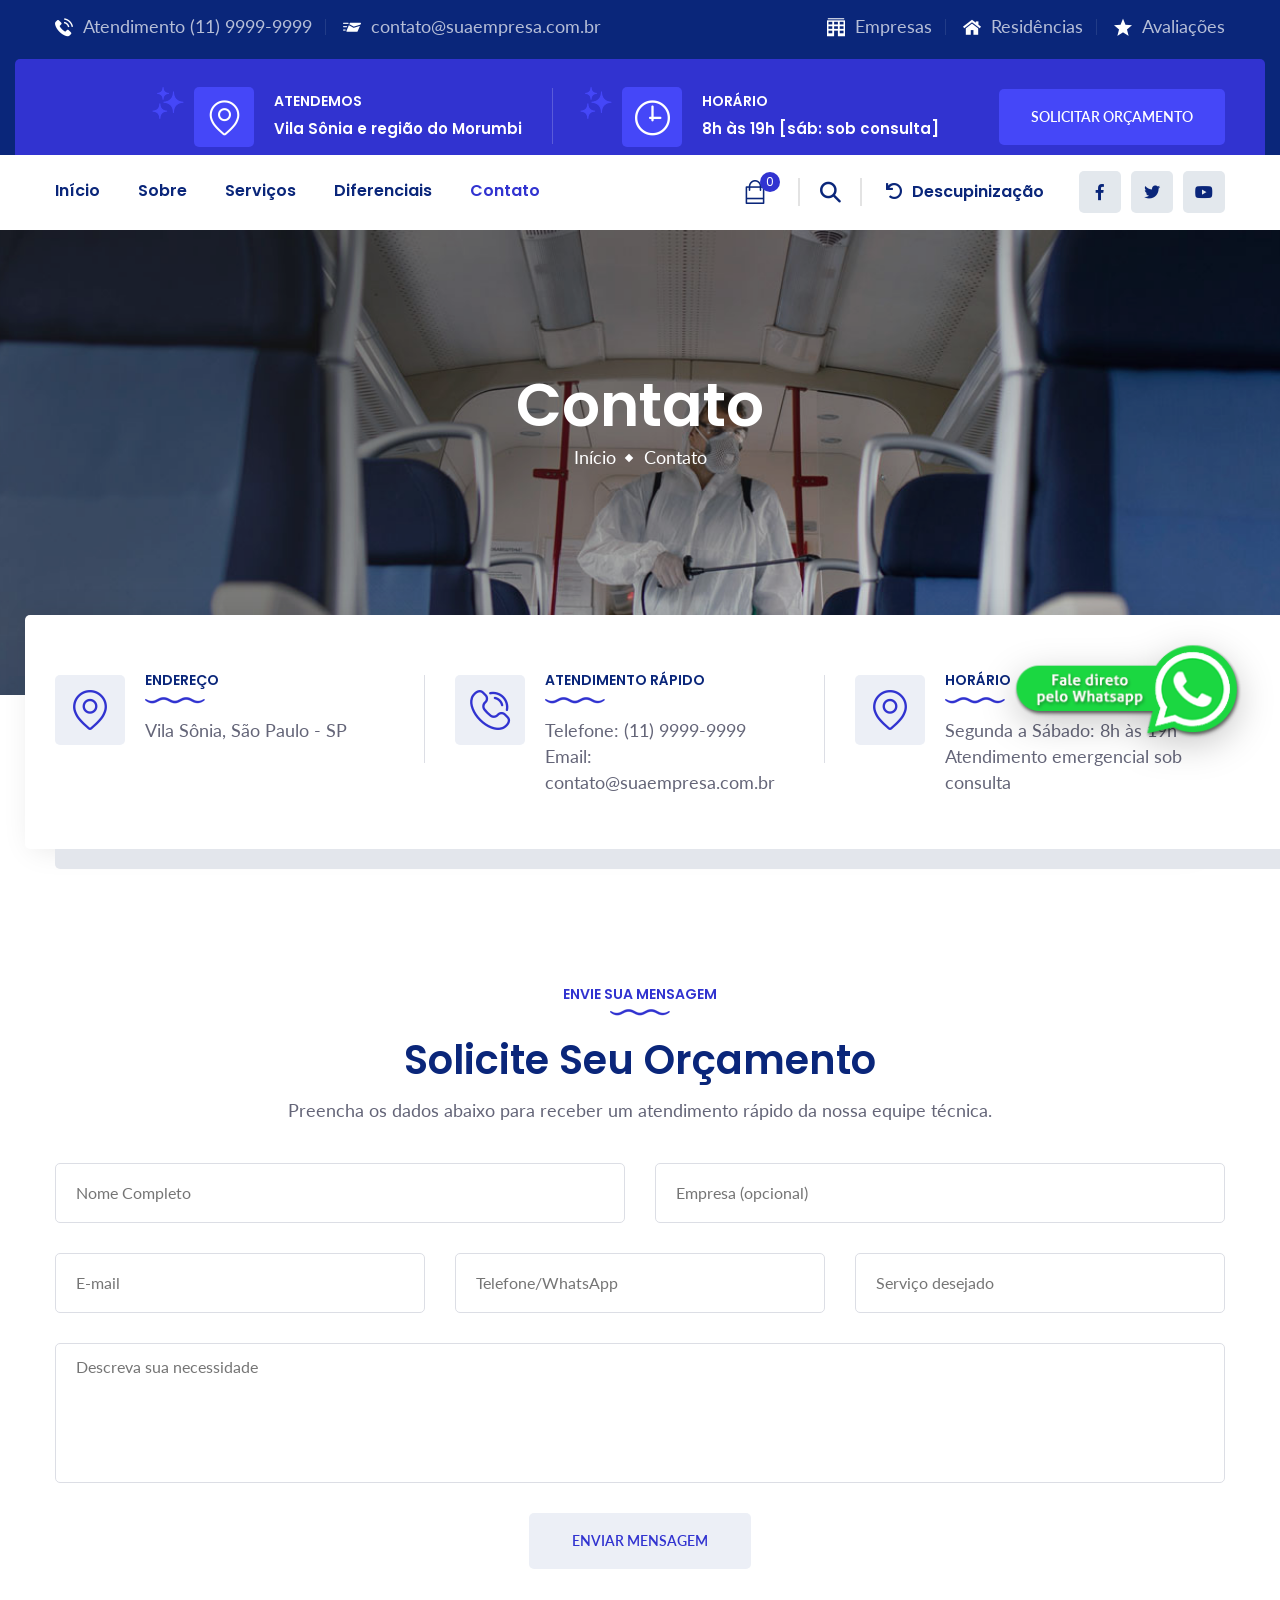
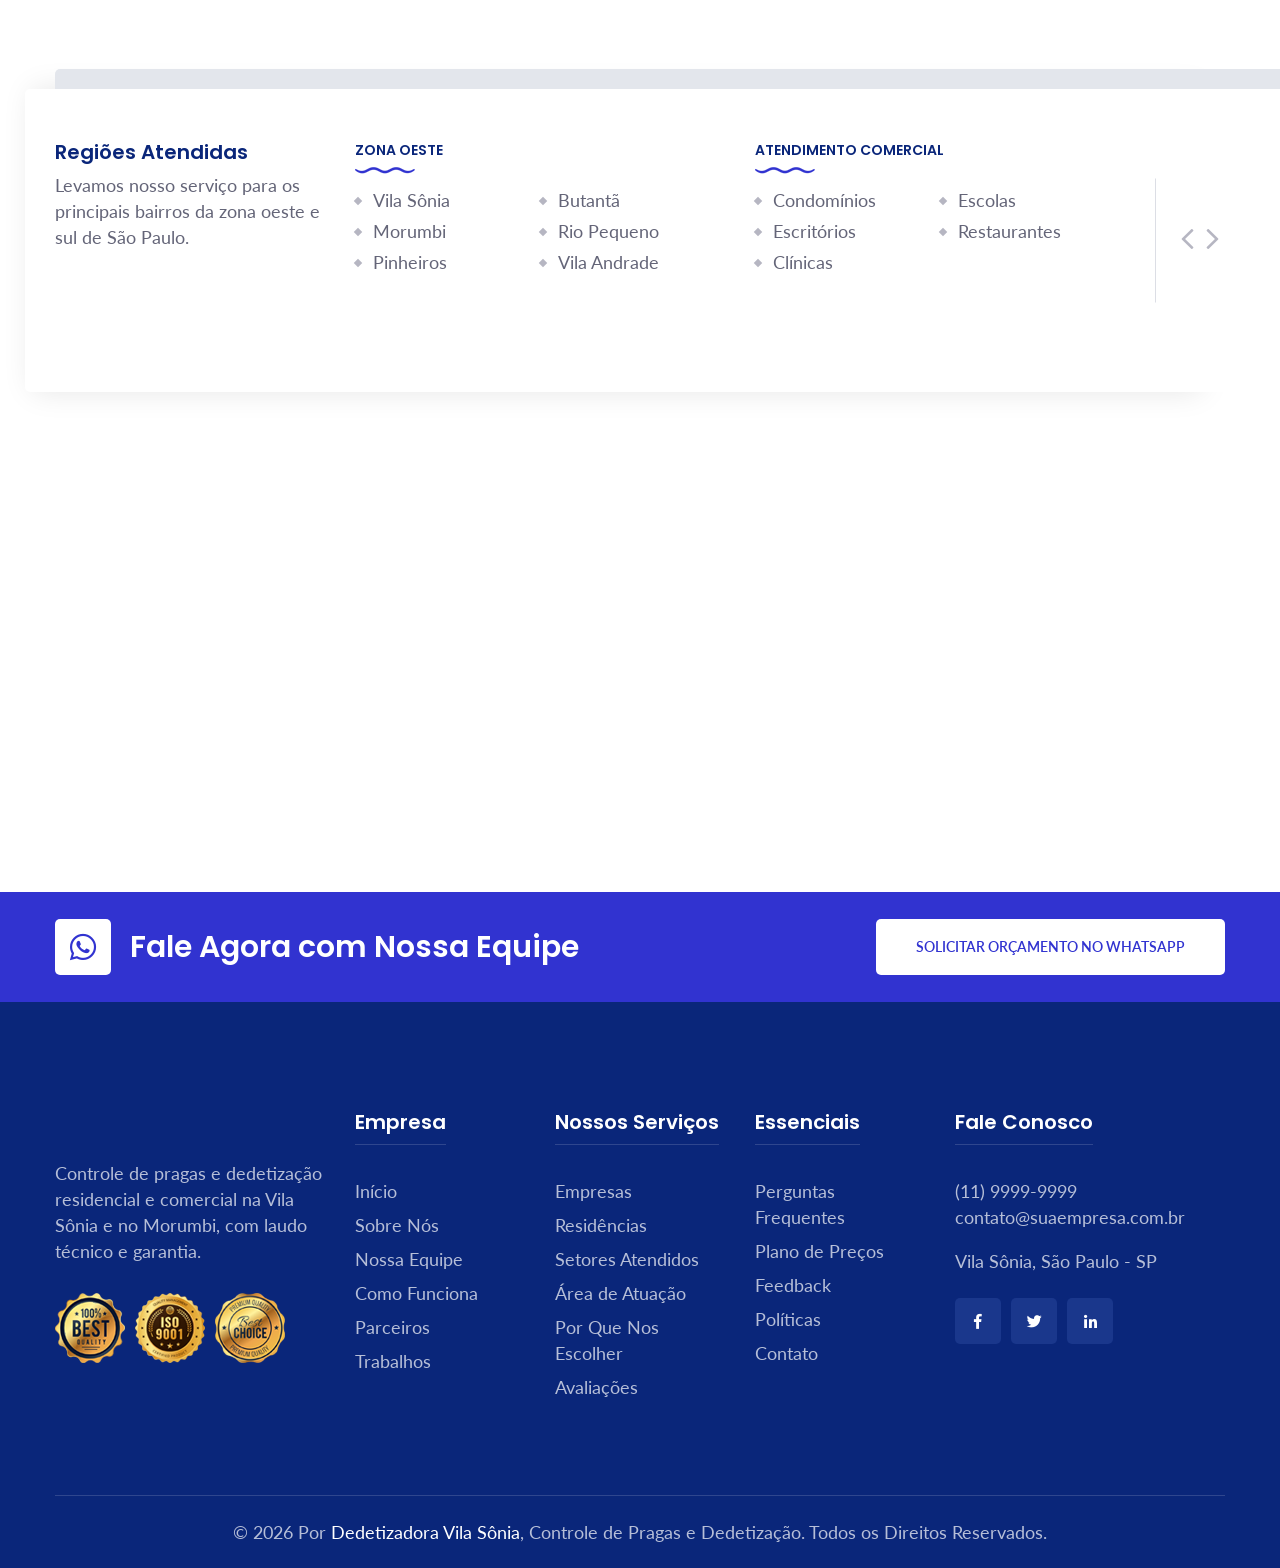
==== commit 3ad845ef: "Adiciona botao flutuante do WhatsApp" ====
--- a/contato.html
+++ b/contato.html
@@ -73,7 +73,7 @@
                         <div class="auto-container">
                             <div class="upper-inner clearfix">
                                 <div class="logo-box pull-left">
-                                    <figure class="logo"><a href="index-3.html"><img src="assets/images/logo.png" alt=""></a></figure>
+                                    <figure class="logo"><a href="index.html"><img src="assets/images/logo.png" alt=""></a></figure>
                                 </div>
                                 <div class="right-column pull-right">
                                     <ul class="info-list clearfix">
@@ -90,7 +90,7 @@
                                             <h5>8h às 19h [sáb: sob consulta]</h5>
                                         </li>
                                         <li class="btn-box">
-                                            <a href="index-3.html" class="theme-btn-four thm-btn">Solicitar Orçamento</a>
+                                            <a href="index.html" class="theme-btn-four thm-btn">Solicitar Orçamento</a>
                                         </li>
                                     </ul>
                                 </div>
@@ -126,7 +126,7 @@
                 <div class="auto-container">
                     <div class="upper-inner clearfix">
                         <div class="logo-box pull-left">
-                            <figure class="logo"><a href="index-3.html"><img src="" alt=""></a></figure>
+                            <figure class="logo"><a href="index.html"><img src="" alt=""></a></figure>
                         </div>
                         <div class="right-column pull-right">
                             <ul class="info-list clearfix">
@@ -143,7 +143,7 @@
                                     <h5>8h às 19h [sáb: sob consulta]</h5>
                                 </li>
                                 <li class="btn-box">
-                                    <a href="index-3.html" class="theme-btn-four thm-btn">Solicitar Orçamento</a>
+                                    <a href="index.html" class="theme-btn-four thm-btn">Solicitar Orçamento</a>
                                 </li>
                             </ul>
                         </div>
@@ -543,11 +543,11 @@
                                 <div class="widget-content">
                                     <ul class="links-list clearfix">
                                         <li><a href="index.html">Início</a></li>
-                                        <li><a href="index.html">Sobre Nós</a></li>
-                                        <li><a href="index.html">Nossa Equipe</a></li>
-                                        <li><a href="index.html">Como Funciona</a></li>
-                                        <li><a href="index.html">Parceiros</a></li>
-                                        <li><a href="index.html">Trabalhos</a></li>
+                                        <li><a href="quem-somos.html">Sobre Nós</a></li>
+                                        <li><a href="quem-somos.html">Nossa Equipe</a></li>
+                                        <li><a href="quem-somos.html">Como Funciona</a></li>
+                                        <li><a href="quem-somos.html">Parceiros</a></li>
+                                        <li><a href="quem-somos.html">Trabalhos</a></li>
                                     </ul>
                                 </div>
                             </div>
@@ -559,12 +559,12 @@
                                 </div>
                                 <div class="widget-content">
                                     <ul class="links-list clearfix">
-                                        <li><a href="index.html">Empresas</a></li>
-                                        <li><a href="index.html">Residências</a></li>
-                                        <li><a href="index.html">Setores Atendidos</a></li>
-                                        <li><a href="index.html">Área de Atuação</a></li>
-                                        <li><a href="index.html">Por Que Nos Escolher</a></li>
-                                        <li><a href="index.html">Avaliações</a></li>
+                                        <li><a href="servicos.html">Empresas</a></li>
+                                        <li><a href="servicos.html">Residências</a></li>
+                                        <li><a href="servicos.html">Setores Atendidos</a></li>
+                                        <li><a href="servicos.html">Área de Atuação</a></li>
+                                        <li><a href="servicos.html">Por Que Nos Escolher</a></li>
+                                        <li><a href="servicos.html">Avaliações</a></li>
                                     </ul>
                                 </div>
                             </div>
@@ -577,10 +577,10 @@
                                 <div class="widget-content">
                                     <ul class="links-list clearfix">
                                         <li><a href="index.html">Perguntas Frequentes</a></li>
-                                        <li><a href="index.html">Plano de Preços</a></li>
+                                        <li><a href="servicos.html">Plano de Preços</a></li>
                                         <li><a href="index.html">Feedback</a></li>
                                         <li><a href="index.html">Políticas</a></li>
-                                        <li><a href="index.html">Contato</a></li>
+                                        <li><a href="contato.html">Contato</a></li>
                                     </ul>
                                 </div>
                             </div>
@@ -614,6 +614,11 @@
         <!-- main-footer end -->
 
 
+        <a class="floating-whatsapp-button" href="https://wa.me/551199999999?text=Ol%C3%A1!%20Quero%20falar%20com%20a%20Dedetizadora%20Vila%20S%C3%B4nia." target="_blank" rel="noopener noreferrer" aria-label="Falar no WhatsApp">
+            <img src="assets/images/botao/botao-whatsapp.png" alt="Falar no WhatsApp">
+        </a>
+
+
         <!--Scroll to top-->
         <button class="scroll-top scroll-to-target" data-target="html">
             <span class="flaticon-up-arrow"></span>
--- a/assets/css/style.css
+++ b/assets/css/style.css
@@ -548,7 +548,7 @@
   right: 60px;
   font-size: 20px;
   border-radius: 5px;
-  z-index: 99;
+  z-index: 1002;
   color: #ffffff;
   text-align: center;
   cursor: pointer;
@@ -12375,6 +12375,37 @@
   opacity: 1;
 }
 
+.floating-whatsapp-button{
+  position: fixed;
+  right: 18px;
+  bottom: 72px;
+  width: 264px;
+  height: 264px;
+  z-index: 1001;
+  display: block;
+  filter: drop-shadow(0 10px 18px rgba(0,0,0,0.22));
+}
+
+.floating-whatsapp-button img{
+  display: block;
+  width: 100%;
+  height: 100%;
+  object-fit: contain;
+}
+
+.floating-whatsapp-button:hover{
+  transform: scale(1.04);
+}
+
+@media only screen and (max-width: 767px){
+  .floating-whatsapp-button{
+    right: 14px;
+    bottom: 72px;
+    width: 208px;
+    height: 208px;
+  }
+}
+
 
 /** checkout **/
 
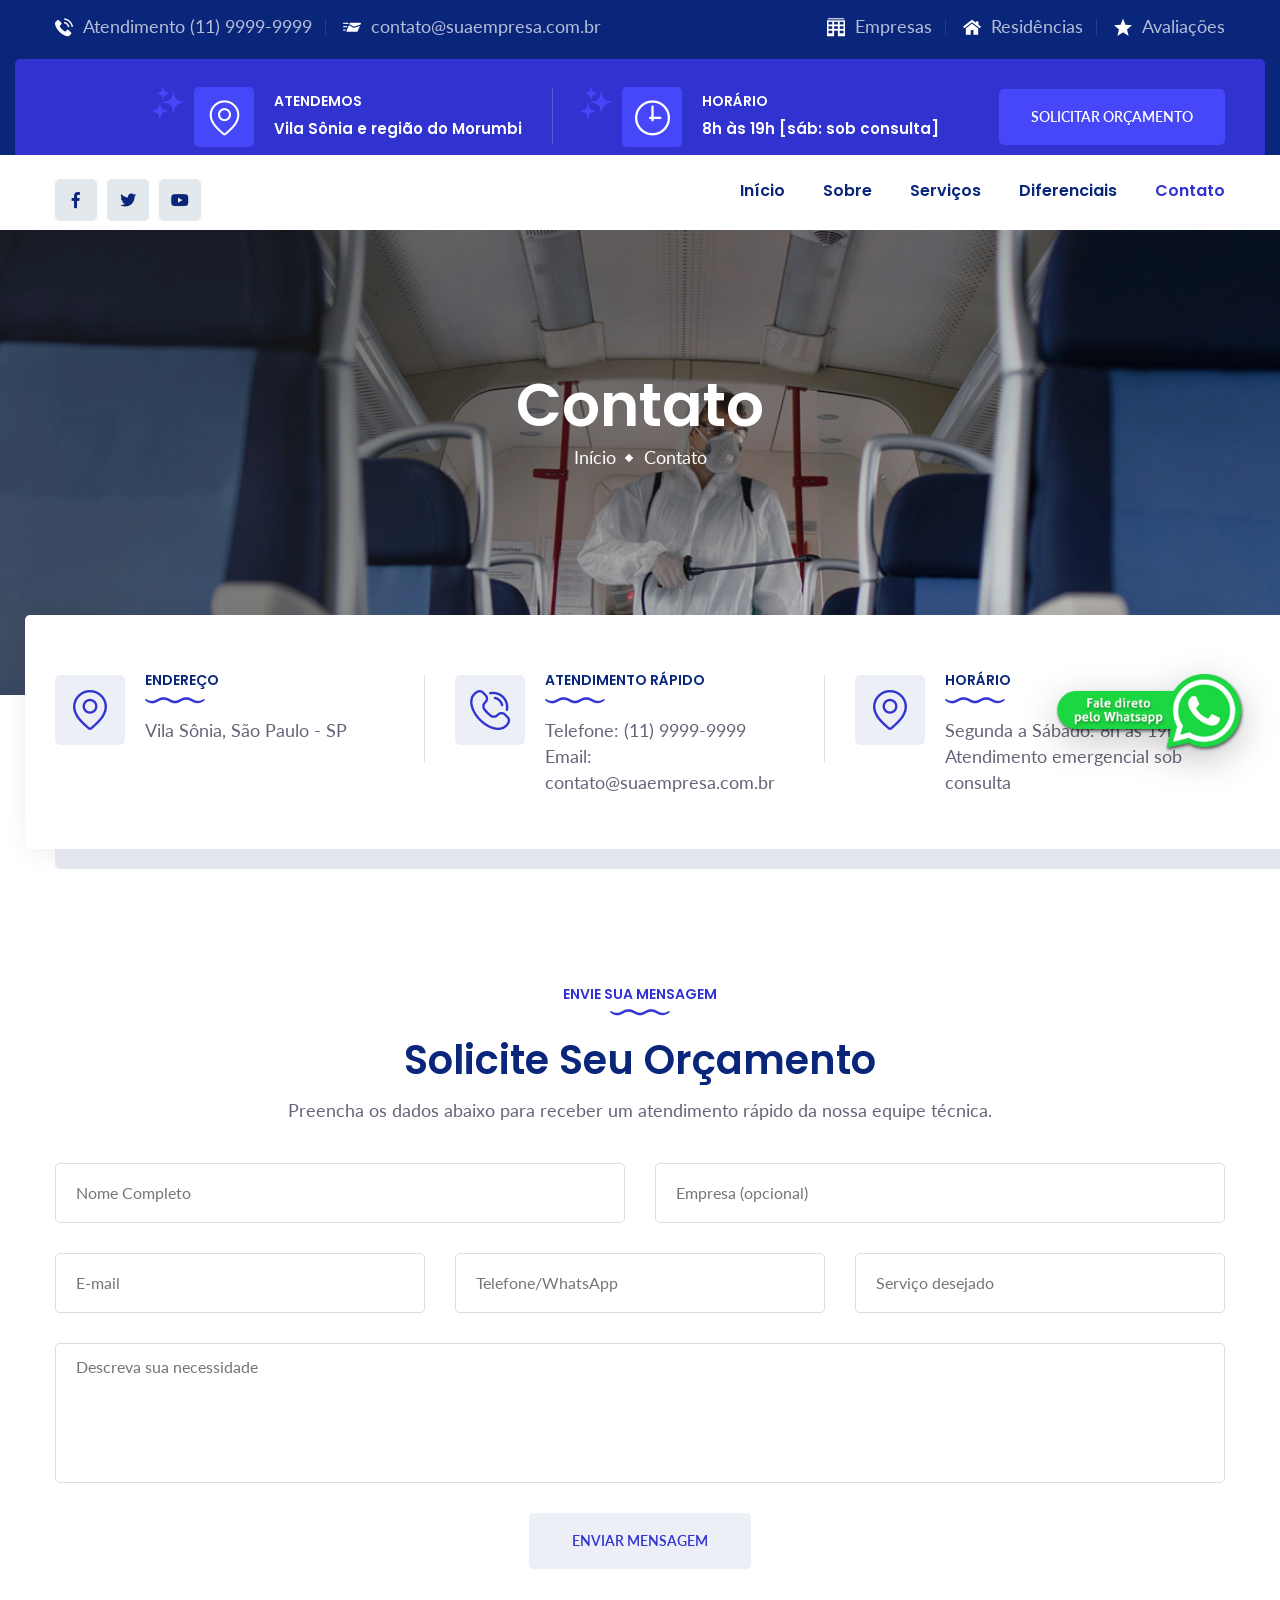
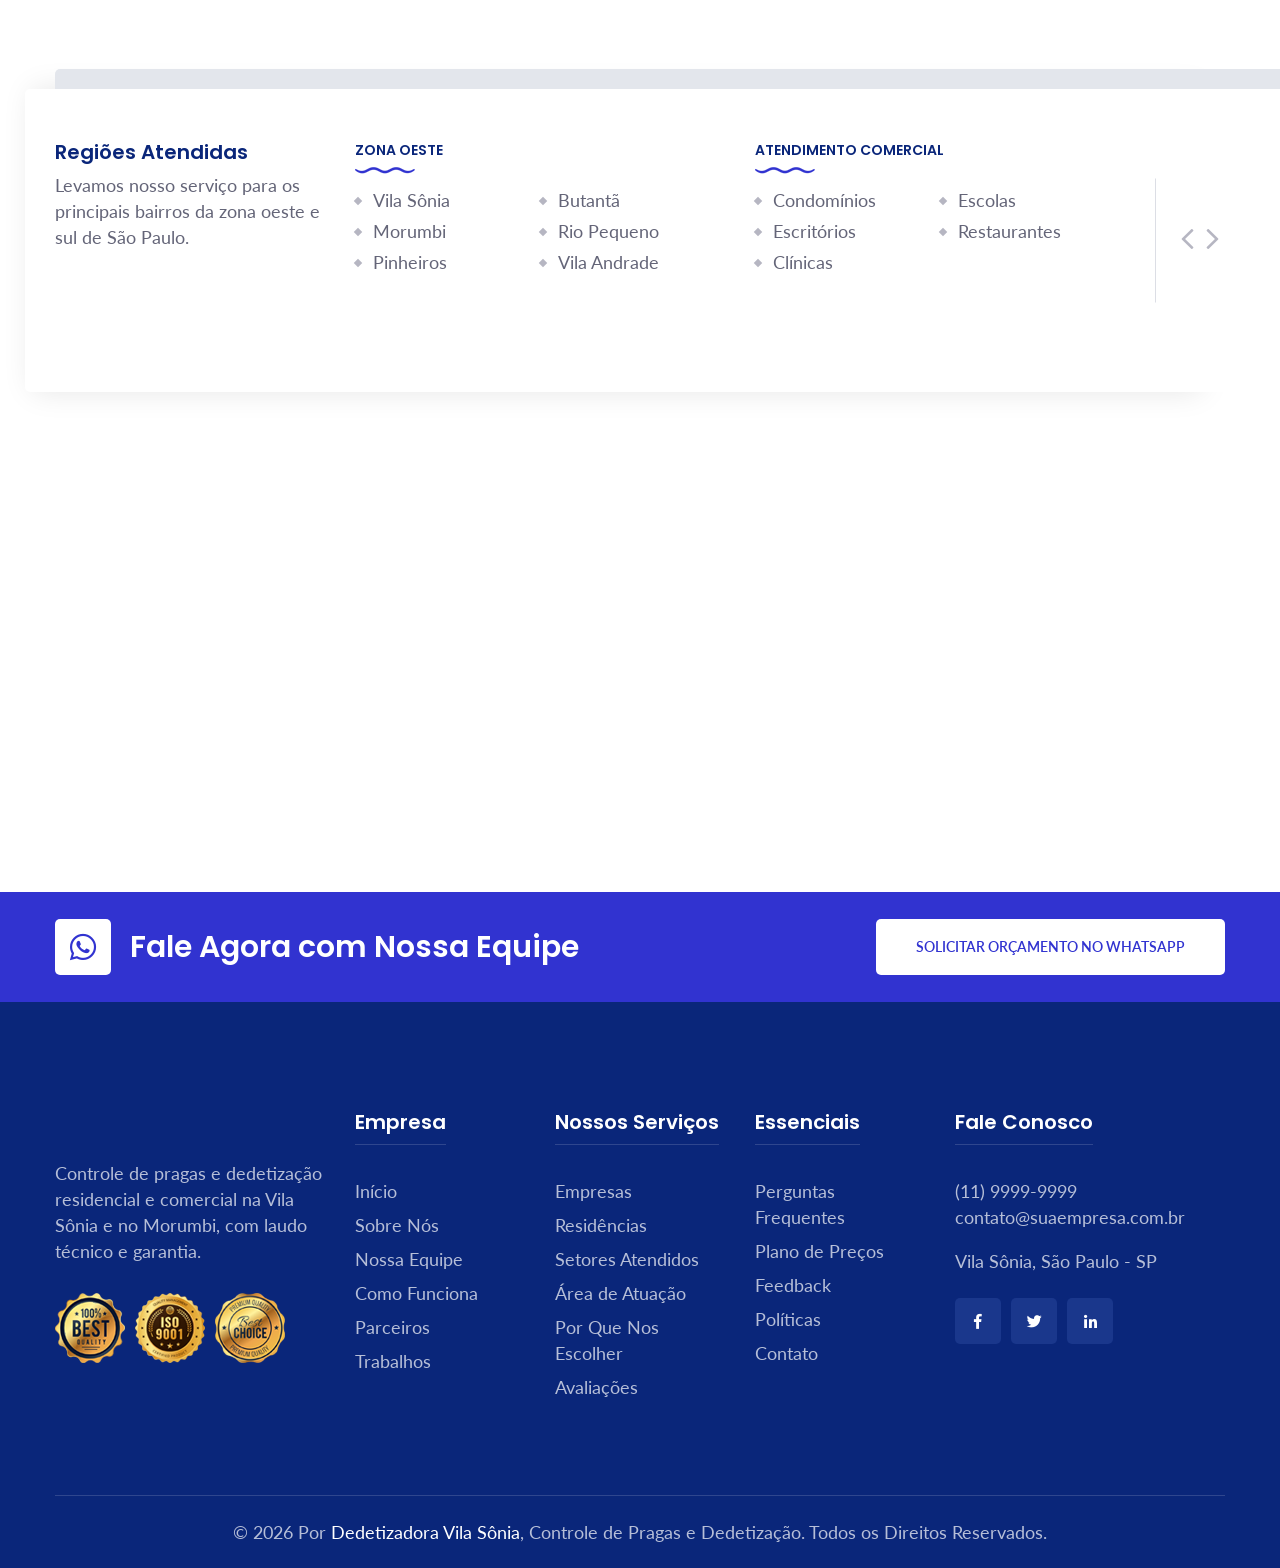
==== commit 81bf3b22: "Ajusta menu desktop e remove itens extras" ====
--- a/contato.html
+++ b/contato.html
@@ -175,23 +175,6 @@
                             </nav>
                         </div>
                         <div class="menu-right-content clearfix">
-                            <div class="cart-box"><a href="shop.html"><i class="flaticon-shopping-bag"></i><span>0</span></a></div>
-                            <div class="search-box-outer">
-                                <div class="dropdown">
-                                    <button class="search-box-btn" type="button" id="dropdownMenu3" data-toggle="dropdown" aria-haspopup="true" aria-expanded="false"><i class="flaticon-loupe"></i></button>
-                                    <div class="dropdown-menu search-panel" aria-labelledby="dropdownMenu3">
-                                        <div class="form-container">
-                                            <form method="post" action="blog.html">
-                                                <div class="form-group">
-                                                    <input type="search" name="search-field" value="" placeholder="Buscar...." required="">
-                                                    <button type="submit" class="search-btn"><span class="fas fa-search"></span></button>
-                                                </div>
-                                            </form>
-                                        </div>
-                                    </div>
-                                </div>
-                            </div>
-                            <div class="restore-option"><a href="index.html"><i class="fas fa-undo"></i>Descupinização</a></div>
                             <ul class="social-links clearfix">
                                 <li><a href="index.html"><i class="fab fa-facebook-f"></i></a></li>
                                 <li><a href="index.html"><i class="fab fa-twitter"></i></a></li>
@@ -212,23 +195,6 @@
                             </nav>
                         </div>
                         <div class="menu-right-content clearfix">
-                            <div class="cart-box"><a href="shop.html"><i class="flaticon-shopping-bag"></i><span>0</span></a></div>
-                            <div class="search-box-outer">
-                                <div class="dropdown">
-                                    <button class="search-box-btn" type="button" id="dropdownMenu4" data-toggle="dropdown" aria-haspopup="true" aria-expanded="false"><i class="flaticon-loupe"></i></button>
-                                    <div class="dropdown-menu search-panel" aria-labelledby="dropdownMenu4">
-                                        <div class="form-container">
-                                            <form method="post" action="blog.html">
-                                                <div class="form-group">
-                                                    <input type="search" name="search-field" value="" placeholder="Buscar...." required="">
-                                                    <button type="submit" class="search-btn"><span class="fas fa-search"></span></button>
-                                                </div>
-                                            </form>
-                                        </div>
-                                    </div>
-                                </div>
-                            </div>
-                            <div class="restore-option"><a href="index.html"><i class="fas fa-undo"></i>Descupinização</a></div>
                             <ul class="social-links clearfix">
                                 <li><a href="index.html"><i class="fab fa-facebook-f"></i></a></li>
                                 <li><a href="index.html"><i class="fab fa-twitter"></i></a></li>
--- a/assets/css/style.css
+++ b/assets/css/style.css
@@ -12378,9 +12378,9 @@
 .floating-whatsapp-button{
   position: fixed;
   right: 18px;
-  bottom: 72px;
-  width: 264px;
-  height: 264px;
+  bottom: 128px;
+  width: 220px;
+  height: auto;
   z-index: 1001;
   display: block;
   filter: drop-shadow(0 10px 18px rgba(0,0,0,0.22));
@@ -12389,7 +12389,7 @@
 .floating-whatsapp-button img{
   display: block;
   width: 100%;
-  height: 100%;
+  height: auto;
   object-fit: contain;
 }
 
@@ -12400,9 +12400,9 @@
 @media only screen and (max-width: 767px){
   .floating-whatsapp-button{
     right: 14px;
-    bottom: 72px;
-    width: 208px;
-    height: 208px;
+    bottom: 112px;
+    width: 160px;
+    height: auto;
   }
 }
 
@@ -12949,6 +12949,33 @@
 
 }
 
+@media only screen and (min-width: 992px){
+  .main-header.style-five .header-lower .outer-box,
+  .main-header.style-five .sticky-header .outer-box{
+    display: flex;
+    align-items: center;
+  }
+
+  .main-header.style-five .header-lower .menu-area,
+  .main-header.style-five .sticky-header .menu-area{
+    float: none;
+    order: 2;
+    margin-left: auto;
+  }
+
+  .main-header.style-five .header-lower .menu-right-content,
+  .main-header.style-five .sticky-header .menu-right-content{
+    float: none;
+    order: 1;
+    margin-right: 25px;
+  }
+
+  .main-header.style-five .menu-right-content .cart-box,
+  .main-header.style-five .menu-right-content .search-box-outer,
+  .main-header.style-five .menu-right-content .restore-option{
+    display: none;
+  }
+}
 .main-header.style-five .menu-right-content .restore-option a i{
   margin-right: 10px;
 }
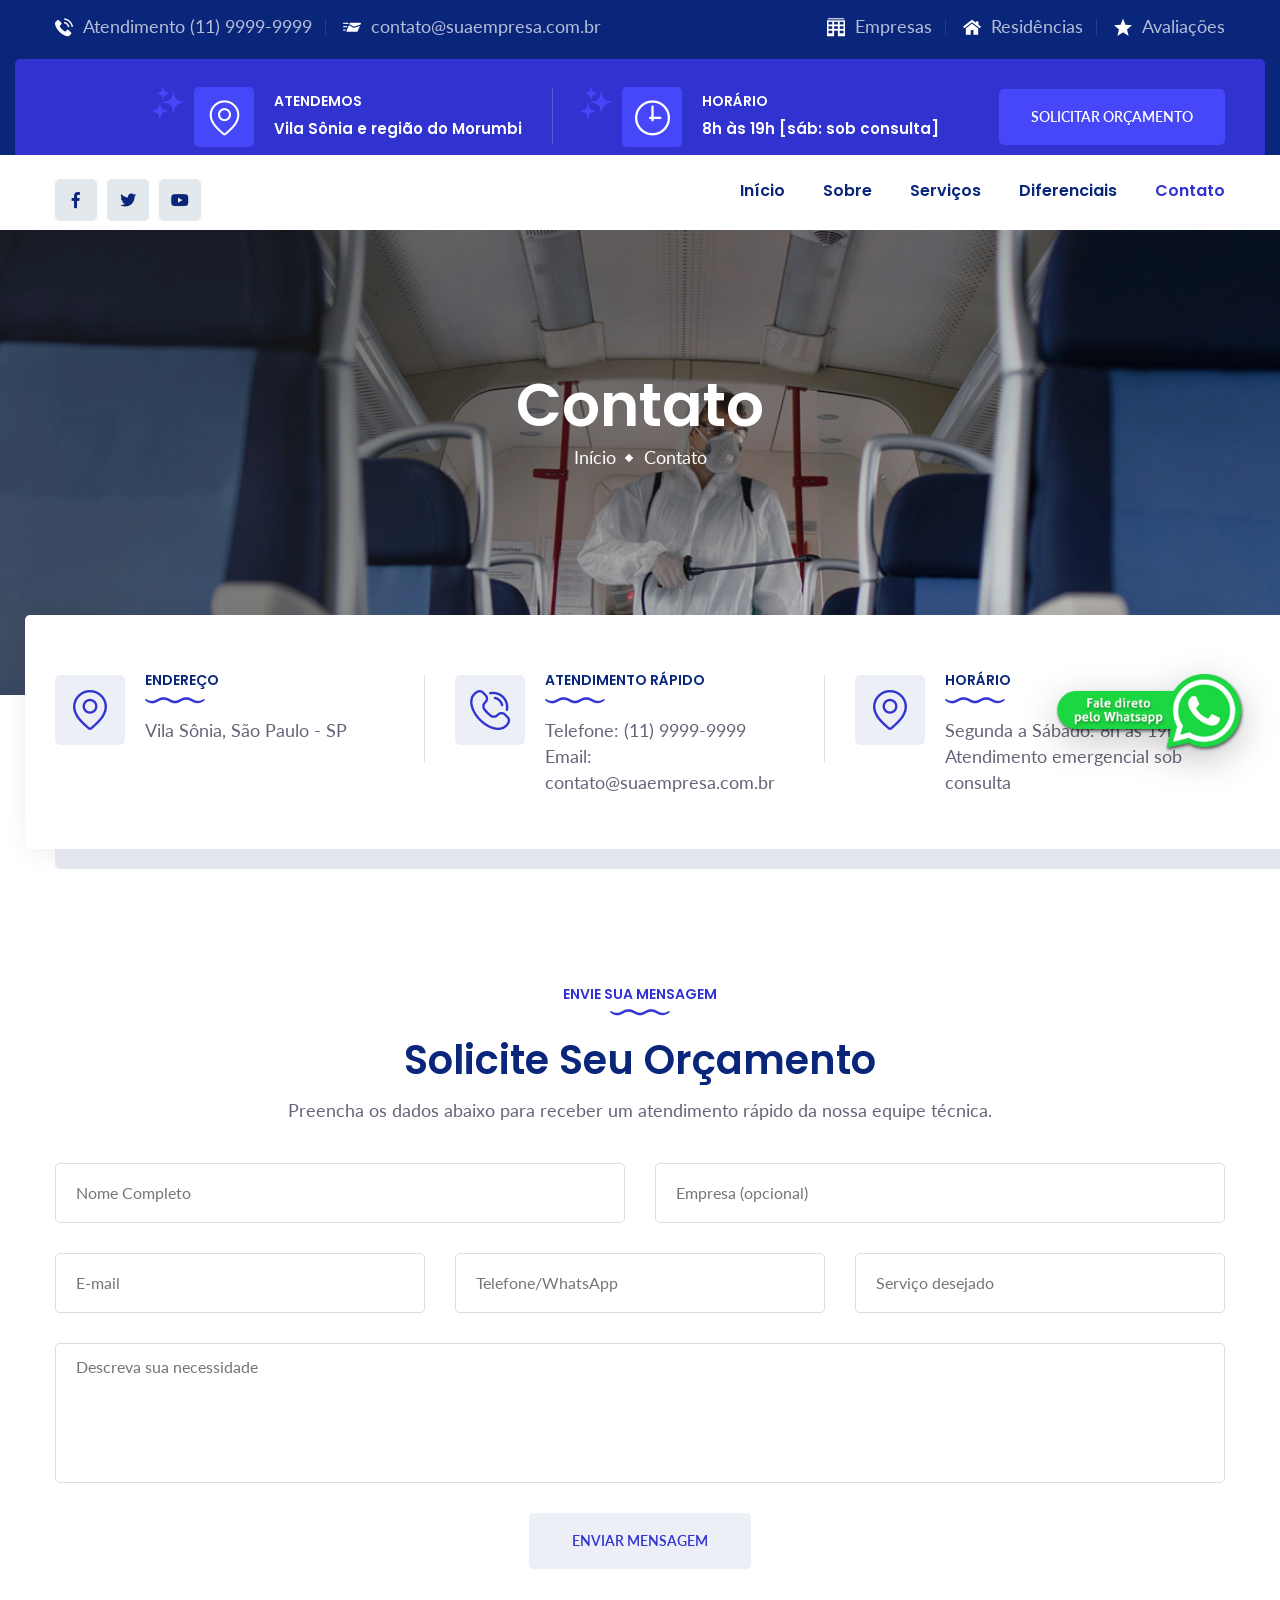
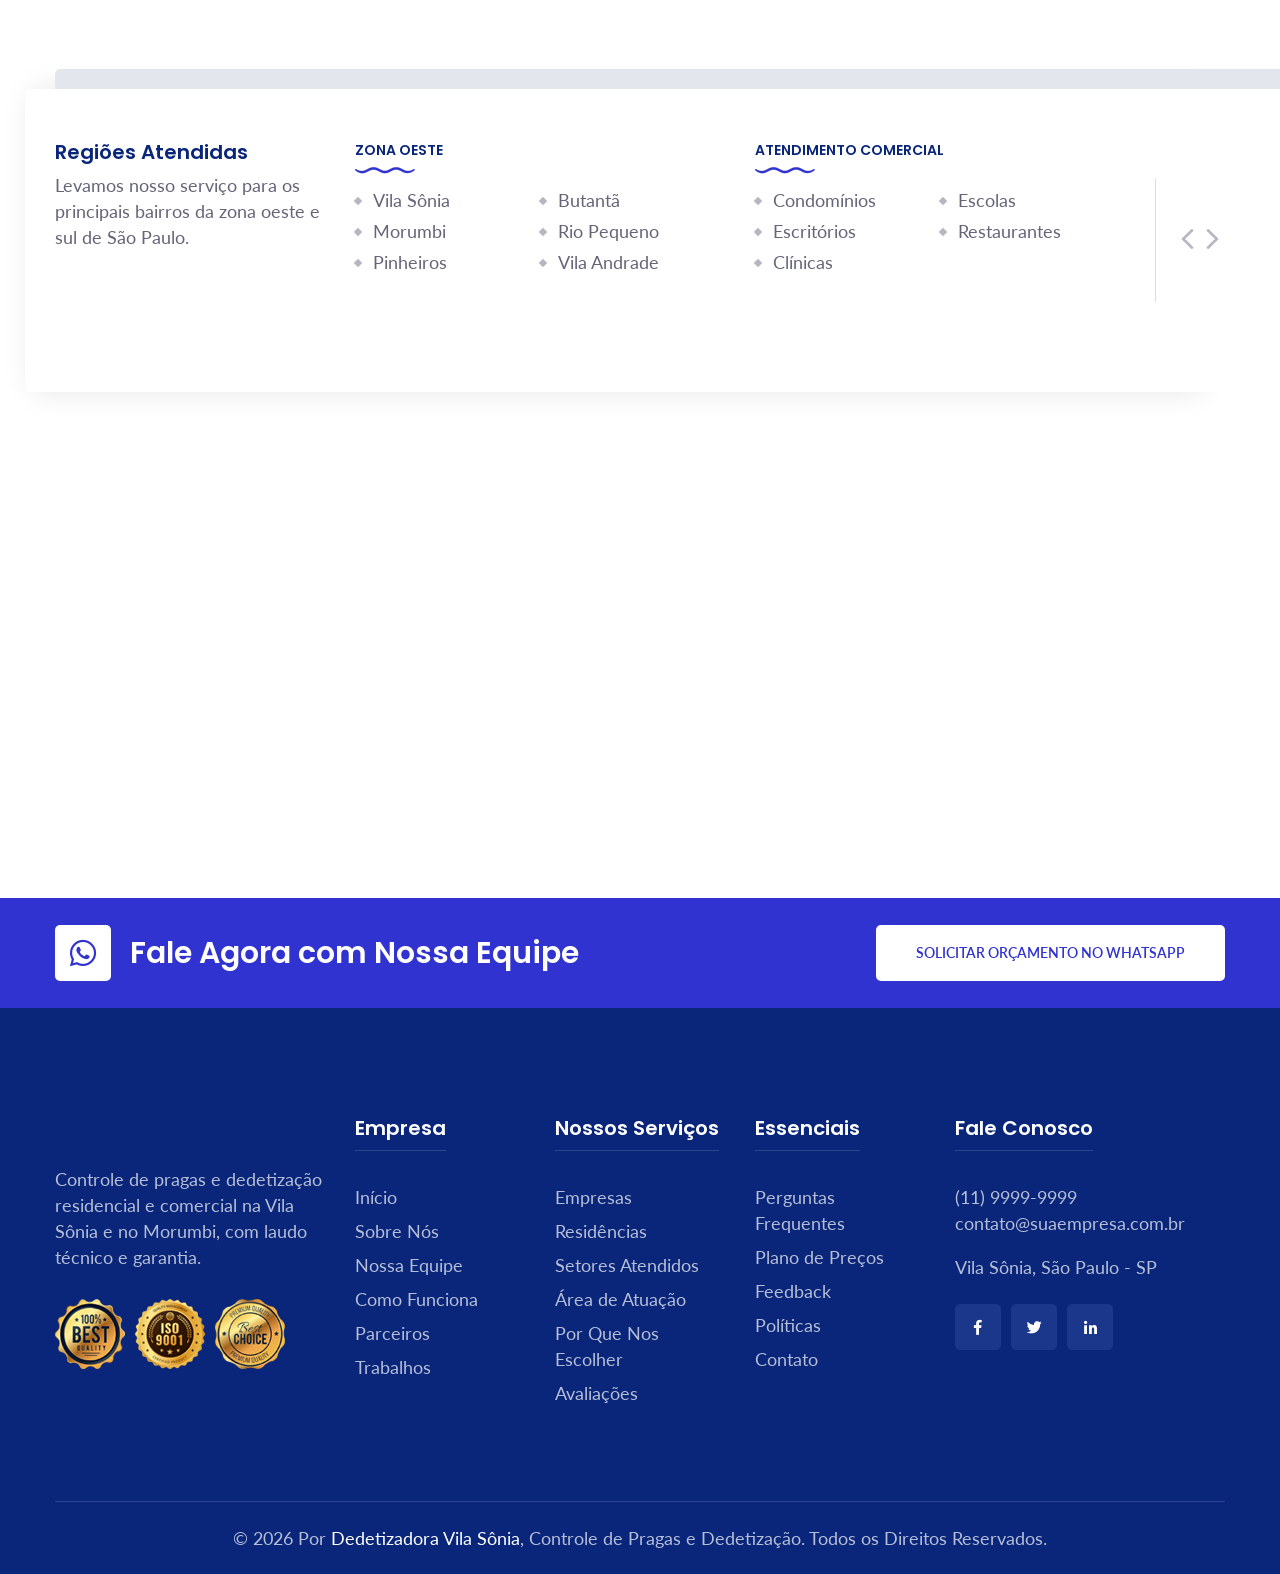
==== commit 1e9d918e: "Atualiza mapa de contato para Vila Sonia" ====
--- a/contato.html
+++ b/contato.html
@@ -443,19 +443,16 @@
         <!-- google-map-section -->
         <section class="google-map-section">
             <div class="map-inner">
-                <div 
-                    class="google-map" 
-                    id="contact-google-map" 
-                    data-map-lat="40.712776" 
-                    data-map-lng="-74.005974" 
-                    data-icon-path="assets/images/icons/map-marker.png"  
-                    data-map-title="Brooklyn, New York, United Kingdom" 
-                    data-map-zoom="12" 
-                    data-markers='{
-                        "marker-1": [40.712776, -74.005974, "<h4>Branch Office</h4><p>77/99 New York</p>","assets/images/icons/map-marker.png"]
-                    }'>
-
-                </div>
+                <iframe
+                    src="https://www.google.com/maps/embed?pb=!1m18!1m12!1m3!1d7312.456122411596!2d-46.73733185422421!3d-23.596152483285103!2m3!1f0!2f0!3f0!3m2!1i1024!2i768!4f13.1!3m3!1m2!1s0x94ce5693f53affc5%3A0xb24cb062e7f0e7b6!2sVila%20Sonia%2C%20S%C3%A3o%20Paulo%20-%20SP!5e0!3m2!1spt-BR!2sbr!4v1783559995331!5m2!1spt-BR!2sbr"
+                    width="600"
+                    height="450"
+                    style="border:0; width: 100%; height: 665px;"
+                    allowfullscreen=""
+                    loading="lazy"
+                    referrerpolicy="strict-origin-when-cross-origin"
+                    title="Mapa da Vila Sônia">
+                </iframe>
             </div>
         </section>
         <!-- google-map-section end -->
@@ -605,11 +602,6 @@
     <script src="assets/js/scrollbar.js"></script>
     <script src="assets/js/jquery.nice-select.min.js"></script>
 
-    <!-- map script -->
-    <script src="https://maps.googleapis.com/maps/api/js?key=AIzaSyA-CE0deH3Jhj6GN4YvdCFZS7DpbXexzGU"></script>
-    <script src="assets/js/gmaps.js"></script>
-    <script src="assets/js/map-helper.js"></script>
-
     <!-- main-js -->
     <script src="assets/js/script.js"></script>
 
